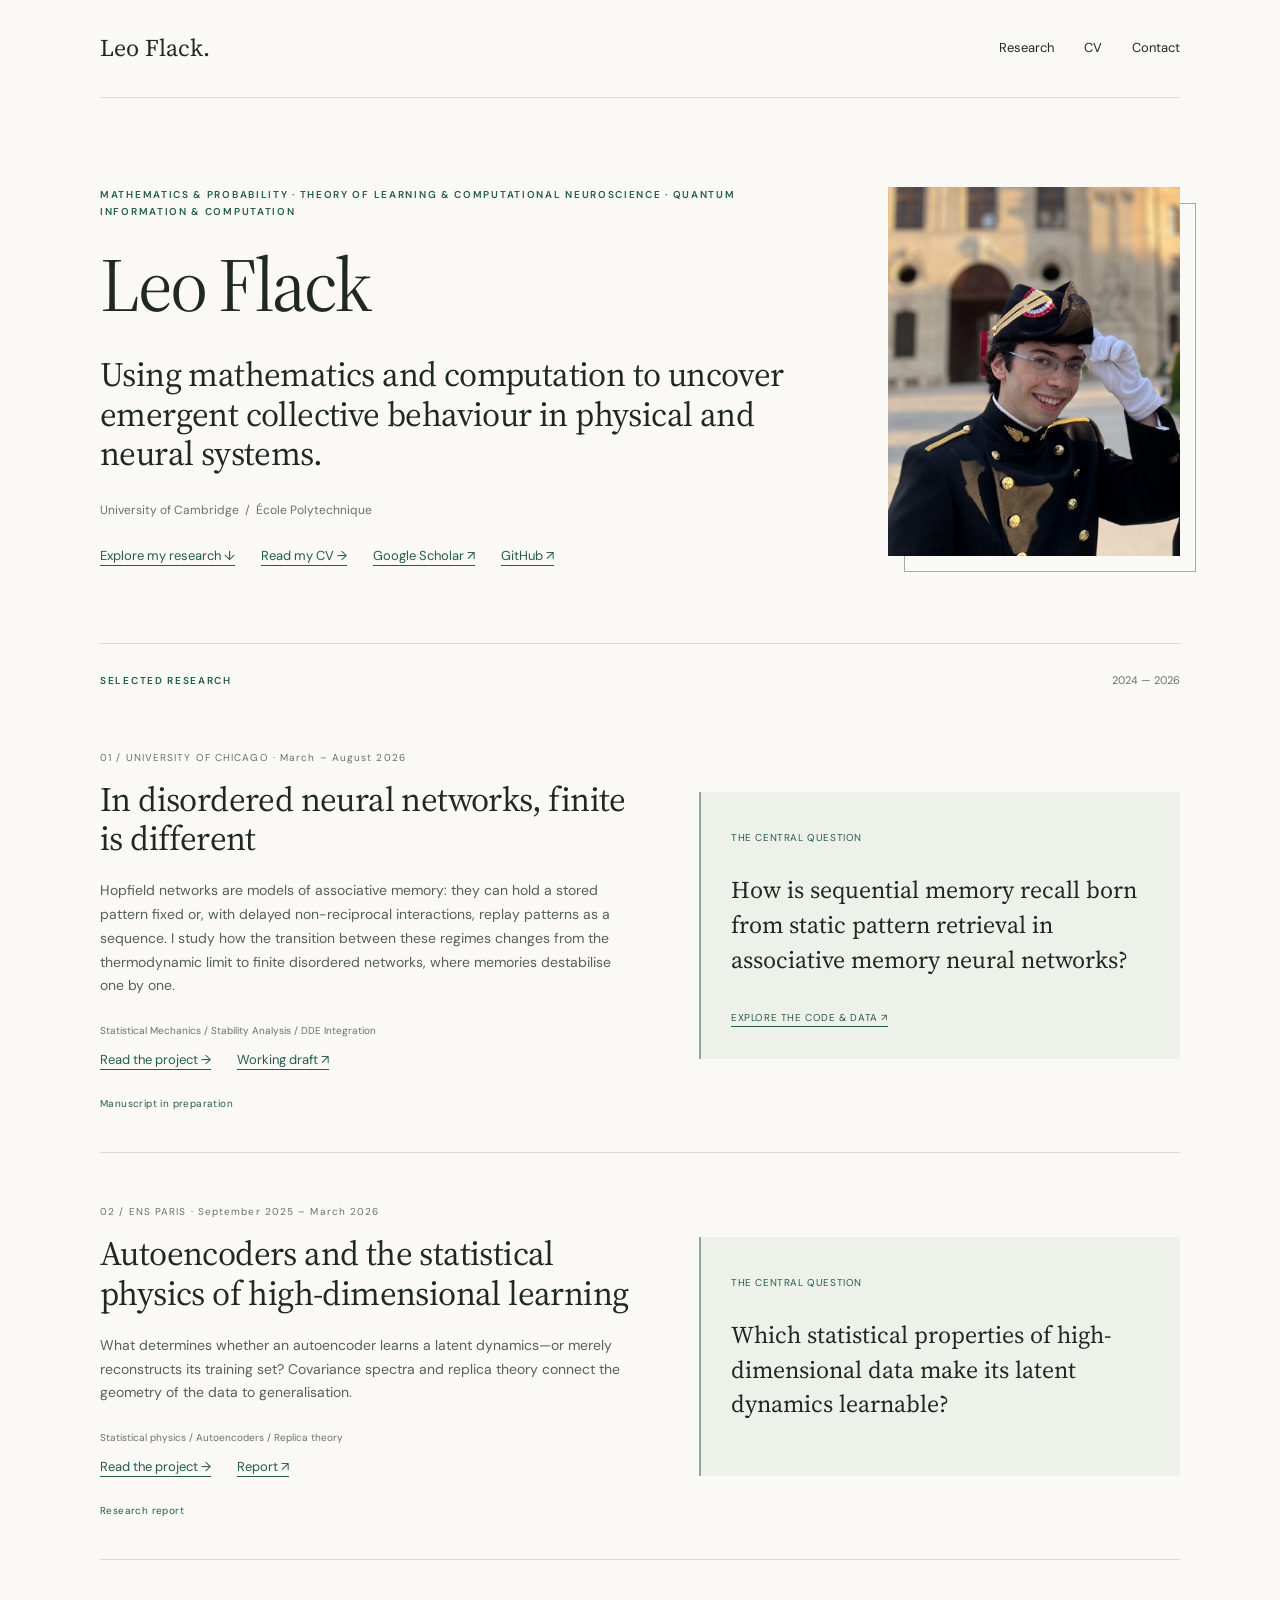
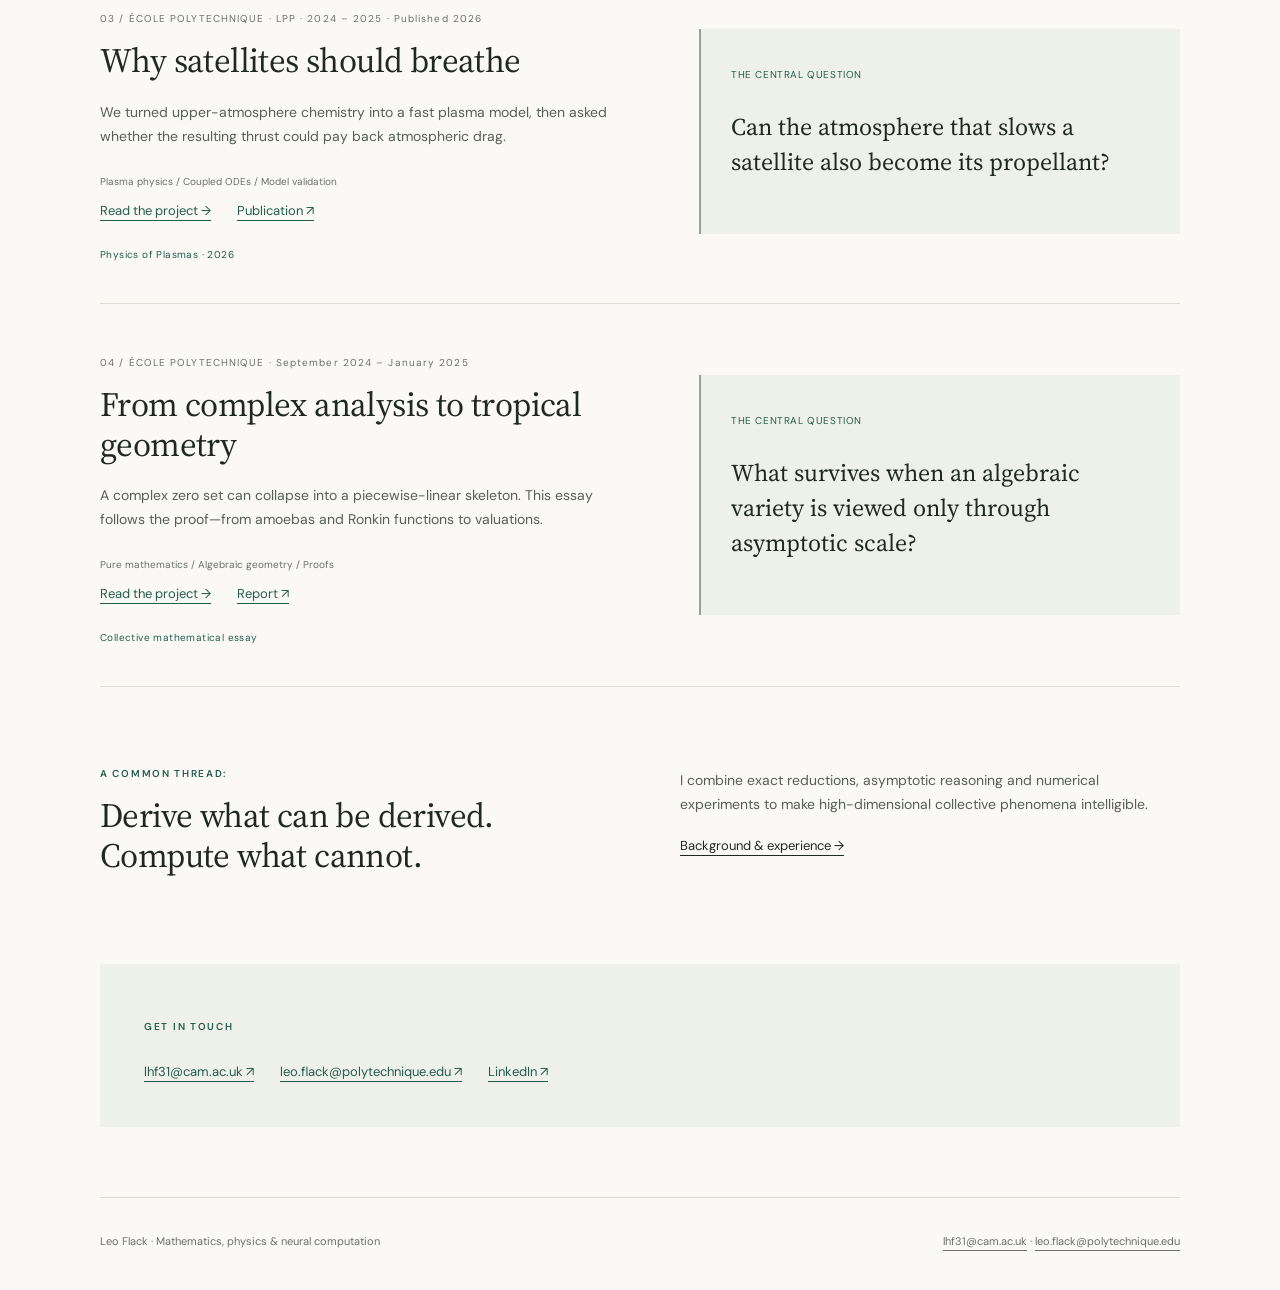
==== index.html @ 4c9a955b "Add portrait and refresh CV presentation" ====
<!DOCTYPE html><html lang="en"><head><meta charSet="utf-8"/><meta name="viewport" content="width=device-width, initial-scale=1"/><link rel="preload" href="/leo-flack-portrait.jpg" as="image"/><link rel="stylesheet" href="/_next/static/css/index.D4fE2olu.css" data-rsc-css-href="/_next/static/css/index.D4fE2olu.css" data-precedence="vite-rsc/importer-resources"/><link rel="modulepreload" fetchPriority="low" href="/_next/static/chunks/index-3frCVBQ2.js"/><script src="/_next/static/chunks/rolldown-runtime-C60lm6uB.js" type="module" async=""></script><script src="/_next/static/chunks/framework-BgSIrAUN.js" type="module" async=""></script><link rel="modulepreload" href="/_next/static/chunks/layout-segment-context-zMtsox0s.js" crossorigin=""/><title>Leo Flack | Mathematics, physics &amp; neural computation</title><meta name="description" content="Mathematics and probability, theory of learning and computational neuroscience, quantum information and computation."/><link rel="shortcut icon" href="/favicon.svg"/><link rel="icon" href="/favicon.svg"/><script>Object.assign(((self[Symbol.for("vinext.navigationRuntime")]??={bootstrap:{routeManifest:null},functions:{}}).bootstrap.rsc??={rsc:[]}),{params:{},nav:{"pathname":"/","searchParams":[]}})</script><link rel="modulepreload" href="/_next/static/chunks/index-3frCVBQ2.js" />
</head><body><a class="skip" href="#main">Skip to content</a><header><a class="wordmark" href="/">Leo Flack.</a><nav aria-label="Main navigation"><a href="/#research">Research</a><a href="/cv.html">CV</a><a href="/#contact">Contact</a></nav></header><main id="main"><section class="intro"><div class="intro-copy"><p class="eyebrow">MATHEMATICS &amp; PROBABILITY · THEORY OF LEARNING &amp; COMPUTATIONAL NEUROSCIENCE · QUANTUM INFORMATION &amp; COMPUTATION</p><h1>Leo Flack</h1><p class="lead">Using mathematics and computation to uncover emergent collective behaviour in physical and neural systems.</p><p class="affiliation">University of Cambridge  /  École Polytechnique</p><div class="links"><a href="#research">Explore my research ↓</a><a href="/cv.html">Read my CV →</a><a href="https://scholar.google.com/citations?user=XdcAmPsAAAAJ&amp;hl=fr&amp;oi=ao">Google Scholar ↗</a><a href="https://github.com/leoF333">GitHub ↗</a></div></div><figure class="portrait"><img src="/leo-flack-portrait.jpg" alt="Leo Flack" width="390" height="493"/></figure></section><section id="research" aria-labelledby="research-title"><div class="section-heading"><h2 id="research-title" class="eyebrow">SELECTED RESEARCH</h2><span>2024 — 2026</span></div><article class="project"><div><p class="project-meta">01<!-- --> / <!-- -->UNIVERSITY OF CHICAGO<!-- --> · <!-- -->March – August 2026</p><h2><a class="project-title" href="/research/hopfield.html">In disordered neural networks, finite is different</a></h2><p>Hopfield networks are models of associative memory: they can hold a stored pattern fixed or, with delayed non-reciprocal interactions, replay patterns as a sequence. I study how the transition between these regimes changes from the thermodynamic limit to finite disordered networks, where memories destabilise one by one.</p><p class="tags">Statistical Mechanics / Stability Analysis / DDE Integration</p><div class="links"><a href="/research/hopfield.html">Read the project →</a><a href="/documents/hopfield-draft.pdf">Working draft<!-- --> ↗</a></div><p class="status-label">Manuscript in preparation</p></div><div class="research-note"><span class="note-label">THE CENTRAL QUESTION</span><p>How is sequential memory recall born from static pattern retrieval in associative memory neural networks?</p><a class="note-foot" href="https://github.com/leoF333/hopfield-dynamics">EXPLORE THE CODE &amp; DATA ↗</a></div></article><article class="project"><div><p class="project-meta">02<!-- --> / <!-- -->ENS PARIS<!-- --> · <!-- -->September 2025 – March 2026</p><h2><a class="project-title" href="/research/learning.html">Autoencoders and the statistical physics of high-dimensional learning</a></h2><p>What determines whether an autoencoder learns a latent dynamics—or merely reconstructs its training set? Covariance spectra and replica theory connect the geometry of the data to generalisation.</p><p class="tags">Statistical physics / Autoencoders / Replica theory</p><div class="links"><a href="/research/learning.html">Read the project →</a><a href="/documents/autoencoder-report.pdf">Report<!-- --> ↗</a></div><p class="status-label">Research report</p></div><div class="research-note"><span class="note-label">THE CENTRAL QUESTION</span><p>Which statistical properties of high-dimensional data make its latent dynamics learnable?</p></div></article><article class="project"><div><p class="project-meta">03<!-- --> / <!-- -->ÉCOLE POLYTECHNIQUE · LPP<!-- --> · <!-- -->2024 – 2025 · Published 2026</p><h2><a class="project-title" href="/research/plasma.html">Why satellites should breathe</a></h2><p>We turned upper-atmosphere chemistry into a fast plasma model, then asked whether the resulting thrust could pay back atmospheric drag.</p><p class="tags">Plasma physics / Coupled ODEs / Model validation</p><div class="links"><a href="/research/plasma.html">Read the project →</a><a href="https://doi.org/10.1063/5.0327675">Publication<!-- --> ↗</a></div><p class="status-label">Physics of Plasmas · 2026</p></div><div class="research-note"><span class="note-label">THE CENTRAL QUESTION</span><p>Can the atmosphere that slows a satellite also become its propellant?</p></div></article><article class="project"><div><p class="project-meta">04<!-- --> / <!-- -->ÉCOLE POLYTECHNIQUE<!-- --> · <!-- -->September 2024 – January 2025</p><h2><a class="project-title" href="/research/tropical.html">From complex analysis to tropical geometry</a></h2><p>A complex zero set can collapse into a piecewise-linear skeleton. This essay follows the proof—from amoebas and Ronkin functions to valuations.</p><p class="tags">Pure mathematics / Algebraic geometry / Proofs</p><div class="links"><a href="/research/tropical.html">Read the project →</a><a href="/documents/tropical-geometry.pdf">Report<!-- --> ↗</a></div><p class="status-label">Collective mathematical essay</p></div><div class="research-note"><span class="note-label">THE CENTRAL QUESTION</span><p>What survives when an algebraic variety is viewed only through asymptotic scale?</p></div></article></section><section class="about"><div><p class="eyebrow">A COMMON THREAD:</p><h2>Derive what can be derived.<br/>Compute what cannot.</h2></div><div><p>I combine exact reductions, asymptotic reasoning and numerical experiments to make high-dimensional collective phenomena intelligible.</p><a href="/cv.html">Background &amp; experience →</a></div></section><section id="contact" class="contact"><p class="eyebrow">GET IN TOUCH</p><div class="links"><a href="mailto:lhf31@cam.ac.uk">lhf31@cam.ac.uk ↗</a><a href="mailto:leo.flack@polytechnique.edu">leo.flack@polytechnique.edu ↗</a><a href="https://www.linkedin.com/in/leoflack/">LinkedIn ↗</a></div></section></main><footer><span>Leo Flack · Mathematics, physics &amp; neural computation</span><span><a href="mailto:lhf31@cam.ac.uk">lhf31@cam.ac.uk</a> · <a href="mailto:leo.flack@polytechnique.edu">leo.flack@polytechnique.edu</a></span></footer><script type="module" src="/_next/static/chunks/index-3frCVBQ2.js" id="_R_" async=""></script><script>((self[Symbol.for("vinext.navigationRuntime")]??={bootstrap:{routeManifest:null},functions:{}}).bootstrap.rsc??={rsc:[]}).rsc.push("2:I[\"8c0f216c4604\",[],\"Children\",1]\n")</script><script>((self[Symbol.for("vinext.navigationRuntime")]??={bootstrap:{routeManifest:null},functions:{}}).bootstrap.rsc??={rsc:[]}).rsc.push("3:I[\"593f344dc510\",[],\"GlobalErrorBoundary\",1]\n")</script><script>((self[Symbol.for("vinext.navigationRuntime")]??={bootstrap:{routeManifest:null},functions:{}}).bootstrap.rsc??={rsc:[]}).rsc.push("4:I[\"0b874ad30386\",[],\"default\",1]\n")</script><script>((self[Symbol.for("vinext.navigationRuntime")]??={bootstrap:{routeManifest:null},functions:{}}).bootstrap.rsc??={rsc:[]}).rsc.push("5:I[\"593f344dc510\",[],\"ErrorBoundary\",1]\n")</script><script>((self[Symbol.for("vinext.navigationRuntime")]??={bootstrap:{routeManifest:null},functions:{}}).bootstrap.rsc??={rsc:[]}).rsc.push("6:I[\"15c18cfaeeff\",[],\"LayoutSegmentProvider\",1]\n")</script><script>((self[Symbol.for("vinext.navigationRuntime")]??={bootstrap:{routeManifest:null},functions:{}}).bootstrap.rsc??={rsc:[]}).rsc.push("7:I[\"8c0f216c4604\",[],\"Slot\",1]\n")</script><script>((self[Symbol.for("vinext.navigationRuntime")]??={bootstrap:{routeManifest:null},functions:{}}).bootstrap.rsc??={rsc:[]}).rsc.push("8:I[\"593f344dc510\",[],\"NotFoundBoundary\",1]\n")</script><script>((self[Symbol.for("vinext.navigationRuntime")]??={bootstrap:{routeManifest:null},functions:{}}).bootstrap.rsc??={rsc:[]}).rsc.push("9:I[\"9276801271d6\",[],\"AppRouterScrollTarget\",1]\n")</script><script>((self[Symbol.for("vinext.navigationRuntime")]??={bootstrap:{routeManifest:null},functions:{}}).bootstrap.rsc??={rsc:[]}).rsc.push("a:I[\"593f344dc510\",[],\"RedirectBoundary\",1]\n")</script><script>((self[Symbol.for("vinext.navigationRuntime")]??={bootstrap:{routeManifest:null},functions:{}}).bootstrap.rsc??={rsc:[]}).rsc.push(":HL[\"/_next/static/css/index.D4fE2olu.css\",\"style\"     ]\n")</script><script>((self[Symbol.for("vinext.navigationRuntime")]??={bootstrap:{routeManifest:null},functions:{}}).bootstrap.rsc??={rsc:[]}).rsc.push("0:{\"__route\":\"route:/\",\"__interceptionContext\":null,\"__layoutIds\":[\"layout:/\"],\"__rootLayout\":\"/\",\"__sourcePage\":\"/page\",\"page:/\":\"$L1\",\"layout:/\":[[[[\"$\",\"link\",\"css:/_next/static/css/index.D4fE2olu.css\",{\"rel\":\"stylesheet\",\"precedence\":\"vite-rsc/importer-resources\",\"href\":\"/_next/static/css/index.D4fE2olu.css\",\"data-rsc-css-href\":\"/_next/static/css/index.D4fE2olu.css\"}],\"$undefined\"],[\"$\",\"html\",null,{\"lang\":\"en\",\"children\":[\"$\",\"body\",null,{\"children\":[[\"$\",\"a\",null,{\"className\":\"skip\",\"href\":\"#main\",\"children\":\"Skip to content\"}],[\"$\",\"header\",null,{\"children\":[[\"$\",\"a\",null,{\"className\":\"wordmark\",\"href\":\"/\",\"children\":\"Leo Flack.\"}],[\"$\",\"nav\",null,{\"aria-label\":\"Main navigation\",\"children\":[[\"$\",\"a\",null,{\"href\":\"/#research\",\"children\":\"Research\"}],[\"$\",\"a\",null,{\"href\":\"/cv.html\",\"children\":\"CV\"}],[\"$\",\"a\",null,{\"href\":\"/#contact\",\"children\":\"Contact\"}]]}]]}],[\"$\",\"$L2\",null,{}],[\"$\",\"footer\",null,{\"children\":[[\"$\",\"span\",null,{\"children\":\"Leo Flack · Mathematics, physics \u0026 neural computation\"}],[\"$\",\"span\",null,{\"children\":[[\"$\",\"a\",null,{\"href\":\"mailto:lhf31@cam.ac.uk\",\"children\":\"lhf31@cam.ac.uk\"}],\" · \",[\"$\",\"a\",null,{\"href\":\"mailto:leo.flack@polytechnique.edu\",\"children\":\"leo.flack@polytechnique.edu\"}]]}]]}]]}]}]],null],\"route:/\":[[[\"$\",\"meta\",null,{\"charSet\":\"utf-8\"}],[[\"$\",\"title\",\"0\",{\"children\":\"Leo Flack | Mathematics, physics \u0026 neural computation\"}],[\"$\",\"meta\",\"1\",{\"name\":\"description\",\"content\":\"Mathematics and probability, theory of learning and computational neuroscience, quantum information and computation.\"}],[\"$\",\"link\",\"2\",{\"rel\":\"shortcut icon\",\"href\":\"/favicon.svg\"}],[\"$\",\"link\",\"3\",{\"rel\":\"icon\",\"href\":\"/favicon.svg\"}]],[[\"$\",\"meta\",\"0\",{\"name\":\"viewport\",\"content\":\"width=device-width, initial-scale=1\"}]]],[\"$\",\"$L3\",null,{\"fallback\":\"$4\",\"children\":[\"$\",\"$L5\",null,{\"fallback\":\"$4\",\"children\":[\"$\",\"$L6\",null,{\"providerId\":\"layout:/\",\"segmentMap\":{\"children\":[]},\"children\":[\"$\",\"$L7\",null,{\"id\":\"layout:/\",\"parallelSlots\":\"$undefined\",\"children\":[\"$\",\"$L8\",null,{\"resetKey\":\"\",\"fallback\":[\"$\",\"main\",null,{\"id\":\"main\",\"className\":\"detail\",\"children\":[[\"$\",\"p\",null,{\"className\":\"eyebrow\",\"children\":\"404\"}],[\"$\",\"h1\",null,{\"children\":\"Page not found.\"}],[\"$\",\"p\",null,{\"children\":[\"$\",\"a\",null,{\"href\":\"/\",\"children\":\"Return to the research homepage →\"}]}]]}],\"children\":[\"$\",\"$L8\",null,{\"resetKey\":\"\",\"fallback\":[\"$\",\"main\",null,{\"id\":\"main\",\"className\":\"detail\",\"children\":[[\"$\",\"p\",null,{\"className\":\"eyebrow\",\"children\":\"404\"}],[\"$\",\"h1\",null,{\"children\":\"Page not found.\"}],[\"$\",\"p\",null,{\"children\":[\"$\",\"a\",null,{\"href\":\"/\",\"children\":\"Return to the research homepage →\"}]}]]}],\"children\":[\"$\",\"$L9\",null,{\"children\":[\"$\",\"$La\",null,{\"children\":[[\"$\",\"$L6\",null,{\"providerId\":\"page:/\",\"segmentMap\":{\"children\":[\"__PAGE__\"]},\"children\":[\"$\",\"$L7\",null,{\"id\":\"page:/\"}]}],null]}]}]}]}]}]}]}]}],null,null],\"__layoutFlags\":{\"layout:/\":\"s\"},\"__artifactCompatibility\":{\"schemaVersion\":1,\"graphVersion\":\"app-route-graph:1177fd80f83fa7b0\",\"deploymentVersion\":\"15752d20-cd8c-4825-ba7c-947c16c74837\",\"appElementsSchemaVersion\":1,\"rscPayloadSchemaVersion\":1,\"rootBoundaryId\":\"/\",\"renderEpoch\":null},\"__renderObservation\":{\"schemaVersion\":1,\"output\":{\"kind\":\"app-rsc\",\"mountedSlotsFingerprint\":null,\"renderEpoch\":null,\"rootBoundaryId\":\"/\",\"routeId\":\"route:/\"},\"completeness\":\"partial\",\"boundaryOutcome\":{\"kind\":\"unknown\"},\"requestApis\":[{\"kind\":\"connection\",\"status\":\"unknown\"},{\"kind\":\"cookies\",\"status\":\"unknown\"},{\"kind\":\"draftMode\",\"status\":\"unknown\"},{\"kind\":\"headers\",\"status\":\"unknown\"},{\"kind\":\"params\",\"status\":\"unknown\"},{\"kind\":\"searchParams\",\"status\":\"unknown\"}],\"dynamicFetches\":[],\"cacheTags\":[\"/\",\"_N_T_/\",\"_N_T_/index\",\"_N_T_/layout\",\"_N_T_/page\"],\"pathTags\":[\"/\"],\"cacheability\":\"unknown\",\"downgrade\":{\"target\":\"freshRender\",\"reasons\":[{\"code\":\"CP_DOWNGRADE_CACHEABILITY_UNKNOWN\",\"target\":\"freshRender\"},{\"code\":\"CP_DOWNGRADE_INCOMPLETE_OBSERVATION\",\"completeness\":\"partial\",\"target\":\"freshRender\"},{\"code\":\"CP_DOWNGRADE_UNKNOWN_REQUEST_API\",\"requestApi\":\"connection\",\"target\":\"freshRender\"},{\"code\":\"CP_DOWNGRADE_UNKNOWN_REQUEST_API\",\"requestApi\":\"cookies\",\"target\":\"freshRender\"},{\"code\":\"CP_DOWNGRADE_UNKNOWN_REQUEST_API\",\"requestApi\":\"draftMode\",\"target\":\"freshRender\"},{\"code\":\"CP_DOWNGRADE_UNKNOWN_REQUEST_API\",\"requestApi\":\"headers\",\"target\":\"freshRender\"},{\"code\":\"CP_DOWNGRADE_UNKNOWN_REQUEST_API\",\"requestApi\":\"params\",\"target\":\"freshRender\"},{\"code\":\"CP_DOWNGRADE_UNKNOWN_REQUEST_API\",\"requestApi\":\"searchParams\",\"target\":\"freshRender\"}],\"fallback\":{\"kind\":\"breakerFallback\",\"code\":\"CP_PRIVATE_DYNAMIC_DOWNGRADE\",\"mode\":\"renderFresh\",\"scope\":\"affectedOutput\",\"fields\":{\"reasonCodes\":[\"CP_DOWNGRADE_CACHEABILITY_UNKNOWN\",\"CP_DOWNGRADE_INCOMPLETE_OBSERVATION\",\"CP_DOWNGRADE_UNKNOWN_REQUEST_API\",\"CP_DOWNGRADE_UNKNOWN_REQUEST_API\",\"CP_DOWNGRADE_UNKNOWN_REQUEST_API\",\"CP_DOWNGRADE_UNKNOWN_REQUEST_API\",\"CP_DOWNGRADE_UNKNOWN_REQUEST_API\",\"CP_DOWNGRADE_UNKNOWN_REQUEST_API\"],\"target\":\"freshRender\"}},\"isPublicCacheCandidate\":false}}}\n")</script><script>((self[Symbol.for("vinext.navigationRuntime")]??={bootstrap:{routeManifest:null},functions:{}}).bootstrap.rsc??={rsc:[]}).rsc.push(":HL[\"/leo-flack-portrait.jpg\",\"image\"]\n")</script><script>((self[Symbol.for("vinext.navigationRuntime")]??={bootstrap:{routeManifest:null},functions:{}}).bootstrap.rsc??={rsc:[]}).rsc.push("1:[\"$\",\"main\",null,{\"id\":\"main\",\"children\":[[\"$\",\"section\",null,{\"className\":\"intro\",\"children\":[[\"$\",\"div\",null,{\"className\":\"intro-copy\",\"children\":[[\"$\",\"p\",null,{\"className\":\"eyebrow\",\"children\":\"MATHEMATICS \u0026 PROBABILITY · THEORY OF LEARNING \u0026 COMPUTATIONAL NEUROSCIENCE · QUANTUM INFORMATION \u0026 COMPUTATION\"}],[\"$\",\"h1\",null,{\"children\":\"Leo Flack\"}],[\"$\",\"p\",null,{\"className\":\"lead\",\"children\":\"Using mathematics and computation to uncover emergent collective behaviour in physical and neural systems.\"}],[\"$\",\"p\",null,{\"className\":\"affiliation\",\"children\":\"University of Cambridge  /  École Polytechnique\"}],[\"$\",\"div\",null,{\"className\":\"links\",\"children\":[[\"$\",\"a\",null,{\"href\":\"#research\",\"children\":\"Explore my research ↓\"}],[\"$\",\"a\",null,{\"href\":\"/cv.html\",\"children\":\"Read my CV →\"}],[\"$\",\"a\",null,{\"href\":\"https://scholar.google.com/citations?user=XdcAmPsAAAAJ\u0026hl=fr\u0026oi=ao\",\"children\":\"Google Scholar ↗\"}],[\"$\",\"a\",null,{\"href\":\"https://github.com/leoF333\",\"children\":\"GitHub ↗\"}]]}]]}],[\"$\",\"figure\",null,{\"className\":\"portrait\",\"children\":[\"$\",\"img\",null,{\"src\":\"/leo-flack-portrait.jpg\",\"alt\":\"Leo Flack\",\"width\":\"390\",\"height\":\"493\"}]}]]}],[\"$\",\"section\",null,{\"id\":\"research\",\"aria-labelledby\":\"research-title\",\"children\":[[\"$\",\"div\",null,{\"className\":\"section-heading\",\"children\":[[\"$\",\"h2\",null,{\"id\":\"research-title\",\"className\":\"eyebrow\",\"children\":\"SELECTED RESEARCH\"}],[\"$\",\"span\",null,{\"children\":\"2024 — 2026\"}]]}],[[\"$\",\"article\",\"hopfield\",{\"className\":\"project\",\"children\":[[\"$\",\"div\",null,{\"children\":[[\"$\",\"p\",null,{\"className\":\"project-meta\",\"children\":[\"01\",\" / \",\"UNIVERSITY OF CHICAGO\",\" · \",\"March – August 2026\"]}],[\"$\",\"h2\",null,{\"children\":[\"$\",\"a\",null,{\"className\":\"project-title\",\"href\":\"/research/hopfield.html\",\"children\":\"In disordered neural networks, finite is different\"}]}],[\"$\",\"p\",null,{\"children\":\"Hopfield networks are models of associative memory: they can hold a stored pattern fixed or, with delayed non-reciprocal interactions, replay patterns as a sequence. I study how the transition between these regimes changes from the thermodynamic limit to finite disordered networks, where memories destabilise one by one.\"}],[\"$\",\"p\",null,{\"className\":\"tags\",\"children\":\"Statistical Mechanics / Stability Analysis / DDE Integration\"}],[\"$\",\"div\",null,{\"className\":\"links\",\"children\":[[\"$\",\"a\",null,{\"href\":\"/research/hopfield.html\",\"children\":\"Read the project →\"}],[\"$\",\"a\",null,{\"href\":\"/documents/hopfield-draft.pdf\",\"children\":[\"Working draft\",\" ↗\"]}]]}],[\"$\",\"p\",null,{\"className\":\"status-label\",\"children\":\"Manuscript in preparation\"}]]}],[\"$\",\"div\",null,{\"className\":\"research-note\",\"children\":[[\"$\",\"span\",null,{\"className\":\"note-label\",\"children\":\"THE CENTRAL QUESTION\"}],[\"$\",\"p\",null,{\"children\":\"How is sequential memory recall born from static pattern retrieval in associative memory neural networks?\"}],[\"$\",\"a\",null,{\"className\":\"note-foot\",\"href\":\"https://github.com/leoF333/hopfield-dynamics\",\"children\":\"EXPLORE THE CODE \u0026 DATA ↗\"}]]}]]}],[\"$\",\"article\",\"learning\",{\"className\":\"project\",\"children\":[[\"$\",\"div\",null,{\"children\":[[\"$\",\"p\",null,{\"className\":\"project-meta\",\"children\":[\"02\",\" / \",\"ENS PARIS\",\" · \",\"September 2025 – March 2026\"]}],[\"$\",\"h2\",null,{\"children\":[\"$\",\"a\",null,{\"className\":\"project-title\",\"href\":\"/research/learning.html\",\"children\":\"Autoencoders and the statistical physics of high-dimensional learning\"}]}],[\"$\",\"p\",null,{\"children\":\"What determines whether an autoencoder learns a latent dynamics—or merely reconstructs its training set? Covariance spectra and replica theory connect the geometry of the data to generalisation.\"}],[\"$\",\"p\",null,{\"className\":\"tags\",\"children\":\"Statistical physics / Autoencoders / Replica theory\"}],[\"$\",\"div\",null,{\"className\":\"links\",\"children\":[[\"$\",\"a\",null,{\"href\":\"/research/learning.html\",\"children\":\"Read the project →\"}],[\"$\",\"a\",null,{\"href\":\"/documents/autoencoder-report.pdf\",\"children\":[\"Report\",\" ↗\"]}]]}],[\"$\",\"p\",null,{\"className\":\"status-label\",\"children\":\"Research report\"}]]}],[\"$\",\"div\",null,{\"className\":\"research-note\",\"children\":[[\"$\",\"span\",null,{\"className\":\"note-label\",\"children\":\"THE CENTRAL QUESTION\"}],[\"$\",\"p\",null,{\"children\":\"Which statistical properties of high-dimensional data make its latent dynamics learnable?\"}],false]}]]}],\"$Lb\",\"$Lc\"]]}],\"$Ld\",\"$Le\"]}]\n")</script><script>((self[Symbol.for("vinext.navigationRuntime")]??={bootstrap:{routeManifest:null},functions:{}}).bootstrap.rsc??={rsc:[]}).rsc.push("b:[\"$\",\"article\",\"plasma\",{\"className\":\"project\",\"children\":[[\"$\",\"div\",null,{\"children\":[[\"$\",\"p\",null,{\"className\":\"project-meta\",\"children\":[\"03\",\" / \",\"ÉCOLE POLYTECHNIQUE · LPP\",\" · \",\"2024 – 2025 · Published 2026\"]}],[\"$\",\"h2\",null,{\"children\":[\"$\",\"a\",null,{\"className\":\"project-title\",\"href\":\"/research/plasma.html\",\"children\":\"Why satellites should breathe\"}]}],[\"$\",\"p\",null,{\"children\":\"We turned upper-atmosphere chemistry into a fast plasma model, then asked whether the resulting thrust could pay back atmospheric drag.\"}],[\"$\",\"p\",null,{\"className\":\"tags\",\"children\":\"Plasma physics / Coupled ODEs / Model validation\"}],[\"$\",\"div\",null,{\"className\":\"links\",\"children\":[[\"$\",\"a\",null,{\"href\":\"/research/plasma.html\",\"children\":\"Read the project →\"}],[\"$\",\"a\",null,{\"href\":\"https://doi.org/10.1063/5.0327675\",\"children\":[\"Publication\",\" ↗\"]}]]}],[\"$\",\"p\",null,{\"className\":\"status-label\",\"children\":\"Physics of Plasmas · 2026\"}]]}],[\"$\",\"div\",null,{\"className\":\"research-note\",\"children\":[[\"$\",\"span\",null,{\"className\":\"note-label\",\"children\":\"THE CENTRAL QUESTION\"}],[\"$\",\"p\",null,{\"children\":\"Can the atmosphere that slows a satellite also become its propellant?\"}],false]}]]}]\n")</script><script>((self[Symbol.for("vinext.navigationRuntime")]??={bootstrap:{routeManifest:null},functions:{}}).bootstrap.rsc??={rsc:[]}).rsc.push("c:[\"$\",\"article\",\"tropical\",{\"className\":\"project\",\"children\":[[\"$\",\"div\",null,{\"children\":[[\"$\",\"p\",null,{\"className\":\"project-meta\",\"children\":[\"04\",\" / \",\"ÉCOLE POLYTECHNIQUE\",\" · \",\"September 2024 – January 2025\"]}],[\"$\",\"h2\",null,{\"children\":[\"$\",\"a\",null,{\"className\":\"project-title\",\"href\":\"/research/tropical.html\",\"children\":\"From complex analysis to tropical geometry\"}]}],[\"$\",\"p\",null,{\"children\":\"A complex zero set can collapse into a piecewise-linear skeleton. This essay follows the proof—from amoebas and Ronkin functions to valuations.\"}],[\"$\",\"p\",null,{\"className\":\"tags\",\"children\":\"Pure mathematics / Algebraic geometry / Proofs\"}],[\"$\",\"div\",null,{\"className\":\"links\",\"children\":[[\"$\",\"a\",null,{\"href\":\"/research/tropical.html\",\"children\":\"Read the project →\"}],[\"$\",\"a\",null,{\"href\":\"/documents/tropical-geometry.pdf\",\"children\":[\"Report\",\" ↗\"]}]]}],[\"$\",\"p\",null,{\"className\":\"status-label\",\"children\":\"Collective mathematical essay\"}]]}],[\"$\",\"div\",null,{\"className\":\"research-note\",\"children\":[[\"$\",\"span\",null,{\"className\":\"note-label\",\"children\":\"THE CENTRAL QUESTION\"}],[\"$\",\"p\",null,{\"children\":\"What survives when an algebraic variety is viewed only through asymptotic scale?\"}],false]}]]}]\n")</script><script>((self[Symbol.for("vinext.navigationRuntime")]??={bootstrap:{routeManifest:null},functions:{}}).bootstrap.rsc??={rsc:[]}).rsc.push("d:[\"$\",\"section\",null,{\"className\":\"about\",\"children\":[[\"$\",\"div\",null,{\"children\":[[\"$\",\"p\",null,{\"className\":\"eyebrow\",\"children\":\"A COMMON THREAD:\"}],[\"$\",\"h2\",null,{\"children\":[\"Derive what can be derived.\",[\"$\",\"br\",null,{}],\"Compute what cannot.\"]}]]}],[\"$\",\"div\",null,{\"children\":[[\"$\",\"p\",null,{\"children\":\"I combine exact reductions, asymptotic reasoning and numerical experiments to make high-dimensional collective phenomena intelligible.\"}],[\"$\",\"a\",null,{\"href\":\"/cv.html\",\"children\":\"Background \u0026 experience →\"}]]}]]}]\n")</script><script>((self[Symbol.for("vinext.navigationRuntime")]??={bootstrap:{routeManifest:null},functions:{}}).bootstrap.rsc??={rsc:[]}).rsc.push("e:[\"$\",\"section\",null,{\"id\":\"contact\",\"className\":\"contact\",\"children\":[[\"$\",\"p\",null,{\"className\":\"eyebrow\",\"children\":\"GET IN TOUCH\"}],[\"$\",\"div\",null,{\"className\":\"links\",\"children\":[[\"$\",\"a\",null,{\"href\":\"mailto:lhf31@cam.ac.uk\",\"children\":\"lhf31@cam.ac.uk ↗\"}],[\"$\",\"a\",null,{\"href\":\"mailto:leo.flack@polytechnique.edu\",\"children\":\"leo.flack@polytechnique.edu ↗\"}],[\"$\",\"a\",null,{\"href\":\"https://www.linkedin.com/in/leoflack/\",\"children\":\"LinkedIn ↗\"}]]}]]}]\n")</script><script>Object.assign(((self[Symbol.for("vinext.navigationRuntime")]??={bootstrap:{routeManifest:null},functions:{}}).bootstrap.rsc??={rsc:[]}),{"initialCacheKind":"static"});((self[Symbol.for("vinext.navigationRuntime")]??={bootstrap:{routeManifest:null},functions:{}}).bootstrap.rsc??={rsc:[]}).done=true</script></body></html>
---- _next/static/css/index.D4fE2olu.css ----
@import "https://fonts.googleapis.com/css2?family=DM+Sans:wght@400;500;600;700&family=Source+Serif+4:wght@400;500;600&display=swap";:root{--bg:#faf9f5;--ink:#202824;--muted:#69706a;--accent:#245c4d;--line:#dcded5;--panel:#eef1e9}*{box-sizing:border-box}html{scroll-behavior:smooth;scroll-padding-top:90px}body{background:var(--bg);color:var(--ink);margin:0;font:16px/1.7 DM Sans,Arial,sans-serif}a{color:inherit;text-underline-offset:5px;text-decoration-thickness:1px}a:hover{color:var(--accent)}:is(a:focus-visible,summary:focus-visible){outline:2px solid var(--accent);outline-offset:6px}header,main,footer{width:min(1080px,100% - 96px);margin:auto}header{border-bottom:1px solid var(--line);justify-content:space-between;align-items:center;min-height:98px;display:flex}.wordmark{font-family:"Source Serif 4",Georgia,serif;font-size:24px;text-decoration:none}nav{gap:30px;font-size:13px;display:flex}nav a{text-decoration:none}.skip{z-index:5;background:#fff;padding:10px;position:absolute;top:-100px;left:16px}.skip:focus{top:10px}.intro{grid-template-columns:minmax(0,1fr) 292px;align-items:center;gap:72px;padding:78px 0 76px;display:grid}.intro-copy{min-width:0}.portrait{margin:0;position:relative}.portrait:before{content:"";z-index:-1;border:1px solid #9fb1a5;position:absolute;inset:16px -16px -16px 16px}.portrait img{aspect-ratio:390/493;object-fit:cover;filter:saturate(.84)contrast(1.02);width:100%;height:auto;display:block}.eyebrow{letter-spacing:.17em;color:var(--accent);font-size:10px;font-weight:600}h1,h2,h3,.lead{font-family:"Source Serif 4",Georgia,serif;font-weight:400;line-height:1.17}h1{letter-spacing:-3px;margin:20px 0 26px;font-size:76px}.lead{letter-spacing:-.6px;margin:0 0 26px;font-size:34px}.intro-text{color:#505a53;max-width:630px;font-size:16px}.affiliation{color:var(--muted);margin:24px 0;font-size:12px}.links{flex-wrap:wrap;gap:26px;font-size:13px;display:flex}.links a{color:var(--accent)}.section-heading{border-top:1px solid var(--line);justify-content:space-between;align-items:center;padding-top:18px;display:flex}.section-heading>span{color:var(--muted);font-size:11px}.project{border-bottom:1px solid var(--line);grid-template-columns:1.1fr 1fr;gap:70px;padding:40px 0;display:grid}.project-meta{letter-spacing:.11em;color:var(--muted);font-size:10px}h2{letter-spacing:-.6px;margin:14px 0 20px;font-size:34px}.project p:not(.project-meta):not(.tags){color:#566056;font-size:14px}.tags{color:var(--muted);margin-top:24px;font-size:10px}.research-note{background:var(--panel);border-left:2px solid #8da898;align-self:center;padding:30px}.note-label,.note-foot{letter-spacing:.06em;color:var(--accent);font-size:10px}.research-note p{font-family:"Source Serif 4",Georgia,serif;line-height:1.45;color:var(--ink)!important;font-size:24px!important}footer{border-top:1px solid var(--line);color:var(--muted);justify-content:space-between;gap:24px;margin-top:70px;padding:34px 0 40px;font-size:11px;display:flex}@media (max-width:820px){.intro{grid-template-columns:minmax(0,1fr) 220px;gap:38px}h1{font-size:64px}.lead{font-size:29px}}@media (max-width:700px){header,main,footer{width:calc(100% - 40px)}header{gap:20px;min-height:82px}nav{gap:16px;font-size:12px}.intro{grid-template-columns:1fr;gap:40px;padding:52px 0}.portrait{width:min(78vw,280px);margin-left:auto;margin-right:16px}h1{font-size:58px}.lead{font-size:28px}.project{grid-template-columns:1fr;gap:20px;padding:30px 0}.links{gap:18px}footer{flex-direction:column}}@media (prefers-reduced-motion:reduce){html{scroll-behavior:auto}}.section-heading h2{margin:10px 0;font-family:DM Sans,Arial,sans-serif;line-height:1.7}.project-title{text-decoration:none}.project-title:hover{text-decoration:underline;text-decoration-thickness:1px}.status-label{letter-spacing:.04em;margin:24px 0 0;color:var(--accent)!important;font-size:10px!important}.about{grid-template-columns:1fr 1fr;gap:80px;padding:68px 0;display:grid}.about p{color:#566056;font-size:14px}.about .eyebrow{color:var(--accent);font-size:10px}.about a{font-size:13px}.contact{background:var(--panel);padding:44px}.contact p:not(.eyebrow){color:#566056;max-width:670px;font-size:14px}.contact .links{margin-top:26px}.detail,.cv{padding-top:42px}.back{color:var(--muted);margin-bottom:45px;font-size:12px;display:inline-block}.detail>h1{letter-spacing:-1.5px;max-width:850px;font-size:58px}.detail-subtitle{color:var(--muted);font-size:19px}.detail-meta{border-top:1px solid var(--line);border-bottom:1px solid var(--line);color:var(--muted);justify-content:space-between;gap:40px;margin:32px 0;padding:22px 0;font-size:12px;display:flex}.status{color:var(--accent)}.documents{padding:0 0 34px}.detail-grid{grid-template-columns:minmax(0,1.6fr) minmax(0,1fr);gap:72px;display:grid}.detail-grid article section{margin-bottom:34px}.detail-grid h2{font-size:28px}.detail-grid article p{color:#4c574f;font-size:15px}.detail-grid aside{padding-top:16px}.detail-grid .research-note p{font-size:23px!important}.small-heading{margin-top:35px;font-size:20px}.method-list{color:var(--muted);padding-left:19px;font-size:12px;line-height:1.8}.method-list li{margin-bottom:12px}.project-figure{border:1px solid var(--line);background:#fff;margin:30px 0 40px;padding:25px}.project-figure img{width:100%;height:auto;display:block}.project-figure.compact img{max-width:460px;margin:auto}figcaption{color:var(--muted);max-width:760px;margin-top:18px;font-size:11px}.detail-end{border-top:1px solid var(--line);padding-top:25px;font-size:13px}.cv h1{letter-spacing:-2px;margin-bottom:22px;font-size:64px}.cv-hero{border-top:0!important;margin-top:0!important;padding:30px 0 40px!important}.cv-intro{color:#4c574f;max-width:780px;font-family:"Source Serif 4",Georgia,serif;line-height:1.5;font-size:24px!important}.cv-facts{border-top:1px solid var(--line);border-bottom:1px solid var(--line);flex-wrap:wrap;gap:0;margin:28px 0 24px;display:flex}.cv-facts span{color:var(--muted);letter-spacing:.03em;margin-right:24px;padding:12px 24px 12px 0;font-size:11px}.cv-facts span+span{border-left:1px solid var(--line);padding-left:24px}.cv section{border-top:1px solid var(--line);margin-top:20px;padding:30px 0 28px}.cv section>h2{margin-top:0;font-size:28px}.cv section>p,.plain-list,.cv-columns p{color:#566056;font-size:14px}.cv-row{grid-template-columns:160px 1fr;gap:30px;padding:18px 0;display:grid}.cv-row>span{color:var(--muted);letter-spacing:.02em;padding-top:4px;font-size:11px}.cv-row h3{margin:0 0 4px;font-family:DM Sans,Arial,sans-serif;font-size:15px;font-weight:600}.cv-row p{color:#566056;max-width:800px;margin:0 0 7px;font-size:13px}.cv-row .cv-role{color:var(--accent);letter-spacing:.02em;font-size:11px}.cv-row a,.cv-publication a{color:var(--accent);font-size:12px}.cv-research{padding:22px 0}.cv-research+.cv-research{border-top:1px dotted var(--line)}.cv-publication{grid-template-columns:160px 1fr;gap:30px;padding:14px 0;display:grid}.cv-publication span{color:var(--muted);font-size:11px}.cv-publication p{color:#566056;margin:0;font-size:13px}.cv-columns{grid-template-columns:1fr 1fr;gap:80px;display:grid}.cv-columns>div>h2{margin-top:0;font-size:28px}.plain-list{padding-left:18px}.plain-list li{margin-bottom:10px}.cv-interests{margin-top:20px}@media (max-width:700px){.about,.detail-grid,.cv-columns{grid-template-columns:1fr;gap:18px}.about{padding:44px 0}.contact{padding:26px}.detail>h1{font-size:42px}.detail-meta{flex-direction:column;gap:16px}.detail-grid aside{border-top:1px solid var(--line);padding:24px 0}.cv h1{font-size:48px}.cv-intro{font-size:20px!important}.cv-facts{display:grid}.cv-facts span,.cv-facts span+span{border-left:0;border-top:1px solid var(--line);margin:0;padding:10px 0}.cv-facts span:first-child{border-top:0}.cv-row,.cv-publication{grid-template-columns:1fr;gap:6px}.project-figure{padding:10px}.back{margin-bottom:28px}}@media print{header,footer,.links,.back{display:none}body{background:#fff}main{width:100%}.detail-grid{display:block}.contact{background:#fff}a{text-decoration:none}.project-figure{break-inside:avoid}}.quantum{border-top:1px solid var(--line);grid-template-columns:1fr 1fr;gap:80px;padding:42px 0 58px;display:grid}.quantum p{color:#566056;font-size:14px}.quantum .eyebrow{color:var(--accent);font-size:10px}@media (max-width:700px){.quantum{grid-template-columns:1fr;gap:12px;padding:30px 0 40px}}
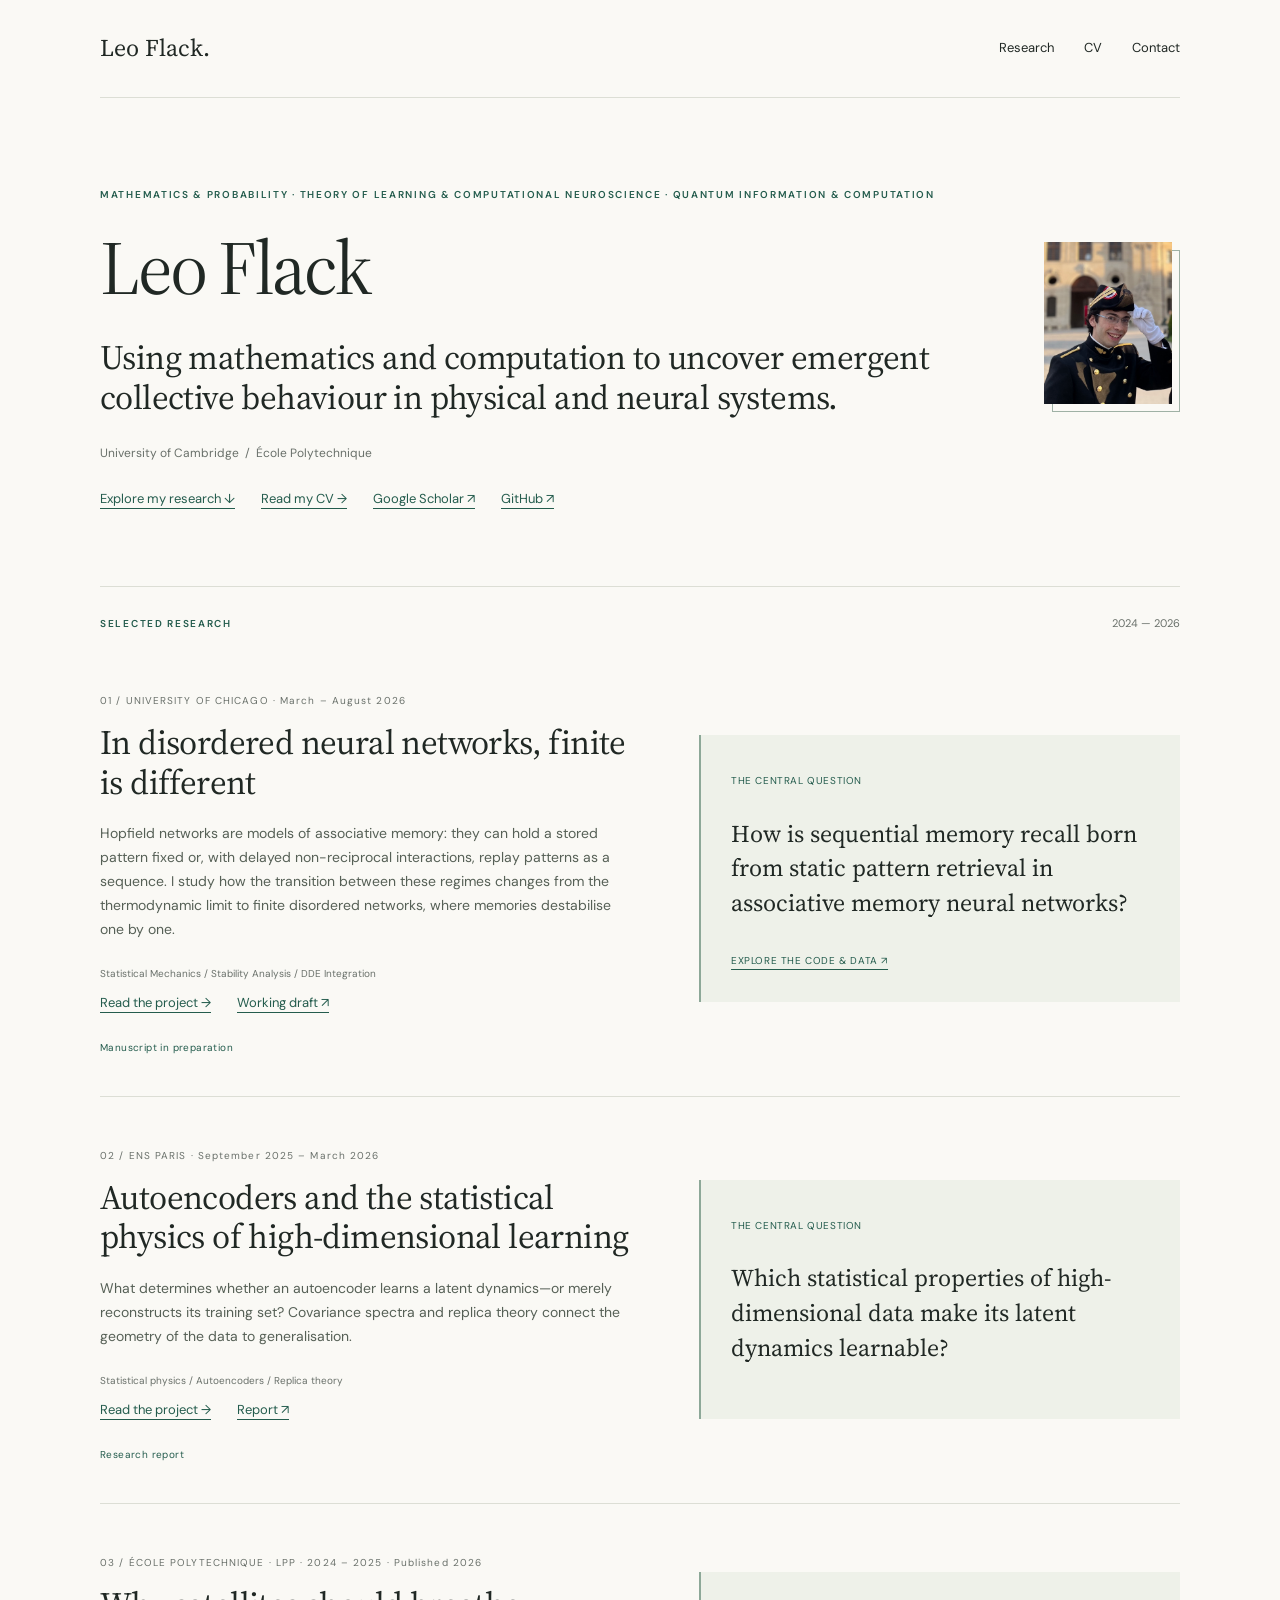
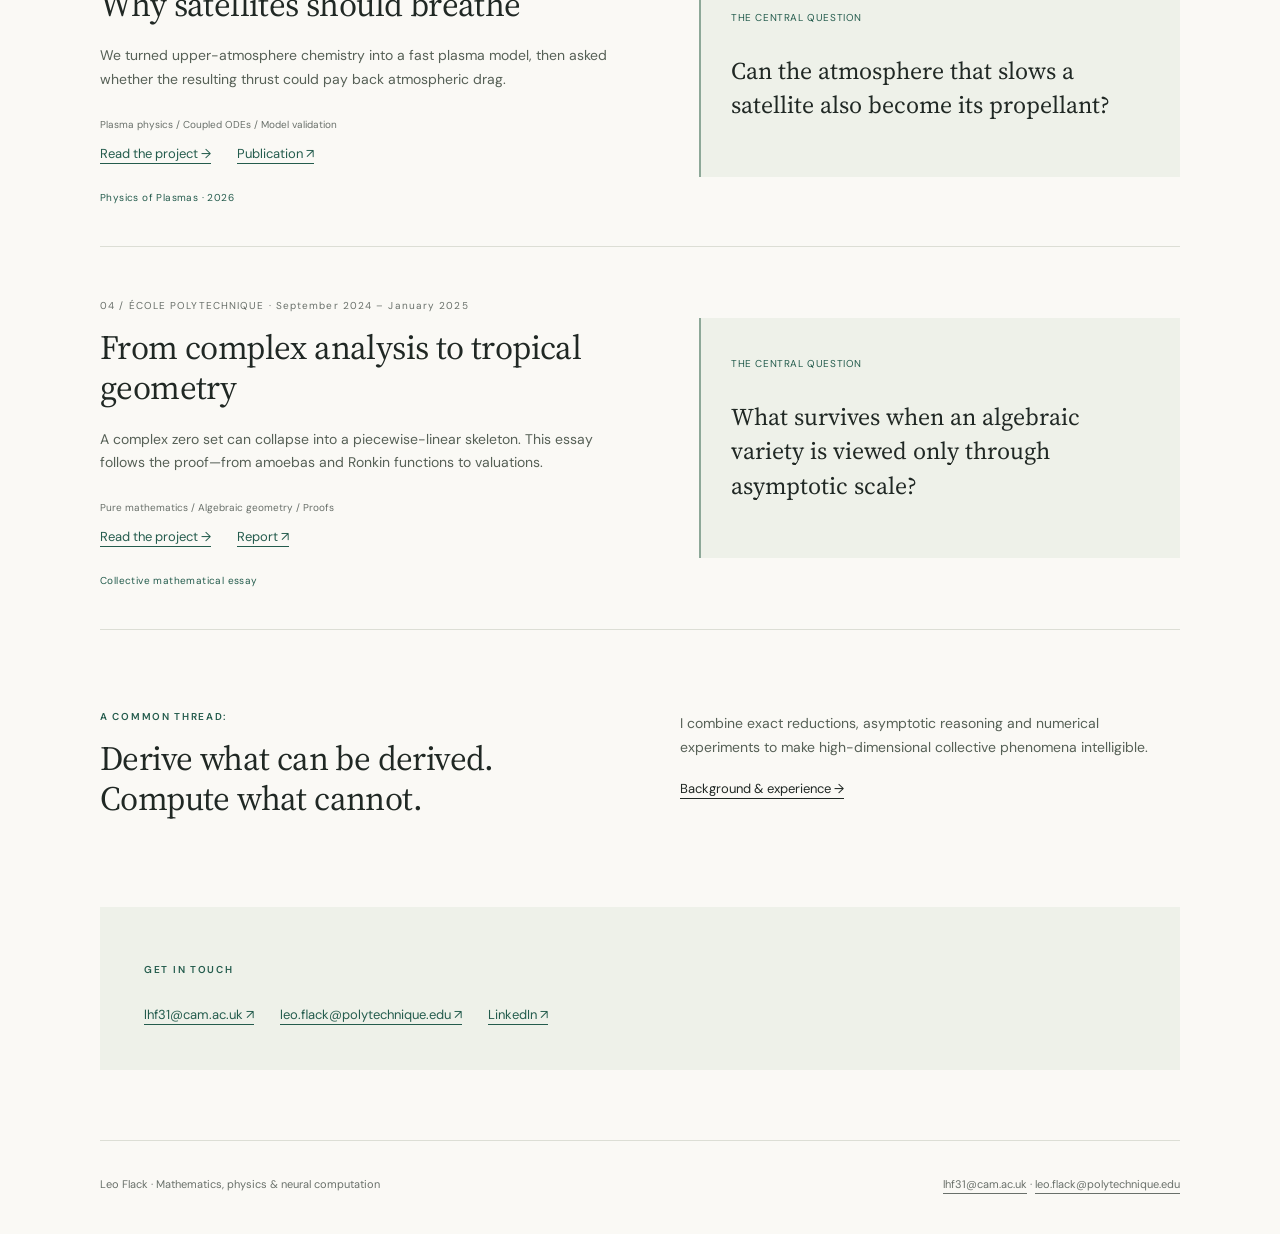
==== commit 02f2504e: "Refine portrait placement" ====
--- a/index.html
+++ b/index.html
@@ -1,2 +1,2 @@
-<!DOCTYPE html><html lang="en"><head><meta charSet="utf-8"/><meta name="viewport" content="width=device-width, initial-scale=1"/><link rel="preload" href="/leo-flack-portrait.jpg" as="image"/><link rel="stylesheet" href="/_next/static/css/index.D4fE2olu.css" data-rsc-css-href="/_next/static/css/index.D4fE2olu.css" data-precedence="vite-rsc/importer-resources"/><link rel="modulepreload" fetchPriority="low" href="/_next/static/chunks/index-3frCVBQ2.js"/><script src="/_next/static/chunks/rolldown-runtime-C60lm6uB.js" type="module" async=""></script><script src="/_next/static/chunks/framework-BgSIrAUN.js" type="module" async=""></script><link rel="modulepreload" href="/_next/static/chunks/layout-segment-context-zMtsox0s.js" crossorigin=""/><title>Leo Flack | Mathematics, physics &amp; neural computation</title><meta name="description" content="Mathematics and probability, theory of learning and computational neuroscience, quantum information and computation."/><link rel="shortcut icon" href="/favicon.svg"/><link rel="icon" href="/favicon.svg"/><script>Object.assign(((self[Symbol.for("vinext.navigationRuntime")]??={bootstrap:{routeManifest:null},functions:{}}).bootstrap.rsc??={rsc:[]}),{params:{},nav:{"pathname":"/","searchParams":[]}})</script><link rel="modulepreload" href="/_next/static/chunks/index-3frCVBQ2.js" />
-</head><body><a class="skip" href="#main">Skip to content</a><header><a class="wordmark" href="/">Leo Flack.</a><nav aria-label="Main navigation"><a href="/#research">Research</a><a href="/cv.html">CV</a><a href="/#contact">Contact</a></nav></header><main id="main"><section class="intro"><div class="intro-copy"><p class="eyebrow">MATHEMATICS &amp; PROBABILITY · THEORY OF LEARNING &amp; COMPUTATIONAL NEUROSCIENCE · QUANTUM INFORMATION &amp; COMPUTATION</p><h1>Leo Flack</h1><p class="lead">Using mathematics and computation to uncover emergent collective behaviour in physical and neural systems.</p><p class="affiliation">University of Cambridge  /  École Polytechnique</p><div class="links"><a href="#research">Explore my research ↓</a><a href="/cv.html">Read my CV →</a><a href="https://scholar.google.com/citations?user=XdcAmPsAAAAJ&amp;hl=fr&amp;oi=ao">Google Scholar ↗</a><a href="https://github.com/leoF333">GitHub ↗</a></div></div><figure class="portrait"><img src="/leo-flack-portrait.jpg" alt="Leo Flack" width="390" height="493"/></figure></section><section id="research" aria-labelledby="research-title"><div class="section-heading"><h2 id="research-title" class="eyebrow">SELECTED RESEARCH</h2><span>2024 — 2026</span></div><article class="project"><div><p class="project-meta">01<!-- --> / <!-- -->UNIVERSITY OF CHICAGO<!-- --> · <!-- -->March – August 2026</p><h2><a class="project-title" href="/research/hopfield.html">In disordered neural networks, finite is different</a></h2><p>Hopfield networks are models of associative memory: they can hold a stored pattern fixed or, with delayed non-reciprocal interactions, replay patterns as a sequence. I study how the transition between these regimes changes from the thermodynamic limit to finite disordered networks, where memories destabilise one by one.</p><p class="tags">Statistical Mechanics / Stability Analysis / DDE Integration</p><div class="links"><a href="/research/hopfield.html">Read the project →</a><a href="/documents/hopfield-draft.pdf">Working draft<!-- --> ↗</a></div><p class="status-label">Manuscript in preparation</p></div><div class="research-note"><span class="note-label">THE CENTRAL QUESTION</span><p>How is sequential memory recall born from static pattern retrieval in associative memory neural networks?</p><a class="note-foot" href="https://github.com/leoF333/hopfield-dynamics">EXPLORE THE CODE &amp; DATA ↗</a></div></article><article class="project"><div><p class="project-meta">02<!-- --> / <!-- -->ENS PARIS<!-- --> · <!-- -->September 2025 – March 2026</p><h2><a class="project-title" href="/research/learning.html">Autoencoders and the statistical physics of high-dimensional learning</a></h2><p>What determines whether an autoencoder learns a latent dynamics—or merely reconstructs its training set? Covariance spectra and replica theory connect the geometry of the data to generalisation.</p><p class="tags">Statistical physics / Autoencoders / Replica theory</p><div class="links"><a href="/research/learning.html">Read the project →</a><a href="/documents/autoencoder-report.pdf">Report<!-- --> ↗</a></div><p class="status-label">Research report</p></div><div class="research-note"><span class="note-label">THE CENTRAL QUESTION</span><p>Which statistical properties of high-dimensional data make its latent dynamics learnable?</p></div></article><article class="project"><div><p class="project-meta">03<!-- --> / <!-- -->ÉCOLE POLYTECHNIQUE · LPP<!-- --> · <!-- -->2024 – 2025 · Published 2026</p><h2><a class="project-title" href="/research/plasma.html">Why satellites should breathe</a></h2><p>We turned upper-atmosphere chemistry into a fast plasma model, then asked whether the resulting thrust could pay back atmospheric drag.</p><p class="tags">Plasma physics / Coupled ODEs / Model validation</p><div class="links"><a href="/research/plasma.html">Read the project →</a><a href="https://doi.org/10.1063/5.0327675">Publication<!-- --> ↗</a></div><p class="status-label">Physics of Plasmas · 2026</p></div><div class="research-note"><span class="note-label">THE CENTRAL QUESTION</span><p>Can the atmosphere that slows a satellite also become its propellant?</p></div></article><article class="project"><div><p class="project-meta">04<!-- --> / <!-- -->ÉCOLE POLYTECHNIQUE<!-- --> · <!-- -->September 2024 – January 2025</p><h2><a class="project-title" href="/research/tropical.html">From complex analysis to tropical geometry</a></h2><p>A complex zero set can collapse into a piecewise-linear skeleton. This essay follows the proof—from amoebas and Ronkin functions to valuations.</p><p class="tags">Pure mathematics / Algebraic geometry / Proofs</p><div class="links"><a href="/research/tropical.html">Read the project →</a><a href="/documents/tropical-geometry.pdf">Report<!-- --> ↗</a></div><p class="status-label">Collective mathematical essay</p></div><div class="research-note"><span class="note-label">THE CENTRAL QUESTION</span><p>What survives when an algebraic variety is viewed only through asymptotic scale?</p></div></article></section><section class="about"><div><p class="eyebrow">A COMMON THREAD:</p><h2>Derive what can be derived.<br/>Compute what cannot.</h2></div><div><p>I combine exact reductions, asymptotic reasoning and numerical experiments to make high-dimensional collective phenomena intelligible.</p><a href="/cv.html">Background &amp; experience →</a></div></section><section id="contact" class="contact"><p class="eyebrow">GET IN TOUCH</p><div class="links"><a href="mailto:lhf31@cam.ac.uk">lhf31@cam.ac.uk ↗</a><a href="mailto:leo.flack@polytechnique.edu">leo.flack@polytechnique.edu ↗</a><a href="https://www.linkedin.com/in/leoflack/">LinkedIn ↗</a></div></section></main><footer><span>Leo Flack · Mathematics, physics &amp; neural computation</span><span><a href="mailto:lhf31@cam.ac.uk">lhf31@cam.ac.uk</a> · <a href="mailto:leo.flack@polytechnique.edu">leo.flack@polytechnique.edu</a></span></footer><script type="module" src="/_next/static/chunks/index-3frCVBQ2.js" id="_R_" async=""></script><script>((self[Symbol.for("vinext.navigationRuntime")]??={bootstrap:{routeManifest:null},functions:{}}).bootstrap.rsc??={rsc:[]}).rsc.push("2:I[\"8c0f216c4604\",[],\"Children\",1]\n")</script><script>((self[Symbol.for("vinext.navigationRuntime")]??={bootstrap:{routeManifest:null},functions:{}}).bootstrap.rsc??={rsc:[]}).rsc.push("3:I[\"593f344dc510\",[],\"GlobalErrorBoundary\",1]\n")</script><script>((self[Symbol.for("vinext.navigationRuntime")]??={bootstrap:{routeManifest:null},functions:{}}).bootstrap.rsc??={rsc:[]}).rsc.push("4:I[\"0b874ad30386\",[],\"default\",1]\n")</script><script>((self[Symbol.for("vinext.navigationRuntime")]??={bootstrap:{routeManifest:null},functions:{}}).bootstrap.rsc??={rsc:[]}).rsc.push("5:I[\"593f344dc510\",[],\"ErrorBoundary\",1]\n")</script><script>((self[Symbol.for("vinext.navigationRuntime")]??={bootstrap:{routeManifest:null},functions:{}}).bootstrap.rsc??={rsc:[]}).rsc.push("6:I[\"15c18cfaeeff\",[],\"LayoutSegmentProvider\",1]\n")</script><script>((self[Symbol.for("vinext.navigationRuntime")]??={bootstrap:{routeManifest:null},functions:{}}).bootstrap.rsc??={rsc:[]}).rsc.push("7:I[\"8c0f216c4604\",[],\"Slot\",1]\n")</script><script>((self[Symbol.for("vinext.navigationRuntime")]??={bootstrap:{routeManifest:null},functions:{}}).bootstrap.rsc??={rsc:[]}).rsc.push("8:I[\"593f344dc510\",[],\"NotFoundBoundary\",1]\n")</script><script>((self[Symbol.for("vinext.navigationRuntime")]??={bootstrap:{routeManifest:null},functions:{}}).bootstrap.rsc??={rsc:[]}).rsc.push("9:I[\"9276801271d6\",[],\"AppRouterScrollTarget\",1]\n")</script><script>((self[Symbol.for("vinext.navigationRuntime")]??={bootstrap:{routeManifest:null},functions:{}}).bootstrap.rsc??={rsc:[]}).rsc.push("a:I[\"593f344dc510\",[],\"RedirectBoundary\",1]\n")</script><script>((self[Symbol.for("vinext.navigationRuntime")]??={bootstrap:{routeManifest:null},functions:{}}).bootstrap.rsc??={rsc:[]}).rsc.push(":HL[\"/_next/static/css/index.D4fE2olu.css\",\"style\"     ]\n")</script><script>((self[Symbol.for("vinext.navigationRuntime")]??={bootstrap:{routeManifest:null},functions:{}}).bootstrap.rsc??={rsc:[]}).rsc.push("0:{\"__route\":\"route:/\",\"__interceptionContext\":null,\"__layoutIds\":[\"layout:/\"],\"__rootLayout\":\"/\",\"__sourcePage\":\"/page\",\"page:/\":\"$L1\",\"layout:/\":[[[[\"$\",\"link\",\"css:/_next/static/css/index.D4fE2olu.css\",{\"rel\":\"stylesheet\",\"precedence\":\"vite-rsc/importer-resources\",\"href\":\"/_next/static/css/index.D4fE2olu.css\",\"data-rsc-css-href\":\"/_next/static/css/index.D4fE2olu.css\"}],\"$undefined\"],[\"$\",\"html\",null,{\"lang\":\"en\",\"children\":[\"$\",\"body\",null,{\"children\":[[\"$\",\"a\",null,{\"className\":\"skip\",\"href\":\"#main\",\"children\":\"Skip to content\"}],[\"$\",\"header\",null,{\"children\":[[\"$\",\"a\",null,{\"className\":\"wordmark\",\"href\":\"/\",\"children\":\"Leo Flack.\"}],[\"$\",\"nav\",null,{\"aria-label\":\"Main navigation\",\"children\":[[\"$\",\"a\",null,{\"href\":\"/#research\",\"children\":\"Research\"}],[\"$\",\"a\",null,{\"href\":\"/cv.html\",\"children\":\"CV\"}],[\"$\",\"a\",null,{\"href\":\"/#contact\",\"children\":\"Contact\"}]]}]]}],[\"$\",\"$L2\",null,{}],[\"$\",\"footer\",null,{\"children\":[[\"$\",\"span\",null,{\"children\":\"Leo Flack · Mathematics, physics \u0026 neural computation\"}],[\"$\",\"span\",null,{\"children\":[[\"$\",\"a\",null,{\"href\":\"mailto:lhf31@cam.ac.uk\",\"children\":\"lhf31@cam.ac.uk\"}],\" · \",[\"$\",\"a\",null,{\"href\":\"mailto:leo.flack@polytechnique.edu\",\"children\":\"leo.flack@polytechnique.edu\"}]]}]]}]]}]}]],null],\"route:/\":[[[\"$\",\"meta\",null,{\"charSet\":\"utf-8\"}],[[\"$\",\"title\",\"0\",{\"children\":\"Leo Flack | Mathematics, physics \u0026 neural computation\"}],[\"$\",\"meta\",\"1\",{\"name\":\"description\",\"content\":\"Mathematics and probability, theory of learning and computational neuroscience, quantum information and computation.\"}],[\"$\",\"link\",\"2\",{\"rel\":\"shortcut icon\",\"href\":\"/favicon.svg\"}],[\"$\",\"link\",\"3\",{\"rel\":\"icon\",\"href\":\"/favicon.svg\"}]],[[\"$\",\"meta\",\"0\",{\"name\":\"viewport\",\"content\":\"width=device-width, initial-scale=1\"}]]],[\"$\",\"$L3\",null,{\"fallback\":\"$4\",\"children\":[\"$\",\"$L5\",null,{\"fallback\":\"$4\",\"children\":[\"$\",\"$L6\",null,{\"providerId\":\"layout:/\",\"segmentMap\":{\"children\":[]},\"children\":[\"$\",\"$L7\",null,{\"id\":\"layout:/\",\"parallelSlots\":\"$undefined\",\"children\":[\"$\",\"$L8\",null,{\"resetKey\":\"\",\"fallback\":[\"$\",\"main\",null,{\"id\":\"main\",\"className\":\"detail\",\"children\":[[\"$\",\"p\",null,{\"className\":\"eyebrow\",\"children\":\"404\"}],[\"$\",\"h1\",null,{\"children\":\"Page not found.\"}],[\"$\",\"p\",null,{\"children\":[\"$\",\"a\",null,{\"href\":\"/\",\"children\":\"Return to the research homepage →\"}]}]]}],\"children\":[\"$\",\"$L8\",null,{\"resetKey\":\"\",\"fallback\":[\"$\",\"main\",null,{\"id\":\"main\",\"className\":\"detail\",\"children\":[[\"$\",\"p\",null,{\"className\":\"eyebrow\",\"children\":\"404\"}],[\"$\",\"h1\",null,{\"children\":\"Page not found.\"}],[\"$\",\"p\",null,{\"children\":[\"$\",\"a\",null,{\"href\":\"/\",\"children\":\"Return to the research homepage →\"}]}]]}],\"children\":[\"$\",\"$L9\",null,{\"children\":[\"$\",\"$La\",null,{\"children\":[[\"$\",\"$L6\",null,{\"providerId\":\"page:/\",\"segmentMap\":{\"children\":[\"__PAGE__\"]},\"children\":[\"$\",\"$L7\",null,{\"id\":\"page:/\"}]}],null]}]}]}]}]}]}]}]}],null,null],\"__layoutFlags\":{\"layout:/\":\"s\"},\"__artifactCompatibility\":{\"schemaVersion\":1,\"graphVersion\":\"app-route-graph:1177fd80f83fa7b0\",\"deploymentVersion\":\"15752d20-cd8c-4825-ba7c-947c16c74837\",\"appElementsSchemaVersion\":1,\"rscPayloadSchemaVersion\":1,\"rootBoundaryId\":\"/\",\"renderEpoch\":null},\"__renderObservation\":{\"schemaVersion\":1,\"output\":{\"kind\":\"app-rsc\",\"mountedSlotsFingerprint\":null,\"renderEpoch\":null,\"rootBoundaryId\":\"/\",\"routeId\":\"route:/\"},\"completeness\":\"partial\",\"boundaryOutcome\":{\"kind\":\"unknown\"},\"requestApis\":[{\"kind\":\"connection\",\"status\":\"unknown\"},{\"kind\":\"cookies\",\"status\":\"unknown\"},{\"kind\":\"draftMode\",\"status\":\"unknown\"},{\"kind\":\"headers\",\"status\":\"unknown\"},{\"kind\":\"params\",\"status\":\"unknown\"},{\"kind\":\"searchParams\",\"status\":\"unknown\"}],\"dynamicFetches\":[],\"cacheTags\":[\"/\",\"_N_T_/\",\"_N_T_/index\",\"_N_T_/layout\",\"_N_T_/page\"],\"pathTags\":[\"/\"],\"cacheability\":\"unknown\",\"downgrade\":{\"target\":\"freshRender\",\"reasons\":[{\"code\":\"CP_DOWNGRADE_CACHEABILITY_UNKNOWN\",\"target\":\"freshRender\"},{\"code\":\"CP_DOWNGRADE_INCOMPLETE_OBSERVATION\",\"completeness\":\"partial\",\"target\":\"freshRender\"},{\"code\":\"CP_DOWNGRADE_UNKNOWN_REQUEST_API\",\"requestApi\":\"connection\",\"target\":\"freshRender\"},{\"code\":\"CP_DOWNGRADE_UNKNOWN_REQUEST_API\",\"requestApi\":\"cookies\",\"target\":\"freshRender\"},{\"code\":\"CP_DOWNGRADE_UNKNOWN_REQUEST_API\",\"requestApi\":\"draftMode\",\"target\":\"freshRender\"},{\"code\":\"CP_DOWNGRADE_UNKNOWN_REQUEST_API\",\"requestApi\":\"headers\",\"target\":\"freshRender\"},{\"code\":\"CP_DOWNGRADE_UNKNOWN_REQUEST_API\",\"requestApi\":\"params\",\"target\":\"freshRender\"},{\"code\":\"CP_DOWNGRADE_UNKNOWN_REQUEST_API\",\"requestApi\":\"searchParams\",\"target\":\"freshRender\"}],\"fallback\":{\"kind\":\"breakerFallback\",\"code\":\"CP_PRIVATE_DYNAMIC_DOWNGRADE\",\"mode\":\"renderFresh\",\"scope\":\"affectedOutput\",\"fields\":{\"reasonCodes\":[\"CP_DOWNGRADE_CACHEABILITY_UNKNOWN\",\"CP_DOWNGRADE_INCOMPLETE_OBSERVATION\",\"CP_DOWNGRADE_UNKNOWN_REQUEST_API\",\"CP_DOWNGRADE_UNKNOWN_REQUEST_API\",\"CP_DOWNGRADE_UNKNOWN_REQUEST_API\",\"CP_DOWNGRADE_UNKNOWN_REQUEST_API\",\"CP_DOWNGRADE_UNKNOWN_REQUEST_API\",\"CP_DOWNGRADE_UNKNOWN_REQUEST_API\"],\"target\":\"freshRender\"}},\"isPublicCacheCandidate\":false}}}\n")</script><script>((self[Symbol.for("vinext.navigationRuntime")]??={bootstrap:{routeManifest:null},functions:{}}).bootstrap.rsc??={rsc:[]}).rsc.push(":HL[\"/leo-flack-portrait.jpg\",\"image\"]\n")</script><script>((self[Symbol.for("vinext.navigationRuntime")]??={bootstrap:{routeManifest:null},functions:{}}).bootstrap.rsc??={rsc:[]}).rsc.push("1:[\"$\",\"main\",null,{\"id\":\"main\",\"children\":[[\"$\",\"section\",null,{\"className\":\"intro\",\"children\":[[\"$\",\"div\",null,{\"className\":\"intro-copy\",\"children\":[[\"$\",\"p\",null,{\"className\":\"eyebrow\",\"children\":\"MATHEMATICS \u0026 PROBABILITY · THEORY OF LEARNING \u0026 COMPUTATIONAL NEUROSCIENCE · QUANTUM INFORMATION \u0026 COMPUTATION\"}],[\"$\",\"h1\",null,{\"children\":\"Leo Flack\"}],[\"$\",\"p\",null,{\"className\":\"lead\",\"children\":\"Using mathematics and computation to uncover emergent collective behaviour in physical and neural systems.\"}],[\"$\",\"p\",null,{\"className\":\"affiliation\",\"children\":\"University of Cambridge  /  École Polytechnique\"}],[\"$\",\"div\",null,{\"className\":\"links\",\"children\":[[\"$\",\"a\",null,{\"href\":\"#research\",\"children\":\"Explore my research ↓\"}],[\"$\",\"a\",null,{\"href\":\"/cv.html\",\"children\":\"Read my CV →\"}],[\"$\",\"a\",null,{\"href\":\"https://scholar.google.com/citations?user=XdcAmPsAAAAJ\u0026hl=fr\u0026oi=ao\",\"children\":\"Google Scholar ↗\"}],[\"$\",\"a\",null,{\"href\":\"https://github.com/leoF333\",\"children\":\"GitHub ↗\"}]]}]]}],[\"$\",\"figure\",null,{\"className\":\"portrait\",\"children\":[\"$\",\"img\",null,{\"src\":\"/leo-flack-portrait.jpg\",\"alt\":\"Leo Flack\",\"width\":\"390\",\"height\":\"493\"}]}]]}],[\"$\",\"section\",null,{\"id\":\"research\",\"aria-labelledby\":\"research-title\",\"children\":[[\"$\",\"div\",null,{\"className\":\"section-heading\",\"children\":[[\"$\",\"h2\",null,{\"id\":\"research-title\",\"className\":\"eyebrow\",\"children\":\"SELECTED RESEARCH\"}],[\"$\",\"span\",null,{\"children\":\"2024 — 2026\"}]]}],[[\"$\",\"article\",\"hopfield\",{\"className\":\"project\",\"children\":[[\"$\",\"div\",null,{\"children\":[[\"$\",\"p\",null,{\"className\":\"project-meta\",\"children\":[\"01\",\" / \",\"UNIVERSITY OF CHICAGO\",\" · \",\"March – August 2026\"]}],[\"$\",\"h2\",null,{\"children\":[\"$\",\"a\",null,{\"className\":\"project-title\",\"href\":\"/research/hopfield.html\",\"children\":\"In disordered neural networks, finite is different\"}]}],[\"$\",\"p\",null,{\"children\":\"Hopfield networks are models of associative memory: they can hold a stored pattern fixed or, with delayed non-reciprocal interactions, replay patterns as a sequence. I study how the transition between these regimes changes from the thermodynamic limit to finite disordered networks, where memories destabilise one by one.\"}],[\"$\",\"p\",null,{\"className\":\"tags\",\"children\":\"Statistical Mechanics / Stability Analysis / DDE Integration\"}],[\"$\",\"div\",null,{\"className\":\"links\",\"children\":[[\"$\",\"a\",null,{\"href\":\"/research/hopfield.html\",\"children\":\"Read the project →\"}],[\"$\",\"a\",null,{\"href\":\"/documents/hopfield-draft.pdf\",\"children\":[\"Working draft\",\" ↗\"]}]]}],[\"$\",\"p\",null,{\"className\":\"status-label\",\"children\":\"Manuscript in preparation\"}]]}],[\"$\",\"div\",null,{\"className\":\"research-note\",\"children\":[[\"$\",\"span\",null,{\"className\":\"note-label\",\"children\":\"THE CENTRAL QUESTION\"}],[\"$\",\"p\",null,{\"children\":\"How is sequential memory recall born from static pattern retrieval in associative memory neural networks?\"}],[\"$\",\"a\",null,{\"className\":\"note-foot\",\"href\":\"https://github.com/leoF333/hopfield-dynamics\",\"children\":\"EXPLORE THE CODE \u0026 DATA ↗\"}]]}]]}],[\"$\",\"article\",\"learning\",{\"className\":\"project\",\"children\":[[\"$\",\"div\",null,{\"children\":[[\"$\",\"p\",null,{\"className\":\"project-meta\",\"children\":[\"02\",\" / \",\"ENS PARIS\",\" · \",\"September 2025 – March 2026\"]}],[\"$\",\"h2\",null,{\"children\":[\"$\",\"a\",null,{\"className\":\"project-title\",\"href\":\"/research/learning.html\",\"children\":\"Autoencoders and the statistical physics of high-dimensional learning\"}]}],[\"$\",\"p\",null,{\"children\":\"What determines whether an autoencoder learns a latent dynamics—or merely reconstructs its training set? Covariance spectra and replica theory connect the geometry of the data to generalisation.\"}],[\"$\",\"p\",null,{\"className\":\"tags\",\"children\":\"Statistical physics / Autoencoders / Replica theory\"}],[\"$\",\"div\",null,{\"className\":\"links\",\"children\":[[\"$\",\"a\",null,{\"href\":\"/research/learning.html\",\"children\":\"Read the project →\"}],[\"$\",\"a\",null,{\"href\":\"/documents/autoencoder-report.pdf\",\"children\":[\"Report\",\" ↗\"]}]]}],[\"$\",\"p\",null,{\"className\":\"status-label\",\"children\":\"Research report\"}]]}],[\"$\",\"div\",null,{\"className\":\"research-note\",\"children\":[[\"$\",\"span\",null,{\"className\":\"note-label\",\"children\":\"THE CENTRAL QUESTION\"}],[\"$\",\"p\",null,{\"children\":\"Which statistical properties of high-dimensional data make its latent dynamics learnable?\"}],false]}]]}],\"$Lb\",\"$Lc\"]]}],\"$Ld\",\"$Le\"]}]\n")</script><script>((self[Symbol.for("vinext.navigationRuntime")]??={bootstrap:{routeManifest:null},functions:{}}).bootstrap.rsc??={rsc:[]}).rsc.push("b:[\"$\",\"article\",\"plasma\",{\"className\":\"project\",\"children\":[[\"$\",\"div\",null,{\"children\":[[\"$\",\"p\",null,{\"className\":\"project-meta\",\"children\":[\"03\",\" / \",\"ÉCOLE POLYTECHNIQUE · LPP\",\" · \",\"2024 – 2025 · Published 2026\"]}],[\"$\",\"h2\",null,{\"children\":[\"$\",\"a\",null,{\"className\":\"project-title\",\"href\":\"/research/plasma.html\",\"children\":\"Why satellites should breathe\"}]}],[\"$\",\"p\",null,{\"children\":\"We turned upper-atmosphere chemistry into a fast plasma model, then asked whether the resulting thrust could pay back atmospheric drag.\"}],[\"$\",\"p\",null,{\"className\":\"tags\",\"children\":\"Plasma physics / Coupled ODEs / Model validation\"}],[\"$\",\"div\",null,{\"className\":\"links\",\"children\":[[\"$\",\"a\",null,{\"href\":\"/research/plasma.html\",\"children\":\"Read the project →\"}],[\"$\",\"a\",null,{\"href\":\"https://doi.org/10.1063/5.0327675\",\"children\":[\"Publication\",\" ↗\"]}]]}],[\"$\",\"p\",null,{\"className\":\"status-label\",\"children\":\"Physics of Plasmas · 2026\"}]]}],[\"$\",\"div\",null,{\"className\":\"research-note\",\"children\":[[\"$\",\"span\",null,{\"className\":\"note-label\",\"children\":\"THE CENTRAL QUESTION\"}],[\"$\",\"p\",null,{\"children\":\"Can the atmosphere that slows a satellite also become its propellant?\"}],false]}]]}]\n")</script><script>((self[Symbol.for("vinext.navigationRuntime")]??={bootstrap:{routeManifest:null},functions:{}}).bootstrap.rsc??={rsc:[]}).rsc.push("c:[\"$\",\"article\",\"tropical\",{\"className\":\"project\",\"children\":[[\"$\",\"div\",null,{\"children\":[[\"$\",\"p\",null,{\"className\":\"project-meta\",\"children\":[\"04\",\" / \",\"ÉCOLE POLYTECHNIQUE\",\" · \",\"September 2024 – January 2025\"]}],[\"$\",\"h2\",null,{\"children\":[\"$\",\"a\",null,{\"className\":\"project-title\",\"href\":\"/research/tropical.html\",\"children\":\"From complex analysis to tropical geometry\"}]}],[\"$\",\"p\",null,{\"children\":\"A complex zero set can collapse into a piecewise-linear skeleton. This essay follows the proof—from amoebas and Ronkin functions to valuations.\"}],[\"$\",\"p\",null,{\"className\":\"tags\",\"children\":\"Pure mathematics / Algebraic geometry / Proofs\"}],[\"$\",\"div\",null,{\"className\":\"links\",\"children\":[[\"$\",\"a\",null,{\"href\":\"/research/tropical.html\",\"children\":\"Read the project →\"}],[\"$\",\"a\",null,{\"href\":\"/documents/tropical-geometry.pdf\",\"children\":[\"Report\",\" ↗\"]}]]}],[\"$\",\"p\",null,{\"className\":\"status-label\",\"children\":\"Collective mathematical essay\"}]]}],[\"$\",\"div\",null,{\"className\":\"research-note\",\"children\":[[\"$\",\"span\",null,{\"className\":\"note-label\",\"children\":\"THE CENTRAL QUESTION\"}],[\"$\",\"p\",null,{\"children\":\"What survives when an algebraic variety is viewed only through asymptotic scale?\"}],false]}]]}]\n")</script><script>((self[Symbol.for("vinext.navigationRuntime")]??={bootstrap:{routeManifest:null},functions:{}}).bootstrap.rsc??={rsc:[]}).rsc.push("d:[\"$\",\"section\",null,{\"className\":\"about\",\"children\":[[\"$\",\"div\",null,{\"children\":[[\"$\",\"p\",null,{\"className\":\"eyebrow\",\"children\":\"A COMMON THREAD:\"}],[\"$\",\"h2\",null,{\"children\":[\"Derive what can be derived.\",[\"$\",\"br\",null,{}],\"Compute what cannot.\"]}]]}],[\"$\",\"div\",null,{\"children\":[[\"$\",\"p\",null,{\"children\":\"I combine exact reductions, asymptotic reasoning and numerical experiments to make high-dimensional collective phenomena intelligible.\"}],[\"$\",\"a\",null,{\"href\":\"/cv.html\",\"children\":\"Background \u0026 experience →\"}]]}]]}]\n")</script><script>((self[Symbol.for("vinext.navigationRuntime")]??={bootstrap:{routeManifest:null},functions:{}}).bootstrap.rsc??={rsc:[]}).rsc.push("e:[\"$\",\"section\",null,{\"id\":\"contact\",\"className\":\"contact\",\"children\":[[\"$\",\"p\",null,{\"className\":\"eyebrow\",\"children\":\"GET IN TOUCH\"}],[\"$\",\"div\",null,{\"className\":\"links\",\"children\":[[\"$\",\"a\",null,{\"href\":\"mailto:lhf31@cam.ac.uk\",\"children\":\"lhf31@cam.ac.uk ↗\"}],[\"$\",\"a\",null,{\"href\":\"mailto:leo.flack@polytechnique.edu\",\"children\":\"leo.flack@polytechnique.edu ↗\"}],[\"$\",\"a\",null,{\"href\":\"https://www.linkedin.com/in/leoflack/\",\"children\":\"LinkedIn ↗\"}]]}]]}]\n")</script><script>Object.assign(((self[Symbol.for("vinext.navigationRuntime")]??={bootstrap:{routeManifest:null},functions:{}}).bootstrap.rsc??={rsc:[]}),{"initialCacheKind":"static"});((self[Symbol.for("vinext.navigationRuntime")]??={bootstrap:{routeManifest:null},functions:{}}).bootstrap.rsc??={rsc:[]}).done=true</script></body></html>+<!DOCTYPE html><html lang="en"><head><meta charSet="utf-8"/><meta name="viewport" content="width=device-width, initial-scale=1"/><link rel="preload" href="/leo-flack-portrait.jpg" as="image"/><link rel="stylesheet" href="/_next/static/css/index.BpsEyUqx.css" data-rsc-css-href="/_next/static/css/index.BpsEyUqx.css" data-precedence="vite-rsc/importer-resources"/><link rel="modulepreload" fetchPriority="low" href="/_next/static/chunks/index-7dYBTK44.js"/><script src="/_next/static/chunks/rolldown-runtime-C60lm6uB.js" type="module" async=""></script><script src="/_next/static/chunks/framework-BgSIrAUN.js" type="module" async=""></script><link rel="modulepreload" href="/_next/static/chunks/layout-segment-context-CFfB8UE7.js" crossorigin=""/><title>Leo Flack | Mathematics, physics &amp; neural computation</title><meta name="description" content="Mathematics and probability, theory of learning and computational neuroscience, quantum information and computation."/><link rel="shortcut icon" href="/favicon.svg"/><link rel="icon" href="/favicon.svg"/><script>Object.assign(((self[Symbol.for("vinext.navigationRuntime")]??={bootstrap:{routeManifest:null},functions:{}}).bootstrap.rsc??={rsc:[]}),{params:{},nav:{"pathname":"/","searchParams":[]}})</script><link rel="modulepreload" href="/_next/static/chunks/index-7dYBTK44.js" />
+</head><body><a class="skip" href="#main">Skip to content</a><header><a class="wordmark" href="/">Leo Flack.</a><nav aria-label="Main navigation"><a href="/#research">Research</a><a href="/cv.html">CV</a><a href="/#contact">Contact</a></nav></header><main id="main"><section class="intro"><div class="intro-copy"><p class="eyebrow">MATHEMATICS &amp; PROBABILITY · THEORY OF LEARNING &amp; COMPUTATIONAL NEUROSCIENCE · QUANTUM INFORMATION &amp; COMPUTATION</p><h1>Leo Flack</h1><p class="lead">Using mathematics and computation to uncover emergent collective behaviour in physical and neural systems.</p><p class="affiliation">University of Cambridge  /  École Polytechnique</p><div class="links"><a href="#research">Explore my research ↓</a><a href="/cv.html">Read my CV →</a><a href="https://scholar.google.com/citations?user=XdcAmPsAAAAJ&amp;hl=fr&amp;oi=ao">Google Scholar ↗</a><a href="https://github.com/leoF333">GitHub ↗</a></div></div><figure class="portrait"><img src="/leo-flack-portrait.jpg" alt="Leo Flack" width="390" height="493"/></figure></section><section id="research" aria-labelledby="research-title"><div class="section-heading"><h2 id="research-title" class="eyebrow">SELECTED RESEARCH</h2><span>2024 — 2026</span></div><article class="project"><div><p class="project-meta">01<!-- --> / <!-- -->UNIVERSITY OF CHICAGO<!-- --> · <!-- -->March – August 2026</p><h2><a class="project-title" href="/research/hopfield.html">In disordered neural networks, finite is different</a></h2><p>Hopfield networks are models of associative memory: they can hold a stored pattern fixed or, with delayed non-reciprocal interactions, replay patterns as a sequence. I study how the transition between these regimes changes from the thermodynamic limit to finite disordered networks, where memories destabilise one by one.</p><p class="tags">Statistical Mechanics / Stability Analysis / DDE Integration</p><div class="links"><a href="/research/hopfield.html">Read the project →</a><a href="/documents/hopfield-draft.pdf">Working draft<!-- --> ↗</a></div><p class="status-label">Manuscript in preparation</p></div><div class="research-note"><span class="note-label">THE CENTRAL QUESTION</span><p>How is sequential memory recall born from static pattern retrieval in associative memory neural networks?</p><a class="note-foot" href="https://github.com/leoF333/hopfield-dynamics">EXPLORE THE CODE &amp; DATA ↗</a></div></article><article class="project"><div><p class="project-meta">02<!-- --> / <!-- -->ENS PARIS<!-- --> · <!-- -->September 2025 – March 2026</p><h2><a class="project-title" href="/research/learning.html">Autoencoders and the statistical physics of high-dimensional learning</a></h2><p>What determines whether an autoencoder learns a latent dynamics—or merely reconstructs its training set? Covariance spectra and replica theory connect the geometry of the data to generalisation.</p><p class="tags">Statistical physics / Autoencoders / Replica theory</p><div class="links"><a href="/research/learning.html">Read the project →</a><a href="/documents/autoencoder-report.pdf">Report<!-- --> ↗</a></div><p class="status-label">Research report</p></div><div class="research-note"><span class="note-label">THE CENTRAL QUESTION</span><p>Which statistical properties of high-dimensional data make its latent dynamics learnable?</p></div></article><article class="project"><div><p class="project-meta">03<!-- --> / <!-- -->ÉCOLE POLYTECHNIQUE · LPP<!-- --> · <!-- -->2024 – 2025 · Published 2026</p><h2><a class="project-title" href="/research/plasma.html">Why satellites should breathe</a></h2><p>We turned upper-atmosphere chemistry into a fast plasma model, then asked whether the resulting thrust could pay back atmospheric drag.</p><p class="tags">Plasma physics / Coupled ODEs / Model validation</p><div class="links"><a href="/research/plasma.html">Read the project →</a><a href="https://doi.org/10.1063/5.0327675">Publication<!-- --> ↗</a></div><p class="status-label">Physics of Plasmas · 2026</p></div><div class="research-note"><span class="note-label">THE CENTRAL QUESTION</span><p>Can the atmosphere that slows a satellite also become its propellant?</p></div></article><article class="project"><div><p class="project-meta">04<!-- --> / <!-- -->ÉCOLE POLYTECHNIQUE<!-- --> · <!-- -->September 2024 – January 2025</p><h2><a class="project-title" href="/research/tropical.html">From complex analysis to tropical geometry</a></h2><p>A complex zero set can collapse into a piecewise-linear skeleton. This essay follows the proof—from amoebas and Ronkin functions to valuations.</p><p class="tags">Pure mathematics / Algebraic geometry / Proofs</p><div class="links"><a href="/research/tropical.html">Read the project →</a><a href="/documents/tropical-geometry.pdf">Report<!-- --> ↗</a></div><p class="status-label">Collective mathematical essay</p></div><div class="research-note"><span class="note-label">THE CENTRAL QUESTION</span><p>What survives when an algebraic variety is viewed only through asymptotic scale?</p></div></article></section><section class="about"><div><p class="eyebrow">A COMMON THREAD:</p><h2>Derive what can be derived.<br/>Compute what cannot.</h2></div><div><p>I combine exact reductions, asymptotic reasoning and numerical experiments to make high-dimensional collective phenomena intelligible.</p><a href="/cv.html">Background &amp; experience →</a></div></section><section id="contact" class="contact"><p class="eyebrow">GET IN TOUCH</p><div class="links"><a href="mailto:lhf31@cam.ac.uk">lhf31@cam.ac.uk ↗</a><a href="mailto:leo.flack@polytechnique.edu">leo.flack@polytechnique.edu ↗</a><a href="https://www.linkedin.com/in/leoflack/">LinkedIn ↗</a></div></section></main><footer><span>Leo Flack · Mathematics, physics &amp; neural computation</span><span><a href="mailto:lhf31@cam.ac.uk">lhf31@cam.ac.uk</a> · <a href="mailto:leo.flack@polytechnique.edu">leo.flack@polytechnique.edu</a></span></footer><script type="module" src="/_next/static/chunks/index-7dYBTK44.js" id="_R_" async=""></script><script>((self[Symbol.for("vinext.navigationRuntime")]??={bootstrap:{routeManifest:null},functions:{}}).bootstrap.rsc??={rsc:[]}).rsc.push("2:I[\"8c0f216c4604\",[],\"Children\",1]\n")</script><script>((self[Symbol.for("vinext.navigationRuntime")]??={bootstrap:{routeManifest:null},functions:{}}).bootstrap.rsc??={rsc:[]}).rsc.push("3:I[\"593f344dc510\",[],\"GlobalErrorBoundary\",1]\n")</script><script>((self[Symbol.for("vinext.navigationRuntime")]??={bootstrap:{routeManifest:null},functions:{}}).bootstrap.rsc??={rsc:[]}).rsc.push("4:I[\"0b874ad30386\",[],\"default\",1]\n")</script><script>((self[Symbol.for("vinext.navigationRuntime")]??={bootstrap:{routeManifest:null},functions:{}}).bootstrap.rsc??={rsc:[]}).rsc.push("5:I[\"593f344dc510\",[],\"ErrorBoundary\",1]\n")</script><script>((self[Symbol.for("vinext.navigationRuntime")]??={bootstrap:{routeManifest:null},functions:{}}).bootstrap.rsc??={rsc:[]}).rsc.push("6:I[\"15c18cfaeeff\",[],\"LayoutSegmentProvider\",1]\n")</script><script>((self[Symbol.for("vinext.navigationRuntime")]??={bootstrap:{routeManifest:null},functions:{}}).bootstrap.rsc??={rsc:[]}).rsc.push("7:I[\"8c0f216c4604\",[],\"Slot\",1]\n")</script><script>((self[Symbol.for("vinext.navigationRuntime")]??={bootstrap:{routeManifest:null},functions:{}}).bootstrap.rsc??={rsc:[]}).rsc.push("8:I[\"593f344dc510\",[],\"NotFoundBoundary\",1]\n")</script><script>((self[Symbol.for("vinext.navigationRuntime")]??={bootstrap:{routeManifest:null},functions:{}}).bootstrap.rsc??={rsc:[]}).rsc.push("9:I[\"9276801271d6\",[],\"AppRouterScrollTarget\",1]\n")</script><script>((self[Symbol.for("vinext.navigationRuntime")]??={bootstrap:{routeManifest:null},functions:{}}).bootstrap.rsc??={rsc:[]}).rsc.push("a:I[\"593f344dc510\",[],\"RedirectBoundary\",1]\n")</script><script>((self[Symbol.for("vinext.navigationRuntime")]??={bootstrap:{routeManifest:null},functions:{}}).bootstrap.rsc??={rsc:[]}).rsc.push(":HL[\"/_next/static/css/index.BpsEyUqx.css\",\"style\"     ]\n")</script><script>((self[Symbol.for("vinext.navigationRuntime")]??={bootstrap:{routeManifest:null},functions:{}}).bootstrap.rsc??={rsc:[]}).rsc.push("0:{\"__route\":\"route:/\",\"__interceptionContext\":null,\"__layoutIds\":[\"layout:/\"],\"__rootLayout\":\"/\",\"__sourcePage\":\"/page\",\"page:/\":\"$L1\",\"layout:/\":[[[[\"$\",\"link\",\"css:/_next/static/css/index.BpsEyUqx.css\",{\"rel\":\"stylesheet\",\"precedence\":\"vite-rsc/importer-resources\",\"href\":\"/_next/static/css/index.BpsEyUqx.css\",\"data-rsc-css-href\":\"/_next/static/css/index.BpsEyUqx.css\"}],\"$undefined\"],[\"$\",\"html\",null,{\"lang\":\"en\",\"children\":[\"$\",\"body\",null,{\"children\":[[\"$\",\"a\",null,{\"className\":\"skip\",\"href\":\"#main\",\"children\":\"Skip to content\"}],[\"$\",\"header\",null,{\"children\":[[\"$\",\"a\",null,{\"className\":\"wordmark\",\"href\":\"/\",\"children\":\"Leo Flack.\"}],[\"$\",\"nav\",null,{\"aria-label\":\"Main navigation\",\"children\":[[\"$\",\"a\",null,{\"href\":\"/#research\",\"children\":\"Research\"}],[\"$\",\"a\",null,{\"href\":\"/cv.html\",\"children\":\"CV\"}],[\"$\",\"a\",null,{\"href\":\"/#contact\",\"children\":\"Contact\"}]]}]]}],[\"$\",\"$L2\",null,{}],[\"$\",\"footer\",null,{\"children\":[[\"$\",\"span\",null,{\"children\":\"Leo Flack · Mathematics, physics \u0026 neural computation\"}],[\"$\",\"span\",null,{\"children\":[[\"$\",\"a\",null,{\"href\":\"mailto:lhf31@cam.ac.uk\",\"children\":\"lhf31@cam.ac.uk\"}],\" · \",[\"$\",\"a\",null,{\"href\":\"mailto:leo.flack@polytechnique.edu\",\"children\":\"leo.flack@polytechnique.edu\"}]]}]]}]]}]}]],null],\"route:/\":[[[\"$\",\"meta\",null,{\"charSet\":\"utf-8\"}],[[\"$\",\"title\",\"0\",{\"children\":\"Leo Flack | Mathematics, physics \u0026 neural computation\"}],[\"$\",\"meta\",\"1\",{\"name\":\"description\",\"content\":\"Mathematics and probability, theory of learning and computational neuroscience, quantum information and computation.\"}],[\"$\",\"link\",\"2\",{\"rel\":\"shortcut icon\",\"href\":\"/favicon.svg\"}],[\"$\",\"link\",\"3\",{\"rel\":\"icon\",\"href\":\"/favicon.svg\"}]],[[\"$\",\"meta\",\"0\",{\"name\":\"viewport\",\"content\":\"width=device-width, initial-scale=1\"}]]],[\"$\",\"$L3\",null,{\"fallback\":\"$4\",\"children\":[\"$\",\"$L5\",null,{\"fallback\":\"$4\",\"children\":[\"$\",\"$L6\",null,{\"providerId\":\"layout:/\",\"segmentMap\":{\"children\":[]},\"children\":[\"$\",\"$L7\",null,{\"id\":\"layout:/\",\"parallelSlots\":\"$undefined\",\"children\":[\"$\",\"$L8\",null,{\"resetKey\":\"\",\"fallback\":[\"$\",\"main\",null,{\"id\":\"main\",\"className\":\"detail\",\"children\":[[\"$\",\"p\",null,{\"className\":\"eyebrow\",\"children\":\"404\"}],[\"$\",\"h1\",null,{\"children\":\"Page not found.\"}],[\"$\",\"p\",null,{\"children\":[\"$\",\"a\",null,{\"href\":\"/\",\"children\":\"Return to the research homepage →\"}]}]]}],\"children\":[\"$\",\"$L8\",null,{\"resetKey\":\"\",\"fallback\":[\"$\",\"main\",null,{\"id\":\"main\",\"className\":\"detail\",\"children\":[[\"$\",\"p\",null,{\"className\":\"eyebrow\",\"children\":\"404\"}],[\"$\",\"h1\",null,{\"children\":\"Page not found.\"}],[\"$\",\"p\",null,{\"children\":[\"$\",\"a\",null,{\"href\":\"/\",\"children\":\"Return to the research homepage →\"}]}]]}],\"children\":[\"$\",\"$L9\",null,{\"children\":[\"$\",\"$La\",null,{\"children\":[[\"$\",\"$L6\",null,{\"providerId\":\"page:/\",\"segmentMap\":{\"children\":[\"__PAGE__\"]},\"children\":[\"$\",\"$L7\",null,{\"id\":\"page:/\"}]}],null]}]}]}]}]}]}]}]}],null,null],\"__layoutFlags\":{\"layout:/\":\"s\"},\"__artifactCompatibility\":{\"schemaVersion\":1,\"graphVersion\":\"app-route-graph:1177fd80f83fa7b0\",\"deploymentVersion\":\"7f94640c-a42f-482a-a321-d2ecd4cedc25\",\"appElementsSchemaVersion\":1,\"rscPayloadSchemaVersion\":1,\"rootBoundaryId\":\"/\",\"renderEpoch\":null},\"__renderObservation\":{\"schemaVersion\":1,\"output\":{\"kind\":\"app-rsc\",\"mountedSlotsFingerprint\":null,\"renderEpoch\":null,\"rootBoundaryId\":\"/\",\"routeId\":\"route:/\"},\"completeness\":\"partial\",\"boundaryOutcome\":{\"kind\":\"unknown\"},\"requestApis\":[{\"kind\":\"connection\",\"status\":\"unknown\"},{\"kind\":\"cookies\",\"status\":\"unknown\"},{\"kind\":\"draftMode\",\"status\":\"unknown\"},{\"kind\":\"headers\",\"status\":\"unknown\"},{\"kind\":\"params\",\"status\":\"unknown\"},{\"kind\":\"searchParams\",\"status\":\"unknown\"}],\"dynamicFetches\":[],\"cacheTags\":[\"/\",\"_N_T_/\",\"_N_T_/index\",\"_N_T_/layout\",\"_N_T_/page\"],\"pathTags\":[\"/\"],\"cacheability\":\"unknown\",\"downgrade\":{\"target\":\"freshRender\",\"reasons\":[{\"code\":\"CP_DOWNGRADE_CACHEABILITY_UNKNOWN\",\"target\":\"freshRender\"},{\"code\":\"CP_DOWNGRADE_INCOMPLETE_OBSERVATION\",\"completeness\":\"partial\",\"target\":\"freshRender\"},{\"code\":\"CP_DOWNGRADE_UNKNOWN_REQUEST_API\",\"requestApi\":\"connection\",\"target\":\"freshRender\"},{\"code\":\"CP_DOWNGRADE_UNKNOWN_REQUEST_API\",\"requestApi\":\"cookies\",\"target\":\"freshRender\"},{\"code\":\"CP_DOWNGRADE_UNKNOWN_REQUEST_API\",\"requestApi\":\"draftMode\",\"target\":\"freshRender\"},{\"code\":\"CP_DOWNGRADE_UNKNOWN_REQUEST_API\",\"requestApi\":\"headers\",\"target\":\"freshRender\"},{\"code\":\"CP_DOWNGRADE_UNKNOWN_REQUEST_API\",\"requestApi\":\"params\",\"target\":\"freshRender\"},{\"code\":\"CP_DOWNGRADE_UNKNOWN_REQUEST_API\",\"requestApi\":\"searchParams\",\"target\":\"freshRender\"}],\"fallback\":{\"kind\":\"breakerFallback\",\"code\":\"CP_PRIVATE_DYNAMIC_DOWNGRADE\",\"mode\":\"renderFresh\",\"scope\":\"affectedOutput\",\"fields\":{\"reasonCodes\":[\"CP_DOWNGRADE_CACHEABILITY_UNKNOWN\",\"CP_DOWNGRADE_INCOMPLETE_OBSERVATION\",\"CP_DOWNGRADE_UNKNOWN_REQUEST_API\",\"CP_DOWNGRADE_UNKNOWN_REQUEST_API\",\"CP_DOWNGRADE_UNKNOWN_REQUEST_API\",\"CP_DOWNGRADE_UNKNOWN_REQUEST_API\",\"CP_DOWNGRADE_UNKNOWN_REQUEST_API\",\"CP_DOWNGRADE_UNKNOWN_REQUEST_API\"],\"target\":\"freshRender\"}},\"isPublicCacheCandidate\":false}}}\n")</script><script>((self[Symbol.for("vinext.navigationRuntime")]??={bootstrap:{routeManifest:null},functions:{}}).bootstrap.rsc??={rsc:[]}).rsc.push(":HL[\"/leo-flack-portrait.jpg\",\"image\"]\n")</script><script>((self[Symbol.for("vinext.navigationRuntime")]??={bootstrap:{routeManifest:null},functions:{}}).bootstrap.rsc??={rsc:[]}).rsc.push("1:[\"$\",\"main\",null,{\"id\":\"main\",\"children\":[[\"$\",\"section\",null,{\"className\":\"intro\",\"children\":[[\"$\",\"div\",null,{\"className\":\"intro-copy\",\"children\":[[\"$\",\"p\",null,{\"className\":\"eyebrow\",\"children\":\"MATHEMATICS \u0026 PROBABILITY · THEORY OF LEARNING \u0026 COMPUTATIONAL NEUROSCIENCE · QUANTUM INFORMATION \u0026 COMPUTATION\"}],[\"$\",\"h1\",null,{\"children\":\"Leo Flack\"}],[\"$\",\"p\",null,{\"className\":\"lead\",\"children\":\"Using mathematics and computation to uncover emergent collective behaviour in physical and neural systems.\"}],[\"$\",\"p\",null,{\"className\":\"affiliation\",\"children\":\"University of Cambridge  /  École Polytechnique\"}],[\"$\",\"div\",null,{\"className\":\"links\",\"children\":[[\"$\",\"a\",null,{\"href\":\"#research\",\"children\":\"Explore my research ↓\"}],[\"$\",\"a\",null,{\"href\":\"/cv.html\",\"children\":\"Read my CV →\"}],[\"$\",\"a\",null,{\"href\":\"https://scholar.google.com/citations?user=XdcAmPsAAAAJ\u0026hl=fr\u0026oi=ao\",\"children\":\"Google Scholar ↗\"}],[\"$\",\"a\",null,{\"href\":\"https://github.com/leoF333\",\"children\":\"GitHub ↗\"}]]}]]}],[\"$\",\"figure\",null,{\"className\":\"portrait\",\"children\":[\"$\",\"img\",null,{\"src\":\"/leo-flack-portrait.jpg\",\"alt\":\"Leo Flack\",\"width\":\"390\",\"height\":\"493\"}]}]]}],[\"$\",\"section\",null,{\"id\":\"research\",\"aria-labelledby\":\"research-title\",\"children\":[[\"$\",\"div\",null,{\"className\":\"section-heading\",\"children\":[[\"$\",\"h2\",null,{\"id\":\"research-title\",\"className\":\"eyebrow\",\"children\":\"SELECTED RESEARCH\"}],[\"$\",\"span\",null,{\"children\":\"2024 — 2026\"}]]}],[[\"$\",\"article\",\"hopfield\",{\"className\":\"project\",\"children\":[[\"$\",\"div\",null,{\"children\":[[\"$\",\"p\",null,{\"className\":\"project-meta\",\"children\":[\"01\",\" / \",\"UNIVERSITY OF CHICAGO\",\" · \",\"March – August 2026\"]}],[\"$\",\"h2\",null,{\"children\":[\"$\",\"a\",null,{\"className\":\"project-title\",\"href\":\"/research/hopfield.html\",\"children\":\"In disordered neural networks, finite is different\"}]}],[\"$\",\"p\",null,{\"children\":\"Hopfield networks are models of associative memory: they can hold a stored pattern fixed or, with delayed non-reciprocal interactions, replay patterns as a sequence. I study how the transition between these regimes changes from the thermodynamic limit to finite disordered networks, where memories destabilise one by one.\"}],[\"$\",\"p\",null,{\"className\":\"tags\",\"children\":\"Statistical Mechanics / Stability Analysis / DDE Integration\"}],[\"$\",\"div\",null,{\"className\":\"links\",\"children\":[[\"$\",\"a\",null,{\"href\":\"/research/hopfield.html\",\"children\":\"Read the project →\"}],[\"$\",\"a\",null,{\"href\":\"/documents/hopfield-draft.pdf\",\"children\":[\"Working draft\",\" ↗\"]}]]}],[\"$\",\"p\",null,{\"className\":\"status-label\",\"children\":\"Manuscript in preparation\"}]]}],[\"$\",\"div\",null,{\"className\":\"research-note\",\"children\":[[\"$\",\"span\",null,{\"className\":\"note-label\",\"children\":\"THE CENTRAL QUESTION\"}],[\"$\",\"p\",null,{\"children\":\"How is sequential memory recall born from static pattern retrieval in associative memory neural networks?\"}],[\"$\",\"a\",null,{\"className\":\"note-foot\",\"href\":\"https://github.com/leoF333/hopfield-dynamics\",\"children\":\"EXPLORE THE CODE \u0026 DATA ↗\"}]]}]]}],[\"$\",\"article\",\"learning\",{\"className\":\"project\",\"children\":[[\"$\",\"div\",null,{\"children\":[[\"$\",\"p\",null,{\"className\":\"project-meta\",\"children\":[\"02\",\" / \",\"ENS PARIS\",\" · \",\"September 2025 – March 2026\"]}],[\"$\",\"h2\",null,{\"children\":[\"$\",\"a\",null,{\"className\":\"project-title\",\"href\":\"/research/learning.html\",\"children\":\"Autoencoders and the statistical physics of high-dimensional learning\"}]}],[\"$\",\"p\",null,{\"children\":\"What determines whether an autoencoder learns a latent dynamics—or merely reconstructs its training set? Covariance spectra and replica theory connect the geometry of the data to generalisation.\"}],[\"$\",\"p\",null,{\"className\":\"tags\",\"children\":\"Statistical physics / Autoencoders / Replica theory\"}],[\"$\",\"div\",null,{\"className\":\"links\",\"children\":[[\"$\",\"a\",null,{\"href\":\"/research/learning.html\",\"children\":\"Read the project →\"}],[\"$\",\"a\",null,{\"href\":\"/documents/autoencoder-report.pdf\",\"children\":[\"Report\",\" ↗\"]}]]}],[\"$\",\"p\",null,{\"className\":\"status-label\",\"children\":\"Research report\"}]]}],[\"$\",\"div\",null,{\"className\":\"research-note\",\"children\":[[\"$\",\"span\",null,{\"className\":\"note-label\",\"children\":\"THE CENTRAL QUESTION\"}],[\"$\",\"p\",null,{\"children\":\"Which statistical properties of high-dimensional data make its latent dynamics learnable?\"}],false]}]]}],\"$Lb\",\"$Lc\"]]}],\"$Ld\",\"$Le\"]}]\n")</script><script>((self[Symbol.for("vinext.navigationRuntime")]??={bootstrap:{routeManifest:null},functions:{}}).bootstrap.rsc??={rsc:[]}).rsc.push("b:[\"$\",\"article\",\"plasma\",{\"className\":\"project\",\"children\":[[\"$\",\"div\",null,{\"children\":[[\"$\",\"p\",null,{\"className\":\"project-meta\",\"children\":[\"03\",\" / \",\"ÉCOLE POLYTECHNIQUE · LPP\",\" · \",\"2024 – 2025 · Published 2026\"]}],[\"$\",\"h2\",null,{\"children\":[\"$\",\"a\",null,{\"className\":\"project-title\",\"href\":\"/research/plasma.html\",\"children\":\"Why satellites should breathe\"}]}],[\"$\",\"p\",null,{\"children\":\"We turned upper-atmosphere chemistry into a fast plasma model, then asked whether the resulting thrust could pay back atmospheric drag.\"}],[\"$\",\"p\",null,{\"className\":\"tags\",\"children\":\"Plasma physics / Coupled ODEs / Model validation\"}],[\"$\",\"div\",null,{\"className\":\"links\",\"children\":[[\"$\",\"a\",null,{\"href\":\"/research/plasma.html\",\"children\":\"Read the project →\"}],[\"$\",\"a\",null,{\"href\":\"https://doi.org/10.1063/5.0327675\",\"children\":[\"Publication\",\" ↗\"]}]]}],[\"$\",\"p\",null,{\"className\":\"status-label\",\"children\":\"Physics of Plasmas · 2026\"}]]}],[\"$\",\"div\",null,{\"className\":\"research-note\",\"children\":[[\"$\",\"span\",null,{\"className\":\"note-label\",\"children\":\"THE CENTRAL QUESTION\"}],[\"$\",\"p\",null,{\"children\":\"Can the atmosphere that slows a satellite also become its propellant?\"}],false]}]]}]\n")</script><script>((self[Symbol.for("vinext.navigationRuntime")]??={bootstrap:{routeManifest:null},functions:{}}).bootstrap.rsc??={rsc:[]}).rsc.push("c:[\"$\",\"article\",\"tropical\",{\"className\":\"project\",\"children\":[[\"$\",\"div\",null,{\"children\":[[\"$\",\"p\",null,{\"className\":\"project-meta\",\"children\":[\"04\",\" / \",\"ÉCOLE POLYTECHNIQUE\",\" · \",\"September 2024 – January 2025\"]}],[\"$\",\"h2\",null,{\"children\":[\"$\",\"a\",null,{\"className\":\"project-title\",\"href\":\"/research/tropical.html\",\"children\":\"From complex analysis to tropical geometry\"}]}],[\"$\",\"p\",null,{\"children\":\"A complex zero set can collapse into a piecewise-linear skeleton. This essay follows the proof—from amoebas and Ronkin functions to valuations.\"}],[\"$\",\"p\",null,{\"className\":\"tags\",\"children\":\"Pure mathematics / Algebraic geometry / Proofs\"}],[\"$\",\"div\",null,{\"className\":\"links\",\"children\":[[\"$\",\"a\",null,{\"href\":\"/research/tropical.html\",\"children\":\"Read the project →\"}],[\"$\",\"a\",null,{\"href\":\"/documents/tropical-geometry.pdf\",\"children\":[\"Report\",\" ↗\"]}]]}],[\"$\",\"p\",null,{\"className\":\"status-label\",\"children\":\"Collective mathematical essay\"}]]}],[\"$\",\"div\",null,{\"className\":\"research-note\",\"children\":[[\"$\",\"span\",null,{\"className\":\"note-label\",\"children\":\"THE CENTRAL QUESTION\"}],[\"$\",\"p\",null,{\"children\":\"What survives when an algebraic variety is viewed only through asymptotic scale?\"}],false]}]]}]\n")</script><script>((self[Symbol.for("vinext.navigationRuntime")]??={bootstrap:{routeManifest:null},functions:{}}).bootstrap.rsc??={rsc:[]}).rsc.push("d:[\"$\",\"section\",null,{\"className\":\"about\",\"children\":[[\"$\",\"div\",null,{\"children\":[[\"$\",\"p\",null,{\"className\":\"eyebrow\",\"children\":\"A COMMON THREAD:\"}],[\"$\",\"h2\",null,{\"children\":[\"Derive what can be derived.\",[\"$\",\"br\",null,{}],\"Compute what cannot.\"]}]]}],[\"$\",\"div\",null,{\"children\":[[\"$\",\"p\",null,{\"children\":\"I combine exact reductions, asymptotic reasoning and numerical experiments to make high-dimensional collective phenomena intelligible.\"}],[\"$\",\"a\",null,{\"href\":\"/cv.html\",\"children\":\"Background \u0026 experience →\"}]]}]]}]\n")</script><script>((self[Symbol.for("vinext.navigationRuntime")]??={bootstrap:{routeManifest:null},functions:{}}).bootstrap.rsc??={rsc:[]}).rsc.push("e:[\"$\",\"section\",null,{\"id\":\"contact\",\"className\":\"contact\",\"children\":[[\"$\",\"p\",null,{\"className\":\"eyebrow\",\"children\":\"GET IN TOUCH\"}],[\"$\",\"div\",null,{\"className\":\"links\",\"children\":[[\"$\",\"a\",null,{\"href\":\"mailto:lhf31@cam.ac.uk\",\"children\":\"lhf31@cam.ac.uk ↗\"}],[\"$\",\"a\",null,{\"href\":\"mailto:leo.flack@polytechnique.edu\",\"children\":\"leo.flack@polytechnique.edu ↗\"}],[\"$\",\"a\",null,{\"href\":\"https://www.linkedin.com/in/leoflack/\",\"children\":\"LinkedIn ↗\"}]]}]]}]\n")</script><script>Object.assign(((self[Symbol.for("vinext.navigationRuntime")]??={bootstrap:{routeManifest:null},functions:{}}).bootstrap.rsc??={rsc:[]}),{"initialCacheKind":"static"});((self[Symbol.for("vinext.navigationRuntime")]??={bootstrap:{routeManifest:null},functions:{}}).bootstrap.rsc??={rsc:[]}).done=true</script></body></html>
--- a/_next/static/css/index.BpsEyUqx.css
+++ b/_next/static/css/index.BpsEyUqx.css
@@ -0,0 +1 @@
+@import "https://fonts.googleapis.com/css2?family=DM+Sans:wght@400;500;600;700&family=Source+Serif+4:wght@400;500;600&display=swap";:root{--bg:#faf9f5;--ink:#202824;--muted:#69706a;--accent:#245c4d;--line:#dcded5;--panel:#eef1e9}*{box-sizing:border-box}html{scroll-behavior:smooth;scroll-padding-top:90px}body{background:var(--bg);color:var(--ink);margin:0;font:16px/1.7 DM Sans,Arial,sans-serif}a{color:inherit;text-underline-offset:5px;text-decoration-thickness:1px}a:hover{color:var(--accent)}:is(a:focus-visible,summary:focus-visible){outline:2px solid var(--accent);outline-offset:6px}header,main,footer{width:min(1080px,100% - 96px);margin:auto}header{border-bottom:1px solid var(--line);justify-content:space-between;align-items:center;min-height:98px;display:flex}.wordmark{font-family:"Source Serif 4",Georgia,serif;font-size:24px;text-decoration:none}nav{gap:30px;font-size:13px;display:flex}nav a{text-decoration:none}.skip{z-index:5;background:#fff;padding:10px;position:absolute;top:-100px;left:16px}.skip:focus{top:10px}.intro{grid-template-columns:minmax(0,1fr) 132px;align-items:start;gap:48px;padding:78px 0 76px;display:grid}.intro-copy{min-width:0}.portrait{justify-self:end;width:128px;margin:66px 8px 0 0;position:relative}.portrait:before{content:"";z-index:-1;border:1px solid #9fb1a5;position:absolute;inset:8px -8px -8px 8px}.portrait img{aspect-ratio:390/493;object-fit:cover;filter:saturate(.84)contrast(1.02);width:100%;height:auto;display:block}.eyebrow{letter-spacing:.17em;color:var(--accent);font-size:10px;font-weight:600}h1,h2,h3,.lead{font-family:"Source Serif 4",Georgia,serif;font-weight:400;line-height:1.17}h1{letter-spacing:-3px;margin:20px 0 26px;font-size:76px}.lead{letter-spacing:-.6px;margin:0 0 26px;font-size:34px}.intro-text{color:#505a53;max-width:630px;font-size:16px}.affiliation{color:var(--muted);margin:24px 0;font-size:12px}.links{flex-wrap:wrap;gap:26px;font-size:13px;display:flex}.links a{color:var(--accent)}.section-heading{border-top:1px solid var(--line);justify-content:space-between;align-items:center;padding-top:18px;display:flex}.section-heading>span{color:var(--muted);font-size:11px}.project{border-bottom:1px solid var(--line);grid-template-columns:1.1fr 1fr;gap:70px;padding:40px 0;display:grid}.project-meta{letter-spacing:.11em;color:var(--muted);font-size:10px}h2{letter-spacing:-.6px;margin:14px 0 20px;font-size:34px}.project p:not(.project-meta):not(.tags){color:#566056;font-size:14px}.tags{color:var(--muted);margin-top:24px;font-size:10px}.research-note{background:var(--panel);border-left:2px solid #8da898;align-self:center;padding:30px}.note-label,.note-foot{letter-spacing:.06em;color:var(--accent);font-size:10px}.research-note p{font-family:"Source Serif 4",Georgia,serif;line-height:1.45;color:var(--ink)!important;font-size:24px!important}footer{border-top:1px solid var(--line);color:var(--muted);justify-content:space-between;gap:24px;margin-top:70px;padding:34px 0 40px;font-size:11px;display:flex}@media (max-width:820px){.intro{grid-template-columns:minmax(0,1fr) 112px;gap:30px}.portrait{width:108px;margin-top:60px}h1{font-size:64px}.lead{font-size:29px}}@media (max-width:700px){header,main,footer{width:calc(100% - 40px)}header{gap:20px;min-height:82px}nav{gap:16px;font-size:12px}.intro{padding:52px 0;display:block;position:relative}.portrait{width:82px;margin:0;position:absolute;top:58px;right:6px}.intro h1{padding-right:102px}h1{font-size:58px}.lead{font-size:28px}.project{grid-template-columns:1fr;gap:20px;padding:30px 0}.links{gap:18px}footer{flex-direction:column}}@media (prefers-reduced-motion:reduce){html{scroll-behavior:auto}}.section-heading h2{margin:10px 0;font-family:DM Sans,Arial,sans-serif;line-height:1.7}.project-title{text-decoration:none}.project-title:hover{text-decoration:underline;text-decoration-thickness:1px}.status-label{letter-spacing:.04em;margin:24px 0 0;color:var(--accent)!important;font-size:10px!important}.about{grid-template-columns:1fr 1fr;gap:80px;padding:68px 0;display:grid}.about p{color:#566056;font-size:14px}.about .eyebrow{color:var(--accent);font-size:10px}.about a{font-size:13px}.contact{background:var(--panel);padding:44px}.contact p:not(.eyebrow){color:#566056;max-width:670px;font-size:14px}.contact .links{margin-top:26px}.detail,.cv{padding-top:42px}.back{color:var(--muted);margin-bottom:45px;font-size:12px;display:inline-block}.detail>h1{letter-spacing:-1.5px;max-width:850px;font-size:58px}.detail-subtitle{color:var(--muted);font-size:19px}.detail-meta{border-top:1px solid var(--line);border-bottom:1px solid var(--line);color:var(--muted);justify-content:space-between;gap:40px;margin:32px 0;padding:22px 0;font-size:12px;display:flex}.status{color:var(--accent)}.documents{padding:0 0 34px}.detail-grid{grid-template-columns:minmax(0,1.6fr) minmax(0,1fr);gap:72px;display:grid}.detail-grid article section{margin-bottom:34px}.detail-grid h2{font-size:28px}.detail-grid article p{color:#4c574f;font-size:15px}.detail-grid aside{padding-top:16px}.detail-grid .research-note p{font-size:23px!important}.small-heading{margin-top:35px;font-size:20px}.method-list{color:var(--muted);padding-left:19px;font-size:12px;line-height:1.8}.method-list li{margin-bottom:12px}.project-figure{border:1px solid var(--line);background:#fff;margin:30px 0 40px;padding:25px}.project-figure img{width:100%;height:auto;display:block}.project-figure.compact img{max-width:460px;margin:auto}figcaption{color:var(--muted);max-width:760px;margin-top:18px;font-size:11px}.detail-end{border-top:1px solid var(--line);padding-top:25px;font-size:13px}.cv h1{letter-spacing:-2px;margin-bottom:22px;font-size:64px}.cv-hero{border-top:0!important;margin-top:0!important;padding:30px 0 40px!important}.cv-intro{color:#4c574f;max-width:780px;font-family:"Source Serif 4",Georgia,serif;line-height:1.5;font-size:24px!important}.cv-facts{border-top:1px solid var(--line);border-bottom:1px solid var(--line);flex-wrap:wrap;gap:0;margin:28px 0 24px;display:flex}.cv-facts span{color:var(--muted);letter-spacing:.03em;margin-right:24px;padding:12px 24px 12px 0;font-size:11px}.cv-facts span+span{border-left:1px solid var(--line);padding-left:24px}.cv section{border-top:1px solid var(--line);margin-top:20px;padding:30px 0 28px}.cv section>h2{margin-top:0;font-size:28px}.cv section>p,.plain-list,.cv-columns p{color:#566056;font-size:14px}.cv-row{grid-template-columns:160px 1fr;gap:30px;padding:18px 0;display:grid}.cv-row>span{color:var(--muted);letter-spacing:.02em;padding-top:4px;font-size:11px}.cv-row h3{margin:0 0 4px;font-family:DM Sans,Arial,sans-serif;font-size:15px;font-weight:600}.cv-row p{color:#566056;max-width:800px;margin:0 0 7px;font-size:13px}.cv-row .cv-role{color:var(--accent);letter-spacing:.02em;font-size:11px}.cv-row a,.cv-publication a{color:var(--accent);font-size:12px}.cv-research{padding:22px 0}.cv-research+.cv-research{border-top:1px dotted var(--line)}.cv-publication{grid-template-columns:160px 1fr;gap:30px;padding:14px 0;display:grid}.cv-publication span{color:var(--muted);font-size:11px}.cv-publication p{color:#566056;margin:0;font-size:13px}.cv-columns{grid-template-columns:1fr 1fr;gap:80px;display:grid}.cv-columns>div>h2{margin-top:0;font-size:28px}.plain-list{padding-left:18px}.plain-list li{margin-bottom:10px}.cv-interests{margin-top:20px}@media (max-width:700px){.about,.detail-grid,.cv-columns{grid-template-columns:1fr;gap:18px}.about{padding:44px 0}.contact{padding:26px}.detail>h1{font-size:42px}.detail-meta{flex-direction:column;gap:16px}.detail-grid aside{border-top:1px solid var(--line);padding:24px 0}.cv h1{font-size:48px}.cv-intro{font-size:20px!important}.cv-facts{display:grid}.cv-facts span,.cv-facts span+span{border-left:0;border-top:1px solid var(--line);margin:0;padding:10px 0}.cv-facts span:first-child{border-top:0}.cv-row,.cv-publication{grid-template-columns:1fr;gap:6px}.project-figure{padding:10px}.back{margin-bottom:28px}}@media print{header,footer,.links,.back{display:none}body{background:#fff}main{width:100%}.detail-grid{display:block}.contact{background:#fff}a{text-decoration:none}.project-figure{break-inside:avoid}}.quantum{border-top:1px solid var(--line);grid-template-columns:1fr 1fr;gap:80px;padding:42px 0 58px;display:grid}.quantum p{color:#566056;font-size:14px}.quantum .eyebrow{color:var(--accent);font-size:10px}@media (max-width:700px){.quantum{grid-template-columns:1fr;gap:12px;padding:30px 0 40px}}
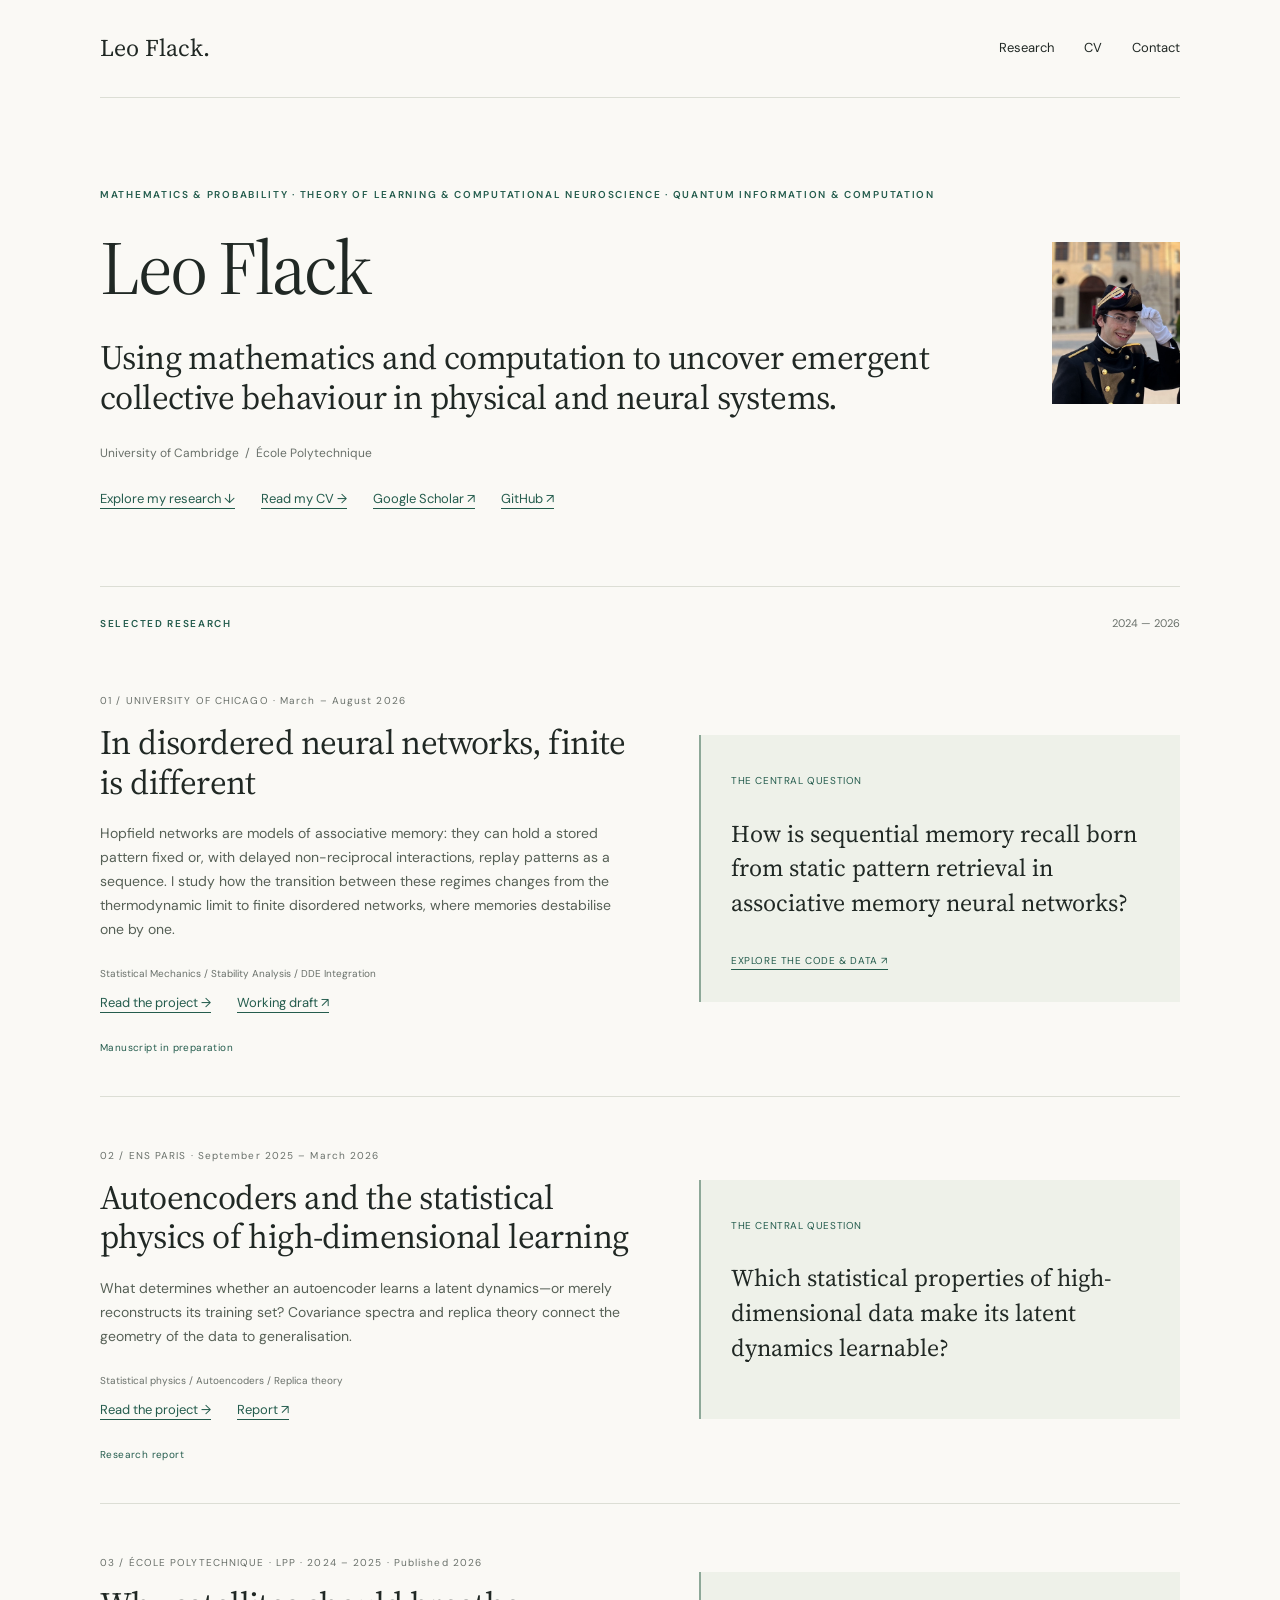
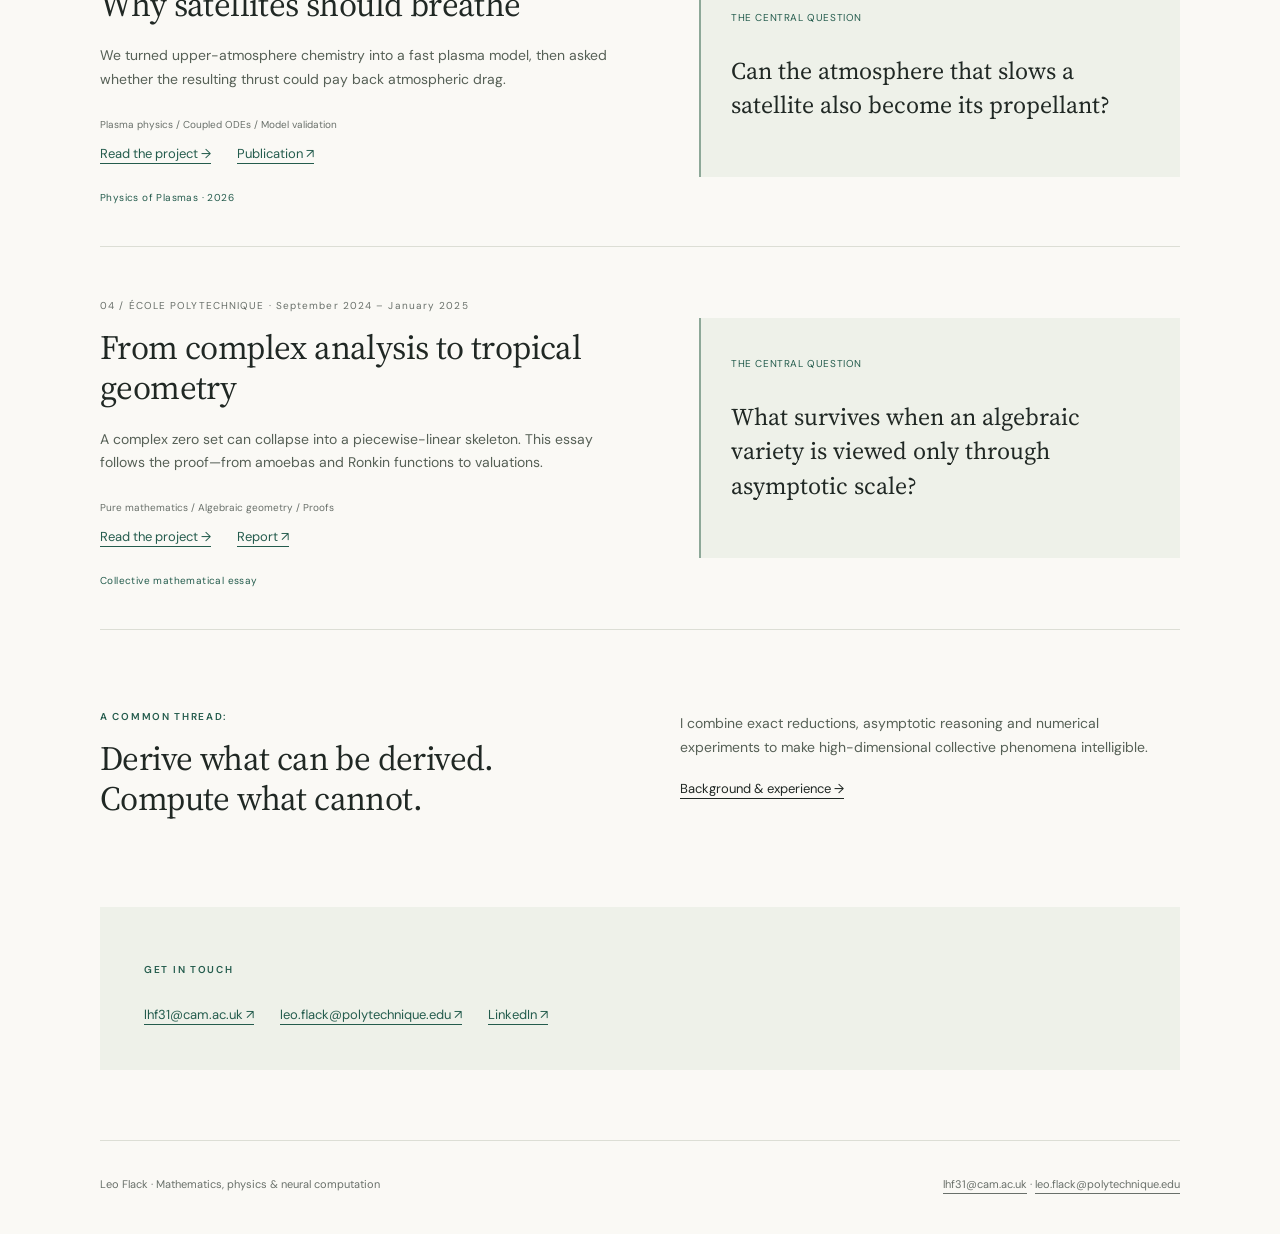
==== commit f6f3550a: "Remove portrait frame" ====
--- a/index.html
+++ b/index.html
@@ -1,2 +1,2 @@
-<!DOCTYPE html><html lang="en"><head><meta charSet="utf-8"/><meta name="viewport" content="width=device-width, initial-scale=1"/><link rel="preload" href="/leo-flack-portrait.jpg" as="image"/><link rel="stylesheet" href="/_next/static/css/index.BpsEyUqx.css" data-rsc-css-href="/_next/static/css/index.BpsEyUqx.css" data-precedence="vite-rsc/importer-resources"/><link rel="modulepreload" fetchPriority="low" href="/_next/static/chunks/index-7dYBTK44.js"/><script src="/_next/static/chunks/rolldown-runtime-C60lm6uB.js" type="module" async=""></script><script src="/_next/static/chunks/framework-BgSIrAUN.js" type="module" async=""></script><link rel="modulepreload" href="/_next/static/chunks/layout-segment-context-CFfB8UE7.js" crossorigin=""/><title>Leo Flack | Mathematics, physics &amp; neural computation</title><meta name="description" content="Mathematics and probability, theory of learning and computational neuroscience, quantum information and computation."/><link rel="shortcut icon" href="/favicon.svg"/><link rel="icon" href="/favicon.svg"/><script>Object.assign(((self[Symbol.for("vinext.navigationRuntime")]??={bootstrap:{routeManifest:null},functions:{}}).bootstrap.rsc??={rsc:[]}),{params:{},nav:{"pathname":"/","searchParams":[]}})</script><link rel="modulepreload" href="/_next/static/chunks/index-7dYBTK44.js" />
-</head><body><a class="skip" href="#main">Skip to content</a><header><a class="wordmark" href="/">Leo Flack.</a><nav aria-label="Main navigation"><a href="/#research">Research</a><a href="/cv.html">CV</a><a href="/#contact">Contact</a></nav></header><main id="main"><section class="intro"><div class="intro-copy"><p class="eyebrow">MATHEMATICS &amp; PROBABILITY · THEORY OF LEARNING &amp; COMPUTATIONAL NEUROSCIENCE · QUANTUM INFORMATION &amp; COMPUTATION</p><h1>Leo Flack</h1><p class="lead">Using mathematics and computation to uncover emergent collective behaviour in physical and neural systems.</p><p class="affiliation">University of Cambridge  /  École Polytechnique</p><div class="links"><a href="#research">Explore my research ↓</a><a href="/cv.html">Read my CV →</a><a href="https://scholar.google.com/citations?user=XdcAmPsAAAAJ&amp;hl=fr&amp;oi=ao">Google Scholar ↗</a><a href="https://github.com/leoF333">GitHub ↗</a></div></div><figure class="portrait"><img src="/leo-flack-portrait.jpg" alt="Leo Flack" width="390" height="493"/></figure></section><section id="research" aria-labelledby="research-title"><div class="section-heading"><h2 id="research-title" class="eyebrow">SELECTED RESEARCH</h2><span>2024 — 2026</span></div><article class="project"><div><p class="project-meta">01<!-- --> / <!-- -->UNIVERSITY OF CHICAGO<!-- --> · <!-- -->March – August 2026</p><h2><a class="project-title" href="/research/hopfield.html">In disordered neural networks, finite is different</a></h2><p>Hopfield networks are models of associative memory: they can hold a stored pattern fixed or, with delayed non-reciprocal interactions, replay patterns as a sequence. I study how the transition between these regimes changes from the thermodynamic limit to finite disordered networks, where memories destabilise one by one.</p><p class="tags">Statistical Mechanics / Stability Analysis / DDE Integration</p><div class="links"><a href="/research/hopfield.html">Read the project →</a><a href="/documents/hopfield-draft.pdf">Working draft<!-- --> ↗</a></div><p class="status-label">Manuscript in preparation</p></div><div class="research-note"><span class="note-label">THE CENTRAL QUESTION</span><p>How is sequential memory recall born from static pattern retrieval in associative memory neural networks?</p><a class="note-foot" href="https://github.com/leoF333/hopfield-dynamics">EXPLORE THE CODE &amp; DATA ↗</a></div></article><article class="project"><div><p class="project-meta">02<!-- --> / <!-- -->ENS PARIS<!-- --> · <!-- -->September 2025 – March 2026</p><h2><a class="project-title" href="/research/learning.html">Autoencoders and the statistical physics of high-dimensional learning</a></h2><p>What determines whether an autoencoder learns a latent dynamics—or merely reconstructs its training set? Covariance spectra and replica theory connect the geometry of the data to generalisation.</p><p class="tags">Statistical physics / Autoencoders / Replica theory</p><div class="links"><a href="/research/learning.html">Read the project →</a><a href="/documents/autoencoder-report.pdf">Report<!-- --> ↗</a></div><p class="status-label">Research report</p></div><div class="research-note"><span class="note-label">THE CENTRAL QUESTION</span><p>Which statistical properties of high-dimensional data make its latent dynamics learnable?</p></div></article><article class="project"><div><p class="project-meta">03<!-- --> / <!-- -->ÉCOLE POLYTECHNIQUE · LPP<!-- --> · <!-- -->2024 – 2025 · Published 2026</p><h2><a class="project-title" href="/research/plasma.html">Why satellites should breathe</a></h2><p>We turned upper-atmosphere chemistry into a fast plasma model, then asked whether the resulting thrust could pay back atmospheric drag.</p><p class="tags">Plasma physics / Coupled ODEs / Model validation</p><div class="links"><a href="/research/plasma.html">Read the project →</a><a href="https://doi.org/10.1063/5.0327675">Publication<!-- --> ↗</a></div><p class="status-label">Physics of Plasmas · 2026</p></div><div class="research-note"><span class="note-label">THE CENTRAL QUESTION</span><p>Can the atmosphere that slows a satellite also become its propellant?</p></div></article><article class="project"><div><p class="project-meta">04<!-- --> / <!-- -->ÉCOLE POLYTECHNIQUE<!-- --> · <!-- -->September 2024 – January 2025</p><h2><a class="project-title" href="/research/tropical.html">From complex analysis to tropical geometry</a></h2><p>A complex zero set can collapse into a piecewise-linear skeleton. This essay follows the proof—from amoebas and Ronkin functions to valuations.</p><p class="tags">Pure mathematics / Algebraic geometry / Proofs</p><div class="links"><a href="/research/tropical.html">Read the project →</a><a href="/documents/tropical-geometry.pdf">Report<!-- --> ↗</a></div><p class="status-label">Collective mathematical essay</p></div><div class="research-note"><span class="note-label">THE CENTRAL QUESTION</span><p>What survives when an algebraic variety is viewed only through asymptotic scale?</p></div></article></section><section class="about"><div><p class="eyebrow">A COMMON THREAD:</p><h2>Derive what can be derived.<br/>Compute what cannot.</h2></div><div><p>I combine exact reductions, asymptotic reasoning and numerical experiments to make high-dimensional collective phenomena intelligible.</p><a href="/cv.html">Background &amp; experience →</a></div></section><section id="contact" class="contact"><p class="eyebrow">GET IN TOUCH</p><div class="links"><a href="mailto:lhf31@cam.ac.uk">lhf31@cam.ac.uk ↗</a><a href="mailto:leo.flack@polytechnique.edu">leo.flack@polytechnique.edu ↗</a><a href="https://www.linkedin.com/in/leoflack/">LinkedIn ↗</a></div></section></main><footer><span>Leo Flack · Mathematics, physics &amp; neural computation</span><span><a href="mailto:lhf31@cam.ac.uk">lhf31@cam.ac.uk</a> · <a href="mailto:leo.flack@polytechnique.edu">leo.flack@polytechnique.edu</a></span></footer><script type="module" src="/_next/static/chunks/index-7dYBTK44.js" id="_R_" async=""></script><script>((self[Symbol.for("vinext.navigationRuntime")]??={bootstrap:{routeManifest:null},functions:{}}).bootstrap.rsc??={rsc:[]}).rsc.push("2:I[\"8c0f216c4604\",[],\"Children\",1]\n")</script><script>((self[Symbol.for("vinext.navigationRuntime")]??={bootstrap:{routeManifest:null},functions:{}}).bootstrap.rsc??={rsc:[]}).rsc.push("3:I[\"593f344dc510\",[],\"GlobalErrorBoundary\",1]\n")</script><script>((self[Symbol.for("vinext.navigationRuntime")]??={bootstrap:{routeManifest:null},functions:{}}).bootstrap.rsc??={rsc:[]}).rsc.push("4:I[\"0b874ad30386\",[],\"default\",1]\n")</script><script>((self[Symbol.for("vinext.navigationRuntime")]??={bootstrap:{routeManifest:null},functions:{}}).bootstrap.rsc??={rsc:[]}).rsc.push("5:I[\"593f344dc510\",[],\"ErrorBoundary\",1]\n")</script><script>((self[Symbol.for("vinext.navigationRuntime")]??={bootstrap:{routeManifest:null},functions:{}}).bootstrap.rsc??={rsc:[]}).rsc.push("6:I[\"15c18cfaeeff\",[],\"LayoutSegmentProvider\",1]\n")</script><script>((self[Symbol.for("vinext.navigationRuntime")]??={bootstrap:{routeManifest:null},functions:{}}).bootstrap.rsc??={rsc:[]}).rsc.push("7:I[\"8c0f216c4604\",[],\"Slot\",1]\n")</script><script>((self[Symbol.for("vinext.navigationRuntime")]??={bootstrap:{routeManifest:null},functions:{}}).bootstrap.rsc??={rsc:[]}).rsc.push("8:I[\"593f344dc510\",[],\"NotFoundBoundary\",1]\n")</script><script>((self[Symbol.for("vinext.navigationRuntime")]??={bootstrap:{routeManifest:null},functions:{}}).bootstrap.rsc??={rsc:[]}).rsc.push("9:I[\"9276801271d6\",[],\"AppRouterScrollTarget\",1]\n")</script><script>((self[Symbol.for("vinext.navigationRuntime")]??={bootstrap:{routeManifest:null},functions:{}}).bootstrap.rsc??={rsc:[]}).rsc.push("a:I[\"593f344dc510\",[],\"RedirectBoundary\",1]\n")</script><script>((self[Symbol.for("vinext.navigationRuntime")]??={bootstrap:{routeManifest:null},functions:{}}).bootstrap.rsc??={rsc:[]}).rsc.push(":HL[\"/_next/static/css/index.BpsEyUqx.css\",\"style\"     ]\n")</script><script>((self[Symbol.for("vinext.navigationRuntime")]??={bootstrap:{routeManifest:null},functions:{}}).bootstrap.rsc??={rsc:[]}).rsc.push("0:{\"__route\":\"route:/\",\"__interceptionContext\":null,\"__layoutIds\":[\"layout:/\"],\"__rootLayout\":\"/\",\"__sourcePage\":\"/page\",\"page:/\":\"$L1\",\"layout:/\":[[[[\"$\",\"link\",\"css:/_next/static/css/index.BpsEyUqx.css\",{\"rel\":\"stylesheet\",\"precedence\":\"vite-rsc/importer-resources\",\"href\":\"/_next/static/css/index.BpsEyUqx.css\",\"data-rsc-css-href\":\"/_next/static/css/index.BpsEyUqx.css\"}],\"$undefined\"],[\"$\",\"html\",null,{\"lang\":\"en\",\"children\":[\"$\",\"body\",null,{\"children\":[[\"$\",\"a\",null,{\"className\":\"skip\",\"href\":\"#main\",\"children\":\"Skip to content\"}],[\"$\",\"header\",null,{\"children\":[[\"$\",\"a\",null,{\"className\":\"wordmark\",\"href\":\"/\",\"children\":\"Leo Flack.\"}],[\"$\",\"nav\",null,{\"aria-label\":\"Main navigation\",\"children\":[[\"$\",\"a\",null,{\"href\":\"/#research\",\"children\":\"Research\"}],[\"$\",\"a\",null,{\"href\":\"/cv.html\",\"children\":\"CV\"}],[\"$\",\"a\",null,{\"href\":\"/#contact\",\"children\":\"Contact\"}]]}]]}],[\"$\",\"$L2\",null,{}],[\"$\",\"footer\",null,{\"children\":[[\"$\",\"span\",null,{\"children\":\"Leo Flack · Mathematics, physics \u0026 neural computation\"}],[\"$\",\"span\",null,{\"children\":[[\"$\",\"a\",null,{\"href\":\"mailto:lhf31@cam.ac.uk\",\"children\":\"lhf31@cam.ac.uk\"}],\" · \",[\"$\",\"a\",null,{\"href\":\"mailto:leo.flack@polytechnique.edu\",\"children\":\"leo.flack@polytechnique.edu\"}]]}]]}]]}]}]],null],\"route:/\":[[[\"$\",\"meta\",null,{\"charSet\":\"utf-8\"}],[[\"$\",\"title\",\"0\",{\"children\":\"Leo Flack | Mathematics, physics \u0026 neural computation\"}],[\"$\",\"meta\",\"1\",{\"name\":\"description\",\"content\":\"Mathematics and probability, theory of learning and computational neuroscience, quantum information and computation.\"}],[\"$\",\"link\",\"2\",{\"rel\":\"shortcut icon\",\"href\":\"/favicon.svg\"}],[\"$\",\"link\",\"3\",{\"rel\":\"icon\",\"href\":\"/favicon.svg\"}]],[[\"$\",\"meta\",\"0\",{\"name\":\"viewport\",\"content\":\"width=device-width, initial-scale=1\"}]]],[\"$\",\"$L3\",null,{\"fallback\":\"$4\",\"children\":[\"$\",\"$L5\",null,{\"fallback\":\"$4\",\"children\":[\"$\",\"$L6\",null,{\"providerId\":\"layout:/\",\"segmentMap\":{\"children\":[]},\"children\":[\"$\",\"$L7\",null,{\"id\":\"layout:/\",\"parallelSlots\":\"$undefined\",\"children\":[\"$\",\"$L8\",null,{\"resetKey\":\"\",\"fallback\":[\"$\",\"main\",null,{\"id\":\"main\",\"className\":\"detail\",\"children\":[[\"$\",\"p\",null,{\"className\":\"eyebrow\",\"children\":\"404\"}],[\"$\",\"h1\",null,{\"children\":\"Page not found.\"}],[\"$\",\"p\",null,{\"children\":[\"$\",\"a\",null,{\"href\":\"/\",\"children\":\"Return to the research homepage →\"}]}]]}],\"children\":[\"$\",\"$L8\",null,{\"resetKey\":\"\",\"fallback\":[\"$\",\"main\",null,{\"id\":\"main\",\"className\":\"detail\",\"children\":[[\"$\",\"p\",null,{\"className\":\"eyebrow\",\"children\":\"404\"}],[\"$\",\"h1\",null,{\"children\":\"Page not found.\"}],[\"$\",\"p\",null,{\"children\":[\"$\",\"a\",null,{\"href\":\"/\",\"children\":\"Return to the research homepage →\"}]}]]}],\"children\":[\"$\",\"$L9\",null,{\"children\":[\"$\",\"$La\",null,{\"children\":[[\"$\",\"$L6\",null,{\"providerId\":\"page:/\",\"segmentMap\":{\"children\":[\"__PAGE__\"]},\"children\":[\"$\",\"$L7\",null,{\"id\":\"page:/\"}]}],null]}]}]}]}]}]}]}]}],null,null],\"__layoutFlags\":{\"layout:/\":\"s\"},\"__artifactCompatibility\":{\"schemaVersion\":1,\"graphVersion\":\"app-route-graph:1177fd80f83fa7b0\",\"deploymentVersion\":\"7f94640c-a42f-482a-a321-d2ecd4cedc25\",\"appElementsSchemaVersion\":1,\"rscPayloadSchemaVersion\":1,\"rootBoundaryId\":\"/\",\"renderEpoch\":null},\"__renderObservation\":{\"schemaVersion\":1,\"output\":{\"kind\":\"app-rsc\",\"mountedSlotsFingerprint\":null,\"renderEpoch\":null,\"rootBoundaryId\":\"/\",\"routeId\":\"route:/\"},\"completeness\":\"partial\",\"boundaryOutcome\":{\"kind\":\"unknown\"},\"requestApis\":[{\"kind\":\"connection\",\"status\":\"unknown\"},{\"kind\":\"cookies\",\"status\":\"unknown\"},{\"kind\":\"draftMode\",\"status\":\"unknown\"},{\"kind\":\"headers\",\"status\":\"unknown\"},{\"kind\":\"params\",\"status\":\"unknown\"},{\"kind\":\"searchParams\",\"status\":\"unknown\"}],\"dynamicFetches\":[],\"cacheTags\":[\"/\",\"_N_T_/\",\"_N_T_/index\",\"_N_T_/layout\",\"_N_T_/page\"],\"pathTags\":[\"/\"],\"cacheability\":\"unknown\",\"downgrade\":{\"target\":\"freshRender\",\"reasons\":[{\"code\":\"CP_DOWNGRADE_CACHEABILITY_UNKNOWN\",\"target\":\"freshRender\"},{\"code\":\"CP_DOWNGRADE_INCOMPLETE_OBSERVATION\",\"completeness\":\"partial\",\"target\":\"freshRender\"},{\"code\":\"CP_DOWNGRADE_UNKNOWN_REQUEST_API\",\"requestApi\":\"connection\",\"target\":\"freshRender\"},{\"code\":\"CP_DOWNGRADE_UNKNOWN_REQUEST_API\",\"requestApi\":\"cookies\",\"target\":\"freshRender\"},{\"code\":\"CP_DOWNGRADE_UNKNOWN_REQUEST_API\",\"requestApi\":\"draftMode\",\"target\":\"freshRender\"},{\"code\":\"CP_DOWNGRADE_UNKNOWN_REQUEST_API\",\"requestApi\":\"headers\",\"target\":\"freshRender\"},{\"code\":\"CP_DOWNGRADE_UNKNOWN_REQUEST_API\",\"requestApi\":\"params\",\"target\":\"freshRender\"},{\"code\":\"CP_DOWNGRADE_UNKNOWN_REQUEST_API\",\"requestApi\":\"searchParams\",\"target\":\"freshRender\"}],\"fallback\":{\"kind\":\"breakerFallback\",\"code\":\"CP_PRIVATE_DYNAMIC_DOWNGRADE\",\"mode\":\"renderFresh\",\"scope\":\"affectedOutput\",\"fields\":{\"reasonCodes\":[\"CP_DOWNGRADE_CACHEABILITY_UNKNOWN\",\"CP_DOWNGRADE_INCOMPLETE_OBSERVATION\",\"CP_DOWNGRADE_UNKNOWN_REQUEST_API\",\"CP_DOWNGRADE_UNKNOWN_REQUEST_API\",\"CP_DOWNGRADE_UNKNOWN_REQUEST_API\",\"CP_DOWNGRADE_UNKNOWN_REQUEST_API\",\"CP_DOWNGRADE_UNKNOWN_REQUEST_API\",\"CP_DOWNGRADE_UNKNOWN_REQUEST_API\"],\"target\":\"freshRender\"}},\"isPublicCacheCandidate\":false}}}\n")</script><script>((self[Symbol.for("vinext.navigationRuntime")]??={bootstrap:{routeManifest:null},functions:{}}).bootstrap.rsc??={rsc:[]}).rsc.push(":HL[\"/leo-flack-portrait.jpg\",\"image\"]\n")</script><script>((self[Symbol.for("vinext.navigationRuntime")]??={bootstrap:{routeManifest:null},functions:{}}).bootstrap.rsc??={rsc:[]}).rsc.push("1:[\"$\",\"main\",null,{\"id\":\"main\",\"children\":[[\"$\",\"section\",null,{\"className\":\"intro\",\"children\":[[\"$\",\"div\",null,{\"className\":\"intro-copy\",\"children\":[[\"$\",\"p\",null,{\"className\":\"eyebrow\",\"children\":\"MATHEMATICS \u0026 PROBABILITY · THEORY OF LEARNING \u0026 COMPUTATIONAL NEUROSCIENCE · QUANTUM INFORMATION \u0026 COMPUTATION\"}],[\"$\",\"h1\",null,{\"children\":\"Leo Flack\"}],[\"$\",\"p\",null,{\"className\":\"lead\",\"children\":\"Using mathematics and computation to uncover emergent collective behaviour in physical and neural systems.\"}],[\"$\",\"p\",null,{\"className\":\"affiliation\",\"children\":\"University of Cambridge  /  École Polytechnique\"}],[\"$\",\"div\",null,{\"className\":\"links\",\"children\":[[\"$\",\"a\",null,{\"href\":\"#research\",\"children\":\"Explore my research ↓\"}],[\"$\",\"a\",null,{\"href\":\"/cv.html\",\"children\":\"Read my CV →\"}],[\"$\",\"a\",null,{\"href\":\"https://scholar.google.com/citations?user=XdcAmPsAAAAJ\u0026hl=fr\u0026oi=ao\",\"children\":\"Google Scholar ↗\"}],[\"$\",\"a\",null,{\"href\":\"https://github.com/leoF333\",\"children\":\"GitHub ↗\"}]]}]]}],[\"$\",\"figure\",null,{\"className\":\"portrait\",\"children\":[\"$\",\"img\",null,{\"src\":\"/leo-flack-portrait.jpg\",\"alt\":\"Leo Flack\",\"width\":\"390\",\"height\":\"493\"}]}]]}],[\"$\",\"section\",null,{\"id\":\"research\",\"aria-labelledby\":\"research-title\",\"children\":[[\"$\",\"div\",null,{\"className\":\"section-heading\",\"children\":[[\"$\",\"h2\",null,{\"id\":\"research-title\",\"className\":\"eyebrow\",\"children\":\"SELECTED RESEARCH\"}],[\"$\",\"span\",null,{\"children\":\"2024 — 2026\"}]]}],[[\"$\",\"article\",\"hopfield\",{\"className\":\"project\",\"children\":[[\"$\",\"div\",null,{\"children\":[[\"$\",\"p\",null,{\"className\":\"project-meta\",\"children\":[\"01\",\" / \",\"UNIVERSITY OF CHICAGO\",\" · \",\"March – August 2026\"]}],[\"$\",\"h2\",null,{\"children\":[\"$\",\"a\",null,{\"className\":\"project-title\",\"href\":\"/research/hopfield.html\",\"children\":\"In disordered neural networks, finite is different\"}]}],[\"$\",\"p\",null,{\"children\":\"Hopfield networks are models of associative memory: they can hold a stored pattern fixed or, with delayed non-reciprocal interactions, replay patterns as a sequence. I study how the transition between these regimes changes from the thermodynamic limit to finite disordered networks, where memories destabilise one by one.\"}],[\"$\",\"p\",null,{\"className\":\"tags\",\"children\":\"Statistical Mechanics / Stability Analysis / DDE Integration\"}],[\"$\",\"div\",null,{\"className\":\"links\",\"children\":[[\"$\",\"a\",null,{\"href\":\"/research/hopfield.html\",\"children\":\"Read the project →\"}],[\"$\",\"a\",null,{\"href\":\"/documents/hopfield-draft.pdf\",\"children\":[\"Working draft\",\" ↗\"]}]]}],[\"$\",\"p\",null,{\"className\":\"status-label\",\"children\":\"Manuscript in preparation\"}]]}],[\"$\",\"div\",null,{\"className\":\"research-note\",\"children\":[[\"$\",\"span\",null,{\"className\":\"note-label\",\"children\":\"THE CENTRAL QUESTION\"}],[\"$\",\"p\",null,{\"children\":\"How is sequential memory recall born from static pattern retrieval in associative memory neural networks?\"}],[\"$\",\"a\",null,{\"className\":\"note-foot\",\"href\":\"https://github.com/leoF333/hopfield-dynamics\",\"children\":\"EXPLORE THE CODE \u0026 DATA ↗\"}]]}]]}],[\"$\",\"article\",\"learning\",{\"className\":\"project\",\"children\":[[\"$\",\"div\",null,{\"children\":[[\"$\",\"p\",null,{\"className\":\"project-meta\",\"children\":[\"02\",\" / \",\"ENS PARIS\",\" · \",\"September 2025 – March 2026\"]}],[\"$\",\"h2\",null,{\"children\":[\"$\",\"a\",null,{\"className\":\"project-title\",\"href\":\"/research/learning.html\",\"children\":\"Autoencoders and the statistical physics of high-dimensional learning\"}]}],[\"$\",\"p\",null,{\"children\":\"What determines whether an autoencoder learns a latent dynamics—or merely reconstructs its training set? Covariance spectra and replica theory connect the geometry of the data to generalisation.\"}],[\"$\",\"p\",null,{\"className\":\"tags\",\"children\":\"Statistical physics / Autoencoders / Replica theory\"}],[\"$\",\"div\",null,{\"className\":\"links\",\"children\":[[\"$\",\"a\",null,{\"href\":\"/research/learning.html\",\"children\":\"Read the project →\"}],[\"$\",\"a\",null,{\"href\":\"/documents/autoencoder-report.pdf\",\"children\":[\"Report\",\" ↗\"]}]]}],[\"$\",\"p\",null,{\"className\":\"status-label\",\"children\":\"Research report\"}]]}],[\"$\",\"div\",null,{\"className\":\"research-note\",\"children\":[[\"$\",\"span\",null,{\"className\":\"note-label\",\"children\":\"THE CENTRAL QUESTION\"}],[\"$\",\"p\",null,{\"children\":\"Which statistical properties of high-dimensional data make its latent dynamics learnable?\"}],false]}]]}],\"$Lb\",\"$Lc\"]]}],\"$Ld\",\"$Le\"]}]\n")</script><script>((self[Symbol.for("vinext.navigationRuntime")]??={bootstrap:{routeManifest:null},functions:{}}).bootstrap.rsc??={rsc:[]}).rsc.push("b:[\"$\",\"article\",\"plasma\",{\"className\":\"project\",\"children\":[[\"$\",\"div\",null,{\"children\":[[\"$\",\"p\",null,{\"className\":\"project-meta\",\"children\":[\"03\",\" / \",\"ÉCOLE POLYTECHNIQUE · LPP\",\" · \",\"2024 – 2025 · Published 2026\"]}],[\"$\",\"h2\",null,{\"children\":[\"$\",\"a\",null,{\"className\":\"project-title\",\"href\":\"/research/plasma.html\",\"children\":\"Why satellites should breathe\"}]}],[\"$\",\"p\",null,{\"children\":\"We turned upper-atmosphere chemistry into a fast plasma model, then asked whether the resulting thrust could pay back atmospheric drag.\"}],[\"$\",\"p\",null,{\"className\":\"tags\",\"children\":\"Plasma physics / Coupled ODEs / Model validation\"}],[\"$\",\"div\",null,{\"className\":\"links\",\"children\":[[\"$\",\"a\",null,{\"href\":\"/research/plasma.html\",\"children\":\"Read the project →\"}],[\"$\",\"a\",null,{\"href\":\"https://doi.org/10.1063/5.0327675\",\"children\":[\"Publication\",\" ↗\"]}]]}],[\"$\",\"p\",null,{\"className\":\"status-label\",\"children\":\"Physics of Plasmas · 2026\"}]]}],[\"$\",\"div\",null,{\"className\":\"research-note\",\"children\":[[\"$\",\"span\",null,{\"className\":\"note-label\",\"children\":\"THE CENTRAL QUESTION\"}],[\"$\",\"p\",null,{\"children\":\"Can the atmosphere that slows a satellite also become its propellant?\"}],false]}]]}]\n")</script><script>((self[Symbol.for("vinext.navigationRuntime")]??={bootstrap:{routeManifest:null},functions:{}}).bootstrap.rsc??={rsc:[]}).rsc.push("c:[\"$\",\"article\",\"tropical\",{\"className\":\"project\",\"children\":[[\"$\",\"div\",null,{\"children\":[[\"$\",\"p\",null,{\"className\":\"project-meta\",\"children\":[\"04\",\" / \",\"ÉCOLE POLYTECHNIQUE\",\" · \",\"September 2024 – January 2025\"]}],[\"$\",\"h2\",null,{\"children\":[\"$\",\"a\",null,{\"className\":\"project-title\",\"href\":\"/research/tropical.html\",\"children\":\"From complex analysis to tropical geometry\"}]}],[\"$\",\"p\",null,{\"children\":\"A complex zero set can collapse into a piecewise-linear skeleton. This essay follows the proof—from amoebas and Ronkin functions to valuations.\"}],[\"$\",\"p\",null,{\"className\":\"tags\",\"children\":\"Pure mathematics / Algebraic geometry / Proofs\"}],[\"$\",\"div\",null,{\"className\":\"links\",\"children\":[[\"$\",\"a\",null,{\"href\":\"/research/tropical.html\",\"children\":\"Read the project →\"}],[\"$\",\"a\",null,{\"href\":\"/documents/tropical-geometry.pdf\",\"children\":[\"Report\",\" ↗\"]}]]}],[\"$\",\"p\",null,{\"className\":\"status-label\",\"children\":\"Collective mathematical essay\"}]]}],[\"$\",\"div\",null,{\"className\":\"research-note\",\"children\":[[\"$\",\"span\",null,{\"className\":\"note-label\",\"children\":\"THE CENTRAL QUESTION\"}],[\"$\",\"p\",null,{\"children\":\"What survives when an algebraic variety is viewed only through asymptotic scale?\"}],false]}]]}]\n")</script><script>((self[Symbol.for("vinext.navigationRuntime")]??={bootstrap:{routeManifest:null},functions:{}}).bootstrap.rsc??={rsc:[]}).rsc.push("d:[\"$\",\"section\",null,{\"className\":\"about\",\"children\":[[\"$\",\"div\",null,{\"children\":[[\"$\",\"p\",null,{\"className\":\"eyebrow\",\"children\":\"A COMMON THREAD:\"}],[\"$\",\"h2\",null,{\"children\":[\"Derive what can be derived.\",[\"$\",\"br\",null,{}],\"Compute what cannot.\"]}]]}],[\"$\",\"div\",null,{\"children\":[[\"$\",\"p\",null,{\"children\":\"I combine exact reductions, asymptotic reasoning and numerical experiments to make high-dimensional collective phenomena intelligible.\"}],[\"$\",\"a\",null,{\"href\":\"/cv.html\",\"children\":\"Background \u0026 experience →\"}]]}]]}]\n")</script><script>((self[Symbol.for("vinext.navigationRuntime")]??={bootstrap:{routeManifest:null},functions:{}}).bootstrap.rsc??={rsc:[]}).rsc.push("e:[\"$\",\"section\",null,{\"id\":\"contact\",\"className\":\"contact\",\"children\":[[\"$\",\"p\",null,{\"className\":\"eyebrow\",\"children\":\"GET IN TOUCH\"}],[\"$\",\"div\",null,{\"className\":\"links\",\"children\":[[\"$\",\"a\",null,{\"href\":\"mailto:lhf31@cam.ac.uk\",\"children\":\"lhf31@cam.ac.uk ↗\"}],[\"$\",\"a\",null,{\"href\":\"mailto:leo.flack@polytechnique.edu\",\"children\":\"leo.flack@polytechnique.edu ↗\"}],[\"$\",\"a\",null,{\"href\":\"https://www.linkedin.com/in/leoflack/\",\"children\":\"LinkedIn ↗\"}]]}]]}]\n")</script><script>Object.assign(((self[Symbol.for("vinext.navigationRuntime")]??={bootstrap:{routeManifest:null},functions:{}}).bootstrap.rsc??={rsc:[]}),{"initialCacheKind":"static"});((self[Symbol.for("vinext.navigationRuntime")]??={bootstrap:{routeManifest:null},functions:{}}).bootstrap.rsc??={rsc:[]}).done=true</script></body></html>+<!DOCTYPE html><html lang="en"><head><meta charSet="utf-8"/><meta name="viewport" content="width=device-width, initial-scale=1"/><link rel="preload" href="/leo-flack-portrait.jpg" as="image"/><link rel="stylesheet" href="/_next/static/css/index.B1SBXD-2.css" data-rsc-css-href="/_next/static/css/index.B1SBXD-2.css" data-precedence="vite-rsc/importer-resources"/><link rel="modulepreload" fetchPriority="low" href="/_next/static/chunks/index-BzhQxFDx.js"/><script src="/_next/static/chunks/rolldown-runtime-C60lm6uB.js" type="module" async=""></script><script src="/_next/static/chunks/framework-BgSIrAUN.js" type="module" async=""></script><link rel="modulepreload" href="/_next/static/chunks/layout-segment-context-B5jiNmcr.js" crossorigin=""/><title>Leo Flack | Mathematics, physics &amp; neural computation</title><meta name="description" content="Mathematics and probability, theory of learning and computational neuroscience, quantum information and computation."/><link rel="shortcut icon" href="/favicon.svg"/><link rel="icon" href="/favicon.svg"/><script>Object.assign(((self[Symbol.for("vinext.navigationRuntime")]??={bootstrap:{routeManifest:null},functions:{}}).bootstrap.rsc??={rsc:[]}),{params:{},nav:{"pathname":"/","searchParams":[]}})</script><link rel="modulepreload" href="/_next/static/chunks/index-BzhQxFDx.js" />
+</head><body><a class="skip" href="#main">Skip to content</a><header><a class="wordmark" href="/">Leo Flack.</a><nav aria-label="Main navigation"><a href="/#research">Research</a><a href="/cv.html">CV</a><a href="/#contact">Contact</a></nav></header><main id="main"><section class="intro"><div class="intro-copy"><p class="eyebrow">MATHEMATICS &amp; PROBABILITY · THEORY OF LEARNING &amp; COMPUTATIONAL NEUROSCIENCE · QUANTUM INFORMATION &amp; COMPUTATION</p><h1>Leo Flack</h1><p class="lead">Using mathematics and computation to uncover emergent collective behaviour in physical and neural systems.</p><p class="affiliation">University of Cambridge  /  École Polytechnique</p><div class="links"><a href="#research">Explore my research ↓</a><a href="/cv.html">Read my CV →</a><a href="https://scholar.google.com/citations?user=XdcAmPsAAAAJ&amp;hl=fr&amp;oi=ao">Google Scholar ↗</a><a href="https://github.com/leoF333">GitHub ↗</a></div></div><figure class="portrait"><img src="/leo-flack-portrait.jpg" alt="Leo Flack" width="390" height="493"/></figure></section><section id="research" aria-labelledby="research-title"><div class="section-heading"><h2 id="research-title" class="eyebrow">SELECTED RESEARCH</h2><span>2024 — 2026</span></div><article class="project"><div><p class="project-meta">01<!-- --> / <!-- -->UNIVERSITY OF CHICAGO<!-- --> · <!-- -->March – August 2026</p><h2><a class="project-title" href="/research/hopfield.html">In disordered neural networks, finite is different</a></h2><p>Hopfield networks are models of associative memory: they can hold a stored pattern fixed or, with delayed non-reciprocal interactions, replay patterns as a sequence. I study how the transition between these regimes changes from the thermodynamic limit to finite disordered networks, where memories destabilise one by one.</p><p class="tags">Statistical Mechanics / Stability Analysis / DDE Integration</p><div class="links"><a href="/research/hopfield.html">Read the project →</a><a href="/documents/hopfield-draft.pdf">Working draft<!-- --> ↗</a></div><p class="status-label">Manuscript in preparation</p></div><div class="research-note"><span class="note-label">THE CENTRAL QUESTION</span><p>How is sequential memory recall born from static pattern retrieval in associative memory neural networks?</p><a class="note-foot" href="https://github.com/leoF333/hopfield-dynamics">EXPLORE THE CODE &amp; DATA ↗</a></div></article><article class="project"><div><p class="project-meta">02<!-- --> / <!-- -->ENS PARIS<!-- --> · <!-- -->September 2025 – March 2026</p><h2><a class="project-title" href="/research/learning.html">Autoencoders and the statistical physics of high-dimensional learning</a></h2><p>What determines whether an autoencoder learns a latent dynamics—or merely reconstructs its training set? Covariance spectra and replica theory connect the geometry of the data to generalisation.</p><p class="tags">Statistical physics / Autoencoders / Replica theory</p><div class="links"><a href="/research/learning.html">Read the project →</a><a href="/documents/autoencoder-report.pdf">Report<!-- --> ↗</a></div><p class="status-label">Research report</p></div><div class="research-note"><span class="note-label">THE CENTRAL QUESTION</span><p>Which statistical properties of high-dimensional data make its latent dynamics learnable?</p></div></article><article class="project"><div><p class="project-meta">03<!-- --> / <!-- -->ÉCOLE POLYTECHNIQUE · LPP<!-- --> · <!-- -->2024 – 2025 · Published 2026</p><h2><a class="project-title" href="/research/plasma.html">Why satellites should breathe</a></h2><p>We turned upper-atmosphere chemistry into a fast plasma model, then asked whether the resulting thrust could pay back atmospheric drag.</p><p class="tags">Plasma physics / Coupled ODEs / Model validation</p><div class="links"><a href="/research/plasma.html">Read the project →</a><a href="https://doi.org/10.1063/5.0327675">Publication<!-- --> ↗</a></div><p class="status-label">Physics of Plasmas · 2026</p></div><div class="research-note"><span class="note-label">THE CENTRAL QUESTION</span><p>Can the atmosphere that slows a satellite also become its propellant?</p></div></article><article class="project"><div><p class="project-meta">04<!-- --> / <!-- -->ÉCOLE POLYTECHNIQUE<!-- --> · <!-- -->September 2024 – January 2025</p><h2><a class="project-title" href="/research/tropical.html">From complex analysis to tropical geometry</a></h2><p>A complex zero set can collapse into a piecewise-linear skeleton. This essay follows the proof—from amoebas and Ronkin functions to valuations.</p><p class="tags">Pure mathematics / Algebraic geometry / Proofs</p><div class="links"><a href="/research/tropical.html">Read the project →</a><a href="/documents/tropical-geometry.pdf">Report<!-- --> ↗</a></div><p class="status-label">Collective mathematical essay</p></div><div class="research-note"><span class="note-label">THE CENTRAL QUESTION</span><p>What survives when an algebraic variety is viewed only through asymptotic scale?</p></div></article></section><section class="about"><div><p class="eyebrow">A COMMON THREAD:</p><h2>Derive what can be derived.<br/>Compute what cannot.</h2></div><div><p>I combine exact reductions, asymptotic reasoning and numerical experiments to make high-dimensional collective phenomena intelligible.</p><a href="/cv.html">Background &amp; experience →</a></div></section><section id="contact" class="contact"><p class="eyebrow">GET IN TOUCH</p><div class="links"><a href="mailto:lhf31@cam.ac.uk">lhf31@cam.ac.uk ↗</a><a href="mailto:leo.flack@polytechnique.edu">leo.flack@polytechnique.edu ↗</a><a href="https://www.linkedin.com/in/leoflack/">LinkedIn ↗</a></div></section></main><footer><span>Leo Flack · Mathematics, physics &amp; neural computation</span><span><a href="mailto:lhf31@cam.ac.uk">lhf31@cam.ac.uk</a> · <a href="mailto:leo.flack@polytechnique.edu">leo.flack@polytechnique.edu</a></span></footer><script type="module" src="/_next/static/chunks/index-BzhQxFDx.js" id="_R_" async=""></script><script>((self[Symbol.for("vinext.navigationRuntime")]??={bootstrap:{routeManifest:null},functions:{}}).bootstrap.rsc??={rsc:[]}).rsc.push("2:I[\"8c0f216c4604\",[],\"Children\",1]\n")</script><script>((self[Symbol.for("vinext.navigationRuntime")]??={bootstrap:{routeManifest:null},functions:{}}).bootstrap.rsc??={rsc:[]}).rsc.push("3:I[\"593f344dc510\",[],\"GlobalErrorBoundary\",1]\n")</script><script>((self[Symbol.for("vinext.navigationRuntime")]??={bootstrap:{routeManifest:null},functions:{}}).bootstrap.rsc??={rsc:[]}).rsc.push("4:I[\"0b874ad30386\",[],\"default\",1]\n")</script><script>((self[Symbol.for("vinext.navigationRuntime")]??={bootstrap:{routeManifest:null},functions:{}}).bootstrap.rsc??={rsc:[]}).rsc.push("5:I[\"593f344dc510\",[],\"ErrorBoundary\",1]\n")</script><script>((self[Symbol.for("vinext.navigationRuntime")]??={bootstrap:{routeManifest:null},functions:{}}).bootstrap.rsc??={rsc:[]}).rsc.push("6:I[\"15c18cfaeeff\",[],\"LayoutSegmentProvider\",1]\n")</script><script>((self[Symbol.for("vinext.navigationRuntime")]??={bootstrap:{routeManifest:null},functions:{}}).bootstrap.rsc??={rsc:[]}).rsc.push("7:I[\"8c0f216c4604\",[],\"Slot\",1]\n")</script><script>((self[Symbol.for("vinext.navigationRuntime")]??={bootstrap:{routeManifest:null},functions:{}}).bootstrap.rsc??={rsc:[]}).rsc.push("8:I[\"593f344dc510\",[],\"NotFoundBoundary\",1]\n")</script><script>((self[Symbol.for("vinext.navigationRuntime")]??={bootstrap:{routeManifest:null},functions:{}}).bootstrap.rsc??={rsc:[]}).rsc.push("9:I[\"9276801271d6\",[],\"AppRouterScrollTarget\",1]\n")</script><script>((self[Symbol.for("vinext.navigationRuntime")]??={bootstrap:{routeManifest:null},functions:{}}).bootstrap.rsc??={rsc:[]}).rsc.push("a:I[\"593f344dc510\",[],\"RedirectBoundary\",1]\n")</script><script>((self[Symbol.for("vinext.navigationRuntime")]??={bootstrap:{routeManifest:null},functions:{}}).bootstrap.rsc??={rsc:[]}).rsc.push(":HL[\"/_next/static/css/index.B1SBXD-2.css\",\"style\"     ]\n")</script><script>((self[Symbol.for("vinext.navigationRuntime")]??={bootstrap:{routeManifest:null},functions:{}}).bootstrap.rsc??={rsc:[]}).rsc.push("0:{\"__route\":\"route:/\",\"__interceptionContext\":null,\"__layoutIds\":[\"layout:/\"],\"__rootLayout\":\"/\",\"__sourcePage\":\"/page\",\"page:/\":\"$L1\",\"layout:/\":[[[[\"$\",\"link\",\"css:/_next/static/css/index.B1SBXD-2.css\",{\"rel\":\"stylesheet\",\"precedence\":\"vite-rsc/importer-resources\",\"href\":\"/_next/static/css/index.B1SBXD-2.css\",\"data-rsc-css-href\":\"/_next/static/css/index.B1SBXD-2.css\"}],\"$undefined\"],[\"$\",\"html\",null,{\"lang\":\"en\",\"children\":[\"$\",\"body\",null,{\"children\":[[\"$\",\"a\",null,{\"className\":\"skip\",\"href\":\"#main\",\"children\":\"Skip to content\"}],[\"$\",\"header\",null,{\"children\":[[\"$\",\"a\",null,{\"className\":\"wordmark\",\"href\":\"/\",\"children\":\"Leo Flack.\"}],[\"$\",\"nav\",null,{\"aria-label\":\"Main navigation\",\"children\":[[\"$\",\"a\",null,{\"href\":\"/#research\",\"children\":\"Research\"}],[\"$\",\"a\",null,{\"href\":\"/cv.html\",\"children\":\"CV\"}],[\"$\",\"a\",null,{\"href\":\"/#contact\",\"children\":\"Contact\"}]]}]]}],[\"$\",\"$L2\",null,{}],[\"$\",\"footer\",null,{\"children\":[[\"$\",\"span\",null,{\"children\":\"Leo Flack · Mathematics, physics \u0026 neural computation\"}],[\"$\",\"span\",null,{\"children\":[[\"$\",\"a\",null,{\"href\":\"mailto:lhf31@cam.ac.uk\",\"children\":\"lhf31@cam.ac.uk\"}],\" · \",[\"$\",\"a\",null,{\"href\":\"mailto:leo.flack@polytechnique.edu\",\"children\":\"leo.flack@polytechnique.edu\"}]]}]]}]]}]}]],null],\"route:/\":[[[\"$\",\"meta\",null,{\"charSet\":\"utf-8\"}],[[\"$\",\"title\",\"0\",{\"children\":\"Leo Flack | Mathematics, physics \u0026 neural computation\"}],[\"$\",\"meta\",\"1\",{\"name\":\"description\",\"content\":\"Mathematics and probability, theory of learning and computational neuroscience, quantum information and computation.\"}],[\"$\",\"link\",\"2\",{\"rel\":\"shortcut icon\",\"href\":\"/favicon.svg\"}],[\"$\",\"link\",\"3\",{\"rel\":\"icon\",\"href\":\"/favicon.svg\"}]],[[\"$\",\"meta\",\"0\",{\"name\":\"viewport\",\"content\":\"width=device-width, initial-scale=1\"}]]],[\"$\",\"$L3\",null,{\"fallback\":\"$4\",\"children\":[\"$\",\"$L5\",null,{\"fallback\":\"$4\",\"children\":[\"$\",\"$L6\",null,{\"providerId\":\"layout:/\",\"segmentMap\":{\"children\":[]},\"children\":[\"$\",\"$L7\",null,{\"id\":\"layout:/\",\"parallelSlots\":\"$undefined\",\"children\":[\"$\",\"$L8\",null,{\"resetKey\":\"\",\"fallback\":[\"$\",\"main\",null,{\"id\":\"main\",\"className\":\"detail\",\"children\":[[\"$\",\"p\",null,{\"className\":\"eyebrow\",\"children\":\"404\"}],[\"$\",\"h1\",null,{\"children\":\"Page not found.\"}],[\"$\",\"p\",null,{\"children\":[\"$\",\"a\",null,{\"href\":\"/\",\"children\":\"Return to the research homepage →\"}]}]]}],\"children\":[\"$\",\"$L8\",null,{\"resetKey\":\"\",\"fallback\":[\"$\",\"main\",null,{\"id\":\"main\",\"className\":\"detail\",\"children\":[[\"$\",\"p\",null,{\"className\":\"eyebrow\",\"children\":\"404\"}],[\"$\",\"h1\",null,{\"children\":\"Page not found.\"}],[\"$\",\"p\",null,{\"children\":[\"$\",\"a\",null,{\"href\":\"/\",\"children\":\"Return to the research homepage →\"}]}]]}],\"children\":[\"$\",\"$L9\",null,{\"children\":[\"$\",\"$La\",null,{\"children\":[[\"$\",\"$L6\",null,{\"providerId\":\"page:/\",\"segmentMap\":{\"children\":[\"__PAGE__\"]},\"children\":[\"$\",\"$L7\",null,{\"id\":\"page:/\"}]}],null]}]}]}]}]}]}]}]}],null,null],\"__layoutFlags\":{\"layout:/\":\"s\"},\"__artifactCompatibility\":{\"schemaVersion\":1,\"graphVersion\":\"app-route-graph:1177fd80f83fa7b0\",\"deploymentVersion\":\"3c26b30b-2f59-46d4-9254-630b982a97d2\",\"appElementsSchemaVersion\":1,\"rscPayloadSchemaVersion\":1,\"rootBoundaryId\":\"/\",\"renderEpoch\":null},\"__renderObservation\":{\"schemaVersion\":1,\"output\":{\"kind\":\"app-rsc\",\"mountedSlotsFingerprint\":null,\"renderEpoch\":null,\"rootBoundaryId\":\"/\",\"routeId\":\"route:/\"},\"completeness\":\"partial\",\"boundaryOutcome\":{\"kind\":\"unknown\"},\"requestApis\":[{\"kind\":\"connection\",\"status\":\"unknown\"},{\"kind\":\"cookies\",\"status\":\"unknown\"},{\"kind\":\"draftMode\",\"status\":\"unknown\"},{\"kind\":\"headers\",\"status\":\"unknown\"},{\"kind\":\"params\",\"status\":\"unknown\"},{\"kind\":\"searchParams\",\"status\":\"unknown\"}],\"dynamicFetches\":[],\"cacheTags\":[\"/\",\"_N_T_/\",\"_N_T_/index\",\"_N_T_/layout\",\"_N_T_/page\"],\"pathTags\":[\"/\"],\"cacheability\":\"unknown\",\"downgrade\":{\"target\":\"freshRender\",\"reasons\":[{\"code\":\"CP_DOWNGRADE_CACHEABILITY_UNKNOWN\",\"target\":\"freshRender\"},{\"code\":\"CP_DOWNGRADE_INCOMPLETE_OBSERVATION\",\"completeness\":\"partial\",\"target\":\"freshRender\"},{\"code\":\"CP_DOWNGRADE_UNKNOWN_REQUEST_API\",\"requestApi\":\"connection\",\"target\":\"freshRender\"},{\"code\":\"CP_DOWNGRADE_UNKNOWN_REQUEST_API\",\"requestApi\":\"cookies\",\"target\":\"freshRender\"},{\"code\":\"CP_DOWNGRADE_UNKNOWN_REQUEST_API\",\"requestApi\":\"draftMode\",\"target\":\"freshRender\"},{\"code\":\"CP_DOWNGRADE_UNKNOWN_REQUEST_API\",\"requestApi\":\"headers\",\"target\":\"freshRender\"},{\"code\":\"CP_DOWNGRADE_UNKNOWN_REQUEST_API\",\"requestApi\":\"params\",\"target\":\"freshRender\"},{\"code\":\"CP_DOWNGRADE_UNKNOWN_REQUEST_API\",\"requestApi\":\"searchParams\",\"target\":\"freshRender\"}],\"fallback\":{\"kind\":\"breakerFallback\",\"code\":\"CP_PRIVATE_DYNAMIC_DOWNGRADE\",\"mode\":\"renderFresh\",\"scope\":\"affectedOutput\",\"fields\":{\"reasonCodes\":[\"CP_DOWNGRADE_CACHEABILITY_UNKNOWN\",\"CP_DOWNGRADE_INCOMPLETE_OBSERVATION\",\"CP_DOWNGRADE_UNKNOWN_REQUEST_API\",\"CP_DOWNGRADE_UNKNOWN_REQUEST_API\",\"CP_DOWNGRADE_UNKNOWN_REQUEST_API\",\"CP_DOWNGRADE_UNKNOWN_REQUEST_API\",\"CP_DOWNGRADE_UNKNOWN_REQUEST_API\",\"CP_DOWNGRADE_UNKNOWN_REQUEST_API\"],\"target\":\"freshRender\"}},\"isPublicCacheCandidate\":false}}}\n")</script><script>((self[Symbol.for("vinext.navigationRuntime")]??={bootstrap:{routeManifest:null},functions:{}}).bootstrap.rsc??={rsc:[]}).rsc.push(":HL[\"/leo-flack-portrait.jpg\",\"image\"]\n")</script><script>((self[Symbol.for("vinext.navigationRuntime")]??={bootstrap:{routeManifest:null},functions:{}}).bootstrap.rsc??={rsc:[]}).rsc.push("1:[\"$\",\"main\",null,{\"id\":\"main\",\"children\":[[\"$\",\"section\",null,{\"className\":\"intro\",\"children\":[[\"$\",\"div\",null,{\"className\":\"intro-copy\",\"children\":[[\"$\",\"p\",null,{\"className\":\"eyebrow\",\"children\":\"MATHEMATICS \u0026 PROBABILITY · THEORY OF LEARNING \u0026 COMPUTATIONAL NEUROSCIENCE · QUANTUM INFORMATION \u0026 COMPUTATION\"}],[\"$\",\"h1\",null,{\"children\":\"Leo Flack\"}],[\"$\",\"p\",null,{\"className\":\"lead\",\"children\":\"Using mathematics and computation to uncover emergent collective behaviour in physical and neural systems.\"}],[\"$\",\"p\",null,{\"className\":\"affiliation\",\"children\":\"University of Cambridge  /  École Polytechnique\"}],[\"$\",\"div\",null,{\"className\":\"links\",\"children\":[[\"$\",\"a\",null,{\"href\":\"#research\",\"children\":\"Explore my research ↓\"}],[\"$\",\"a\",null,{\"href\":\"/cv.html\",\"children\":\"Read my CV →\"}],[\"$\",\"a\",null,{\"href\":\"https://scholar.google.com/citations?user=XdcAmPsAAAAJ\u0026hl=fr\u0026oi=ao\",\"children\":\"Google Scholar ↗\"}],[\"$\",\"a\",null,{\"href\":\"https://github.com/leoF333\",\"children\":\"GitHub ↗\"}]]}]]}],[\"$\",\"figure\",null,{\"className\":\"portrait\",\"children\":[\"$\",\"img\",null,{\"src\":\"/leo-flack-portrait.jpg\",\"alt\":\"Leo Flack\",\"width\":\"390\",\"height\":\"493\"}]}]]}],[\"$\",\"section\",null,{\"id\":\"research\",\"aria-labelledby\":\"research-title\",\"children\":[[\"$\",\"div\",null,{\"className\":\"section-heading\",\"children\":[[\"$\",\"h2\",null,{\"id\":\"research-title\",\"className\":\"eyebrow\",\"children\":\"SELECTED RESEARCH\"}],[\"$\",\"span\",null,{\"children\":\"2024 — 2026\"}]]}],[[\"$\",\"article\",\"hopfield\",{\"className\":\"project\",\"children\":[[\"$\",\"div\",null,{\"children\":[[\"$\",\"p\",null,{\"className\":\"project-meta\",\"children\":[\"01\",\" / \",\"UNIVERSITY OF CHICAGO\",\" · \",\"March – August 2026\"]}],[\"$\",\"h2\",null,{\"children\":[\"$\",\"a\",null,{\"className\":\"project-title\",\"href\":\"/research/hopfield.html\",\"children\":\"In disordered neural networks, finite is different\"}]}],[\"$\",\"p\",null,{\"children\":\"Hopfield networks are models of associative memory: they can hold a stored pattern fixed or, with delayed non-reciprocal interactions, replay patterns as a sequence. I study how the transition between these regimes changes from the thermodynamic limit to finite disordered networks, where memories destabilise one by one.\"}],[\"$\",\"p\",null,{\"className\":\"tags\",\"children\":\"Statistical Mechanics / Stability Analysis / DDE Integration\"}],[\"$\",\"div\",null,{\"className\":\"links\",\"children\":[[\"$\",\"a\",null,{\"href\":\"/research/hopfield.html\",\"children\":\"Read the project →\"}],[\"$\",\"a\",null,{\"href\":\"/documents/hopfield-draft.pdf\",\"children\":[\"Working draft\",\" ↗\"]}]]}],[\"$\",\"p\",null,{\"className\":\"status-label\",\"children\":\"Manuscript in preparation\"}]]}],[\"$\",\"div\",null,{\"className\":\"research-note\",\"children\":[[\"$\",\"span\",null,{\"className\":\"note-label\",\"children\":\"THE CENTRAL QUESTION\"}],[\"$\",\"p\",null,{\"children\":\"How is sequential memory recall born from static pattern retrieval in associative memory neural networks?\"}],[\"$\",\"a\",null,{\"className\":\"note-foot\",\"href\":\"https://github.com/leoF333/hopfield-dynamics\",\"children\":\"EXPLORE THE CODE \u0026 DATA ↗\"}]]}]]}],[\"$\",\"article\",\"learning\",{\"className\":\"project\",\"children\":[[\"$\",\"div\",null,{\"children\":[[\"$\",\"p\",null,{\"className\":\"project-meta\",\"children\":[\"02\",\" / \",\"ENS PARIS\",\" · \",\"September 2025 – March 2026\"]}],[\"$\",\"h2\",null,{\"children\":[\"$\",\"a\",null,{\"className\":\"project-title\",\"href\":\"/research/learning.html\",\"children\":\"Autoencoders and the statistical physics of high-dimensional learning\"}]}],[\"$\",\"p\",null,{\"children\":\"What determines whether an autoencoder learns a latent dynamics—or merely reconstructs its training set? Covariance spectra and replica theory connect the geometry of the data to generalisation.\"}],[\"$\",\"p\",null,{\"className\":\"tags\",\"children\":\"Statistical physics / Autoencoders / Replica theory\"}],[\"$\",\"div\",null,{\"className\":\"links\",\"children\":[[\"$\",\"a\",null,{\"href\":\"/research/learning.html\",\"children\":\"Read the project →\"}],[\"$\",\"a\",null,{\"href\":\"/documents/autoencoder-report.pdf\",\"children\":[\"Report\",\" ↗\"]}]]}],[\"$\",\"p\",null,{\"className\":\"status-label\",\"children\":\"Research report\"}]]}],[\"$\",\"div\",null,{\"className\":\"research-note\",\"children\":[[\"$\",\"span\",null,{\"className\":\"note-label\",\"children\":\"THE CENTRAL QUESTION\"}],[\"$\",\"p\",null,{\"children\":\"Which statistical properties of high-dimensional data make its latent dynamics learnable?\"}],false]}]]}],\"$Lb\",\"$Lc\"]]}],\"$Ld\",\"$Le\"]}]\n")</script><script>((self[Symbol.for("vinext.navigationRuntime")]??={bootstrap:{routeManifest:null},functions:{}}).bootstrap.rsc??={rsc:[]}).rsc.push("b:[\"$\",\"article\",\"plasma\",{\"className\":\"project\",\"children\":[[\"$\",\"div\",null,{\"children\":[[\"$\",\"p\",null,{\"className\":\"project-meta\",\"children\":[\"03\",\" / \",\"ÉCOLE POLYTECHNIQUE · LPP\",\" · \",\"2024 – 2025 · Published 2026\"]}],[\"$\",\"h2\",null,{\"children\":[\"$\",\"a\",null,{\"className\":\"project-title\",\"href\":\"/research/plasma.html\",\"children\":\"Why satellites should breathe\"}]}],[\"$\",\"p\",null,{\"children\":\"We turned upper-atmosphere chemistry into a fast plasma model, then asked whether the resulting thrust could pay back atmospheric drag.\"}],[\"$\",\"p\",null,{\"className\":\"tags\",\"children\":\"Plasma physics / Coupled ODEs / Model validation\"}],[\"$\",\"div\",null,{\"className\":\"links\",\"children\":[[\"$\",\"a\",null,{\"href\":\"/research/plasma.html\",\"children\":\"Read the project →\"}],[\"$\",\"a\",null,{\"href\":\"https://doi.org/10.1063/5.0327675\",\"children\":[\"Publication\",\" ↗\"]}]]}],[\"$\",\"p\",null,{\"className\":\"status-label\",\"children\":\"Physics of Plasmas · 2026\"}]]}],[\"$\",\"div\",null,{\"className\":\"research-note\",\"children\":[[\"$\",\"span\",null,{\"className\":\"note-label\",\"children\":\"THE CENTRAL QUESTION\"}],[\"$\",\"p\",null,{\"children\":\"Can the atmosphere that slows a satellite also become its propellant?\"}],false]}]]}]\n")</script><script>((self[Symbol.for("vinext.navigationRuntime")]??={bootstrap:{routeManifest:null},functions:{}}).bootstrap.rsc??={rsc:[]}).rsc.push("c:[\"$\",\"article\",\"tropical\",{\"className\":\"project\",\"children\":[[\"$\",\"div\",null,{\"children\":[[\"$\",\"p\",null,{\"className\":\"project-meta\",\"children\":[\"04\",\" / \",\"ÉCOLE POLYTECHNIQUE\",\" · \",\"September 2024 – January 2025\"]}],[\"$\",\"h2\",null,{\"children\":[\"$\",\"a\",null,{\"className\":\"project-title\",\"href\":\"/research/tropical.html\",\"children\":\"From complex analysis to tropical geometry\"}]}],[\"$\",\"p\",null,{\"children\":\"A complex zero set can collapse into a piecewise-linear skeleton. This essay follows the proof—from amoebas and Ronkin functions to valuations.\"}],[\"$\",\"p\",null,{\"className\":\"tags\",\"children\":\"Pure mathematics / Algebraic geometry / Proofs\"}],[\"$\",\"div\",null,{\"className\":\"links\",\"children\":[[\"$\",\"a\",null,{\"href\":\"/research/tropical.html\",\"children\":\"Read the project →\"}],[\"$\",\"a\",null,{\"href\":\"/documents/tropical-geometry.pdf\",\"children\":[\"Report\",\" ↗\"]}]]}],[\"$\",\"p\",null,{\"className\":\"status-label\",\"children\":\"Collective mathematical essay\"}]]}],[\"$\",\"div\",null,{\"className\":\"research-note\",\"children\":[[\"$\",\"span\",null,{\"className\":\"note-label\",\"children\":\"THE CENTRAL QUESTION\"}],[\"$\",\"p\",null,{\"children\":\"What survives when an algebraic variety is viewed only through asymptotic scale?\"}],false]}]]}]\n")</script><script>((self[Symbol.for("vinext.navigationRuntime")]??={bootstrap:{routeManifest:null},functions:{}}).bootstrap.rsc??={rsc:[]}).rsc.push("d:[\"$\",\"section\",null,{\"className\":\"about\",\"children\":[[\"$\",\"div\",null,{\"children\":[[\"$\",\"p\",null,{\"className\":\"eyebrow\",\"children\":\"A COMMON THREAD:\"}],[\"$\",\"h2\",null,{\"children\":[\"Derive what can be derived.\",[\"$\",\"br\",null,{}],\"Compute what cannot.\"]}]]}],[\"$\",\"div\",null,{\"children\":[[\"$\",\"p\",null,{\"children\":\"I combine exact reductions, asymptotic reasoning and numerical experiments to make high-dimensional collective phenomena intelligible.\"}],[\"$\",\"a\",null,{\"href\":\"/cv.html\",\"children\":\"Background \u0026 experience →\"}]]}]]}]\n")</script><script>((self[Symbol.for("vinext.navigationRuntime")]??={bootstrap:{routeManifest:null},functions:{}}).bootstrap.rsc??={rsc:[]}).rsc.push("e:[\"$\",\"section\",null,{\"id\":\"contact\",\"className\":\"contact\",\"children\":[[\"$\",\"p\",null,{\"className\":\"eyebrow\",\"children\":\"GET IN TOUCH\"}],[\"$\",\"div\",null,{\"className\":\"links\",\"children\":[[\"$\",\"a\",null,{\"href\":\"mailto:lhf31@cam.ac.uk\",\"children\":\"lhf31@cam.ac.uk ↗\"}],[\"$\",\"a\",null,{\"href\":\"mailto:leo.flack@polytechnique.edu\",\"children\":\"leo.flack@polytechnique.edu ↗\"}],[\"$\",\"a\",null,{\"href\":\"https://www.linkedin.com/in/leoflack/\",\"children\":\"LinkedIn ↗\"}]]}]]}]\n")</script><script>Object.assign(((self[Symbol.for("vinext.navigationRuntime")]??={bootstrap:{routeManifest:null},functions:{}}).bootstrap.rsc??={rsc:[]}),{"initialCacheKind":"static"});((self[Symbol.for("vinext.navigationRuntime")]??={bootstrap:{routeManifest:null},functions:{}}).bootstrap.rsc??={rsc:[]}).done=true</script></body></html>
--- a/_next/static/css/index.B1SBXD-2.css
+++ b/_next/static/css/index.B1SBXD-2.css
@@ -0,0 +1 @@
+@import "https://fonts.googleapis.com/css2?family=DM+Sans:wght@400;500;600;700&family=Source+Serif+4:wght@400;500;600&display=swap";:root{--bg:#faf9f5;--ink:#202824;--muted:#69706a;--accent:#245c4d;--line:#dcded5;--panel:#eef1e9}*{box-sizing:border-box}html{scroll-behavior:smooth;scroll-padding-top:90px}body{background:var(--bg);color:var(--ink);margin:0;font:16px/1.7 DM Sans,Arial,sans-serif}a{color:inherit;text-underline-offset:5px;text-decoration-thickness:1px}a:hover{color:var(--accent)}:is(a:focus-visible,summary:focus-visible){outline:2px solid var(--accent);outline-offset:6px}header,main,footer{width:min(1080px,100% - 96px);margin:auto}header{border-bottom:1px solid var(--line);justify-content:space-between;align-items:center;min-height:98px;display:flex}.wordmark{font-family:"Source Serif 4",Georgia,serif;font-size:24px;text-decoration:none}nav{gap:30px;font-size:13px;display:flex}nav a{text-decoration:none}.skip{z-index:5;background:#fff;padding:10px;position:absolute;top:-100px;left:16px}.skip:focus{top:10px}.intro{grid-template-columns:minmax(0,1fr) 132px;align-items:start;gap:48px;padding:78px 0 76px;display:grid}.intro-copy{min-width:0}.portrait{justify-self:end;width:128px;margin:66px 0 0;position:relative}.portrait img{aspect-ratio:390/493;object-fit:cover;filter:saturate(.84)contrast(1.02);width:100%;height:auto;display:block}.eyebrow{letter-spacing:.17em;color:var(--accent);font-size:10px;font-weight:600}h1,h2,h3,.lead{font-family:"Source Serif 4",Georgia,serif;font-weight:400;line-height:1.17}h1{letter-spacing:-3px;margin:20px 0 26px;font-size:76px}.lead{letter-spacing:-.6px;margin:0 0 26px;font-size:34px}.intro-text{color:#505a53;max-width:630px;font-size:16px}.affiliation{color:var(--muted);margin:24px 0;font-size:12px}.links{flex-wrap:wrap;gap:26px;font-size:13px;display:flex}.links a{color:var(--accent)}.section-heading{border-top:1px solid var(--line);justify-content:space-between;align-items:center;padding-top:18px;display:flex}.section-heading>span{color:var(--muted);font-size:11px}.project{border-bottom:1px solid var(--line);grid-template-columns:1.1fr 1fr;gap:70px;padding:40px 0;display:grid}.project-meta{letter-spacing:.11em;color:var(--muted);font-size:10px}h2{letter-spacing:-.6px;margin:14px 0 20px;font-size:34px}.project p:not(.project-meta):not(.tags){color:#566056;font-size:14px}.tags{color:var(--muted);margin-top:24px;font-size:10px}.research-note{background:var(--panel);border-left:2px solid #8da898;align-self:center;padding:30px}.note-label,.note-foot{letter-spacing:.06em;color:var(--accent);font-size:10px}.research-note p{font-family:"Source Serif 4",Georgia,serif;line-height:1.45;color:var(--ink)!important;font-size:24px!important}footer{border-top:1px solid var(--line);color:var(--muted);justify-content:space-between;gap:24px;margin-top:70px;padding:34px 0 40px;font-size:11px;display:flex}@media (max-width:820px){.intro{grid-template-columns:minmax(0,1fr) 112px;gap:30px}.portrait{width:108px;margin-top:60px}h1{font-size:64px}.lead{font-size:29px}}@media (max-width:700px){header,main,footer{width:calc(100% - 40px)}header{gap:20px;min-height:82px}nav{gap:16px;font-size:12px}.intro{padding:52px 0;display:block;position:relative}.portrait{width:82px;margin:0;position:absolute;top:58px;right:0}.intro h1{padding-right:102px}h1{font-size:58px}.lead{font-size:28px}.project{grid-template-columns:1fr;gap:20px;padding:30px 0}.links{gap:18px}footer{flex-direction:column}}@media (prefers-reduced-motion:reduce){html{scroll-behavior:auto}}.section-heading h2{margin:10px 0;font-family:DM Sans,Arial,sans-serif;line-height:1.7}.project-title{text-decoration:none}.project-title:hover{text-decoration:underline;text-decoration-thickness:1px}.status-label{letter-spacing:.04em;margin:24px 0 0;color:var(--accent)!important;font-size:10px!important}.about{grid-template-columns:1fr 1fr;gap:80px;padding:68px 0;display:grid}.about p{color:#566056;font-size:14px}.about .eyebrow{color:var(--accent);font-size:10px}.about a{font-size:13px}.contact{background:var(--panel);padding:44px}.contact p:not(.eyebrow){color:#566056;max-width:670px;font-size:14px}.contact .links{margin-top:26px}.detail,.cv{padding-top:42px}.back{color:var(--muted);margin-bottom:45px;font-size:12px;display:inline-block}.detail>h1{letter-spacing:-1.5px;max-width:850px;font-size:58px}.detail-subtitle{color:var(--muted);font-size:19px}.detail-meta{border-top:1px solid var(--line);border-bottom:1px solid var(--line);color:var(--muted);justify-content:space-between;gap:40px;margin:32px 0;padding:22px 0;font-size:12px;display:flex}.status{color:var(--accent)}.documents{padding:0 0 34px}.detail-grid{grid-template-columns:minmax(0,1.6fr) minmax(0,1fr);gap:72px;display:grid}.detail-grid article section{margin-bottom:34px}.detail-grid h2{font-size:28px}.detail-grid article p{color:#4c574f;font-size:15px}.detail-grid aside{padding-top:16px}.detail-grid .research-note p{font-size:23px!important}.small-heading{margin-top:35px;font-size:20px}.method-list{color:var(--muted);padding-left:19px;font-size:12px;line-height:1.8}.method-list li{margin-bottom:12px}.project-figure{border:1px solid var(--line);background:#fff;margin:30px 0 40px;padding:25px}.project-figure img{width:100%;height:auto;display:block}.project-figure.compact img{max-width:460px;margin:auto}figcaption{color:var(--muted);max-width:760px;margin-top:18px;font-size:11px}.detail-end{border-top:1px solid var(--line);padding-top:25px;font-size:13px}.cv h1{letter-spacing:-2px;margin-bottom:22px;font-size:64px}.cv-hero{border-top:0!important;margin-top:0!important;padding:30px 0 40px!important}.cv-intro{color:#4c574f;max-width:780px;font-family:"Source Serif 4",Georgia,serif;line-height:1.5;font-size:24px!important}.cv-facts{border-top:1px solid var(--line);border-bottom:1px solid var(--line);flex-wrap:wrap;gap:0;margin:28px 0 24px;display:flex}.cv-facts span{color:var(--muted);letter-spacing:.03em;margin-right:24px;padding:12px 24px 12px 0;font-size:11px}.cv-facts span+span{border-left:1px solid var(--line);padding-left:24px}.cv section{border-top:1px solid var(--line);margin-top:20px;padding:30px 0 28px}.cv section>h2{margin-top:0;font-size:28px}.cv section>p,.plain-list,.cv-columns p{color:#566056;font-size:14px}.cv-row{grid-template-columns:160px 1fr;gap:30px;padding:18px 0;display:grid}.cv-row>span{color:var(--muted);letter-spacing:.02em;padding-top:4px;font-size:11px}.cv-row h3{margin:0 0 4px;font-family:DM Sans,Arial,sans-serif;font-size:15px;font-weight:600}.cv-row p{color:#566056;max-width:800px;margin:0 0 7px;font-size:13px}.cv-row .cv-role{color:var(--accent);letter-spacing:.02em;font-size:11px}.cv-row a,.cv-publication a{color:var(--accent);font-size:12px}.cv-research{padding:22px 0}.cv-research+.cv-research{border-top:1px dotted var(--line)}.cv-publication{grid-template-columns:160px 1fr;gap:30px;padding:14px 0;display:grid}.cv-publication span{color:var(--muted);font-size:11px}.cv-publication p{color:#566056;margin:0;font-size:13px}.cv-columns{grid-template-columns:1fr 1fr;gap:80px;display:grid}.cv-columns>div>h2{margin-top:0;font-size:28px}.plain-list{padding-left:18px}.plain-list li{margin-bottom:10px}.cv-interests{margin-top:20px}@media (max-width:700px){.about,.detail-grid,.cv-columns{grid-template-columns:1fr;gap:18px}.about{padding:44px 0}.contact{padding:26px}.detail>h1{font-size:42px}.detail-meta{flex-direction:column;gap:16px}.detail-grid aside{border-top:1px solid var(--line);padding:24px 0}.cv h1{font-size:48px}.cv-intro{font-size:20px!important}.cv-facts{display:grid}.cv-facts span,.cv-facts span+span{border-left:0;border-top:1px solid var(--line);margin:0;padding:10px 0}.cv-facts span:first-child{border-top:0}.cv-row,.cv-publication{grid-template-columns:1fr;gap:6px}.project-figure{padding:10px}.back{margin-bottom:28px}}@media print{header,footer,.links,.back{display:none}body{background:#fff}main{width:100%}.detail-grid{display:block}.contact{background:#fff}a{text-decoration:none}.project-figure{break-inside:avoid}}.quantum{border-top:1px solid var(--line);grid-template-columns:1fr 1fr;gap:80px;padding:42px 0 58px;display:grid}.quantum p{color:#566056;font-size:14px}.quantum .eyebrow{color:var(--accent);font-size:10px}@media (max-width:700px){.quantum{grid-template-columns:1fr;gap:12px;padding:30px 0 40px}}
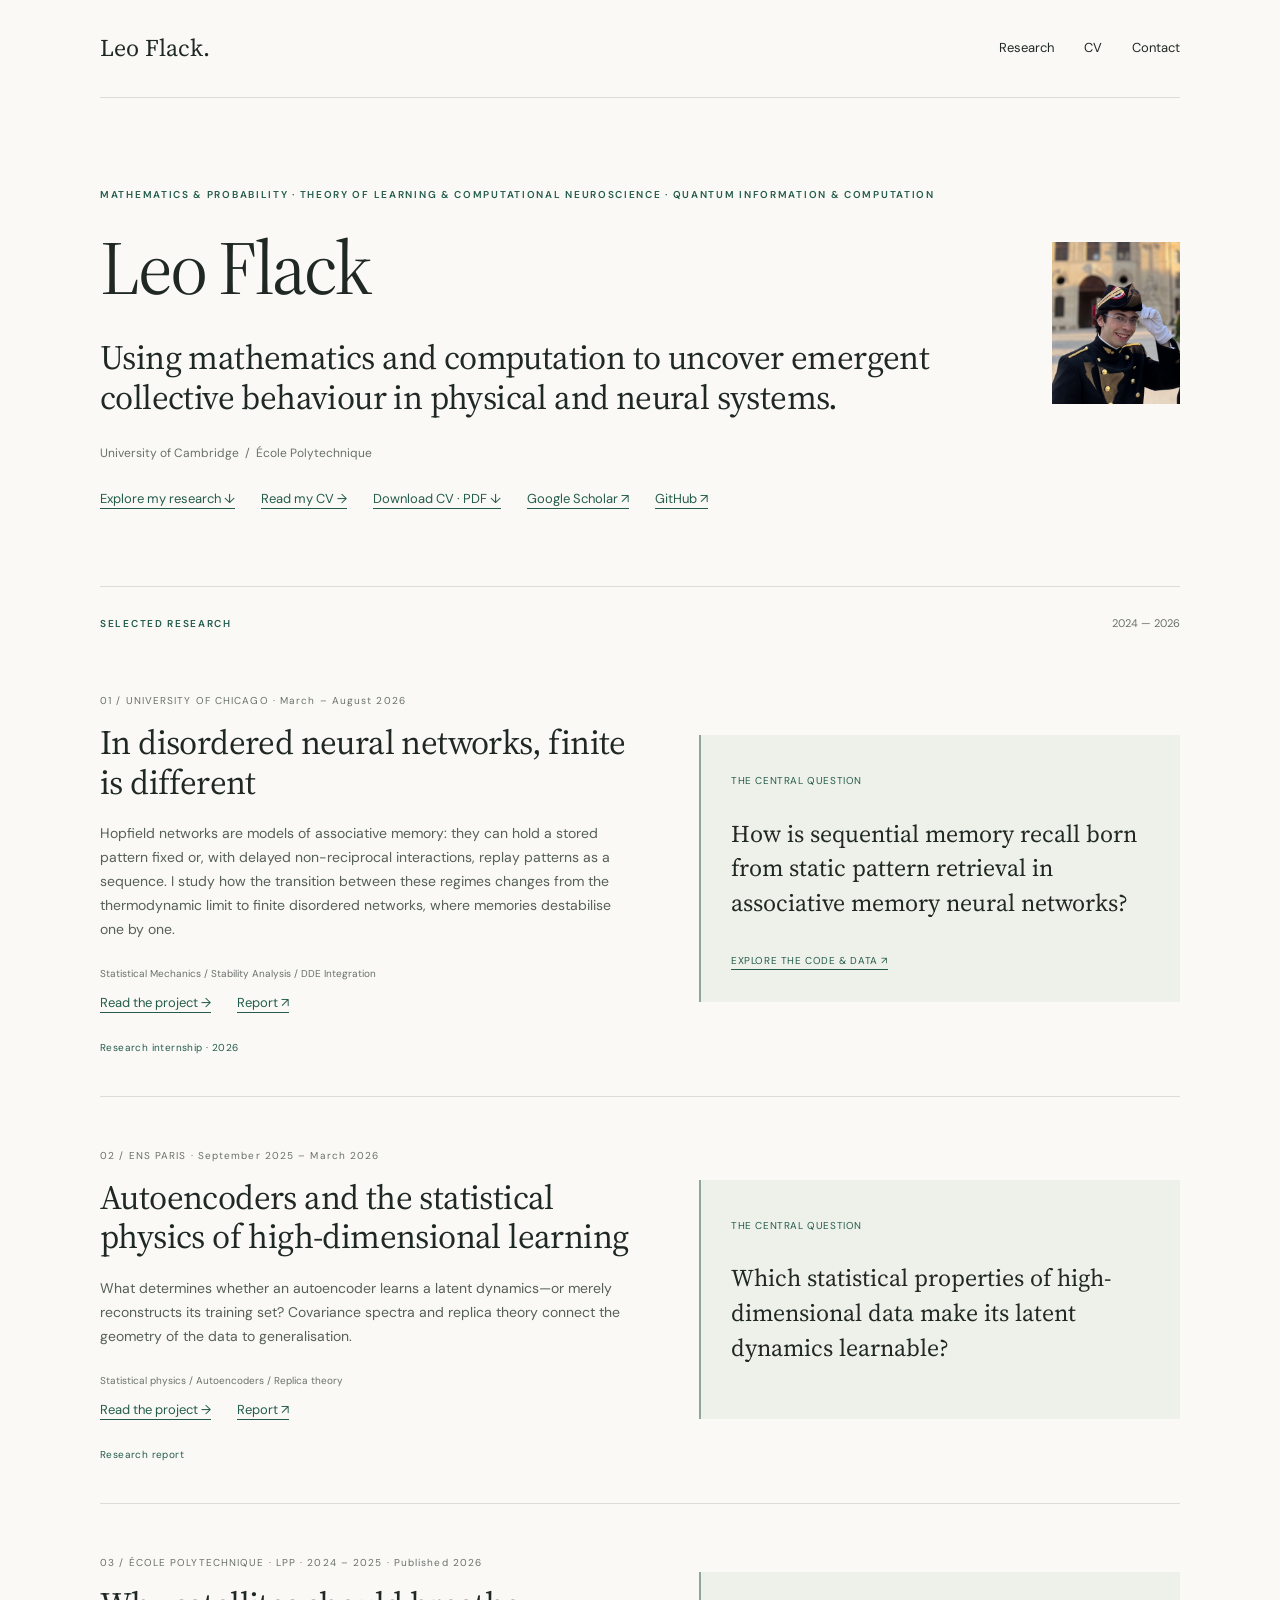
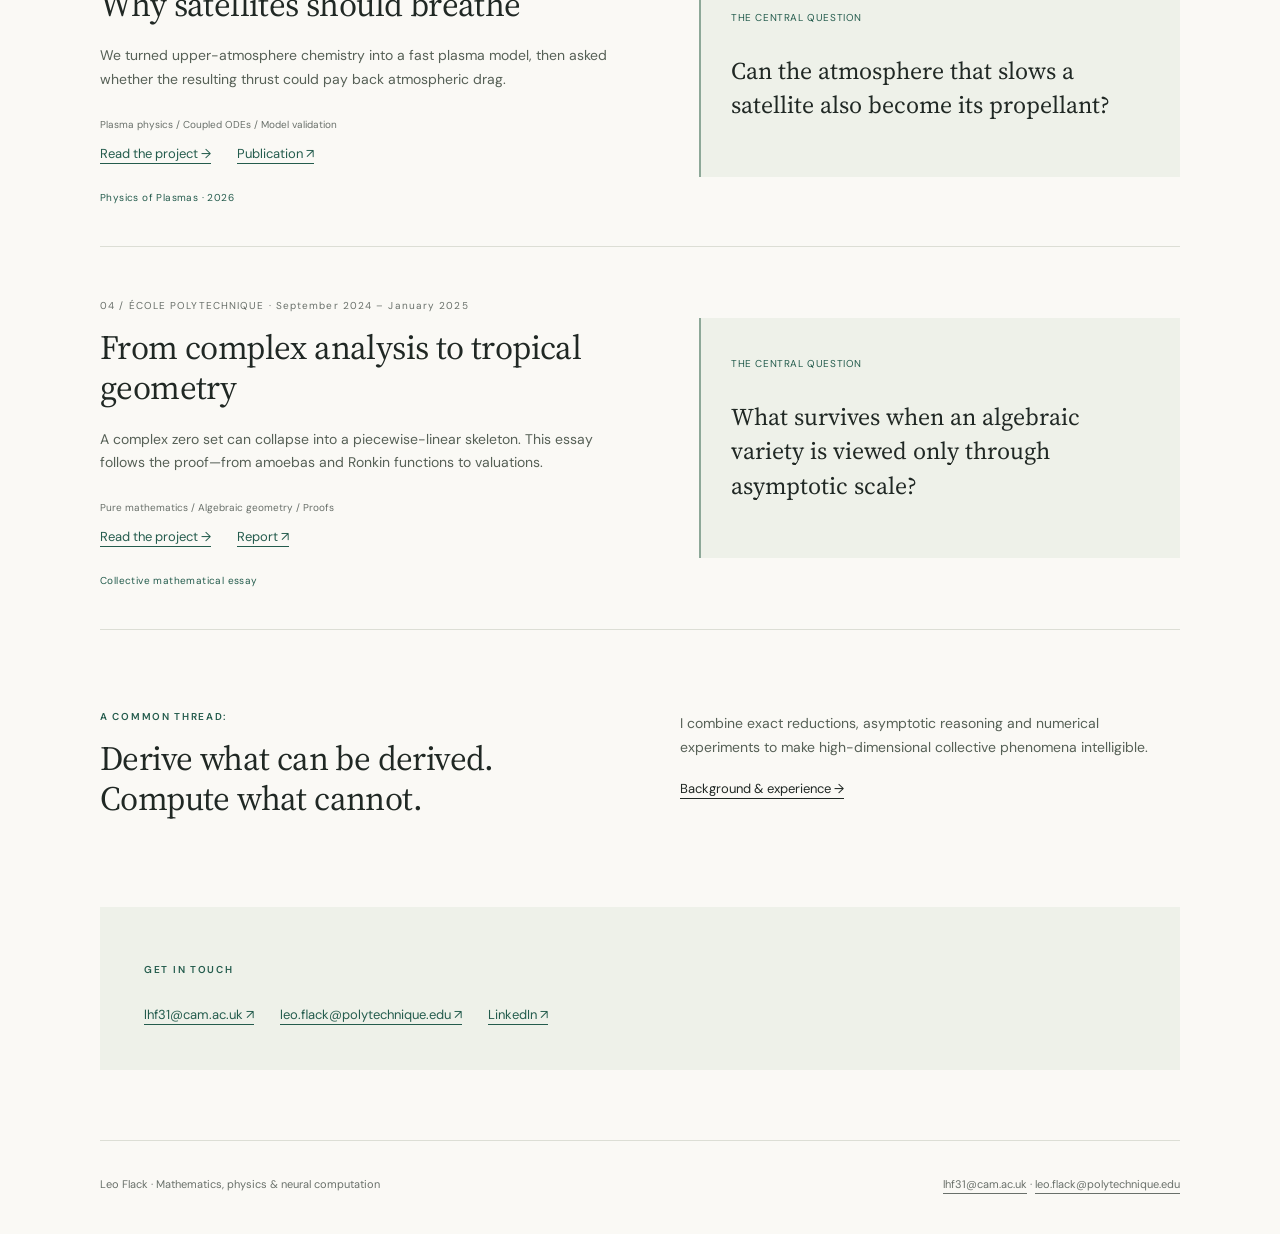
==== commit aba7dac9: "Replace Hopfield draft with report and add resume" ====
--- a/index.html
+++ b/index.html
@@ -1,2 +1,2 @@
-<!DOCTYPE html><html lang="en"><head><meta charSet="utf-8"/><meta name="viewport" content="width=device-width, initial-scale=1"/><link rel="preload" href="/leo-flack-portrait.jpg" as="image"/><link rel="stylesheet" href="/_next/static/css/index.B1SBXD-2.css" data-rsc-css-href="/_next/static/css/index.B1SBXD-2.css" data-precedence="vite-rsc/importer-resources"/><link rel="modulepreload" fetchPriority="low" href="/_next/static/chunks/index-BzhQxFDx.js"/><script src="/_next/static/chunks/rolldown-runtime-C60lm6uB.js" type="module" async=""></script><script src="/_next/static/chunks/framework-BgSIrAUN.js" type="module" async=""></script><link rel="modulepreload" href="/_next/static/chunks/layout-segment-context-B5jiNmcr.js" crossorigin=""/><title>Leo Flack | Mathematics, physics &amp; neural computation</title><meta name="description" content="Mathematics and probability, theory of learning and computational neuroscience, quantum information and computation."/><link rel="shortcut icon" href="/favicon.svg"/><link rel="icon" href="/favicon.svg"/><script>Object.assign(((self[Symbol.for("vinext.navigationRuntime")]??={bootstrap:{routeManifest:null},functions:{}}).bootstrap.rsc??={rsc:[]}),{params:{},nav:{"pathname":"/","searchParams":[]}})</script><link rel="modulepreload" href="/_next/static/chunks/index-BzhQxFDx.js" />
-</head><body><a class="skip" href="#main">Skip to content</a><header><a class="wordmark" href="/">Leo Flack.</a><nav aria-label="Main navigation"><a href="/#research">Research</a><a href="/cv.html">CV</a><a href="/#contact">Contact</a></nav></header><main id="main"><section class="intro"><div class="intro-copy"><p class="eyebrow">MATHEMATICS &amp; PROBABILITY · THEORY OF LEARNING &amp; COMPUTATIONAL NEUROSCIENCE · QUANTUM INFORMATION &amp; COMPUTATION</p><h1>Leo Flack</h1><p class="lead">Using mathematics and computation to uncover emergent collective behaviour in physical and neural systems.</p><p class="affiliation">University of Cambridge  /  École Polytechnique</p><div class="links"><a href="#research">Explore my research ↓</a><a href="/cv.html">Read my CV →</a><a href="https://scholar.google.com/citations?user=XdcAmPsAAAAJ&amp;hl=fr&amp;oi=ao">Google Scholar ↗</a><a href="https://github.com/leoF333">GitHub ↗</a></div></div><figure class="portrait"><img src="/leo-flack-portrait.jpg" alt="Leo Flack" width="390" height="493"/></figure></section><section id="research" aria-labelledby="research-title"><div class="section-heading"><h2 id="research-title" class="eyebrow">SELECTED RESEARCH</h2><span>2024 — 2026</span></div><article class="project"><div><p class="project-meta">01<!-- --> / <!-- -->UNIVERSITY OF CHICAGO<!-- --> · <!-- -->March – August 2026</p><h2><a class="project-title" href="/research/hopfield.html">In disordered neural networks, finite is different</a></h2><p>Hopfield networks are models of associative memory: they can hold a stored pattern fixed or, with delayed non-reciprocal interactions, replay patterns as a sequence. I study how the transition between these regimes changes from the thermodynamic limit to finite disordered networks, where memories destabilise one by one.</p><p class="tags">Statistical Mechanics / Stability Analysis / DDE Integration</p><div class="links"><a href="/research/hopfield.html">Read the project →</a><a href="/documents/hopfield-draft.pdf">Working draft<!-- --> ↗</a></div><p class="status-label">Manuscript in preparation</p></div><div class="research-note"><span class="note-label">THE CENTRAL QUESTION</span><p>How is sequential memory recall born from static pattern retrieval in associative memory neural networks?</p><a class="note-foot" href="https://github.com/leoF333/hopfield-dynamics">EXPLORE THE CODE &amp; DATA ↗</a></div></article><article class="project"><div><p class="project-meta">02<!-- --> / <!-- -->ENS PARIS<!-- --> · <!-- -->September 2025 – March 2026</p><h2><a class="project-title" href="/research/learning.html">Autoencoders and the statistical physics of high-dimensional learning</a></h2><p>What determines whether an autoencoder learns a latent dynamics—or merely reconstructs its training set? Covariance spectra and replica theory connect the geometry of the data to generalisation.</p><p class="tags">Statistical physics / Autoencoders / Replica theory</p><div class="links"><a href="/research/learning.html">Read the project →</a><a href="/documents/autoencoder-report.pdf">Report<!-- --> ↗</a></div><p class="status-label">Research report</p></div><div class="research-note"><span class="note-label">THE CENTRAL QUESTION</span><p>Which statistical properties of high-dimensional data make its latent dynamics learnable?</p></div></article><article class="project"><div><p class="project-meta">03<!-- --> / <!-- -->ÉCOLE POLYTECHNIQUE · LPP<!-- --> · <!-- -->2024 – 2025 · Published 2026</p><h2><a class="project-title" href="/research/plasma.html">Why satellites should breathe</a></h2><p>We turned upper-atmosphere chemistry into a fast plasma model, then asked whether the resulting thrust could pay back atmospheric drag.</p><p class="tags">Plasma physics / Coupled ODEs / Model validation</p><div class="links"><a href="/research/plasma.html">Read the project →</a><a href="https://doi.org/10.1063/5.0327675">Publication<!-- --> ↗</a></div><p class="status-label">Physics of Plasmas · 2026</p></div><div class="research-note"><span class="note-label">THE CENTRAL QUESTION</span><p>Can the atmosphere that slows a satellite also become its propellant?</p></div></article><article class="project"><div><p class="project-meta">04<!-- --> / <!-- -->ÉCOLE POLYTECHNIQUE<!-- --> · <!-- -->September 2024 – January 2025</p><h2><a class="project-title" href="/research/tropical.html">From complex analysis to tropical geometry</a></h2><p>A complex zero set can collapse into a piecewise-linear skeleton. This essay follows the proof—from amoebas and Ronkin functions to valuations.</p><p class="tags">Pure mathematics / Algebraic geometry / Proofs</p><div class="links"><a href="/research/tropical.html">Read the project →</a><a href="/documents/tropical-geometry.pdf">Report<!-- --> ↗</a></div><p class="status-label">Collective mathematical essay</p></div><div class="research-note"><span class="note-label">THE CENTRAL QUESTION</span><p>What survives when an algebraic variety is viewed only through asymptotic scale?</p></div></article></section><section class="about"><div><p class="eyebrow">A COMMON THREAD:</p><h2>Derive what can be derived.<br/>Compute what cannot.</h2></div><div><p>I combine exact reductions, asymptotic reasoning and numerical experiments to make high-dimensional collective phenomena intelligible.</p><a href="/cv.html">Background &amp; experience →</a></div></section><section id="contact" class="contact"><p class="eyebrow">GET IN TOUCH</p><div class="links"><a href="mailto:lhf31@cam.ac.uk">lhf31@cam.ac.uk ↗</a><a href="mailto:leo.flack@polytechnique.edu">leo.flack@polytechnique.edu ↗</a><a href="https://www.linkedin.com/in/leoflack/">LinkedIn ↗</a></div></section></main><footer><span>Leo Flack · Mathematics, physics &amp; neural computation</span><span><a href="mailto:lhf31@cam.ac.uk">lhf31@cam.ac.uk</a> · <a href="mailto:leo.flack@polytechnique.edu">leo.flack@polytechnique.edu</a></span></footer><script type="module" src="/_next/static/chunks/index-BzhQxFDx.js" id="_R_" async=""></script><script>((self[Symbol.for("vinext.navigationRuntime")]??={bootstrap:{routeManifest:null},functions:{}}).bootstrap.rsc??={rsc:[]}).rsc.push("2:I[\"8c0f216c4604\",[],\"Children\",1]\n")</script><script>((self[Symbol.for("vinext.navigationRuntime")]??={bootstrap:{routeManifest:null},functions:{}}).bootstrap.rsc??={rsc:[]}).rsc.push("3:I[\"593f344dc510\",[],\"GlobalErrorBoundary\",1]\n")</script><script>((self[Symbol.for("vinext.navigationRuntime")]??={bootstrap:{routeManifest:null},functions:{}}).bootstrap.rsc??={rsc:[]}).rsc.push("4:I[\"0b874ad30386\",[],\"default\",1]\n")</script><script>((self[Symbol.for("vinext.navigationRuntime")]??={bootstrap:{routeManifest:null},functions:{}}).bootstrap.rsc??={rsc:[]}).rsc.push("5:I[\"593f344dc510\",[],\"ErrorBoundary\",1]\n")</script><script>((self[Symbol.for("vinext.navigationRuntime")]??={bootstrap:{routeManifest:null},functions:{}}).bootstrap.rsc??={rsc:[]}).rsc.push("6:I[\"15c18cfaeeff\",[],\"LayoutSegmentProvider\",1]\n")</script><script>((self[Symbol.for("vinext.navigationRuntime")]??={bootstrap:{routeManifest:null},functions:{}}).bootstrap.rsc??={rsc:[]}).rsc.push("7:I[\"8c0f216c4604\",[],\"Slot\",1]\n")</script><script>((self[Symbol.for("vinext.navigationRuntime")]??={bootstrap:{routeManifest:null},functions:{}}).bootstrap.rsc??={rsc:[]}).rsc.push("8:I[\"593f344dc510\",[],\"NotFoundBoundary\",1]\n")</script><script>((self[Symbol.for("vinext.navigationRuntime")]??={bootstrap:{routeManifest:null},functions:{}}).bootstrap.rsc??={rsc:[]}).rsc.push("9:I[\"9276801271d6\",[],\"AppRouterScrollTarget\",1]\n")</script><script>((self[Symbol.for("vinext.navigationRuntime")]??={bootstrap:{routeManifest:null},functions:{}}).bootstrap.rsc??={rsc:[]}).rsc.push("a:I[\"593f344dc510\",[],\"RedirectBoundary\",1]\n")</script><script>((self[Symbol.for("vinext.navigationRuntime")]??={bootstrap:{routeManifest:null},functions:{}}).bootstrap.rsc??={rsc:[]}).rsc.push(":HL[\"/_next/static/css/index.B1SBXD-2.css\",\"style\"     ]\n")</script><script>((self[Symbol.for("vinext.navigationRuntime")]??={bootstrap:{routeManifest:null},functions:{}}).bootstrap.rsc??={rsc:[]}).rsc.push("0:{\"__route\":\"route:/\",\"__interceptionContext\":null,\"__layoutIds\":[\"layout:/\"],\"__rootLayout\":\"/\",\"__sourcePage\":\"/page\",\"page:/\":\"$L1\",\"layout:/\":[[[[\"$\",\"link\",\"css:/_next/static/css/index.B1SBXD-2.css\",{\"rel\":\"stylesheet\",\"precedence\":\"vite-rsc/importer-resources\",\"href\":\"/_next/static/css/index.B1SBXD-2.css\",\"data-rsc-css-href\":\"/_next/static/css/index.B1SBXD-2.css\"}],\"$undefined\"],[\"$\",\"html\",null,{\"lang\":\"en\",\"children\":[\"$\",\"body\",null,{\"children\":[[\"$\",\"a\",null,{\"className\":\"skip\",\"href\":\"#main\",\"children\":\"Skip to content\"}],[\"$\",\"header\",null,{\"children\":[[\"$\",\"a\",null,{\"className\":\"wordmark\",\"href\":\"/\",\"children\":\"Leo Flack.\"}],[\"$\",\"nav\",null,{\"aria-label\":\"Main navigation\",\"children\":[[\"$\",\"a\",null,{\"href\":\"/#research\",\"children\":\"Research\"}],[\"$\",\"a\",null,{\"href\":\"/cv.html\",\"children\":\"CV\"}],[\"$\",\"a\",null,{\"href\":\"/#contact\",\"children\":\"Contact\"}]]}]]}],[\"$\",\"$L2\",null,{}],[\"$\",\"footer\",null,{\"children\":[[\"$\",\"span\",null,{\"children\":\"Leo Flack · Mathematics, physics \u0026 neural computation\"}],[\"$\",\"span\",null,{\"children\":[[\"$\",\"a\",null,{\"href\":\"mailto:lhf31@cam.ac.uk\",\"children\":\"lhf31@cam.ac.uk\"}],\" · \",[\"$\",\"a\",null,{\"href\":\"mailto:leo.flack@polytechnique.edu\",\"children\":\"leo.flack@polytechnique.edu\"}]]}]]}]]}]}]],null],\"route:/\":[[[\"$\",\"meta\",null,{\"charSet\":\"utf-8\"}],[[\"$\",\"title\",\"0\",{\"children\":\"Leo Flack | Mathematics, physics \u0026 neural computation\"}],[\"$\",\"meta\",\"1\",{\"name\":\"description\",\"content\":\"Mathematics and probability, theory of learning and computational neuroscience, quantum information and computation.\"}],[\"$\",\"link\",\"2\",{\"rel\":\"shortcut icon\",\"href\":\"/favicon.svg\"}],[\"$\",\"link\",\"3\",{\"rel\":\"icon\",\"href\":\"/favicon.svg\"}]],[[\"$\",\"meta\",\"0\",{\"name\":\"viewport\",\"content\":\"width=device-width, initial-scale=1\"}]]],[\"$\",\"$L3\",null,{\"fallback\":\"$4\",\"children\":[\"$\",\"$L5\",null,{\"fallback\":\"$4\",\"children\":[\"$\",\"$L6\",null,{\"providerId\":\"layout:/\",\"segmentMap\":{\"children\":[]},\"children\":[\"$\",\"$L7\",null,{\"id\":\"layout:/\",\"parallelSlots\":\"$undefined\",\"children\":[\"$\",\"$L8\",null,{\"resetKey\":\"\",\"fallback\":[\"$\",\"main\",null,{\"id\":\"main\",\"className\":\"detail\",\"children\":[[\"$\",\"p\",null,{\"className\":\"eyebrow\",\"children\":\"404\"}],[\"$\",\"h1\",null,{\"children\":\"Page not found.\"}],[\"$\",\"p\",null,{\"children\":[\"$\",\"a\",null,{\"href\":\"/\",\"children\":\"Return to the research homepage →\"}]}]]}],\"children\":[\"$\",\"$L8\",null,{\"resetKey\":\"\",\"fallback\":[\"$\",\"main\",null,{\"id\":\"main\",\"className\":\"detail\",\"children\":[[\"$\",\"p\",null,{\"className\":\"eyebrow\",\"children\":\"404\"}],[\"$\",\"h1\",null,{\"children\":\"Page not found.\"}],[\"$\",\"p\",null,{\"children\":[\"$\",\"a\",null,{\"href\":\"/\",\"children\":\"Return to the research homepage →\"}]}]]}],\"children\":[\"$\",\"$L9\",null,{\"children\":[\"$\",\"$La\",null,{\"children\":[[\"$\",\"$L6\",null,{\"providerId\":\"page:/\",\"segmentMap\":{\"children\":[\"__PAGE__\"]},\"children\":[\"$\",\"$L7\",null,{\"id\":\"page:/\"}]}],null]}]}]}]}]}]}]}]}],null,null],\"__layoutFlags\":{\"layout:/\":\"s\"},\"__artifactCompatibility\":{\"schemaVersion\":1,\"graphVersion\":\"app-route-graph:1177fd80f83fa7b0\",\"deploymentVersion\":\"3c26b30b-2f59-46d4-9254-630b982a97d2\",\"appElementsSchemaVersion\":1,\"rscPayloadSchemaVersion\":1,\"rootBoundaryId\":\"/\",\"renderEpoch\":null},\"__renderObservation\":{\"schemaVersion\":1,\"output\":{\"kind\":\"app-rsc\",\"mountedSlotsFingerprint\":null,\"renderEpoch\":null,\"rootBoundaryId\":\"/\",\"routeId\":\"route:/\"},\"completeness\":\"partial\",\"boundaryOutcome\":{\"kind\":\"unknown\"},\"requestApis\":[{\"kind\":\"connection\",\"status\":\"unknown\"},{\"kind\":\"cookies\",\"status\":\"unknown\"},{\"kind\":\"draftMode\",\"status\":\"unknown\"},{\"kind\":\"headers\",\"status\":\"unknown\"},{\"kind\":\"params\",\"status\":\"unknown\"},{\"kind\":\"searchParams\",\"status\":\"unknown\"}],\"dynamicFetches\":[],\"cacheTags\":[\"/\",\"_N_T_/\",\"_N_T_/index\",\"_N_T_/layout\",\"_N_T_/page\"],\"pathTags\":[\"/\"],\"cacheability\":\"unknown\",\"downgrade\":{\"target\":\"freshRender\",\"reasons\":[{\"code\":\"CP_DOWNGRADE_CACHEABILITY_UNKNOWN\",\"target\":\"freshRender\"},{\"code\":\"CP_DOWNGRADE_INCOMPLETE_OBSERVATION\",\"completeness\":\"partial\",\"target\":\"freshRender\"},{\"code\":\"CP_DOWNGRADE_UNKNOWN_REQUEST_API\",\"requestApi\":\"connection\",\"target\":\"freshRender\"},{\"code\":\"CP_DOWNGRADE_UNKNOWN_REQUEST_API\",\"requestApi\":\"cookies\",\"target\":\"freshRender\"},{\"code\":\"CP_DOWNGRADE_UNKNOWN_REQUEST_API\",\"requestApi\":\"draftMode\",\"target\":\"freshRender\"},{\"code\":\"CP_DOWNGRADE_UNKNOWN_REQUEST_API\",\"requestApi\":\"headers\",\"target\":\"freshRender\"},{\"code\":\"CP_DOWNGRADE_UNKNOWN_REQUEST_API\",\"requestApi\":\"params\",\"target\":\"freshRender\"},{\"code\":\"CP_DOWNGRADE_UNKNOWN_REQUEST_API\",\"requestApi\":\"searchParams\",\"target\":\"freshRender\"}],\"fallback\":{\"kind\":\"breakerFallback\",\"code\":\"CP_PRIVATE_DYNAMIC_DOWNGRADE\",\"mode\":\"renderFresh\",\"scope\":\"affectedOutput\",\"fields\":{\"reasonCodes\":[\"CP_DOWNGRADE_CACHEABILITY_UNKNOWN\",\"CP_DOWNGRADE_INCOMPLETE_OBSERVATION\",\"CP_DOWNGRADE_UNKNOWN_REQUEST_API\",\"CP_DOWNGRADE_UNKNOWN_REQUEST_API\",\"CP_DOWNGRADE_UNKNOWN_REQUEST_API\",\"CP_DOWNGRADE_UNKNOWN_REQUEST_API\",\"CP_DOWNGRADE_UNKNOWN_REQUEST_API\",\"CP_DOWNGRADE_UNKNOWN_REQUEST_API\"],\"target\":\"freshRender\"}},\"isPublicCacheCandidate\":false}}}\n")</script><script>((self[Symbol.for("vinext.navigationRuntime")]??={bootstrap:{routeManifest:null},functions:{}}).bootstrap.rsc??={rsc:[]}).rsc.push(":HL[\"/leo-flack-portrait.jpg\",\"image\"]\n")</script><script>((self[Symbol.for("vinext.navigationRuntime")]??={bootstrap:{routeManifest:null},functions:{}}).bootstrap.rsc??={rsc:[]}).rsc.push("1:[\"$\",\"main\",null,{\"id\":\"main\",\"children\":[[\"$\",\"section\",null,{\"className\":\"intro\",\"children\":[[\"$\",\"div\",null,{\"className\":\"intro-copy\",\"children\":[[\"$\",\"p\",null,{\"className\":\"eyebrow\",\"children\":\"MATHEMATICS \u0026 PROBABILITY · THEORY OF LEARNING \u0026 COMPUTATIONAL NEUROSCIENCE · QUANTUM INFORMATION \u0026 COMPUTATION\"}],[\"$\",\"h1\",null,{\"children\":\"Leo Flack\"}],[\"$\",\"p\",null,{\"className\":\"lead\",\"children\":\"Using mathematics and computation to uncover emergent collective behaviour in physical and neural systems.\"}],[\"$\",\"p\",null,{\"className\":\"affiliation\",\"children\":\"University of Cambridge  /  École Polytechnique\"}],[\"$\",\"div\",null,{\"className\":\"links\",\"children\":[[\"$\",\"a\",null,{\"href\":\"#research\",\"children\":\"Explore my research ↓\"}],[\"$\",\"a\",null,{\"href\":\"/cv.html\",\"children\":\"Read my CV →\"}],[\"$\",\"a\",null,{\"href\":\"https://scholar.google.com/citations?user=XdcAmPsAAAAJ\u0026hl=fr\u0026oi=ao\",\"children\":\"Google Scholar ↗\"}],[\"$\",\"a\",null,{\"href\":\"https://github.com/leoF333\",\"children\":\"GitHub ↗\"}]]}]]}],[\"$\",\"figure\",null,{\"className\":\"portrait\",\"children\":[\"$\",\"img\",null,{\"src\":\"/leo-flack-portrait.jpg\",\"alt\":\"Leo Flack\",\"width\":\"390\",\"height\":\"493\"}]}]]}],[\"$\",\"section\",null,{\"id\":\"research\",\"aria-labelledby\":\"research-title\",\"children\":[[\"$\",\"div\",null,{\"className\":\"section-heading\",\"children\":[[\"$\",\"h2\",null,{\"id\":\"research-title\",\"className\":\"eyebrow\",\"children\":\"SELECTED RESEARCH\"}],[\"$\",\"span\",null,{\"children\":\"2024 — 2026\"}]]}],[[\"$\",\"article\",\"hopfield\",{\"className\":\"project\",\"children\":[[\"$\",\"div\",null,{\"children\":[[\"$\",\"p\",null,{\"className\":\"project-meta\",\"children\":[\"01\",\" / \",\"UNIVERSITY OF CHICAGO\",\" · \",\"March – August 2026\"]}],[\"$\",\"h2\",null,{\"children\":[\"$\",\"a\",null,{\"className\":\"project-title\",\"href\":\"/research/hopfield.html\",\"children\":\"In disordered neural networks, finite is different\"}]}],[\"$\",\"p\",null,{\"children\":\"Hopfield networks are models of associative memory: they can hold a stored pattern fixed or, with delayed non-reciprocal interactions, replay patterns as a sequence. I study how the transition between these regimes changes from the thermodynamic limit to finite disordered networks, where memories destabilise one by one.\"}],[\"$\",\"p\",null,{\"className\":\"tags\",\"children\":\"Statistical Mechanics / Stability Analysis / DDE Integration\"}],[\"$\",\"div\",null,{\"className\":\"links\",\"children\":[[\"$\",\"a\",null,{\"href\":\"/research/hopfield.html\",\"children\":\"Read the project →\"}],[\"$\",\"a\",null,{\"href\":\"/documents/hopfield-draft.pdf\",\"children\":[\"Working draft\",\" ↗\"]}]]}],[\"$\",\"p\",null,{\"className\":\"status-label\",\"children\":\"Manuscript in preparation\"}]]}],[\"$\",\"div\",null,{\"className\":\"research-note\",\"children\":[[\"$\",\"span\",null,{\"className\":\"note-label\",\"children\":\"THE CENTRAL QUESTION\"}],[\"$\",\"p\",null,{\"children\":\"How is sequential memory recall born from static pattern retrieval in associative memory neural networks?\"}],[\"$\",\"a\",null,{\"className\":\"note-foot\",\"href\":\"https://github.com/leoF333/hopfield-dynamics\",\"children\":\"EXPLORE THE CODE \u0026 DATA ↗\"}]]}]]}],[\"$\",\"article\",\"learning\",{\"className\":\"project\",\"children\":[[\"$\",\"div\",null,{\"children\":[[\"$\",\"p\",null,{\"className\":\"project-meta\",\"children\":[\"02\",\" / \",\"ENS PARIS\",\" · \",\"September 2025 – March 2026\"]}],[\"$\",\"h2\",null,{\"children\":[\"$\",\"a\",null,{\"className\":\"project-title\",\"href\":\"/research/learning.html\",\"children\":\"Autoencoders and the statistical physics of high-dimensional learning\"}]}],[\"$\",\"p\",null,{\"children\":\"What determines whether an autoencoder learns a latent dynamics—or merely reconstructs its training set? Covariance spectra and replica theory connect the geometry of the data to generalisation.\"}],[\"$\",\"p\",null,{\"className\":\"tags\",\"children\":\"Statistical physics / Autoencoders / Replica theory\"}],[\"$\",\"div\",null,{\"className\":\"links\",\"children\":[[\"$\",\"a\",null,{\"href\":\"/research/learning.html\",\"children\":\"Read the project →\"}],[\"$\",\"a\",null,{\"href\":\"/documents/autoencoder-report.pdf\",\"children\":[\"Report\",\" ↗\"]}]]}],[\"$\",\"p\",null,{\"className\":\"status-label\",\"children\":\"Research report\"}]]}],[\"$\",\"div\",null,{\"className\":\"research-note\",\"children\":[[\"$\",\"span\",null,{\"className\":\"note-label\",\"children\":\"THE CENTRAL QUESTION\"}],[\"$\",\"p\",null,{\"children\":\"Which statistical properties of high-dimensional data make its latent dynamics learnable?\"}],false]}]]}],\"$Lb\",\"$Lc\"]]}],\"$Ld\",\"$Le\"]}]\n")</script><script>((self[Symbol.for("vinext.navigationRuntime")]??={bootstrap:{routeManifest:null},functions:{}}).bootstrap.rsc??={rsc:[]}).rsc.push("b:[\"$\",\"article\",\"plasma\",{\"className\":\"project\",\"children\":[[\"$\",\"div\",null,{\"children\":[[\"$\",\"p\",null,{\"className\":\"project-meta\",\"children\":[\"03\",\" / \",\"ÉCOLE POLYTECHNIQUE · LPP\",\" · \",\"2024 – 2025 · Published 2026\"]}],[\"$\",\"h2\",null,{\"children\":[\"$\",\"a\",null,{\"className\":\"project-title\",\"href\":\"/research/plasma.html\",\"children\":\"Why satellites should breathe\"}]}],[\"$\",\"p\",null,{\"children\":\"We turned upper-atmosphere chemistry into a fast plasma model, then asked whether the resulting thrust could pay back atmospheric drag.\"}],[\"$\",\"p\",null,{\"className\":\"tags\",\"children\":\"Plasma physics / Coupled ODEs / Model validation\"}],[\"$\",\"div\",null,{\"className\":\"links\",\"children\":[[\"$\",\"a\",null,{\"href\":\"/research/plasma.html\",\"children\":\"Read the project →\"}],[\"$\",\"a\",null,{\"href\":\"https://doi.org/10.1063/5.0327675\",\"children\":[\"Publication\",\" ↗\"]}]]}],[\"$\",\"p\",null,{\"className\":\"status-label\",\"children\":\"Physics of Plasmas · 2026\"}]]}],[\"$\",\"div\",null,{\"className\":\"research-note\",\"children\":[[\"$\",\"span\",null,{\"className\":\"note-label\",\"children\":\"THE CENTRAL QUESTION\"}],[\"$\",\"p\",null,{\"children\":\"Can the atmosphere that slows a satellite also become its propellant?\"}],false]}]]}]\n")</script><script>((self[Symbol.for("vinext.navigationRuntime")]??={bootstrap:{routeManifest:null},functions:{}}).bootstrap.rsc??={rsc:[]}).rsc.push("c:[\"$\",\"article\",\"tropical\",{\"className\":\"project\",\"children\":[[\"$\",\"div\",null,{\"children\":[[\"$\",\"p\",null,{\"className\":\"project-meta\",\"children\":[\"04\",\" / \",\"ÉCOLE POLYTECHNIQUE\",\" · \",\"September 2024 – January 2025\"]}],[\"$\",\"h2\",null,{\"children\":[\"$\",\"a\",null,{\"className\":\"project-title\",\"href\":\"/research/tropical.html\",\"children\":\"From complex analysis to tropical geometry\"}]}],[\"$\",\"p\",null,{\"children\":\"A complex zero set can collapse into a piecewise-linear skeleton. This essay follows the proof—from amoebas and Ronkin functions to valuations.\"}],[\"$\",\"p\",null,{\"className\":\"tags\",\"children\":\"Pure mathematics / Algebraic geometry / Proofs\"}],[\"$\",\"div\",null,{\"className\":\"links\",\"children\":[[\"$\",\"a\",null,{\"href\":\"/research/tropical.html\",\"children\":\"Read the project →\"}],[\"$\",\"a\",null,{\"href\":\"/documents/tropical-geometry.pdf\",\"children\":[\"Report\",\" ↗\"]}]]}],[\"$\",\"p\",null,{\"className\":\"status-label\",\"children\":\"Collective mathematical essay\"}]]}],[\"$\",\"div\",null,{\"className\":\"research-note\",\"children\":[[\"$\",\"span\",null,{\"className\":\"note-label\",\"children\":\"THE CENTRAL QUESTION\"}],[\"$\",\"p\",null,{\"children\":\"What survives when an algebraic variety is viewed only through asymptotic scale?\"}],false]}]]}]\n")</script><script>((self[Symbol.for("vinext.navigationRuntime")]??={bootstrap:{routeManifest:null},functions:{}}).bootstrap.rsc??={rsc:[]}).rsc.push("d:[\"$\",\"section\",null,{\"className\":\"about\",\"children\":[[\"$\",\"div\",null,{\"children\":[[\"$\",\"p\",null,{\"className\":\"eyebrow\",\"children\":\"A COMMON THREAD:\"}],[\"$\",\"h2\",null,{\"children\":[\"Derive what can be derived.\",[\"$\",\"br\",null,{}],\"Compute what cannot.\"]}]]}],[\"$\",\"div\",null,{\"children\":[[\"$\",\"p\",null,{\"children\":\"I combine exact reductions, asymptotic reasoning and numerical experiments to make high-dimensional collective phenomena intelligible.\"}],[\"$\",\"a\",null,{\"href\":\"/cv.html\",\"children\":\"Background \u0026 experience →\"}]]}]]}]\n")</script><script>((self[Symbol.for("vinext.navigationRuntime")]??={bootstrap:{routeManifest:null},functions:{}}).bootstrap.rsc??={rsc:[]}).rsc.push("e:[\"$\",\"section\",null,{\"id\":\"contact\",\"className\":\"contact\",\"children\":[[\"$\",\"p\",null,{\"className\":\"eyebrow\",\"children\":\"GET IN TOUCH\"}],[\"$\",\"div\",null,{\"className\":\"links\",\"children\":[[\"$\",\"a\",null,{\"href\":\"mailto:lhf31@cam.ac.uk\",\"children\":\"lhf31@cam.ac.uk ↗\"}],[\"$\",\"a\",null,{\"href\":\"mailto:leo.flack@polytechnique.edu\",\"children\":\"leo.flack@polytechnique.edu ↗\"}],[\"$\",\"a\",null,{\"href\":\"https://www.linkedin.com/in/leoflack/\",\"children\":\"LinkedIn ↗\"}]]}]]}]\n")</script><script>Object.assign(((self[Symbol.for("vinext.navigationRuntime")]??={bootstrap:{routeManifest:null},functions:{}}).bootstrap.rsc??={rsc:[]}),{"initialCacheKind":"static"});((self[Symbol.for("vinext.navigationRuntime")]??={bootstrap:{routeManifest:null},functions:{}}).bootstrap.rsc??={rsc:[]}).done=true</script></body></html>+<!DOCTYPE html><html lang="en"><head><meta charSet="utf-8"/><meta name="viewport" content="width=device-width, initial-scale=1"/><link rel="preload" href="/leo-flack-portrait.jpg" as="image"/><link rel="stylesheet" href="/_next/static/css/index.B1SBXD-2.css" data-rsc-css-href="/_next/static/css/index.B1SBXD-2.css" data-precedence="vite-rsc/importer-resources"/><link rel="modulepreload" fetchPriority="low" href="/_next/static/chunks/index-C54b3X4n.js"/><script src="/_next/static/chunks/rolldown-runtime-C60lm6uB.js" type="module" async=""></script><script src="/_next/static/chunks/framework-BgSIrAUN.js" type="module" async=""></script><link rel="modulepreload" href="/_next/static/chunks/layout-segment-context-BAl3bQHg.js" crossorigin=""/><title>Leo Flack | Mathematics, physics &amp; neural computation</title><meta name="description" content="Mathematics and probability, theory of learning and computational neuroscience, quantum information and computation."/><link rel="shortcut icon" href="/favicon.svg"/><link rel="icon" href="/favicon.svg"/><script>Object.assign(((self[Symbol.for("vinext.navigationRuntime")]??={bootstrap:{routeManifest:null},functions:{}}).bootstrap.rsc??={rsc:[]}),{params:{},nav:{"pathname":"/","searchParams":[]}})</script><link rel="modulepreload" href="/_next/static/chunks/index-C54b3X4n.js" />
+</head><body><a class="skip" href="#main">Skip to content</a><header><a class="wordmark" href="/">Leo Flack.</a><nav aria-label="Main navigation"><a href="/#research">Research</a><a href="/cv.html">CV</a><a href="/#contact">Contact</a></nav></header><main id="main"><section class="intro"><div class="intro-copy"><p class="eyebrow">MATHEMATICS &amp; PROBABILITY · THEORY OF LEARNING &amp; COMPUTATIONAL NEUROSCIENCE · QUANTUM INFORMATION &amp; COMPUTATION</p><h1>Leo Flack</h1><p class="lead">Using mathematics and computation to uncover emergent collective behaviour in physical and neural systems.</p><p class="affiliation">University of Cambridge  /  École Polytechnique</p><div class="links"><a href="#research">Explore my research ↓</a><a href="/cv.html">Read my CV →</a><a href="/documents/leo-flack-cv.pdf" download="Resume Leo Flack.pdf">Download CV · PDF ↓</a><a href="https://scholar.google.com/citations?user=XdcAmPsAAAAJ&amp;hl=fr&amp;oi=ao">Google Scholar ↗</a><a href="https://github.com/leoF333">GitHub ↗</a></div></div><figure class="portrait"><img src="/leo-flack-portrait.jpg" alt="Leo Flack" width="390" height="493"/></figure></section><section id="research" aria-labelledby="research-title"><div class="section-heading"><h2 id="research-title" class="eyebrow">SELECTED RESEARCH</h2><span>2024 — 2026</span></div><article class="project"><div><p class="project-meta">01<!-- --> / <!-- -->UNIVERSITY OF CHICAGO<!-- --> · <!-- -->March – August 2026</p><h2><a class="project-title" href="/research/hopfield.html">In disordered neural networks, finite is different</a></h2><p>Hopfield networks are models of associative memory: they can hold a stored pattern fixed or, with delayed non-reciprocal interactions, replay patterns as a sequence. I study how the transition between these regimes changes from the thermodynamic limit to finite disordered networks, where memories destabilise one by one.</p><p class="tags">Statistical Mechanics / Stability Analysis / DDE Integration</p><div class="links"><a href="/research/hopfield.html">Read the project →</a><a href="/documents/hopfield-report.pdf">Report<!-- --> ↗</a></div><p class="status-label">Research internship · 2026</p></div><div class="research-note"><span class="note-label">THE CENTRAL QUESTION</span><p>How is sequential memory recall born from static pattern retrieval in associative memory neural networks?</p><a class="note-foot" href="https://github.com/leoF333/hopfield-dynamics">EXPLORE THE CODE &amp; DATA ↗</a></div></article><article class="project"><div><p class="project-meta">02<!-- --> / <!-- -->ENS PARIS<!-- --> · <!-- -->September 2025 – March 2026</p><h2><a class="project-title" href="/research/learning.html">Autoencoders and the statistical physics of high-dimensional learning</a></h2><p>What determines whether an autoencoder learns a latent dynamics—or merely reconstructs its training set? Covariance spectra and replica theory connect the geometry of the data to generalisation.</p><p class="tags">Statistical physics / Autoencoders / Replica theory</p><div class="links"><a href="/research/learning.html">Read the project →</a><a href="/documents/autoencoder-report.pdf">Report<!-- --> ↗</a></div><p class="status-label">Research report</p></div><div class="research-note"><span class="note-label">THE CENTRAL QUESTION</span><p>Which statistical properties of high-dimensional data make its latent dynamics learnable?</p></div></article><article class="project"><div><p class="project-meta">03<!-- --> / <!-- -->ÉCOLE POLYTECHNIQUE · LPP<!-- --> · <!-- -->2024 – 2025 · Published 2026</p><h2><a class="project-title" href="/research/plasma.html">Why satellites should breathe</a></h2><p>We turned upper-atmosphere chemistry into a fast plasma model, then asked whether the resulting thrust could pay back atmospheric drag.</p><p class="tags">Plasma physics / Coupled ODEs / Model validation</p><div class="links"><a href="/research/plasma.html">Read the project →</a><a href="https://doi.org/10.1063/5.0327675">Publication<!-- --> ↗</a></div><p class="status-label">Physics of Plasmas · 2026</p></div><div class="research-note"><span class="note-label">THE CENTRAL QUESTION</span><p>Can the atmosphere that slows a satellite also become its propellant?</p></div></article><article class="project"><div><p class="project-meta">04<!-- --> / <!-- -->ÉCOLE POLYTECHNIQUE<!-- --> · <!-- -->September 2024 – January 2025</p><h2><a class="project-title" href="/research/tropical.html">From complex analysis to tropical geometry</a></h2><p>A complex zero set can collapse into a piecewise-linear skeleton. This essay follows the proof—from amoebas and Ronkin functions to valuations.</p><p class="tags">Pure mathematics / Algebraic geometry / Proofs</p><div class="links"><a href="/research/tropical.html">Read the project →</a><a href="/documents/tropical-geometry.pdf">Report<!-- --> ↗</a></div><p class="status-label">Collective mathematical essay</p></div><div class="research-note"><span class="note-label">THE CENTRAL QUESTION</span><p>What survives when an algebraic variety is viewed only through asymptotic scale?</p></div></article></section><section class="about"><div><p class="eyebrow">A COMMON THREAD:</p><h2>Derive what can be derived.<br/>Compute what cannot.</h2></div><div><p>I combine exact reductions, asymptotic reasoning and numerical experiments to make high-dimensional collective phenomena intelligible.</p><a href="/cv.html">Background &amp; experience →</a></div></section><section id="contact" class="contact"><p class="eyebrow">GET IN TOUCH</p><div class="links"><a href="mailto:lhf31@cam.ac.uk">lhf31@cam.ac.uk ↗</a><a href="mailto:leo.flack@polytechnique.edu">leo.flack@polytechnique.edu ↗</a><a href="https://www.linkedin.com/in/leoflack/">LinkedIn ↗</a></div></section></main><footer><span>Leo Flack · Mathematics, physics &amp; neural computation</span><span><a href="mailto:lhf31@cam.ac.uk">lhf31@cam.ac.uk</a> · <a href="mailto:leo.flack@polytechnique.edu">leo.flack@polytechnique.edu</a></span></footer><script type="module" src="/_next/static/chunks/index-C54b3X4n.js" id="_R_" async=""></script><script>((self[Symbol.for("vinext.navigationRuntime")]??={bootstrap:{routeManifest:null},functions:{}}).bootstrap.rsc??={rsc:[]}).rsc.push("2:I[\"8c0f216c4604\",[],\"Children\",1]\n")</script><script>((self[Symbol.for("vinext.navigationRuntime")]??={bootstrap:{routeManifest:null},functions:{}}).bootstrap.rsc??={rsc:[]}).rsc.push("3:I[\"593f344dc510\",[],\"GlobalErrorBoundary\",1]\n")</script><script>((self[Symbol.for("vinext.navigationRuntime")]??={bootstrap:{routeManifest:null},functions:{}}).bootstrap.rsc??={rsc:[]}).rsc.push("4:I[\"0b874ad30386\",[],\"default\",1]\n")</script><script>((self[Symbol.for("vinext.navigationRuntime")]??={bootstrap:{routeManifest:null},functions:{}}).bootstrap.rsc??={rsc:[]}).rsc.push("5:I[\"593f344dc510\",[],\"ErrorBoundary\",1]\n")</script><script>((self[Symbol.for("vinext.navigationRuntime")]??={bootstrap:{routeManifest:null},functions:{}}).bootstrap.rsc??={rsc:[]}).rsc.push("6:I[\"15c18cfaeeff\",[],\"LayoutSegmentProvider\",1]\n")</script><script>((self[Symbol.for("vinext.navigationRuntime")]??={bootstrap:{routeManifest:null},functions:{}}).bootstrap.rsc??={rsc:[]}).rsc.push("7:I[\"8c0f216c4604\",[],\"Slot\",1]\n")</script><script>((self[Symbol.for("vinext.navigationRuntime")]??={bootstrap:{routeManifest:null},functions:{}}).bootstrap.rsc??={rsc:[]}).rsc.push("8:I[\"593f344dc510\",[],\"NotFoundBoundary\",1]\n")</script><script>((self[Symbol.for("vinext.navigationRuntime")]??={bootstrap:{routeManifest:null},functions:{}}).bootstrap.rsc??={rsc:[]}).rsc.push("9:I[\"9276801271d6\",[],\"AppRouterScrollTarget\",1]\n")</script><script>((self[Symbol.for("vinext.navigationRuntime")]??={bootstrap:{routeManifest:null},functions:{}}).bootstrap.rsc??={rsc:[]}).rsc.push("a:I[\"593f344dc510\",[],\"RedirectBoundary\",1]\n")</script><script>((self[Symbol.for("vinext.navigationRuntime")]??={bootstrap:{routeManifest:null},functions:{}}).bootstrap.rsc??={rsc:[]}).rsc.push(":HL[\"/_next/static/css/index.B1SBXD-2.css\",\"style\"     ]\n")</script><script>((self[Symbol.for("vinext.navigationRuntime")]??={bootstrap:{routeManifest:null},functions:{}}).bootstrap.rsc??={rsc:[]}).rsc.push("0:{\"__route\":\"route:/\",\"__interceptionContext\":null,\"__layoutIds\":[\"layout:/\"],\"__rootLayout\":\"/\",\"__sourcePage\":\"/page\",\"page:/\":\"$L1\",\"layout:/\":[[[[\"$\",\"link\",\"css:/_next/static/css/index.B1SBXD-2.css\",{\"rel\":\"stylesheet\",\"precedence\":\"vite-rsc/importer-resources\",\"href\":\"/_next/static/css/index.B1SBXD-2.css\",\"data-rsc-css-href\":\"/_next/static/css/index.B1SBXD-2.css\"}],\"$undefined\"],[\"$\",\"html\",null,{\"lang\":\"en\",\"children\":[\"$\",\"body\",null,{\"children\":[[\"$\",\"a\",null,{\"className\":\"skip\",\"href\":\"#main\",\"children\":\"Skip to content\"}],[\"$\",\"header\",null,{\"children\":[[\"$\",\"a\",null,{\"className\":\"wordmark\",\"href\":\"/\",\"children\":\"Leo Flack.\"}],[\"$\",\"nav\",null,{\"aria-label\":\"Main navigation\",\"children\":[[\"$\",\"a\",null,{\"href\":\"/#research\",\"children\":\"Research\"}],[\"$\",\"a\",null,{\"href\":\"/cv.html\",\"children\":\"CV\"}],[\"$\",\"a\",null,{\"href\":\"/#contact\",\"children\":\"Contact\"}]]}]]}],[\"$\",\"$L2\",null,{}],[\"$\",\"footer\",null,{\"children\":[[\"$\",\"span\",null,{\"children\":\"Leo Flack · Mathematics, physics \u0026 neural computation\"}],[\"$\",\"span\",null,{\"children\":[[\"$\",\"a\",null,{\"href\":\"mailto:lhf31@cam.ac.uk\",\"children\":\"lhf31@cam.ac.uk\"}],\" · \",[\"$\",\"a\",null,{\"href\":\"mailto:leo.flack@polytechnique.edu\",\"children\":\"leo.flack@polytechnique.edu\"}]]}]]}]]}]}]],null],\"route:/\":[[[\"$\",\"meta\",null,{\"charSet\":\"utf-8\"}],[[\"$\",\"title\",\"0\",{\"children\":\"Leo Flack | Mathematics, physics \u0026 neural computation\"}],[\"$\",\"meta\",\"1\",{\"name\":\"description\",\"content\":\"Mathematics and probability, theory of learning and computational neuroscience, quantum information and computation.\"}],[\"$\",\"link\",\"2\",{\"rel\":\"shortcut icon\",\"href\":\"/favicon.svg\"}],[\"$\",\"link\",\"3\",{\"rel\":\"icon\",\"href\":\"/favicon.svg\"}]],[[\"$\",\"meta\",\"0\",{\"name\":\"viewport\",\"content\":\"width=device-width, initial-scale=1\"}]]],[\"$\",\"$L3\",null,{\"fallback\":\"$4\",\"children\":[\"$\",\"$L5\",null,{\"fallback\":\"$4\",\"children\":[\"$\",\"$L6\",null,{\"providerId\":\"layout:/\",\"segmentMap\":{\"children\":[]},\"children\":[\"$\",\"$L7\",null,{\"id\":\"layout:/\",\"parallelSlots\":\"$undefined\",\"children\":[\"$\",\"$L8\",null,{\"resetKey\":\"\",\"fallback\":[\"$\",\"main\",null,{\"id\":\"main\",\"className\":\"detail\",\"children\":[[\"$\",\"p\",null,{\"className\":\"eyebrow\",\"children\":\"404\"}],[\"$\",\"h1\",null,{\"children\":\"Page not found.\"}],[\"$\",\"p\",null,{\"children\":[\"$\",\"a\",null,{\"href\":\"/\",\"children\":\"Return to the research homepage →\"}]}]]}],\"children\":[\"$\",\"$L8\",null,{\"resetKey\":\"\",\"fallback\":[\"$\",\"main\",null,{\"id\":\"main\",\"className\":\"detail\",\"children\":[[\"$\",\"p\",null,{\"className\":\"eyebrow\",\"children\":\"404\"}],[\"$\",\"h1\",null,{\"children\":\"Page not found.\"}],[\"$\",\"p\",null,{\"children\":[\"$\",\"a\",null,{\"href\":\"/\",\"children\":\"Return to the research homepage →\"}]}]]}],\"children\":[\"$\",\"$L9\",null,{\"children\":[\"$\",\"$La\",null,{\"children\":[[\"$\",\"$L6\",null,{\"providerId\":\"page:/\",\"segmentMap\":{\"children\":[\"__PAGE__\"]},\"children\":[\"$\",\"$L7\",null,{\"id\":\"page:/\"}]}],null]}]}]}]}]}]}]}]}],null,null],\"__layoutFlags\":{\"layout:/\":\"s\"},\"__artifactCompatibility\":{\"schemaVersion\":1,\"graphVersion\":\"app-route-graph:1177fd80f83fa7b0\",\"deploymentVersion\":\"7a1f4955-f5a5-49fe-a06c-7a7c41219e20\",\"appElementsSchemaVersion\":1,\"rscPayloadSchemaVersion\":1,\"rootBoundaryId\":\"/\",\"renderEpoch\":null},\"__renderObservation\":{\"schemaVersion\":1,\"output\":{\"kind\":\"app-rsc\",\"mountedSlotsFingerprint\":null,\"renderEpoch\":null,\"rootBoundaryId\":\"/\",\"routeId\":\"route:/\"},\"completeness\":\"partial\",\"boundaryOutcome\":{\"kind\":\"unknown\"},\"requestApis\":[{\"kind\":\"connection\",\"status\":\"unknown\"},{\"kind\":\"cookies\",\"status\":\"unknown\"},{\"kind\":\"draftMode\",\"status\":\"unknown\"},{\"kind\":\"headers\",\"status\":\"unknown\"},{\"kind\":\"params\",\"status\":\"unknown\"},{\"kind\":\"searchParams\",\"status\":\"unknown\"}],\"dynamicFetches\":[],\"cacheTags\":[\"/\",\"_N_T_/\",\"_N_T_/index\",\"_N_T_/layout\",\"_N_T_/page\"],\"pathTags\":[\"/\"],\"cacheability\":\"unknown\",\"downgrade\":{\"target\":\"freshRender\",\"reasons\":[{\"code\":\"CP_DOWNGRADE_CACHEABILITY_UNKNOWN\",\"target\":\"freshRender\"},{\"code\":\"CP_DOWNGRADE_INCOMPLETE_OBSERVATION\",\"completeness\":\"partial\",\"target\":\"freshRender\"},{\"code\":\"CP_DOWNGRADE_UNKNOWN_REQUEST_API\",\"requestApi\":\"connection\",\"target\":\"freshRender\"},{\"code\":\"CP_DOWNGRADE_UNKNOWN_REQUEST_API\",\"requestApi\":\"cookies\",\"target\":\"freshRender\"},{\"code\":\"CP_DOWNGRADE_UNKNOWN_REQUEST_API\",\"requestApi\":\"draftMode\",\"target\":\"freshRender\"},{\"code\":\"CP_DOWNGRADE_UNKNOWN_REQUEST_API\",\"requestApi\":\"headers\",\"target\":\"freshRender\"},{\"code\":\"CP_DOWNGRADE_UNKNOWN_REQUEST_API\",\"requestApi\":\"params\",\"target\":\"freshRender\"},{\"code\":\"CP_DOWNGRADE_UNKNOWN_REQUEST_API\",\"requestApi\":\"searchParams\",\"target\":\"freshRender\"}],\"fallback\":{\"kind\":\"breakerFallback\",\"code\":\"CP_PRIVATE_DYNAMIC_DOWNGRADE\",\"mode\":\"renderFresh\",\"scope\":\"affectedOutput\",\"fields\":{\"reasonCodes\":[\"CP_DOWNGRADE_CACHEABILITY_UNKNOWN\",\"CP_DOWNGRADE_INCOMPLETE_OBSERVATION\",\"CP_DOWNGRADE_UNKNOWN_REQUEST_API\",\"CP_DOWNGRADE_UNKNOWN_REQUEST_API\",\"CP_DOWNGRADE_UNKNOWN_REQUEST_API\",\"CP_DOWNGRADE_UNKNOWN_REQUEST_API\",\"CP_DOWNGRADE_UNKNOWN_REQUEST_API\",\"CP_DOWNGRADE_UNKNOWN_REQUEST_API\"],\"target\":\"freshRender\"}},\"isPublicCacheCandidate\":false}}}\n")</script><script>((self[Symbol.for("vinext.navigationRuntime")]??={bootstrap:{routeManifest:null},functions:{}}).bootstrap.rsc??={rsc:[]}).rsc.push(":HL[\"/leo-flack-portrait.jpg\",\"image\"]\n")</script><script>((self[Symbol.for("vinext.navigationRuntime")]??={bootstrap:{routeManifest:null},functions:{}}).bootstrap.rsc??={rsc:[]}).rsc.push("1:[\"$\",\"main\",null,{\"id\":\"main\",\"children\":[[\"$\",\"section\",null,{\"className\":\"intro\",\"children\":[[\"$\",\"div\",null,{\"className\":\"intro-copy\",\"children\":[[\"$\",\"p\",null,{\"className\":\"eyebrow\",\"children\":\"MATHEMATICS \u0026 PROBABILITY · THEORY OF LEARNING \u0026 COMPUTATIONAL NEUROSCIENCE · QUANTUM INFORMATION \u0026 COMPUTATION\"}],[\"$\",\"h1\",null,{\"children\":\"Leo Flack\"}],[\"$\",\"p\",null,{\"className\":\"lead\",\"children\":\"Using mathematics and computation to uncover emergent collective behaviour in physical and neural systems.\"}],[\"$\",\"p\",null,{\"className\":\"affiliation\",\"children\":\"University of Cambridge  /  École Polytechnique\"}],[\"$\",\"div\",null,{\"className\":\"links\",\"children\":[[\"$\",\"a\",null,{\"href\":\"#research\",\"children\":\"Explore my research ↓\"}],[\"$\",\"a\",null,{\"href\":\"/cv.html\",\"children\":\"Read my CV →\"}],[\"$\",\"a\",null,{\"href\":\"/documents/leo-flack-cv.pdf\",\"download\":\"Resume Leo Flack.pdf\",\"children\":\"Download CV · PDF ↓\"}],[\"$\",\"a\",null,{\"href\":\"https://scholar.google.com/citations?user=XdcAmPsAAAAJ\u0026hl=fr\u0026oi=ao\",\"children\":\"Google Scholar ↗\"}],[\"$\",\"a\",null,{\"href\":\"https://github.com/leoF333\",\"children\":\"GitHub ↗\"}]]}]]}],[\"$\",\"figure\",null,{\"className\":\"portrait\",\"children\":[\"$\",\"img\",null,{\"src\":\"/leo-flack-portrait.jpg\",\"alt\":\"Leo Flack\",\"width\":\"390\",\"height\":\"493\"}]}]]}],[\"$\",\"section\",null,{\"id\":\"research\",\"aria-labelledby\":\"research-title\",\"children\":[[\"$\",\"div\",null,{\"className\":\"section-heading\",\"children\":[[\"$\",\"h2\",null,{\"id\":\"research-title\",\"className\":\"eyebrow\",\"children\":\"SELECTED RESEARCH\"}],[\"$\",\"span\",null,{\"children\":\"2024 — 2026\"}]]}],[[\"$\",\"article\",\"hopfield\",{\"className\":\"project\",\"children\":[[\"$\",\"div\",null,{\"children\":[[\"$\",\"p\",null,{\"className\":\"project-meta\",\"children\":[\"01\",\" / \",\"UNIVERSITY OF CHICAGO\",\" · \",\"March – August 2026\"]}],[\"$\",\"h2\",null,{\"children\":[\"$\",\"a\",null,{\"className\":\"project-title\",\"href\":\"/research/hopfield.html\",\"children\":\"In disordered neural networks, finite is different\"}]}],[\"$\",\"p\",null,{\"children\":\"Hopfield networks are models of associative memory: they can hold a stored pattern fixed or, with delayed non-reciprocal interactions, replay patterns as a sequence. I study how the transition between these regimes changes from the thermodynamic limit to finite disordered networks, where memories destabilise one by one.\"}],[\"$\",\"p\",null,{\"className\":\"tags\",\"children\":\"Statistical Mechanics / Stability Analysis / DDE Integration\"}],[\"$\",\"div\",null,{\"className\":\"links\",\"children\":[[\"$\",\"a\",null,{\"href\":\"/research/hopfield.html\",\"children\":\"Read the project →\"}],[\"$\",\"a\",null,{\"href\":\"/documents/hopfield-report.pdf\",\"children\":[\"Report\",\" ↗\"]}]]}],[\"$\",\"p\",null,{\"className\":\"status-label\",\"children\":\"Research internship · 2026\"}]]}],[\"$\",\"div\",null,{\"className\":\"research-note\",\"children\":[[\"$\",\"span\",null,{\"className\":\"note-label\",\"children\":\"THE CENTRAL QUESTION\"}],[\"$\",\"p\",null,{\"children\":\"How is sequential memory recall born from static pattern retrieval in associative memory neural networks?\"}],[\"$\",\"a\",null,{\"className\":\"note-foot\",\"href\":\"https://github.com/leoF333/hopfield-dynamics\",\"children\":\"EXPLORE THE CODE \u0026 DATA ↗\"}]]}]]}],[\"$\",\"article\",\"learning\",{\"className\":\"project\",\"children\":[[\"$\",\"div\",null,{\"children\":[[\"$\",\"p\",null,{\"className\":\"project-meta\",\"children\":[\"02\",\" / \",\"ENS PARIS\",\" · \",\"September 2025 – March 2026\"]}],[\"$\",\"h2\",null,{\"children\":[\"$\",\"a\",null,{\"className\":\"project-title\",\"href\":\"/research/learning.html\",\"children\":\"Autoencoders and the statistical physics of high-dimensional learning\"}]}],[\"$\",\"p\",null,{\"children\":\"What determines whether an autoencoder learns a latent dynamics—or merely reconstructs its training set? Covariance spectra and replica theory connect the geometry of the data to generalisation.\"}],[\"$\",\"p\",null,{\"className\":\"tags\",\"children\":\"Statistical physics / Autoencoders / Replica theory\"}],[\"$\",\"div\",null,{\"className\":\"links\",\"children\":[[\"$\",\"a\",null,{\"href\":\"/research/learning.html\",\"children\":\"Read the project →\"}],[\"$\",\"a\",null,{\"href\":\"/documents/autoencoder-report.pdf\",\"children\":[\"Report\",\" ↗\"]}]]}],[\"$\",\"p\",null,{\"className\":\"status-label\",\"children\":\"Research report\"}]]}],[\"$\",\"div\",null,{\"className\":\"research-note\",\"children\":[[\"$\",\"span\",null,{\"className\":\"note-label\",\"children\":\"THE CENTRAL QUESTION\"}],\"$Lb\",false]}]]}],\"$Lc\",\"$Ld\"]]}],\"$Le\",\"$Lf\"]}]\n")</script><script>((self[Symbol.for("vinext.navigationRuntime")]??={bootstrap:{routeManifest:null},functions:{}}).bootstrap.rsc??={rsc:[]}).rsc.push("b:[\"$\",\"p\",null,{\"children\":\"Which statistical properties of high-dimensional data make its latent dynamics learnable?\"}]\n")</script><script>((self[Symbol.for("vinext.navigationRuntime")]??={bootstrap:{routeManifest:null},functions:{}}).bootstrap.rsc??={rsc:[]}).rsc.push("c:[\"$\",\"article\",\"plasma\",{\"className\":\"project\",\"children\":[[\"$\",\"div\",null,{\"children\":[[\"$\",\"p\",null,{\"className\":\"project-meta\",\"children\":[\"03\",\" / \",\"ÉCOLE POLYTECHNIQUE · LPP\",\" · \",\"2024 – 2025 · Published 2026\"]}],[\"$\",\"h2\",null,{\"children\":[\"$\",\"a\",null,{\"className\":\"project-title\",\"href\":\"/research/plasma.html\",\"children\":\"Why satellites should breathe\"}]}],[\"$\",\"p\",null,{\"children\":\"We turned upper-atmosphere chemistry into a fast plasma model, then asked whether the resulting thrust could pay back atmospheric drag.\"}],[\"$\",\"p\",null,{\"className\":\"tags\",\"children\":\"Plasma physics / Coupled ODEs / Model validation\"}],[\"$\",\"div\",null,{\"className\":\"links\",\"children\":[[\"$\",\"a\",null,{\"href\":\"/research/plasma.html\",\"children\":\"Read the project →\"}],[\"$\",\"a\",null,{\"href\":\"https://doi.org/10.1063/5.0327675\",\"children\":[\"Publication\",\" ↗\"]}]]}],[\"$\",\"p\",null,{\"className\":\"status-label\",\"children\":\"Physics of Plasmas · 2026\"}]]}],[\"$\",\"div\",null,{\"className\":\"research-note\",\"children\":[[\"$\",\"span\",null,{\"className\":\"note-label\",\"children\":\"THE CENTRAL QUESTION\"}],[\"$\",\"p\",null,{\"children\":\"Can the atmosphere that slows a satellite also become its propellant?\"}],false]}]]}]\n")</script><script>((self[Symbol.for("vinext.navigationRuntime")]??={bootstrap:{routeManifest:null},functions:{}}).bootstrap.rsc??={rsc:[]}).rsc.push("d:[\"$\",\"article\",\"tropical\",{\"className\":\"project\",\"children\":[[\"$\",\"div\",null,{\"children\":[[\"$\",\"p\",null,{\"className\":\"project-meta\",\"children\":[\"04\",\" / \",\"ÉCOLE POLYTECHNIQUE\",\" · \",\"September 2024 – January 2025\"]}],[\"$\",\"h2\",null,{\"children\":[\"$\",\"a\",null,{\"className\":\"project-title\",\"href\":\"/research/tropical.html\",\"children\":\"From complex analysis to tropical geometry\"}]}],[\"$\",\"p\",null,{\"children\":\"A complex zero set can collapse into a piecewise-linear skeleton. This essay follows the proof—from amoebas and Ronkin functions to valuations.\"}],[\"$\",\"p\",null,{\"className\":\"tags\",\"children\":\"Pure mathematics / Algebraic geometry / Proofs\"}],[\"$\",\"div\",null,{\"className\":\"links\",\"children\":[[\"$\",\"a\",null,{\"href\":\"/research/tropical.html\",\"children\":\"Read the project →\"}],[\"$\",\"a\",null,{\"href\":\"/documents/tropical-geometry.pdf\",\"children\":[\"Report\",\" ↗\"]}]]}],[\"$\",\"p\",null,{\"className\":\"status-label\",\"children\":\"Collective mathematical essay\"}]]}],[\"$\",\"div\",null,{\"className\":\"research-note\",\"children\":[[\"$\",\"span\",null,{\"className\":\"note-label\",\"children\":\"THE CENTRAL QUESTION\"}],[\"$\",\"p\",null,{\"children\":\"What survives when an algebraic variety is viewed only through asymptotic scale?\"}],false]}]]}]\n")</script><script>((self[Symbol.for("vinext.navigationRuntime")]??={bootstrap:{routeManifest:null},functions:{}}).bootstrap.rsc??={rsc:[]}).rsc.push("e:[\"$\",\"section\",null,{\"className\":\"about\",\"children\":[[\"$\",\"div\",null,{\"children\":[[\"$\",\"p\",null,{\"className\":\"eyebrow\",\"children\":\"A COMMON THREAD:\"}],[\"$\",\"h2\",null,{\"children\":[\"Derive what can be derived.\",[\"$\",\"br\",null,{}],\"Compute what cannot.\"]}]]}],[\"$\",\"div\",null,{\"children\":[[\"$\",\"p\",null,{\"children\":\"I combine exact reductions, asymptotic reasoning and numerical experiments to make high-dimensional collective phenomena intelligible.\"}],[\"$\",\"a\",null,{\"href\":\"/cv.html\",\"children\":\"Background \u0026 experience →\"}]]}]]}]\n")</script><script>((self[Symbol.for("vinext.navigationRuntime")]??={bootstrap:{routeManifest:null},functions:{}}).bootstrap.rsc??={rsc:[]}).rsc.push("f:[\"$\",\"section\",null,{\"id\":\"contact\",\"className\":\"contact\",\"children\":[[\"$\",\"p\",null,{\"className\":\"eyebrow\",\"children\":\"GET IN TOUCH\"}],[\"$\",\"div\",null,{\"className\":\"links\",\"children\":[[\"$\",\"a\",null,{\"href\":\"mailto:lhf31@cam.ac.uk\",\"children\":\"lhf31@cam.ac.uk ↗\"}],[\"$\",\"a\",null,{\"href\":\"mailto:leo.flack@polytechnique.edu\",\"children\":\"leo.flack@polytechnique.edu ↗\"}],[\"$\",\"a\",null,{\"href\":\"https://www.linkedin.com/in/leoflack/\",\"children\":\"LinkedIn ↗\"}]]}]]}]\n")</script><script>Object.assign(((self[Symbol.for("vinext.navigationRuntime")]??={bootstrap:{routeManifest:null},functions:{}}).bootstrap.rsc??={rsc:[]}),{"initialCacheKind":"static"});((self[Symbol.for("vinext.navigationRuntime")]??={bootstrap:{routeManifest:null},functions:{}}).bootstrap.rsc??={rsc:[]}).done=true</script></body></html>
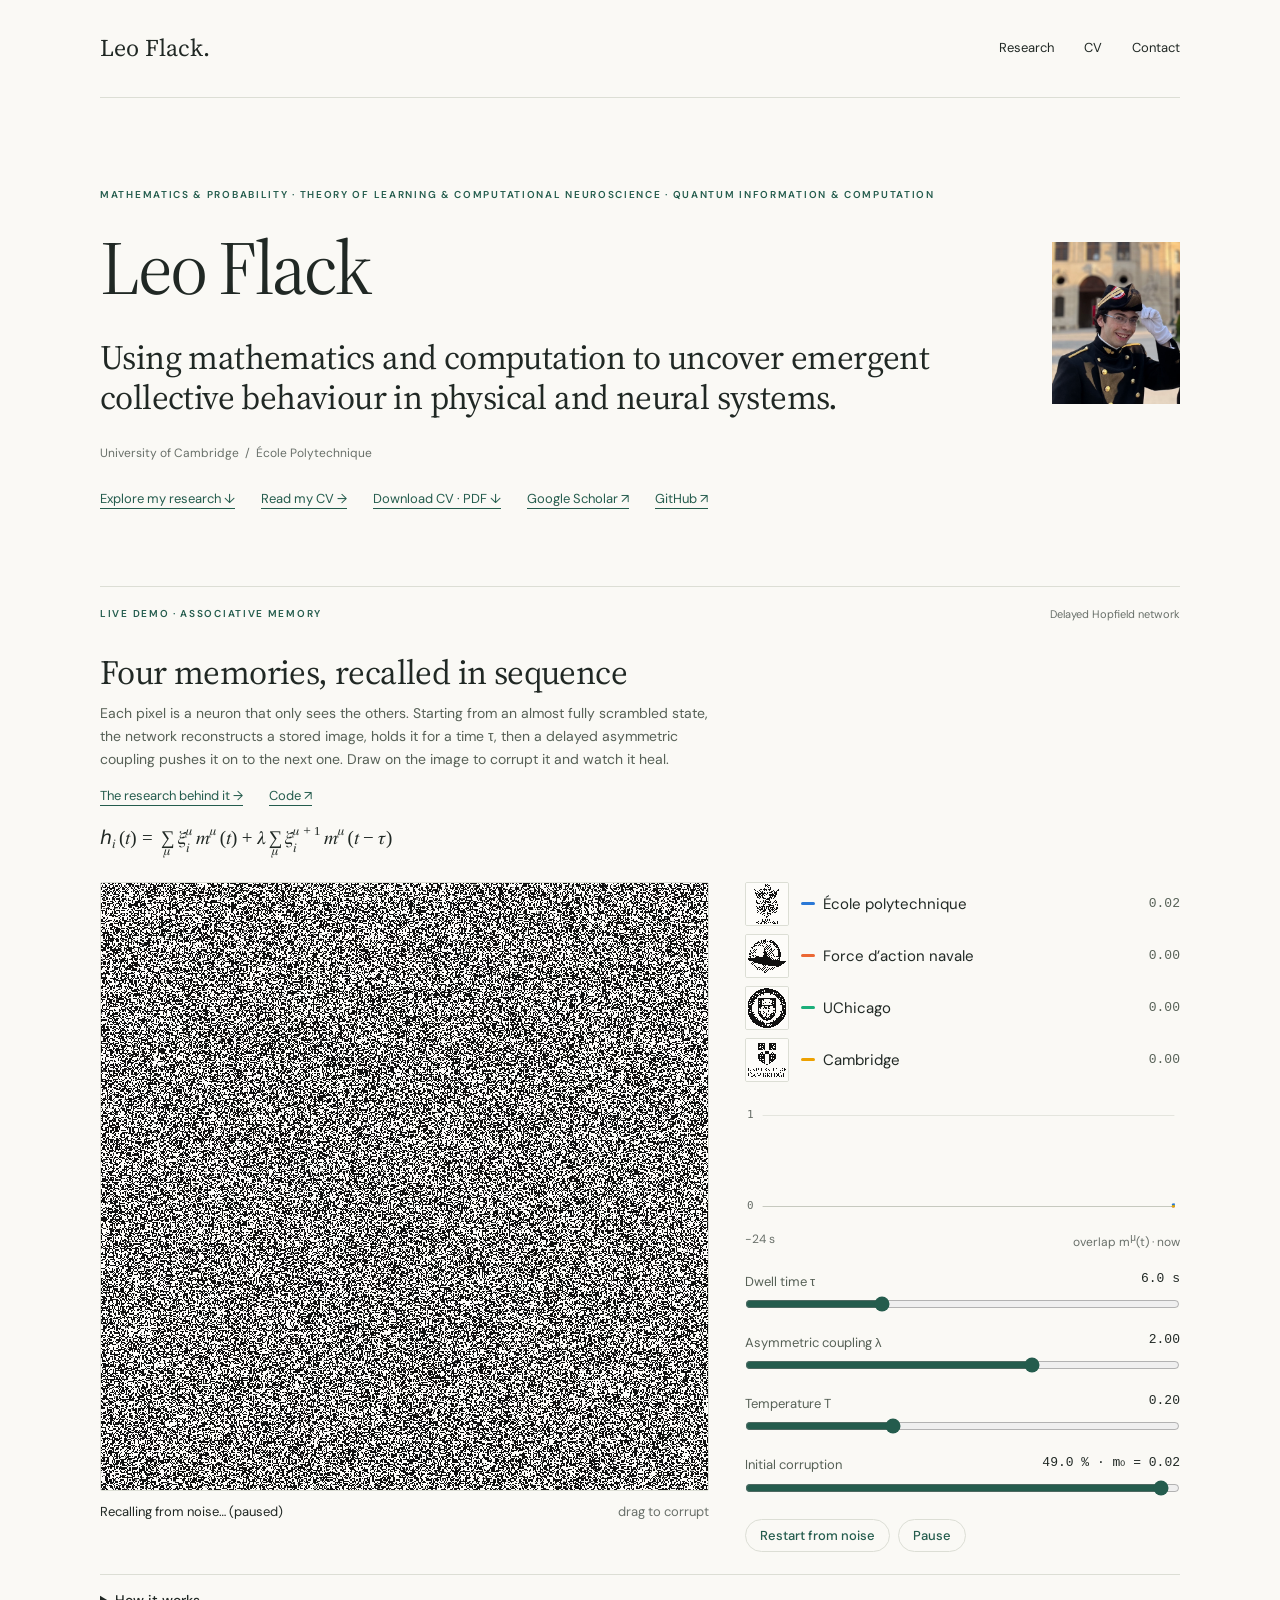
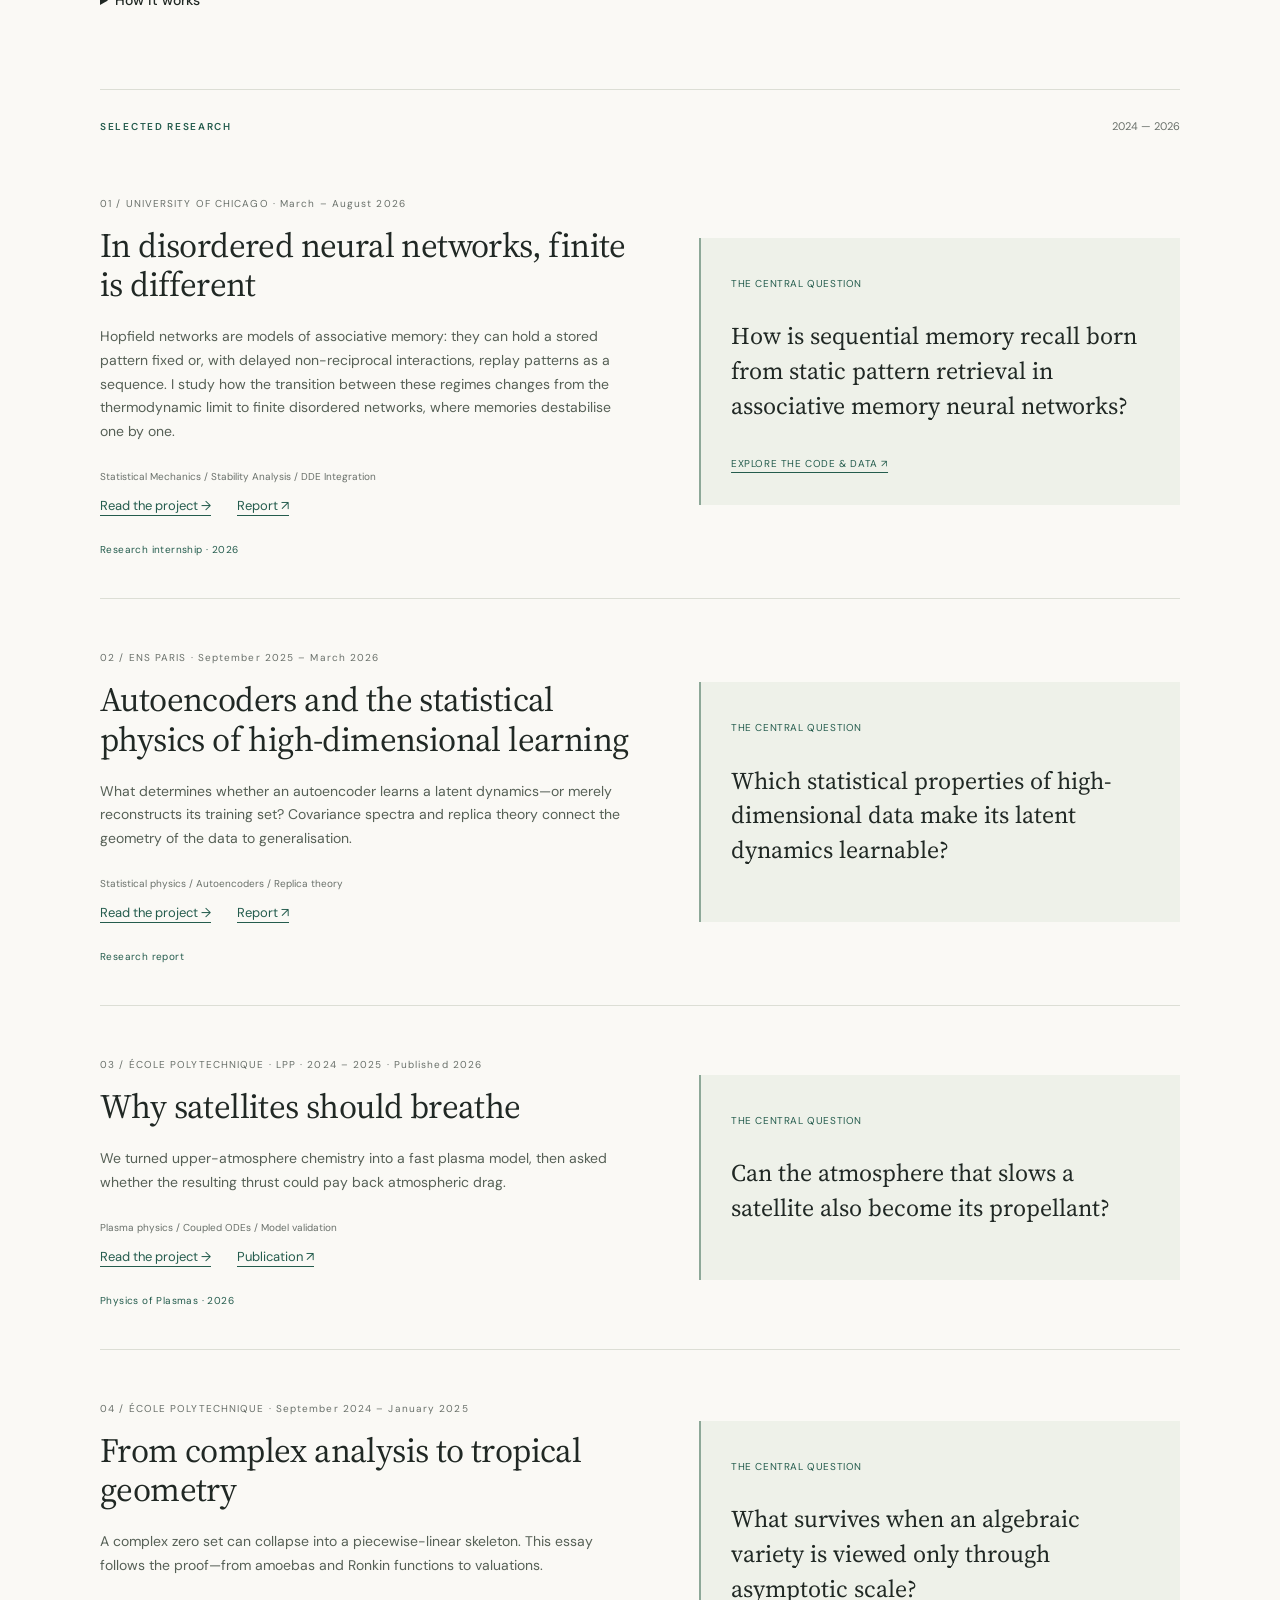
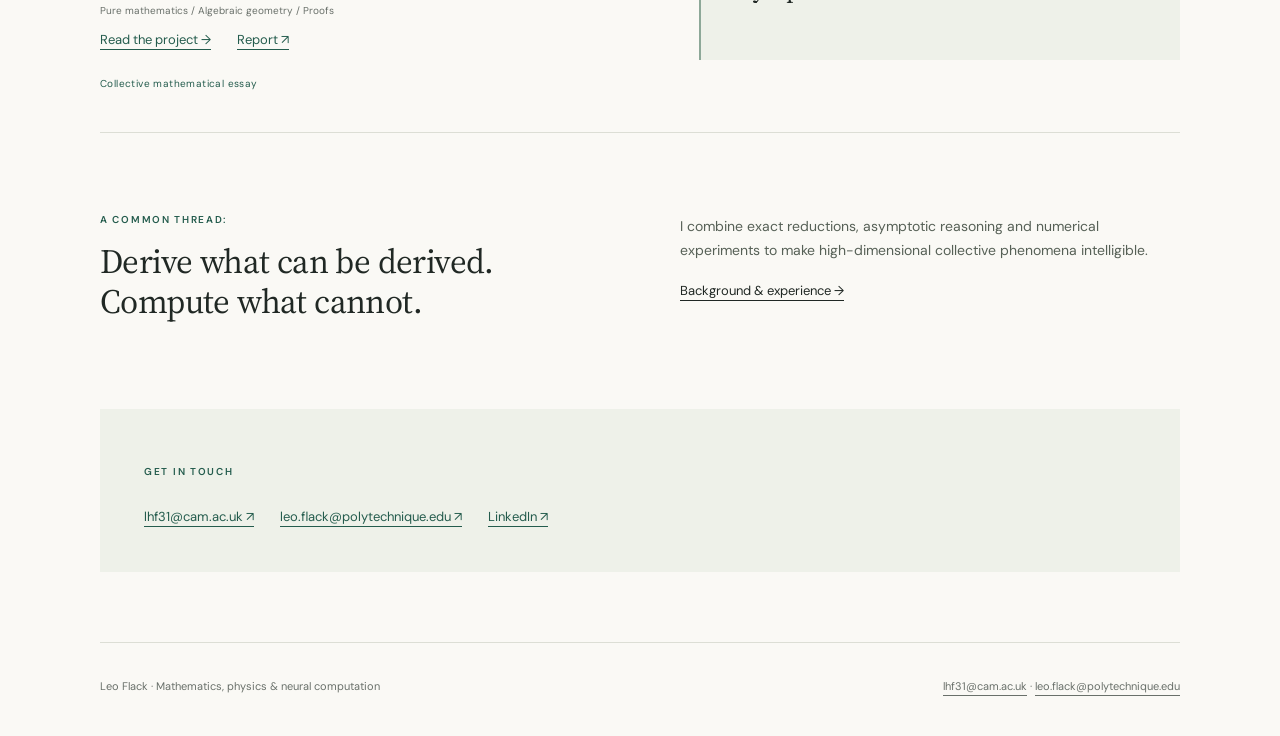
==== commit c87a9232: "Add live delayed-Hopfield memory demo to the home page Mounts an interactive associative-memory demo" ====
--- a/index.html
+++ b/index.html
@@ -1,2 +1,2 @@
-<!DOCTYPE html><html lang="en"><head><meta charSet="utf-8"/><meta name="viewport" content="width=device-width, initial-scale=1"/><link rel="preload" href="/leo-flack-portrait.jpg" as="image"/><link rel="stylesheet" href="/_next/static/css/index.B1SBXD-2.css" data-rsc-css-href="/_next/static/css/index.B1SBXD-2.css" data-precedence="vite-rsc/importer-resources"/><link rel="modulepreload" fetchPriority="low" href="/_next/static/chunks/index-C54b3X4n.js"/><script src="/_next/static/chunks/rolldown-runtime-C60lm6uB.js" type="module" async=""></script><script src="/_next/static/chunks/framework-BgSIrAUN.js" type="module" async=""></script><link rel="modulepreload" href="/_next/static/chunks/layout-segment-context-BAl3bQHg.js" crossorigin=""/><title>Leo Flack | Mathematics, physics &amp; neural computation</title><meta name="description" content="Mathematics and probability, theory of learning and computational neuroscience, quantum information and computation."/><link rel="shortcut icon" href="/favicon.svg"/><link rel="icon" href="/favicon.svg"/><script>Object.assign(((self[Symbol.for("vinext.navigationRuntime")]??={bootstrap:{routeManifest:null},functions:{}}).bootstrap.rsc??={rsc:[]}),{params:{},nav:{"pathname":"/","searchParams":[]}})</script><link rel="modulepreload" href="/_next/static/chunks/index-C54b3X4n.js" />
-</head><body><a class="skip" href="#main">Skip to content</a><header><a class="wordmark" href="/">Leo Flack.</a><nav aria-label="Main navigation"><a href="/#research">Research</a><a href="/cv.html">CV</a><a href="/#contact">Contact</a></nav></header><main id="main"><section class="intro"><div class="intro-copy"><p class="eyebrow">MATHEMATICS &amp; PROBABILITY · THEORY OF LEARNING &amp; COMPUTATIONAL NEUROSCIENCE · QUANTUM INFORMATION &amp; COMPUTATION</p><h1>Leo Flack</h1><p class="lead">Using mathematics and computation to uncover emergent collective behaviour in physical and neural systems.</p><p class="affiliation">University of Cambridge  /  École Polytechnique</p><div class="links"><a href="#research">Explore my research ↓</a><a href="/cv.html">Read my CV →</a><a href="/documents/leo-flack-cv.pdf" download="Resume Leo Flack.pdf">Download CV · PDF ↓</a><a href="https://scholar.google.com/citations?user=XdcAmPsAAAAJ&amp;hl=fr&amp;oi=ao">Google Scholar ↗</a><a href="https://github.com/leoF333">GitHub ↗</a></div></div><figure class="portrait"><img src="/leo-flack-portrait.jpg" alt="Leo Flack" width="390" height="493"/></figure></section><section id="research" aria-labelledby="research-title"><div class="section-heading"><h2 id="research-title" class="eyebrow">SELECTED RESEARCH</h2><span>2024 — 2026</span></div><article class="project"><div><p class="project-meta">01<!-- --> / <!-- -->UNIVERSITY OF CHICAGO<!-- --> · <!-- -->March – August 2026</p><h2><a class="project-title" href="/research/hopfield.html">In disordered neural networks, finite is different</a></h2><p>Hopfield networks are models of associative memory: they can hold a stored pattern fixed or, with delayed non-reciprocal interactions, replay patterns as a sequence. I study how the transition between these regimes changes from the thermodynamic limit to finite disordered networks, where memories destabilise one by one.</p><p class="tags">Statistical Mechanics / Stability Analysis / DDE Integration</p><div class="links"><a href="/research/hopfield.html">Read the project →</a><a href="/documents/hopfield-report.pdf">Report<!-- --> ↗</a></div><p class="status-label">Research internship · 2026</p></div><div class="research-note"><span class="note-label">THE CENTRAL QUESTION</span><p>How is sequential memory recall born from static pattern retrieval in associative memory neural networks?</p><a class="note-foot" href="https://github.com/leoF333/hopfield-dynamics">EXPLORE THE CODE &amp; DATA ↗</a></div></article><article class="project"><div><p class="project-meta">02<!-- --> / <!-- -->ENS PARIS<!-- --> · <!-- -->September 2025 – March 2026</p><h2><a class="project-title" href="/research/learning.html">Autoencoders and the statistical physics of high-dimensional learning</a></h2><p>What determines whether an autoencoder learns a latent dynamics—or merely reconstructs its training set? Covariance spectra and replica theory connect the geometry of the data to generalisation.</p><p class="tags">Statistical physics / Autoencoders / Replica theory</p><div class="links"><a href="/research/learning.html">Read the project →</a><a href="/documents/autoencoder-report.pdf">Report<!-- --> ↗</a></div><p class="status-label">Research report</p></div><div class="research-note"><span class="note-label">THE CENTRAL QUESTION</span><p>Which statistical properties of high-dimensional data make its latent dynamics learnable?</p></div></article><article class="project"><div><p class="project-meta">03<!-- --> / <!-- -->ÉCOLE POLYTECHNIQUE · LPP<!-- --> · <!-- -->2024 – 2025 · Published 2026</p><h2><a class="project-title" href="/research/plasma.html">Why satellites should breathe</a></h2><p>We turned upper-atmosphere chemistry into a fast plasma model, then asked whether the resulting thrust could pay back atmospheric drag.</p><p class="tags">Plasma physics / Coupled ODEs / Model validation</p><div class="links"><a href="/research/plasma.html">Read the project →</a><a href="https://doi.org/10.1063/5.0327675">Publication<!-- --> ↗</a></div><p class="status-label">Physics of Plasmas · 2026</p></div><div class="research-note"><span class="note-label">THE CENTRAL QUESTION</span><p>Can the atmosphere that slows a satellite also become its propellant?</p></div></article><article class="project"><div><p class="project-meta">04<!-- --> / <!-- -->ÉCOLE POLYTECHNIQUE<!-- --> · <!-- -->September 2024 – January 2025</p><h2><a class="project-title" href="/research/tropical.html">From complex analysis to tropical geometry</a></h2><p>A complex zero set can collapse into a piecewise-linear skeleton. This essay follows the proof—from amoebas and Ronkin functions to valuations.</p><p class="tags">Pure mathematics / Algebraic geometry / Proofs</p><div class="links"><a href="/research/tropical.html">Read the project →</a><a href="/documents/tropical-geometry.pdf">Report<!-- --> ↗</a></div><p class="status-label">Collective mathematical essay</p></div><div class="research-note"><span class="note-label">THE CENTRAL QUESTION</span><p>What survives when an algebraic variety is viewed only through asymptotic scale?</p></div></article></section><section class="about"><div><p class="eyebrow">A COMMON THREAD:</p><h2>Derive what can be derived.<br/>Compute what cannot.</h2></div><div><p>I combine exact reductions, asymptotic reasoning and numerical experiments to make high-dimensional collective phenomena intelligible.</p><a href="/cv.html">Background &amp; experience →</a></div></section><section id="contact" class="contact"><p class="eyebrow">GET IN TOUCH</p><div class="links"><a href="mailto:lhf31@cam.ac.uk">lhf31@cam.ac.uk ↗</a><a href="mailto:leo.flack@polytechnique.edu">leo.flack@polytechnique.edu ↗</a><a href="https://www.linkedin.com/in/leoflack/">LinkedIn ↗</a></div></section></main><footer><span>Leo Flack · Mathematics, physics &amp; neural computation</span><span><a href="mailto:lhf31@cam.ac.uk">lhf31@cam.ac.uk</a> · <a href="mailto:leo.flack@polytechnique.edu">leo.flack@polytechnique.edu</a></span></footer><script type="module" src="/_next/static/chunks/index-C54b3X4n.js" id="_R_" async=""></script><script>((self[Symbol.for("vinext.navigationRuntime")]??={bootstrap:{routeManifest:null},functions:{}}).bootstrap.rsc??={rsc:[]}).rsc.push("2:I[\"8c0f216c4604\",[],\"Children\",1]\n")</script><script>((self[Symbol.for("vinext.navigationRuntime")]??={bootstrap:{routeManifest:null},functions:{}}).bootstrap.rsc??={rsc:[]}).rsc.push("3:I[\"593f344dc510\",[],\"GlobalErrorBoundary\",1]\n")</script><script>((self[Symbol.for("vinext.navigationRuntime")]??={bootstrap:{routeManifest:null},functions:{}}).bootstrap.rsc??={rsc:[]}).rsc.push("4:I[\"0b874ad30386\",[],\"default\",1]\n")</script><script>((self[Symbol.for("vinext.navigationRuntime")]??={bootstrap:{routeManifest:null},functions:{}}).bootstrap.rsc??={rsc:[]}).rsc.push("5:I[\"593f344dc510\",[],\"ErrorBoundary\",1]\n")</script><script>((self[Symbol.for("vinext.navigationRuntime")]??={bootstrap:{routeManifest:null},functions:{}}).bootstrap.rsc??={rsc:[]}).rsc.push("6:I[\"15c18cfaeeff\",[],\"LayoutSegmentProvider\",1]\n")</script><script>((self[Symbol.for("vinext.navigationRuntime")]??={bootstrap:{routeManifest:null},functions:{}}).bootstrap.rsc??={rsc:[]}).rsc.push("7:I[\"8c0f216c4604\",[],\"Slot\",1]\n")</script><script>((self[Symbol.for("vinext.navigationRuntime")]??={bootstrap:{routeManifest:null},functions:{}}).bootstrap.rsc??={rsc:[]}).rsc.push("8:I[\"593f344dc510\",[],\"NotFoundBoundary\",1]\n")</script><script>((self[Symbol.for("vinext.navigationRuntime")]??={bootstrap:{routeManifest:null},functions:{}}).bootstrap.rsc??={rsc:[]}).rsc.push("9:I[\"9276801271d6\",[],\"AppRouterScrollTarget\",1]\n")</script><script>((self[Symbol.for("vinext.navigationRuntime")]??={bootstrap:{routeManifest:null},functions:{}}).bootstrap.rsc??={rsc:[]}).rsc.push("a:I[\"593f344dc510\",[],\"RedirectBoundary\",1]\n")</script><script>((self[Symbol.for("vinext.navigationRuntime")]??={bootstrap:{routeManifest:null},functions:{}}).bootstrap.rsc??={rsc:[]}).rsc.push(":HL[\"/_next/static/css/index.B1SBXD-2.css\",\"style\"     ]\n")</script><script>((self[Symbol.for("vinext.navigationRuntime")]??={bootstrap:{routeManifest:null},functions:{}}).bootstrap.rsc??={rsc:[]}).rsc.push("0:{\"__route\":\"route:/\",\"__interceptionContext\":null,\"__layoutIds\":[\"layout:/\"],\"__rootLayout\":\"/\",\"__sourcePage\":\"/page\",\"page:/\":\"$L1\",\"layout:/\":[[[[\"$\",\"link\",\"css:/_next/static/css/index.B1SBXD-2.css\",{\"rel\":\"stylesheet\",\"precedence\":\"vite-rsc/importer-resources\",\"href\":\"/_next/static/css/index.B1SBXD-2.css\",\"data-rsc-css-href\":\"/_next/static/css/index.B1SBXD-2.css\"}],\"$undefined\"],[\"$\",\"html\",null,{\"lang\":\"en\",\"children\":[\"$\",\"body\",null,{\"children\":[[\"$\",\"a\",null,{\"className\":\"skip\",\"href\":\"#main\",\"children\":\"Skip to content\"}],[\"$\",\"header\",null,{\"children\":[[\"$\",\"a\",null,{\"className\":\"wordmark\",\"href\":\"/\",\"children\":\"Leo Flack.\"}],[\"$\",\"nav\",null,{\"aria-label\":\"Main navigation\",\"children\":[[\"$\",\"a\",null,{\"href\":\"/#research\",\"children\":\"Research\"}],[\"$\",\"a\",null,{\"href\":\"/cv.html\",\"children\":\"CV\"}],[\"$\",\"a\",null,{\"href\":\"/#contact\",\"children\":\"Contact\"}]]}]]}],[\"$\",\"$L2\",null,{}],[\"$\",\"footer\",null,{\"children\":[[\"$\",\"span\",null,{\"children\":\"Leo Flack · Mathematics, physics \u0026 neural computation\"}],[\"$\",\"span\",null,{\"children\":[[\"$\",\"a\",null,{\"href\":\"mailto:lhf31@cam.ac.uk\",\"children\":\"lhf31@cam.ac.uk\"}],\" · \",[\"$\",\"a\",null,{\"href\":\"mailto:leo.flack@polytechnique.edu\",\"children\":\"leo.flack@polytechnique.edu\"}]]}]]}]]}]}]],null],\"route:/\":[[[\"$\",\"meta\",null,{\"charSet\":\"utf-8\"}],[[\"$\",\"title\",\"0\",{\"children\":\"Leo Flack | Mathematics, physics \u0026 neural computation\"}],[\"$\",\"meta\",\"1\",{\"name\":\"description\",\"content\":\"Mathematics and probability, theory of learning and computational neuroscience, quantum information and computation.\"}],[\"$\",\"link\",\"2\",{\"rel\":\"shortcut icon\",\"href\":\"/favicon.svg\"}],[\"$\",\"link\",\"3\",{\"rel\":\"icon\",\"href\":\"/favicon.svg\"}]],[[\"$\",\"meta\",\"0\",{\"name\":\"viewport\",\"content\":\"width=device-width, initial-scale=1\"}]]],[\"$\",\"$L3\",null,{\"fallback\":\"$4\",\"children\":[\"$\",\"$L5\",null,{\"fallback\":\"$4\",\"children\":[\"$\",\"$L6\",null,{\"providerId\":\"layout:/\",\"segmentMap\":{\"children\":[]},\"children\":[\"$\",\"$L7\",null,{\"id\":\"layout:/\",\"parallelSlots\":\"$undefined\",\"children\":[\"$\",\"$L8\",null,{\"resetKey\":\"\",\"fallback\":[\"$\",\"main\",null,{\"id\":\"main\",\"className\":\"detail\",\"children\":[[\"$\",\"p\",null,{\"className\":\"eyebrow\",\"children\":\"404\"}],[\"$\",\"h1\",null,{\"children\":\"Page not found.\"}],[\"$\",\"p\",null,{\"children\":[\"$\",\"a\",null,{\"href\":\"/\",\"children\":\"Return to the research homepage →\"}]}]]}],\"children\":[\"$\",\"$L8\",null,{\"resetKey\":\"\",\"fallback\":[\"$\",\"main\",null,{\"id\":\"main\",\"className\":\"detail\",\"children\":[[\"$\",\"p\",null,{\"className\":\"eyebrow\",\"children\":\"404\"}],[\"$\",\"h1\",null,{\"children\":\"Page not found.\"}],[\"$\",\"p\",null,{\"children\":[\"$\",\"a\",null,{\"href\":\"/\",\"children\":\"Return to the research homepage →\"}]}]]}],\"children\":[\"$\",\"$L9\",null,{\"children\":[\"$\",\"$La\",null,{\"children\":[[\"$\",\"$L6\",null,{\"providerId\":\"page:/\",\"segmentMap\":{\"children\":[\"__PAGE__\"]},\"children\":[\"$\",\"$L7\",null,{\"id\":\"page:/\"}]}],null]}]}]}]}]}]}]}]}],null,null],\"__layoutFlags\":{\"layout:/\":\"s\"},\"__artifactCompatibility\":{\"schemaVersion\":1,\"graphVersion\":\"app-route-graph:1177fd80f83fa7b0\",\"deploymentVersion\":\"7a1f4955-f5a5-49fe-a06c-7a7c41219e20\",\"appElementsSchemaVersion\":1,\"rscPayloadSchemaVersion\":1,\"rootBoundaryId\":\"/\",\"renderEpoch\":null},\"__renderObservation\":{\"schemaVersion\":1,\"output\":{\"kind\":\"app-rsc\",\"mountedSlotsFingerprint\":null,\"renderEpoch\":null,\"rootBoundaryId\":\"/\",\"routeId\":\"route:/\"},\"completeness\":\"partial\",\"boundaryOutcome\":{\"kind\":\"unknown\"},\"requestApis\":[{\"kind\":\"connection\",\"status\":\"unknown\"},{\"kind\":\"cookies\",\"status\":\"unknown\"},{\"kind\":\"draftMode\",\"status\":\"unknown\"},{\"kind\":\"headers\",\"status\":\"unknown\"},{\"kind\":\"params\",\"status\":\"unknown\"},{\"kind\":\"searchParams\",\"status\":\"unknown\"}],\"dynamicFetches\":[],\"cacheTags\":[\"/\",\"_N_T_/\",\"_N_T_/index\",\"_N_T_/layout\",\"_N_T_/page\"],\"pathTags\":[\"/\"],\"cacheability\":\"unknown\",\"downgrade\":{\"target\":\"freshRender\",\"reasons\":[{\"code\":\"CP_DOWNGRADE_CACHEABILITY_UNKNOWN\",\"target\":\"freshRender\"},{\"code\":\"CP_DOWNGRADE_INCOMPLETE_OBSERVATION\",\"completeness\":\"partial\",\"target\":\"freshRender\"},{\"code\":\"CP_DOWNGRADE_UNKNOWN_REQUEST_API\",\"requestApi\":\"connection\",\"target\":\"freshRender\"},{\"code\":\"CP_DOWNGRADE_UNKNOWN_REQUEST_API\",\"requestApi\":\"cookies\",\"target\":\"freshRender\"},{\"code\":\"CP_DOWNGRADE_UNKNOWN_REQUEST_API\",\"requestApi\":\"draftMode\",\"target\":\"freshRender\"},{\"code\":\"CP_DOWNGRADE_UNKNOWN_REQUEST_API\",\"requestApi\":\"headers\",\"target\":\"freshRender\"},{\"code\":\"CP_DOWNGRADE_UNKNOWN_REQUEST_API\",\"requestApi\":\"params\",\"target\":\"freshRender\"},{\"code\":\"CP_DOWNGRADE_UNKNOWN_REQUEST_API\",\"requestApi\":\"searchParams\",\"target\":\"freshRender\"}],\"fallback\":{\"kind\":\"breakerFallback\",\"code\":\"CP_PRIVATE_DYNAMIC_DOWNGRADE\",\"mode\":\"renderFresh\",\"scope\":\"affectedOutput\",\"fields\":{\"reasonCodes\":[\"CP_DOWNGRADE_CACHEABILITY_UNKNOWN\",\"CP_DOWNGRADE_INCOMPLETE_OBSERVATION\",\"CP_DOWNGRADE_UNKNOWN_REQUEST_API\",\"CP_DOWNGRADE_UNKNOWN_REQUEST_API\",\"CP_DOWNGRADE_UNKNOWN_REQUEST_API\",\"CP_DOWNGRADE_UNKNOWN_REQUEST_API\",\"CP_DOWNGRADE_UNKNOWN_REQUEST_API\",\"CP_DOWNGRADE_UNKNOWN_REQUEST_API\"],\"target\":\"freshRender\"}},\"isPublicCacheCandidate\":false}}}\n")</script><script>((self[Symbol.for("vinext.navigationRuntime")]??={bootstrap:{routeManifest:null},functions:{}}).bootstrap.rsc??={rsc:[]}).rsc.push(":HL[\"/leo-flack-portrait.jpg\",\"image\"]\n")</script><script>((self[Symbol.for("vinext.navigationRuntime")]??={bootstrap:{routeManifest:null},functions:{}}).bootstrap.rsc??={rsc:[]}).rsc.push("1:[\"$\",\"main\",null,{\"id\":\"main\",\"children\":[[\"$\",\"section\",null,{\"className\":\"intro\",\"children\":[[\"$\",\"div\",null,{\"className\":\"intro-copy\",\"children\":[[\"$\",\"p\",null,{\"className\":\"eyebrow\",\"children\":\"MATHEMATICS \u0026 PROBABILITY · THEORY OF LEARNING \u0026 COMPUTATIONAL NEUROSCIENCE · QUANTUM INFORMATION \u0026 COMPUTATION\"}],[\"$\",\"h1\",null,{\"children\":\"Leo Flack\"}],[\"$\",\"p\",null,{\"className\":\"lead\",\"children\":\"Using mathematics and computation to uncover emergent collective behaviour in physical and neural systems.\"}],[\"$\",\"p\",null,{\"className\":\"affiliation\",\"children\":\"University of Cambridge  /  École Polytechnique\"}],[\"$\",\"div\",null,{\"className\":\"links\",\"children\":[[\"$\",\"a\",null,{\"href\":\"#research\",\"children\":\"Explore my research ↓\"}],[\"$\",\"a\",null,{\"href\":\"/cv.html\",\"children\":\"Read my CV →\"}],[\"$\",\"a\",null,{\"href\":\"/documents/leo-flack-cv.pdf\",\"download\":\"Resume Leo Flack.pdf\",\"children\":\"Download CV · PDF ↓\"}],[\"$\",\"a\",null,{\"href\":\"https://scholar.google.com/citations?user=XdcAmPsAAAAJ\u0026hl=fr\u0026oi=ao\",\"children\":\"Google Scholar ↗\"}],[\"$\",\"a\",null,{\"href\":\"https://github.com/leoF333\",\"children\":\"GitHub ↗\"}]]}]]}],[\"$\",\"figure\",null,{\"className\":\"portrait\",\"children\":[\"$\",\"img\",null,{\"src\":\"/leo-flack-portrait.jpg\",\"alt\":\"Leo Flack\",\"width\":\"390\",\"height\":\"493\"}]}]]}],[\"$\",\"section\",null,{\"id\":\"research\",\"aria-labelledby\":\"research-title\",\"children\":[[\"$\",\"div\",null,{\"className\":\"section-heading\",\"children\":[[\"$\",\"h2\",null,{\"id\":\"research-title\",\"className\":\"eyebrow\",\"children\":\"SELECTED RESEARCH\"}],[\"$\",\"span\",null,{\"children\":\"2024 — 2026\"}]]}],[[\"$\",\"article\",\"hopfield\",{\"className\":\"project\",\"children\":[[\"$\",\"div\",null,{\"children\":[[\"$\",\"p\",null,{\"className\":\"project-meta\",\"children\":[\"01\",\" / \",\"UNIVERSITY OF CHICAGO\",\" · \",\"March – August 2026\"]}],[\"$\",\"h2\",null,{\"children\":[\"$\",\"a\",null,{\"className\":\"project-title\",\"href\":\"/research/hopfield.html\",\"children\":\"In disordered neural networks, finite is different\"}]}],[\"$\",\"p\",null,{\"children\":\"Hopfield networks are models of associative memory: they can hold a stored pattern fixed or, with delayed non-reciprocal interactions, replay patterns as a sequence. I study how the transition between these regimes changes from the thermodynamic limit to finite disordered networks, where memories destabilise one by one.\"}],[\"$\",\"p\",null,{\"className\":\"tags\",\"children\":\"Statistical Mechanics / Stability Analysis / DDE Integration\"}],[\"$\",\"div\",null,{\"className\":\"links\",\"children\":[[\"$\",\"a\",null,{\"href\":\"/research/hopfield.html\",\"children\":\"Read the project →\"}],[\"$\",\"a\",null,{\"href\":\"/documents/hopfield-report.pdf\",\"children\":[\"Report\",\" ↗\"]}]]}],[\"$\",\"p\",null,{\"className\":\"status-label\",\"children\":\"Research internship · 2026\"}]]}],[\"$\",\"div\",null,{\"className\":\"research-note\",\"children\":[[\"$\",\"span\",null,{\"className\":\"note-label\",\"children\":\"THE CENTRAL QUESTION\"}],[\"$\",\"p\",null,{\"children\":\"How is sequential memory recall born from static pattern retrieval in associative memory neural networks?\"}],[\"$\",\"a\",null,{\"className\":\"note-foot\",\"href\":\"https://github.com/leoF333/hopfield-dynamics\",\"children\":\"EXPLORE THE CODE \u0026 DATA ↗\"}]]}]]}],[\"$\",\"article\",\"learning\",{\"className\":\"project\",\"children\":[[\"$\",\"div\",null,{\"children\":[[\"$\",\"p\",null,{\"className\":\"project-meta\",\"children\":[\"02\",\" / \",\"ENS PARIS\",\" · \",\"September 2025 – March 2026\"]}],[\"$\",\"h2\",null,{\"children\":[\"$\",\"a\",null,{\"className\":\"project-title\",\"href\":\"/research/learning.html\",\"children\":\"Autoencoders and the statistical physics of high-dimensional learning\"}]}],[\"$\",\"p\",null,{\"children\":\"What determines whether an autoencoder learns a latent dynamics—or merely reconstructs its training set? Covariance spectra and replica theory connect the geometry of the data to generalisation.\"}],[\"$\",\"p\",null,{\"className\":\"tags\",\"children\":\"Statistical physics / Autoencoders / Replica theory\"}],[\"$\",\"div\",null,{\"className\":\"links\",\"children\":[[\"$\",\"a\",null,{\"href\":\"/research/learning.html\",\"children\":\"Read the project →\"}],[\"$\",\"a\",null,{\"href\":\"/documents/autoencoder-report.pdf\",\"children\":[\"Report\",\" ↗\"]}]]}],[\"$\",\"p\",null,{\"className\":\"status-label\",\"children\":\"Research report\"}]]}],[\"$\",\"div\",null,{\"className\":\"research-note\",\"children\":[[\"$\",\"span\",null,{\"className\":\"note-label\",\"children\":\"THE CENTRAL QUESTION\"}],\"$Lb\",false]}]]}],\"$Lc\",\"$Ld\"]]}],\"$Le\",\"$Lf\"]}]\n")</script><script>((self[Symbol.for("vinext.navigationRuntime")]??={bootstrap:{routeManifest:null},functions:{}}).bootstrap.rsc??={rsc:[]}).rsc.push("b:[\"$\",\"p\",null,{\"children\":\"Which statistical properties of high-dimensional data make its latent dynamics learnable?\"}]\n")</script><script>((self[Symbol.for("vinext.navigationRuntime")]??={bootstrap:{routeManifest:null},functions:{}}).bootstrap.rsc??={rsc:[]}).rsc.push("c:[\"$\",\"article\",\"plasma\",{\"className\":\"project\",\"children\":[[\"$\",\"div\",null,{\"children\":[[\"$\",\"p\",null,{\"className\":\"project-meta\",\"children\":[\"03\",\" / \",\"ÉCOLE POLYTECHNIQUE · LPP\",\" · \",\"2024 – 2025 · Published 2026\"]}],[\"$\",\"h2\",null,{\"children\":[\"$\",\"a\",null,{\"className\":\"project-title\",\"href\":\"/research/plasma.html\",\"children\":\"Why satellites should breathe\"}]}],[\"$\",\"p\",null,{\"children\":\"We turned upper-atmosphere chemistry into a fast plasma model, then asked whether the resulting thrust could pay back atmospheric drag.\"}],[\"$\",\"p\",null,{\"className\":\"tags\",\"children\":\"Plasma physics / Coupled ODEs / Model validation\"}],[\"$\",\"div\",null,{\"className\":\"links\",\"children\":[[\"$\",\"a\",null,{\"href\":\"/research/plasma.html\",\"children\":\"Read the project →\"}],[\"$\",\"a\",null,{\"href\":\"https://doi.org/10.1063/5.0327675\",\"children\":[\"Publication\",\" ↗\"]}]]}],[\"$\",\"p\",null,{\"className\":\"status-label\",\"children\":\"Physics of Plasmas · 2026\"}]]}],[\"$\",\"div\",null,{\"className\":\"research-note\",\"children\":[[\"$\",\"span\",null,{\"className\":\"note-label\",\"children\":\"THE CENTRAL QUESTION\"}],[\"$\",\"p\",null,{\"children\":\"Can the atmosphere that slows a satellite also become its propellant?\"}],false]}]]}]\n")</script><script>((self[Symbol.for("vinext.navigationRuntime")]??={bootstrap:{routeManifest:null},functions:{}}).bootstrap.rsc??={rsc:[]}).rsc.push("d:[\"$\",\"article\",\"tropical\",{\"className\":\"project\",\"children\":[[\"$\",\"div\",null,{\"children\":[[\"$\",\"p\",null,{\"className\":\"project-meta\",\"children\":[\"04\",\" / \",\"ÉCOLE POLYTECHNIQUE\",\" · \",\"September 2024 – January 2025\"]}],[\"$\",\"h2\",null,{\"children\":[\"$\",\"a\",null,{\"className\":\"project-title\",\"href\":\"/research/tropical.html\",\"children\":\"From complex analysis to tropical geometry\"}]}],[\"$\",\"p\",null,{\"children\":\"A complex zero set can collapse into a piecewise-linear skeleton. This essay follows the proof—from amoebas and Ronkin functions to valuations.\"}],[\"$\",\"p\",null,{\"className\":\"tags\",\"children\":\"Pure mathematics / Algebraic geometry / Proofs\"}],[\"$\",\"div\",null,{\"className\":\"links\",\"children\":[[\"$\",\"a\",null,{\"href\":\"/research/tropical.html\",\"children\":\"Read the project →\"}],[\"$\",\"a\",null,{\"href\":\"/documents/tropical-geometry.pdf\",\"children\":[\"Report\",\" ↗\"]}]]}],[\"$\",\"p\",null,{\"className\":\"status-label\",\"children\":\"Collective mathematical essay\"}]]}],[\"$\",\"div\",null,{\"className\":\"research-note\",\"children\":[[\"$\",\"span\",null,{\"className\":\"note-label\",\"children\":\"THE CENTRAL QUESTION\"}],[\"$\",\"p\",null,{\"children\":\"What survives when an algebraic variety is viewed only through asymptotic scale?\"}],false]}]]}]\n")</script><script>((self[Symbol.for("vinext.navigationRuntime")]??={bootstrap:{routeManifest:null},functions:{}}).bootstrap.rsc??={rsc:[]}).rsc.push("e:[\"$\",\"section\",null,{\"className\":\"about\",\"children\":[[\"$\",\"div\",null,{\"children\":[[\"$\",\"p\",null,{\"className\":\"eyebrow\",\"children\":\"A COMMON THREAD:\"}],[\"$\",\"h2\",null,{\"children\":[\"Derive what can be derived.\",[\"$\",\"br\",null,{}],\"Compute what cannot.\"]}]]}],[\"$\",\"div\",null,{\"children\":[[\"$\",\"p\",null,{\"children\":\"I combine exact reductions, asymptotic reasoning and numerical experiments to make high-dimensional collective phenomena intelligible.\"}],[\"$\",\"a\",null,{\"href\":\"/cv.html\",\"children\":\"Background \u0026 experience →\"}]]}]]}]\n")</script><script>((self[Symbol.for("vinext.navigationRuntime")]??={bootstrap:{routeManifest:null},functions:{}}).bootstrap.rsc??={rsc:[]}).rsc.push("f:[\"$\",\"section\",null,{\"id\":\"contact\",\"className\":\"contact\",\"children\":[[\"$\",\"p\",null,{\"className\":\"eyebrow\",\"children\":\"GET IN TOUCH\"}],[\"$\",\"div\",null,{\"className\":\"links\",\"children\":[[\"$\",\"a\",null,{\"href\":\"mailto:lhf31@cam.ac.uk\",\"children\":\"lhf31@cam.ac.uk ↗\"}],[\"$\",\"a\",null,{\"href\":\"mailto:leo.flack@polytechnique.edu\",\"children\":\"leo.flack@polytechnique.edu ↗\"}],[\"$\",\"a\",null,{\"href\":\"https://www.linkedin.com/in/leoflack/\",\"children\":\"LinkedIn ↗\"}]]}]]}]\n")</script><script>Object.assign(((self[Symbol.for("vinext.navigationRuntime")]??={bootstrap:{routeManifest:null},functions:{}}).bootstrap.rsc??={rsc:[]}),{"initialCacheKind":"static"});((self[Symbol.for("vinext.navigationRuntime")]??={bootstrap:{routeManifest:null},functions:{}}).bootstrap.rsc??={rsc:[]}).done=true</script></body></html>+<!DOCTYPE html><html lang="en"><head><meta charSet="utf-8"/><meta name="viewport" content="width=device-width, initial-scale=1"/><link rel="preload" href="/leo-flack-portrait.jpg" as="image"/><link rel="stylesheet" href="/_next/static/css/index.B1SBXD-2.css" data-rsc-css-href="/_next/static/css/index.B1SBXD-2.css" data-precedence="vite-rsc/importer-resources"/><link rel="modulepreload" fetchPriority="low" href="/_next/static/chunks/index-D9K2POFD.js"/><script src="/_next/static/chunks/rolldown-runtime-C60lm6uB.js" type="module" async=""></script><script src="/_next/static/chunks/framework-BgSIrAUN.js" type="module" async=""></script><link rel="modulepreload" href="/_next/static/chunks/layout-segment-context-DqpqAu_x.js" crossorigin=""/><title>Leo Flack | Mathematics, Statistical Physics &amp; Neural Computation</title><meta name="description" content="Leo Flack is a mathematics student at the University of Cambridge and École Polytechnique working on probability, statistical physics, neural computation and quantum information."/><meta name="robots" content="index, follow"/><meta name="googlebot" content="index, follow, max-image-preview:large, max-snippet:-1, max-video-preview:-1"/><meta property="og:title" content="Leo Flack | Mathematics, Statistical Physics &amp; Neural Computation"/><meta property="og:description" content="Leo Flack is a mathematics student at the University of Cambridge and École Polytechnique working on probability, statistical physics, neural computation and quantum information."/><meta property="og:url" content="https://leof333.github.io"/><meta property="og:site_name" content="Leo Flack"/><meta property="og:type" content="website"/><meta name="twitter:card" content="summary"/><meta name="twitter:title" content="Leo Flack | Mathematics, Statistical Physics &amp; Neural Computation"/><meta name="twitter:description" content="Leo Flack is a mathematics student at the University of Cambridge and École Polytechnique working on probability, statistical physics, neural computation and quantum information."/><link rel="shortcut icon" href="/favicon.svg"/><link rel="icon" href="/favicon.svg"/><link rel="canonical" href="https://leof333.github.io"/><script>Object.assign(((self[Symbol.for("vinext.navigationRuntime")]??={bootstrap:{routeManifest:null},functions:{}}).bootstrap.rsc??={rsc:[]}),{params:{},nav:{"pathname":"/","searchParams":[]}})</script><link rel="modulepreload" href="/_next/static/chunks/index-D9K2POFD.js" />
+</head><body><a class="skip" href="#main">Skip to content</a><header><a class="wordmark" href="/">Leo Flack.</a><nav aria-label="Main navigation"><a href="/#research">Research</a><a href="/cv.html">CV</a><a href="/#contact">Contact</a></nav></header><script type="application/ld+json">{"@context":"https://schema.org","@type":"ProfilePage","@id":"https://leof333.github.io/#profile","url":"https://leof333.github.io/","name":"Leo Flack — Research Profile","mainEntity":{"@type":"Person","@id":"https://leof333.github.io/#leo-flack","name":"Leo Flack","url":"https://leof333.github.io/","image":"https://leof333.github.io/leo-flack-portrait.jpg","description":"Leo Flack is a mathematics student at the University of Cambridge and École Polytechnique working on probability, statistical physics, neural computation and quantum information.","affiliation":[{"@type":"CollegeOrUniversity","name":"University of Cambridge","url":"https://www.cam.ac.uk/"},{"@type":"CollegeOrUniversity","name":"École Polytechnique","url":"https://www.polytechnique.edu/"}],"sameAs":["https://github.com/leoF333","https://www.linkedin.com/in/leoflack/","https://scholar.google.com/citations?user=XdcAmPsAAAAJ&hl=fr&oi=ao"],"knowsAbout":["Probability","Statistical physics","Theory of learning","Computational neuroscience","Quantum information and computation"]}}</script><main id="main"><section class="intro"><div class="intro-copy"><p class="eyebrow">MATHEMATICS &amp; PROBABILITY · THEORY OF LEARNING &amp; COMPUTATIONAL NEUROSCIENCE · QUANTUM INFORMATION &amp; COMPUTATION</p><h1>Leo Flack</h1><p class="lead">Using mathematics and computation to uncover emergent collective behaviour in physical and neural systems.</p><p class="affiliation">University of Cambridge  /  École Polytechnique</p><div class="links"><a href="#research">Explore my research ↓</a><a href="/cv.html">Read my CV →</a><a href="/documents/leo-flack-cv.pdf" download="Resume Leo Flack.pdf">Download CV · PDF ↓</a><a href="https://scholar.google.com/citations?user=XdcAmPsAAAAJ&amp;hl=fr&amp;oi=ao">Google Scholar ↗</a><a href="https://github.com/leoF333">GitHub ↗</a></div></div><figure class="portrait"><img src="/leo-flack-portrait.jpg" alt="Leo Flack" width="390" height="493"/></figure></section><div id="hopfield-demo-mount"></div><section id="research" aria-labelledby="research-title"><div class="section-heading"><h2 id="research-title" class="eyebrow">SELECTED RESEARCH</h2><span>2024 — 2026</span></div><article class="project"><div><p class="project-meta">01<!-- --> / <!-- -->UNIVERSITY OF CHICAGO<!-- --> · <!-- -->March – August 2026</p><h2><a class="project-title" href="/research/hopfield.html">In disordered neural networks, finite is different</a></h2><p>Hopfield networks are models of associative memory: they can hold a stored pattern fixed or, with delayed non-reciprocal interactions, replay patterns as a sequence. I study how the transition between these regimes changes from the thermodynamic limit to finite disordered networks, where memories destabilise one by one.</p><p class="tags">Statistical Mechanics / Stability Analysis / DDE Integration</p><div class="links"><a href="/research/hopfield.html">Read the project →</a><a href="/documents/hopfield-report.pdf">Report<!-- --> ↗</a></div><p class="status-label">Research internship · 2026</p></div><div class="research-note"><span class="note-label">THE CENTRAL QUESTION</span><p>How is sequential memory recall born from static pattern retrieval in associative memory neural networks?</p><a class="note-foot" href="https://github.com/leoF333/hopfield-dynamics">EXPLORE THE CODE &amp; DATA ↗</a></div></article><article class="project"><div><p class="project-meta">02<!-- --> / <!-- -->ENS PARIS<!-- --> · <!-- -->September 2025 – March 2026</p><h2><a class="project-title" href="/research/learning.html">Autoencoders and the statistical physics of high-dimensional learning</a></h2><p>What determines whether an autoencoder learns a latent dynamics—or merely reconstructs its training set? Covariance spectra and replica theory connect the geometry of the data to generalisation.</p><p class="tags">Statistical physics / Autoencoders / Replica theory</p><div class="links"><a href="/research/learning.html">Read the project →</a><a href="/documents/autoencoder-report.pdf">Report<!-- --> ↗</a></div><p class="status-label">Research report</p></div><div class="research-note"><span class="note-label">THE CENTRAL QUESTION</span><p>Which statistical properties of high-dimensional data make its latent dynamics learnable?</p></div></article><article class="project"><div><p class="project-meta">03<!-- --> / <!-- -->ÉCOLE POLYTECHNIQUE · LPP<!-- --> · <!-- -->2024 – 2025 · Published 2026</p><h2><a class="project-title" href="/research/plasma.html">Why satellites should breathe</a></h2><p>We turned upper-atmosphere chemistry into a fast plasma model, then asked whether the resulting thrust could pay back atmospheric drag.</p><p class="tags">Plasma physics / Coupled ODEs / Model validation</p><div class="links"><a href="/research/plasma.html">Read the project →</a><a href="https://doi.org/10.1063/5.0327675">Publication<!-- --> ↗</a></div><p class="status-label">Physics of Plasmas · 2026</p></div><div class="research-note"><span class="note-label">THE CENTRAL QUESTION</span><p>Can the atmosphere that slows a satellite also become its propellant?</p></div></article><article class="project"><div><p class="project-meta">04<!-- --> / <!-- -->ÉCOLE POLYTECHNIQUE<!-- --> · <!-- -->September 2024 – January 2025</p><h2><a class="project-title" href="/research/tropical.html">From complex analysis to tropical geometry</a></h2><p>A complex zero set can collapse into a piecewise-linear skeleton. This essay follows the proof—from amoebas and Ronkin functions to valuations.</p><p class="tags">Pure mathematics / Algebraic geometry / Proofs</p><div class="links"><a href="/research/tropical.html">Read the project →</a><a href="/documents/tropical-geometry.pdf">Report<!-- --> ↗</a></div><p class="status-label">Collective mathematical essay</p></div><div class="research-note"><span class="note-label">THE CENTRAL QUESTION</span><p>What survives when an algebraic variety is viewed only through asymptotic scale?</p></div></article></section><section class="about"><div><p class="eyebrow">A COMMON THREAD:</p><h2>Derive what can be derived.<br/>Compute what cannot.</h2></div><div><p>I combine exact reductions, asymptotic reasoning and numerical experiments to make high-dimensional collective phenomena intelligible.</p><a href="/cv.html">Background &amp; experience →</a></div></section><section id="contact" class="contact"><p class="eyebrow">GET IN TOUCH</p><div class="links"><a href="mailto:lhf31@cam.ac.uk">lhf31@cam.ac.uk ↗</a><a href="mailto:leo.flack@polytechnique.edu">leo.flack@polytechnique.edu ↗</a><a href="https://www.linkedin.com/in/leoflack/">LinkedIn ↗</a></div></section></main><footer><span>Leo Flack · Mathematics, physics &amp; neural computation</span><span><a href="mailto:lhf31@cam.ac.uk">lhf31@cam.ac.uk</a> · <a href="mailto:leo.flack@polytechnique.edu">leo.flack@polytechnique.edu</a></span></footer><script type="module" src="/_next/static/chunks/index-D9K2POFD.js" id="_R_" async=""></script><script>((self[Symbol.for("vinext.navigationRuntime")]??={bootstrap:{routeManifest:null},functions:{}}).bootstrap.rsc??={rsc:[]}).rsc.push("2:I[\"8c0f216c4604\",[],\"Children\",1]\n")</script><script>((self[Symbol.for("vinext.navigationRuntime")]??={bootstrap:{routeManifest:null},functions:{}}).bootstrap.rsc??={rsc:[]}).rsc.push("3:I[\"593f344dc510\",[],\"GlobalErrorBoundary\",1]\n")</script><script>((self[Symbol.for("vinext.navigationRuntime")]??={bootstrap:{routeManifest:null},functions:{}}).bootstrap.rsc??={rsc:[]}).rsc.push("4:I[\"0b874ad30386\",[],\"default\",1]\n")</script><script>((self[Symbol.for("vinext.navigationRuntime")]??={bootstrap:{routeManifest:null},functions:{}}).bootstrap.rsc??={rsc:[]}).rsc.push("5:I[\"593f344dc510\",[],\"ErrorBoundary\",1]\n")</script><script>((self[Symbol.for("vinext.navigationRuntime")]??={bootstrap:{routeManifest:null},functions:{}}).bootstrap.rsc??={rsc:[]}).rsc.push("6:I[\"15c18cfaeeff\",[],\"LayoutSegmentProvider\",1]\n")</script><script>((self[Symbol.for("vinext.navigationRuntime")]??={bootstrap:{routeManifest:null},functions:{}}).bootstrap.rsc??={rsc:[]}).rsc.push("7:I[\"8c0f216c4604\",[],\"Slot\",1]\n")</script><script>((self[Symbol.for("vinext.navigationRuntime")]??={bootstrap:{routeManifest:null},functions:{}}).bootstrap.rsc??={rsc:[]}).rsc.push("8:I[\"593f344dc510\",[],\"NotFoundBoundary\",1]\n")</script><script>((self[Symbol.for("vinext.navigationRuntime")]??={bootstrap:{routeManifest:null},functions:{}}).bootstrap.rsc??={rsc:[]}).rsc.push("9:I[\"9276801271d6\",[],\"AppRouterScrollTarget\",1]\n")</script><script>((self[Symbol.for("vinext.navigationRuntime")]??={bootstrap:{routeManifest:null},functions:{}}).bootstrap.rsc??={rsc:[]}).rsc.push("a:I[\"593f344dc510\",[],\"RedirectBoundary\",1]\n")</script><script>((self[Symbol.for("vinext.navigationRuntime")]??={bootstrap:{routeManifest:null},functions:{}}).bootstrap.rsc??={rsc:[]}).rsc.push(":HL[\"/_next/static/css/index.B1SBXD-2.css\",\"style\"     ]\n")</script><script>((self[Symbol.for("vinext.navigationRuntime")]??={bootstrap:{routeManifest:null},functions:{}}).bootstrap.rsc??={rsc:[]}).rsc.push("0:{\"__route\":\"route:/\",\"__interceptionContext\":null,\"__layoutIds\":[\"layout:/\"],\"__rootLayout\":\"/\",\"__sourcePage\":\"/page\",\"page:/\":\"$L1\",\"layout:/\":[[[[\"$\",\"link\",\"css:/_next/static/css/index.B1SBXD-2.css\",{\"rel\":\"stylesheet\",\"precedence\":\"vite-rsc/importer-resources\",\"href\":\"/_next/static/css/index.B1SBXD-2.css\",\"data-rsc-css-href\":\"/_next/static/css/index.B1SBXD-2.css\"}],\"$undefined\"],[\"$\",\"html\",null,{\"lang\":\"en\",\"children\":[\"$\",\"body\",null,{\"children\":[[\"$\",\"a\",null,{\"className\":\"skip\",\"href\":\"#main\",\"children\":\"Skip to content\"}],[\"$\",\"header\",null,{\"children\":[[\"$\",\"a\",null,{\"className\":\"wordmark\",\"href\":\"/\",\"children\":\"Leo Flack.\"}],[\"$\",\"nav\",null,{\"aria-label\":\"Main navigation\",\"children\":[[\"$\",\"a\",null,{\"href\":\"/#research\",\"children\":\"Research\"}],[\"$\",\"a\",null,{\"href\":\"/cv.html\",\"children\":\"CV\"}],[\"$\",\"a\",null,{\"href\":\"/#contact\",\"children\":\"Contact\"}]]}]]}],[\"$\",\"$L2\",null,{}],[\"$\",\"footer\",null,{\"children\":[[\"$\",\"span\",null,{\"children\":\"Leo Flack · Mathematics, physics \u0026 neural computation\"}],[\"$\",\"span\",null,{\"children\":[[\"$\",\"a\",null,{\"href\":\"mailto:lhf31@cam.ac.uk\",\"children\":\"lhf31@cam.ac.uk\"}],\" · \",[\"$\",\"a\",null,{\"href\":\"mailto:leo.flack@polytechnique.edu\",\"children\":\"leo.flack@polytechnique.edu\"}]]}]]}]]}]}]],null],\"route:/\":[[[\"$\",\"meta\",null,{\"charSet\":\"utf-8\"}],[[\"$\",\"title\",\"0\",{\"children\":\"Leo Flack | Mathematics, Statistical Physics \u0026 Neural Computation\"}],[\"$\",\"meta\",\"1\",{\"name\":\"description\",\"content\":\"Leo Flack is a mathematics student at the University of Cambridge and École Polytechnique working on probability, statistical physics, neural computation and quantum information.\"}],[\"$\",\"meta\",\"2\",{\"name\":\"robots\",\"content\":\"index, follow\"}],[\"$\",\"meta\",\"3\",{\"name\":\"googlebot\",\"content\":\"index, follow, max-image-preview:large, max-snippet:-1, max-video-preview:-1\"}],[\"$\",\"meta\",\"4\",{\"property\":\"og:title\",\"content\":\"Leo Flack | Mathematics, Statistical Physics \u0026 Neural Computation\"}],[\"$\",\"meta\",\"5\",{\"property\":\"og:description\",\"content\":\"Leo Flack is a mathematics student at the University of Cambridge and École Polytechnique working on probability, statistical physics, neural computation and quantum information.\"}],[\"$\",\"meta\",\"6\",{\"property\":\"og:url\",\"content\":\"https://leof333.github.io\"}],[\"$\",\"meta\",\"7\",{\"property\":\"og:site_name\",\"content\":\"Leo Flack\"}],[\"$\",\"meta\",\"8\",{\"property\":\"og:type\",\"content\":\"website\"}],[\"$\",\"meta\",\"9\",{\"name\":\"twitter:card\",\"content\":\"summary\"}],[\"$\",\"meta\",\"10\",{\"name\":\"twitter:title\",\"content\":\"Leo Flack | Mathematics, Statistical Physics \u0026 Neural Computation\"}],[\"$\",\"meta\",\"11\",{\"name\":\"twitter:description\",\"content\":\"Leo Flack is a mathematics student at the University of Cambridge and École Polytechnique working on probability, statistical physics, neural computation and quantum information.\"}],[\"$\",\"link\",\"12\",{\"rel\":\"shortcut icon\",\"href\":\"/favicon.svg\"}],[\"$\",\"link\",\"13\",{\"rel\":\"icon\",\"href\":\"/favicon.svg\"}],[\"$\",\"link\",\"14\",{\"rel\":\"canonical\",\"href\":\"https://leof333.github.io\"}]],[[\"$\",\"meta\",\"0\",{\"name\":\"viewport\",\"content\":\"width=device-width, initial-scale=1\"}]]],[\"$\",\"$L3\",null,{\"fallback\":\"$4\",\"children\":[\"$\",\"$L5\",null,{\"fallback\":\"$4\",\"children\":[\"$\",\"$L6\",null,{\"providerId\":\"layout:/\",\"segmentMap\":{\"children\":[]},\"children\":[\"$\",\"$L7\",null,{\"id\":\"layout:/\",\"parallelSlots\":\"$undefined\",\"children\":[\"$\",\"$L8\",null,{\"resetKey\":\"\",\"fallback\":[\"$\",\"main\",null,{\"id\":\"main\",\"className\":\"detail\",\"children\":[[\"$\",\"p\",null,{\"className\":\"eyebrow\",\"children\":\"404\"}],[\"$\",\"h1\",null,{\"children\":\"Page not found.\"}],[\"$\",\"p\",null,{\"children\":[\"$\",\"a\",null,{\"href\":\"/\",\"children\":\"Return to the research homepage →\"}]}]]}],\"children\":[\"$\",\"$L8\",null,{\"resetKey\":\"\",\"fallback\":[\"$\",\"main\",null,{\"id\":\"main\",\"className\":\"detail\",\"children\":[[\"$\",\"p\",null,{\"className\":\"eyebrow\",\"children\":\"404\"}],[\"$\",\"h1\",null,{\"children\":\"Page not found.\"}],[\"$\",\"p\",null,{\"children\":[\"$\",\"a\",null,{\"href\":\"/\",\"children\":\"Return to the research homepage →\"}]}]]}],\"children\":[\"$\",\"$L9\",null,{\"children\":[\"$\",\"$La\",null,{\"children\":[[\"$\",\"$L6\",null,{\"providerId\":\"page:/\",\"segmentMap\":{\"children\":[\"__PAGE__\"]},\"children\":[\"$\",\"$L7\",null,{\"id\":\"page:/\"}]}],null]}]}]}]}]}]}]}]}],null,null],\"__layoutFlags\":{\"layout:/\":\"s\"},\"__artifactCompatibility\":{\"schemaVersion\":1,\"graphVersion\":\"app-route-graph:1177fd80f83fa7b0\",\"deploymentVersion\":\"716c0e6e-2c27-453c-b804-6c4b40044a8e\",\"appElementsSchemaVersion\":1,\"rscPayloadSchemaVersion\":1,\"rootBoundaryId\":\"/\",\"renderEpoch\":null},\"__renderObservation\":{\"schemaVersion\":1,\"output\":{\"kind\":\"app-rsc\",\"mountedSlotsFingerprint\":null,\"renderEpoch\":null,\"rootBoundaryId\":\"/\",\"routeId\":\"route:/\"},\"completeness\":\"partial\",\"boundaryOutcome\":{\"kind\":\"unknown\"},\"requestApis\":[{\"kind\":\"connection\",\"status\":\"unknown\"},{\"kind\":\"cookies\",\"status\":\"unknown\"},{\"kind\":\"draftMode\",\"status\":\"unknown\"},{\"kind\":\"headers\",\"status\":\"unknown\"},{\"kind\":\"params\",\"status\":\"unknown\"},{\"kind\":\"searchParams\",\"status\":\"unknown\"}],\"dynamicFetches\":[],\"cacheTags\":[\"/\",\"_N_T_/\",\"_N_T_/index\",\"_N_T_/layout\",\"_N_T_/page\"],\"pathTags\":[\"/\"],\"cacheability\":\"unknown\",\"downgrade\":{\"target\":\"freshRender\",\"reasons\":[{\"code\":\"CP_DOWNGRADE_CACHEABILITY_UNKNOWN\",\"target\":\"freshRender\"},{\"code\":\"CP_DOWNGRADE_INCOMPLETE_OBSERVATION\",\"completeness\":\"partial\",\"target\":\"freshRender\"},{\"code\":\"CP_DOWNGRADE_UNKNOWN_REQUEST_API\",\"requestApi\":\"connection\",\"target\":\"freshRender\"},{\"code\":\"CP_DOWNGRADE_UNKNOWN_REQUEST_API\",\"requestApi\":\"cookies\",\"target\":\"freshRender\"},{\"code\":\"CP_DOWNGRADE_UNKNOWN_REQUEST_API\",\"requestApi\":\"draftMode\",\"target\":\"freshRender\"},{\"code\":\"CP_DOWNGRADE_UNKNOWN_REQUEST_API\",\"requestApi\":\"headers\",\"target\":\"freshRender\"},{\"code\":\"CP_DOWNGRADE_UNKNOWN_REQUEST_API\",\"requestApi\":\"params\",\"target\":\"freshRender\"},{\"code\":\"CP_DOWNGRADE_UNKNOWN_REQUEST_API\",\"requestApi\":\"searchParams\",\"target\":\"freshRender\"}],\"fallback\":{\"kind\":\"breakerFallback\",\"code\":\"CP_PRIVATE_DYNAMIC_DOWNGRADE\",\"mode\":\"renderFresh\",\"scope\":\"affectedOutput\",\"fields\":{\"reasonCodes\":[\"CP_DOWNGRADE_CACHEABILITY_UNKNOWN\",\"CP_DOWNGRADE_INCOMPLETE_OBSERVATION\",\"CP_DOWNGRADE_UNKNOWN_REQUEST_API\",\"CP_DOWNGRADE_UNKNOWN_REQUEST_API\",\"CP_DOWNGRADE_UNKNOWN_REQUEST_API\",\"CP_DOWNGRADE_UNKNOWN_REQUEST_API\",\"CP_DOWNGRADE_UNKNOWN_REQUEST_API\",\"CP_DOWNGRADE_UNKNOWN_REQUEST_API\"],\"target\":\"freshRender\"}},\"isPublicCacheCandidate\":false}}}\n")</script><script>((self[Symbol.for("vinext.navigationRuntime")]??={bootstrap:{routeManifest:null},functions:{}}).bootstrap.rsc??={rsc:[]}).rsc.push(":HL[\"/leo-flack-portrait.jpg\",\"image\"]\n")</script><script>((self[Symbol.for("vinext.navigationRuntime")]??={bootstrap:{routeManifest:null},functions:{}}).bootstrap.rsc??={rsc:[]}).rsc.push("b:T424,")</script><script>((self[Symbol.for("vinext.navigationRuntime")]??={bootstrap:{routeManifest:null},functions:{}}).bootstrap.rsc??={rsc:[]}).rsc.push("{\"@context\":\"https://schema.org\",\"@type\":\"ProfilePage\",\"@id\":\"https://leof333.github.io/#profile\",\"url\":\"https://leof333.github.io/\",\"name\":\"Leo Flack — Research Profile\",\"mainEntity\":{\"@type\":\"Person\",\"@id\":\"https://leof333.github.io/#leo-flack\",\"name\":\"Leo Flack\",\"url\":\"https://leof333.github.io/\",\"image\":\"https://leof333.github.io/leo-flack-portrait.jpg\",\"description\":\"Leo Flack is a mathematics student at the University of Cambridge and École Polytechnique working on probability, statistical physics, neural computation and quantum information.\",\"affiliation\":[{\"@type\":\"CollegeOrUniversity\",\"name\":\"University of Cambridge\",\"url\":\"https://www.cam.ac.uk/\"},{\"@type\":\"CollegeOrUniversity\",\"name\":\"École Polytechnique\",\"url\":\"https://www.polytechnique.edu/\"}],\"sameAs\":[\"https://github.com/leoF333\",\"https://www.linkedin.com/in/leoflack/\",\"https://scholar.google.com/citations?user=XdcAmPsAAAAJ\u0026hl=fr\u0026oi=ao\"],\"knowsAbout\":[\"Probability\",\"Statistical physics\",\"Theory of learning\",\"Computational neuroscience\",\"Quantum information and computation\"]}}")</script><script>((self[Symbol.for("vinext.navigationRuntime")]??={bootstrap:{routeManifest:null},functions:{}}).bootstrap.rsc??={rsc:[]}).rsc.push("1:[[\"$\",\"script\",null,{\"type\":\"application/ld+json\",\"dangerouslySetInnerHTML\":{\"__html\":\"$b\"}}],[\"$\",\"main\",null,{\"id\":\"main\",\"children\":[[\"$\",\"section\",null,{\"className\":\"intro\",\"children\":[[\"$\",\"div\",null,{\"className\":\"intro-copy\",\"children\":[[\"$\",\"p\",null,{\"className\":\"eyebrow\",\"children\":\"MATHEMATICS \u0026 PROBABILITY · THEORY OF LEARNING \u0026 COMPUTATIONAL NEUROSCIENCE · QUANTUM INFORMATION \u0026 COMPUTATION\"}],[\"$\",\"h1\",null,{\"children\":\"Leo Flack\"}],[\"$\",\"p\",null,{\"className\":\"lead\",\"children\":\"Using mathematics and computation to uncover emergent collective behaviour in physical and neural systems.\"}],[\"$\",\"p\",null,{\"className\":\"affiliation\",\"children\":\"University of Cambridge  /  École Polytechnique\"}],[\"$\",\"div\",null,{\"className\":\"links\",\"children\":[[\"$\",\"a\",null,{\"href\":\"#research\",\"children\":\"Explore my research ↓\"}],[\"$\",\"a\",null,{\"href\":\"/cv.html\",\"children\":\"Read my CV →\"}],[\"$\",\"a\",null,{\"href\":\"/documents/leo-flack-cv.pdf\",\"download\":\"Resume Leo Flack.pdf\",\"children\":\"Download CV · PDF ↓\"}],[\"$\",\"a\",null,{\"href\":\"https://scholar.google.com/citations?user=XdcAmPsAAAAJ\u0026hl=fr\u0026oi=ao\",\"children\":\"Google Scholar ↗\"}],[\"$\",\"a\",null,{\"href\":\"https://github.com/leoF333\",\"children\":\"GitHub ↗\"}]]}]]}],[\"$\",\"figure\",null,{\"className\":\"portrait\",\"children\":[\"$\",\"img\",null,{\"src\":\"/leo-flack-portrait.jpg\",\"alt\":\"Leo Flack\",\"width\":\"390\",\"height\":\"493\"}]}]]}],[\"$\",\"div\",null,{\"id\":\"hopfield-demo-mount\",\"dangerouslySetInnerHTML\":{\"__html\":\"\"}}],[\"$\",\"section\",null,{\"id\":\"research\",\"aria-labelledby\":\"research-title\",\"children\":[[\"$\",\"div\",null,{\"className\":\"section-heading\",\"children\":[[\"$\",\"h2\",null,{\"id\":\"research-title\",\"className\":\"eyebrow\",\"children\":\"SELECTED RESEARCH\"}],[\"$\",\"span\",null,{\"children\":\"2024 — 2026\"}]]}],[[\"$\",\"article\",\"hopfield\",{\"className\":\"project\",\"children\":[[\"$\",\"div\",null,{\"children\":[[\"$\",\"p\",null,{\"className\":\"project-meta\",\"children\":[\"01\",\" / \",\"UNIVERSITY OF CHICAGO\",\" · \",\"March – August 2026\"]}],[\"$\",\"h2\",null,{\"children\":[\"$\",\"a\",null,{\"className\":\"project-title\",\"href\":\"/research/hopfield.html\",\"children\":\"In disordered neural networks, finite is different\"}]}],[\"$\",\"p\",null,{\"children\":\"Hopfield networks are models of associative memory: they can hold a stored pattern fixed or, with delayed non-reciprocal interactions, replay patterns as a sequence. I study how the transition between these regimes changes from the thermodynamic limit to finite disordered networks, where memories destabilise one by one.\"}],[\"$\",\"p\",null,{\"className\":\"tags\",\"children\":\"Statistical Mechanics / Stability Analysis / DDE Integration\"}],[\"$\",\"div\",null,{\"className\":\"links\",\"children\":[[\"$\",\"a\",null,{\"href\":\"/research/hopfield.html\",\"children\":\"Read the project →\"}],[\"$\",\"a\",null,{\"href\":\"/documents/hopfield-report.pdf\",\"children\":[\"Report\",\" ↗\"]}]]}],[\"$\",\"p\",null,{\"className\":\"status-label\",\"children\":\"Research internship · 2026\"}]]}],[\"$\",\"div\",null,{\"className\":\"research-note\",\"children\":[[\"$\",\"span\",null,{\"className\":\"note-label\",\"children\":\"THE CENTRAL QUESTION\"}],\"$Lc\",\"$Ld\"]}]]}],\"$Le\",\"$Lf\",\"$L10\"]]}],\"$L11\",\"$L12\"]}]]\n")</script><script>((self[Symbol.for("vinext.navigationRuntime")]??={bootstrap:{routeManifest:null},functions:{}}).bootstrap.rsc??={rsc:[]}).rsc.push("c:[\"$\",\"p\",null,{\"children\":\"How is sequential memory recall born from static pattern retrieval in associative memory neural networks?\"}]\n")</script><script>((self[Symbol.for("vinext.navigationRuntime")]??={bootstrap:{routeManifest:null},functions:{}}).bootstrap.rsc??={rsc:[]}).rsc.push("d:[\"$\",\"a\",null,{\"className\":\"note-foot\",\"href\":\"https://github.com/leoF333/hopfield-dynamics\",\"children\":\"EXPLORE THE CODE \u0026 DATA ↗\"}]\n")</script><script>((self[Symbol.for("vinext.navigationRuntime")]??={bootstrap:{routeManifest:null},functions:{}}).bootstrap.rsc??={rsc:[]}).rsc.push("e:[\"$\",\"article\",\"learning\",{\"className\":\"project\",\"children\":[[\"$\",\"div\",null,{\"children\":[[\"$\",\"p\",null,{\"className\":\"project-meta\",\"children\":[\"02\",\" / \",\"ENS PARIS\",\" · \",\"September 2025 – March 2026\"]}],[\"$\",\"h2\",null,{\"children\":[\"$\",\"a\",null,{\"className\":\"project-title\",\"href\":\"/research/learning.html\",\"children\":\"Autoencoders and the statistical physics of high-dimensional learning\"}]}],[\"$\",\"p\",null,{\"children\":\"What determines whether an autoencoder learns a latent dynamics—or merely reconstructs its training set? Covariance spectra and replica theory connect the geometry of the data to generalisation.\"}],[\"$\",\"p\",null,{\"className\":\"tags\",\"children\":\"Statistical physics / Autoencoders / Replica theory\"}],[\"$\",\"div\",null,{\"className\":\"links\",\"children\":[[\"$\",\"a\",null,{\"href\":\"/research/learning.html\",\"children\":\"Read the project →\"}],[\"$\",\"a\",null,{\"href\":\"/documents/autoencoder-report.pdf\",\"children\":[\"Report\",\" ↗\"]}]]}],[\"$\",\"p\",null,{\"className\":\"status-label\",\"children\":\"Research report\"}]]}],[\"$\",\"div\",null,{\"className\":\"research-note\",\"children\":[[\"$\",\"span\",null,{\"className\":\"note-label\",\"children\":\"THE CENTRAL QUESTION\"}],[\"$\",\"p\",null,{\"children\":\"Which statistical properties of high-dimensional data make its latent dynamics learnable?\"}],false]}]]}]\n")</script><script>((self[Symbol.for("vinext.navigationRuntime")]??={bootstrap:{routeManifest:null},functions:{}}).bootstrap.rsc??={rsc:[]}).rsc.push("f:[\"$\",\"article\",\"plasma\",{\"className\":\"project\",\"children\":[[\"$\",\"div\",null,{\"children\":[[\"$\",\"p\",null,{\"className\":\"project-meta\",\"children\":[\"03\",\" / \",\"ÉCOLE POLYTECHNIQUE · LPP\",\" · \",\"2024 – 2025 · Published 2026\"]}],[\"$\",\"h2\",null,{\"children\":[\"$\",\"a\",null,{\"className\":\"project-title\",\"href\":\"/research/plasma.html\",\"children\":\"Why satellites should breathe\"}]}],[\"$\",\"p\",null,{\"children\":\"We turned upper-atmosphere chemistry into a fast plasma model, then asked whether the resulting thrust could pay back atmospheric drag.\"}],[\"$\",\"p\",null,{\"className\":\"tags\",\"children\":\"Plasma physics / Coupled ODEs / Model validation\"}],[\"$\",\"div\",null,{\"className\":\"links\",\"children\":[[\"$\",\"a\",null,{\"href\":\"/research/plasma.html\",\"children\":\"Read the project →\"}],[\"$\",\"a\",null,{\"href\":\"https://doi.org/10.1063/5.0327675\",\"children\":[\"Publication\",\" ↗\"]}]]}],[\"$\",\"p\",null,{\"className\":\"status-label\",\"children\":\"Physics of Plasmas · 2026\"}]]}],[\"$\",\"div\",null,{\"className\":\"research-note\",\"children\":[[\"$\",\"span\",null,{\"className\":\"note-label\",\"children\":\"THE CENTRAL QUESTION\"}],[\"$\",\"p\",null,{\"children\":\"Can the atmosphere that slows a satellite also become its propellant?\"}],false]}]]}]\n")</script><script>((self[Symbol.for("vinext.navigationRuntime")]??={bootstrap:{routeManifest:null},functions:{}}).bootstrap.rsc??={rsc:[]}).rsc.push("10:[\"$\",\"article\",\"tropical\",{\"className\":\"project\",\"children\":[[\"$\",\"div\",null,{\"children\":[[\"$\",\"p\",null,{\"className\":\"project-meta\",\"children\":[\"04\",\" / \",\"ÉCOLE POLYTECHNIQUE\",\" · \",\"September 2024 – January 2025\"]}],[\"$\",\"h2\",null,{\"children\":[\"$\",\"a\",null,{\"className\":\"project-title\",\"href\":\"/research/tropical.html\",\"children\":\"From complex analysis to tropical geometry\"}]}],[\"$\",\"p\",null,{\"children\":\"A complex zero set can collapse into a piecewise-linear skeleton. This essay follows the proof—from amoebas and Ronkin functions to valuations.\"}],[\"$\",\"p\",null,{\"className\":\"tags\",\"children\":\"Pure mathematics / Algebraic geometry / Proofs\"}],[\"$\",\"div\",null,{\"className\":\"links\",\"children\":[[\"$\",\"a\",null,{\"href\":\"/research/tropical.html\",\"children\":\"Read the project →\"}],[\"$\",\"a\",null,{\"href\":\"/documents/tropical-geometry.pdf\",\"children\":[\"Report\",\" ↗\"]}]]}],[\"$\",\"p\",null,{\"className\":\"status-label\",\"children\":\"Collective mathematical essay\"}]]}],[\"$\",\"div\",null,{\"className\":\"research-note\",\"children\":[[\"$\",\"span\",null,{\"className\":\"note-label\",\"children\":\"THE CENTRAL QUESTION\"}],[\"$\",\"p\",null,{\"children\":\"What survives when an algebraic variety is viewed only through asymptotic scale?\"}],false]}]]}]\n")</script><script>((self[Symbol.for("vinext.navigationRuntime")]??={bootstrap:{routeManifest:null},functions:{}}).bootstrap.rsc??={rsc:[]}).rsc.push("11:[\"$\",\"section\",null,{\"className\":\"about\",\"children\":[[\"$\",\"div\",null,{\"children\":[[\"$\",\"p\",null,{\"className\":\"eyebrow\",\"children\":\"A COMMON THREAD:\"}],[\"$\",\"h2\",null,{\"children\":[\"Derive what can be derived.\",[\"$\",\"br\",null,{}],\"Compute what cannot.\"]}]]}],[\"$\",\"div\",null,{\"children\":[[\"$\",\"p\",null,{\"children\":\"I combine exact reductions, asymptotic reasoning and numerical experiments to make high-dimensional collective phenomena intelligible.\"}],[\"$\",\"a\",null,{\"href\":\"/cv.html\",\"children\":\"Background \u0026 experience →\"}]]}]]}]\n")</script><script>((self[Symbol.for("vinext.navigationRuntime")]??={bootstrap:{routeManifest:null},functions:{}}).bootstrap.rsc??={rsc:[]}).rsc.push("12:[\"$\",\"section\",null,{\"id\":\"contact\",\"className\":\"contact\",\"children\":[[\"$\",\"p\",null,{\"className\":\"eyebrow\",\"children\":\"GET IN TOUCH\"}],[\"$\",\"div\",null,{\"className\":\"links\",\"children\":[[\"$\",\"a\",null,{\"href\":\"mailto:lhf31@cam.ac.uk\",\"children\":\"lhf31@cam.ac.uk ↗\"}],[\"$\",\"a\",null,{\"href\":\"mailto:leo.flack@polytechnique.edu\",\"children\":\"leo.flack@polytechnique.edu ↗\"}],[\"$\",\"a\",null,{\"href\":\"https://www.linkedin.com/in/leoflack/\",\"children\":\"LinkedIn ↗\"}]]}]]}]\n")</script><script>Object.assign(((self[Symbol.for("vinext.navigationRuntime")]??={bootstrap:{routeManifest:null},functions:{}}).bootstrap.rsc??={rsc:[]}),{"initialCacheKind":"static"});((self[Symbol.for("vinext.navigationRuntime")]??={bootstrap:{routeManifest:null},functions:{}}).bootstrap.rsc??={rsc:[]}).done=true</script><script src="/hopfield-memory/demo.js" defer=""></script></body></html>
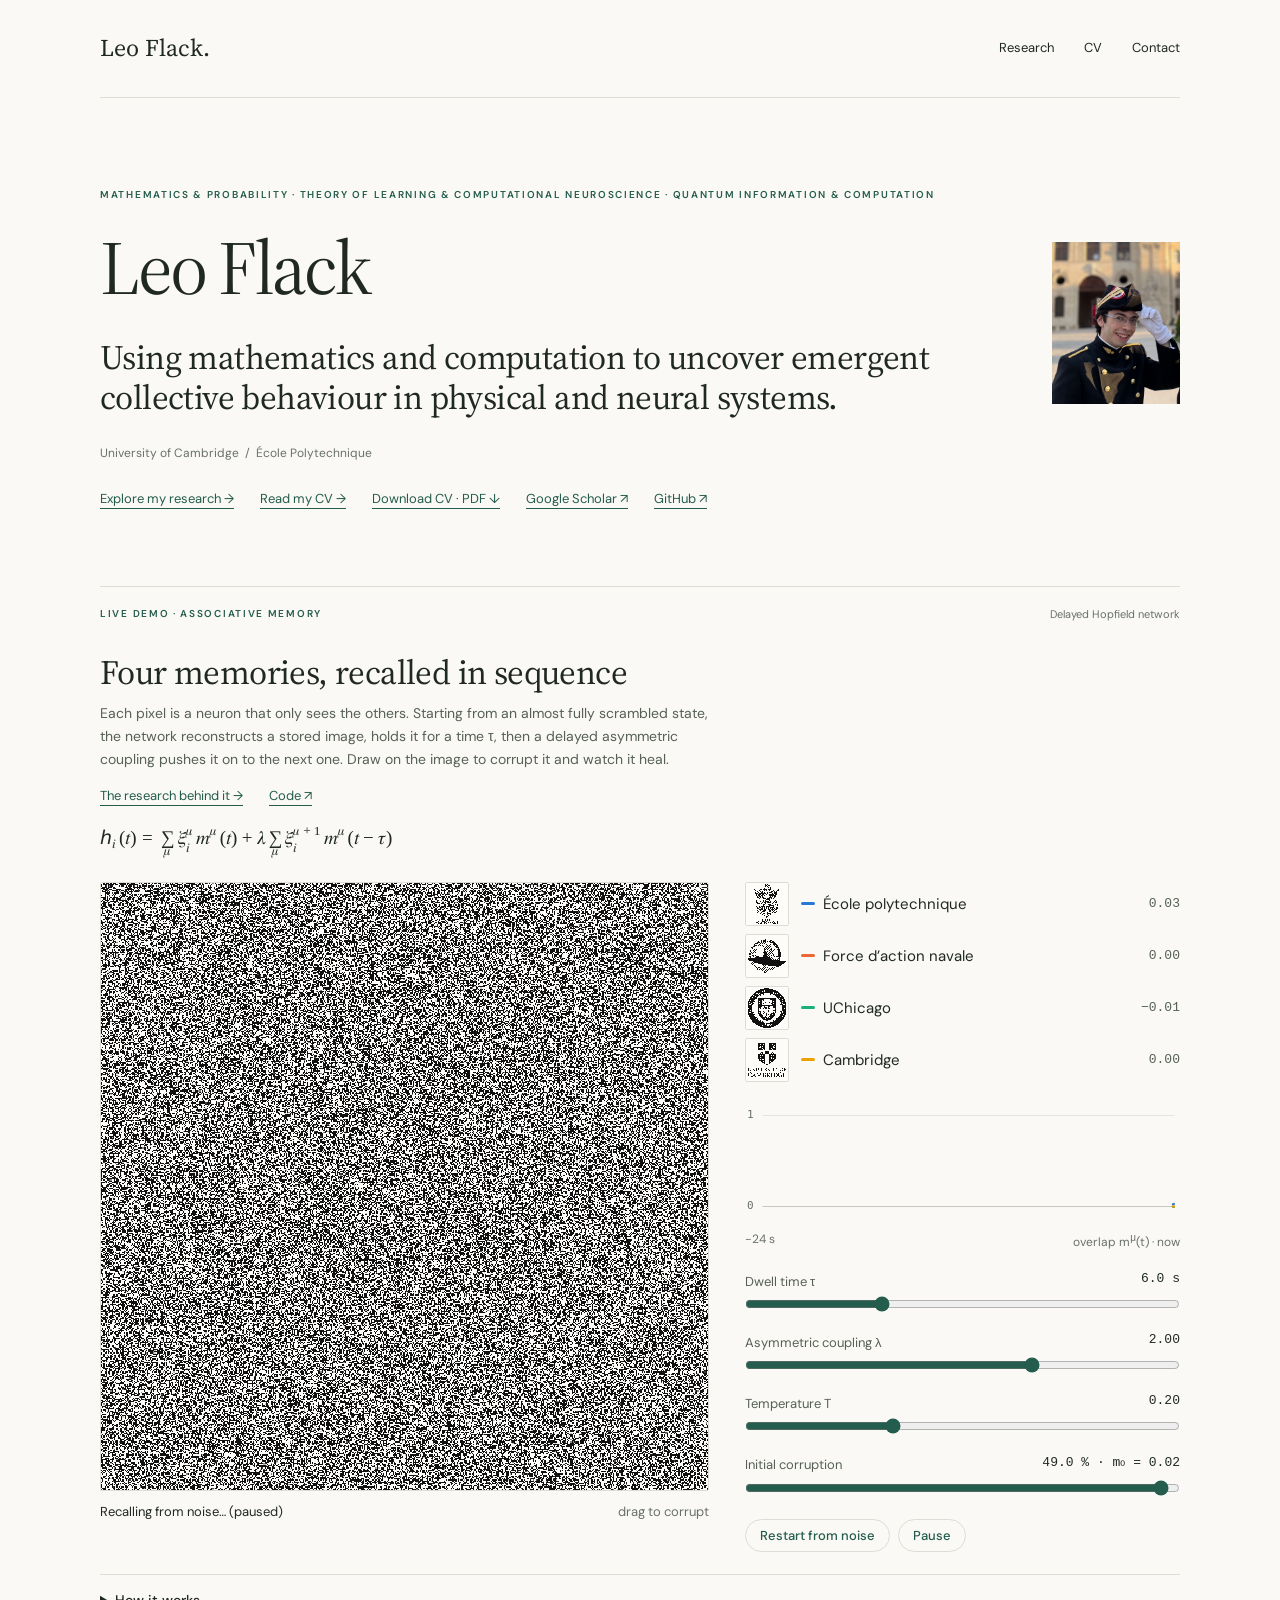
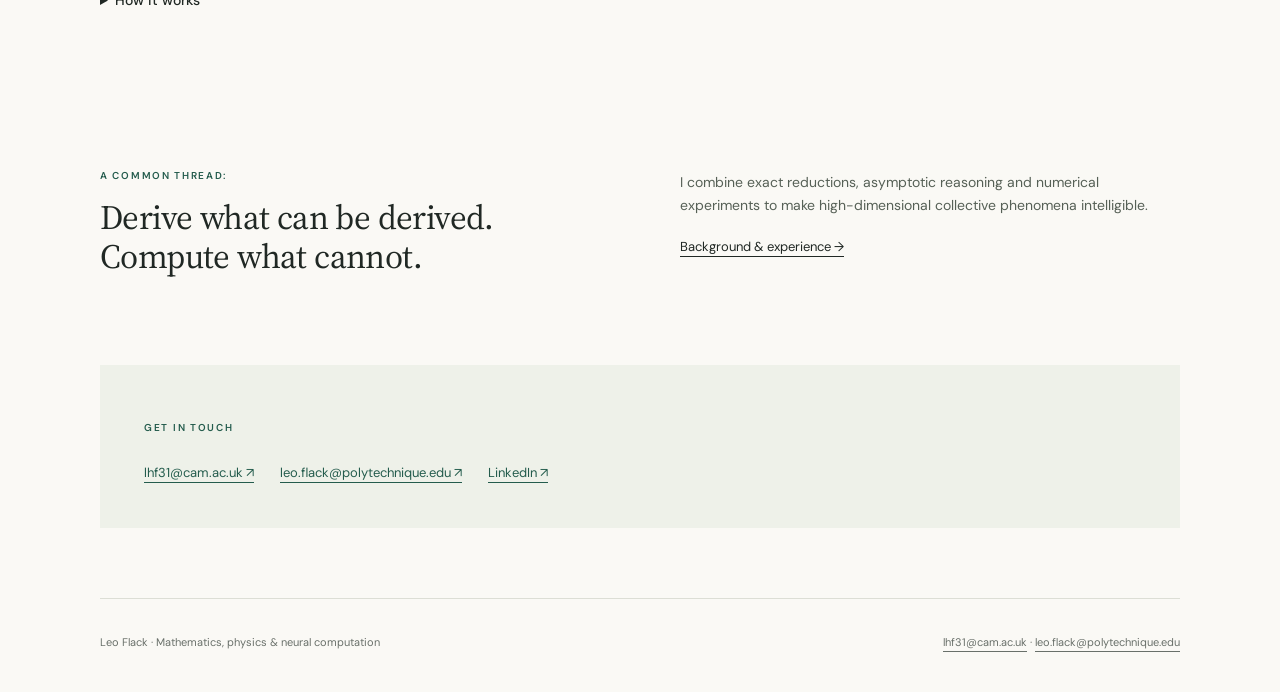
==== commit 77902409: "Move research to its own page; fix portrait overlap on mobile - New research.html (same layout as th" ====
--- a/index.html
+++ b/index.html
@@ -1,2 +1,2 @@
 <!DOCTYPE html><html lang="en"><head><meta charSet="utf-8"/><meta name="viewport" content="width=device-width, initial-scale=1"/><link rel="preload" href="/leo-flack-portrait.jpg" as="image"/><link rel="stylesheet" href="/_next/static/css/index.B1SBXD-2.css" data-rsc-css-href="/_next/static/css/index.B1SBXD-2.css" data-precedence="vite-rsc/importer-resources"/><link rel="modulepreload" fetchPriority="low" href="/_next/static/chunks/index-D9K2POFD.js"/><script src="/_next/static/chunks/rolldown-runtime-C60lm6uB.js" type="module" async=""></script><script src="/_next/static/chunks/framework-BgSIrAUN.js" type="module" async=""></script><link rel="modulepreload" href="/_next/static/chunks/layout-segment-context-DqpqAu_x.js" crossorigin=""/><title>Leo Flack | Mathematics, Statistical Physics &amp; Neural Computation</title><meta name="description" content="Leo Flack is a mathematics student at the University of Cambridge and École Polytechnique working on probability, statistical physics, neural computation and quantum information."/><meta name="robots" content="index, follow"/><meta name="googlebot" content="index, follow, max-image-preview:large, max-snippet:-1, max-video-preview:-1"/><meta property="og:title" content="Leo Flack | Mathematics, Statistical Physics &amp; Neural Computation"/><meta property="og:description" content="Leo Flack is a mathematics student at the University of Cambridge and École Polytechnique working on probability, statistical physics, neural computation and quantum information."/><meta property="og:url" content="https://leof333.github.io"/><meta property="og:site_name" content="Leo Flack"/><meta property="og:type" content="website"/><meta name="twitter:card" content="summary"/><meta name="twitter:title" content="Leo Flack | Mathematics, Statistical Physics &amp; Neural Computation"/><meta name="twitter:description" content="Leo Flack is a mathematics student at the University of Cambridge and École Polytechnique working on probability, statistical physics, neural computation and quantum information."/><link rel="shortcut icon" href="/favicon.svg"/><link rel="icon" href="/favicon.svg"/><link rel="canonical" href="https://leof333.github.io"/><script>Object.assign(((self[Symbol.for("vinext.navigationRuntime")]??={bootstrap:{routeManifest:null},functions:{}}).bootstrap.rsc??={rsc:[]}),{params:{},nav:{"pathname":"/","searchParams":[]}})</script><link rel="modulepreload" href="/_next/static/chunks/index-D9K2POFD.js" />
-</head><body><a class="skip" href="#main">Skip to content</a><header><a class="wordmark" href="/">Leo Flack.</a><nav aria-label="Main navigation"><a href="/#research">Research</a><a href="/cv.html">CV</a><a href="/#contact">Contact</a></nav></header><script type="application/ld+json">{"@context":"https://schema.org","@type":"ProfilePage","@id":"https://leof333.github.io/#profile","url":"https://leof333.github.io/","name":"Leo Flack — Research Profile","mainEntity":{"@type":"Person","@id":"https://leof333.github.io/#leo-flack","name":"Leo Flack","url":"https://leof333.github.io/","image":"https://leof333.github.io/leo-flack-portrait.jpg","description":"Leo Flack is a mathematics student at the University of Cambridge and École Polytechnique working on probability, statistical physics, neural computation and quantum information.","affiliation":[{"@type":"CollegeOrUniversity","name":"University of Cambridge","url":"https://www.cam.ac.uk/"},{"@type":"CollegeOrUniversity","name":"École Polytechnique","url":"https://www.polytechnique.edu/"}],"sameAs":["https://github.com/leoF333","https://www.linkedin.com/in/leoflack/","https://scholar.google.com/citations?user=XdcAmPsAAAAJ&hl=fr&oi=ao"],"knowsAbout":["Probability","Statistical physics","Theory of learning","Computational neuroscience","Quantum information and computation"]}}</script><main id="main"><section class="intro"><div class="intro-copy"><p class="eyebrow">MATHEMATICS &amp; PROBABILITY · THEORY OF LEARNING &amp; COMPUTATIONAL NEUROSCIENCE · QUANTUM INFORMATION &amp; COMPUTATION</p><h1>Leo Flack</h1><p class="lead">Using mathematics and computation to uncover emergent collective behaviour in physical and neural systems.</p><p class="affiliation">University of Cambridge  /  École Polytechnique</p><div class="links"><a href="#research">Explore my research ↓</a><a href="/cv.html">Read my CV →</a><a href="/documents/leo-flack-cv.pdf" download="Resume Leo Flack.pdf">Download CV · PDF ↓</a><a href="https://scholar.google.com/citations?user=XdcAmPsAAAAJ&amp;hl=fr&amp;oi=ao">Google Scholar ↗</a><a href="https://github.com/leoF333">GitHub ↗</a></div></div><figure class="portrait"><img src="/leo-flack-portrait.jpg" alt="Leo Flack" width="390" height="493"/></figure></section><div id="hopfield-demo-mount"></div><section id="research" aria-labelledby="research-title"><div class="section-heading"><h2 id="research-title" class="eyebrow">SELECTED RESEARCH</h2><span>2024 — 2026</span></div><article class="project"><div><p class="project-meta">01<!-- --> / <!-- -->UNIVERSITY OF CHICAGO<!-- --> · <!-- -->March – August 2026</p><h2><a class="project-title" href="/research/hopfield.html">In disordered neural networks, finite is different</a></h2><p>Hopfield networks are models of associative memory: they can hold a stored pattern fixed or, with delayed non-reciprocal interactions, replay patterns as a sequence. I study how the transition between these regimes changes from the thermodynamic limit to finite disordered networks, where memories destabilise one by one.</p><p class="tags">Statistical Mechanics / Stability Analysis / DDE Integration</p><div class="links"><a href="/research/hopfield.html">Read the project →</a><a href="/documents/hopfield-report.pdf">Report<!-- --> ↗</a></div><p class="status-label">Research internship · 2026</p></div><div class="research-note"><span class="note-label">THE CENTRAL QUESTION</span><p>How is sequential memory recall born from static pattern retrieval in associative memory neural networks?</p><a class="note-foot" href="https://github.com/leoF333/hopfield-dynamics">EXPLORE THE CODE &amp; DATA ↗</a></div></article><article class="project"><div><p class="project-meta">02<!-- --> / <!-- -->ENS PARIS<!-- --> · <!-- -->September 2025 – March 2026</p><h2><a class="project-title" href="/research/learning.html">Autoencoders and the statistical physics of high-dimensional learning</a></h2><p>What determines whether an autoencoder learns a latent dynamics—or merely reconstructs its training set? Covariance spectra and replica theory connect the geometry of the data to generalisation.</p><p class="tags">Statistical physics / Autoencoders / Replica theory</p><div class="links"><a href="/research/learning.html">Read the project →</a><a href="/documents/autoencoder-report.pdf">Report<!-- --> ↗</a></div><p class="status-label">Research report</p></div><div class="research-note"><span class="note-label">THE CENTRAL QUESTION</span><p>Which statistical properties of high-dimensional data make its latent dynamics learnable?</p></div></article><article class="project"><div><p class="project-meta">03<!-- --> / <!-- -->ÉCOLE POLYTECHNIQUE · LPP<!-- --> · <!-- -->2024 – 2025 · Published 2026</p><h2><a class="project-title" href="/research/plasma.html">Why satellites should breathe</a></h2><p>We turned upper-atmosphere chemistry into a fast plasma model, then asked whether the resulting thrust could pay back atmospheric drag.</p><p class="tags">Plasma physics / Coupled ODEs / Model validation</p><div class="links"><a href="/research/plasma.html">Read the project →</a><a href="https://doi.org/10.1063/5.0327675">Publication<!-- --> ↗</a></div><p class="status-label">Physics of Plasmas · 2026</p></div><div class="research-note"><span class="note-label">THE CENTRAL QUESTION</span><p>Can the atmosphere that slows a satellite also become its propellant?</p></div></article><article class="project"><div><p class="project-meta">04<!-- --> / <!-- -->ÉCOLE POLYTECHNIQUE<!-- --> · <!-- -->September 2024 – January 2025</p><h2><a class="project-title" href="/research/tropical.html">From complex analysis to tropical geometry</a></h2><p>A complex zero set can collapse into a piecewise-linear skeleton. This essay follows the proof—from amoebas and Ronkin functions to valuations.</p><p class="tags">Pure mathematics / Algebraic geometry / Proofs</p><div class="links"><a href="/research/tropical.html">Read the project →</a><a href="/documents/tropical-geometry.pdf">Report<!-- --> ↗</a></div><p class="status-label">Collective mathematical essay</p></div><div class="research-note"><span class="note-label">THE CENTRAL QUESTION</span><p>What survives when an algebraic variety is viewed only through asymptotic scale?</p></div></article></section><section class="about"><div><p class="eyebrow">A COMMON THREAD:</p><h2>Derive what can be derived.<br/>Compute what cannot.</h2></div><div><p>I combine exact reductions, asymptotic reasoning and numerical experiments to make high-dimensional collective phenomena intelligible.</p><a href="/cv.html">Background &amp; experience →</a></div></section><section id="contact" class="contact"><p class="eyebrow">GET IN TOUCH</p><div class="links"><a href="mailto:lhf31@cam.ac.uk">lhf31@cam.ac.uk ↗</a><a href="mailto:leo.flack@polytechnique.edu">leo.flack@polytechnique.edu ↗</a><a href="https://www.linkedin.com/in/leoflack/">LinkedIn ↗</a></div></section></main><footer><span>Leo Flack · Mathematics, physics &amp; neural computation</span><span><a href="mailto:lhf31@cam.ac.uk">lhf31@cam.ac.uk</a> · <a href="mailto:leo.flack@polytechnique.edu">leo.flack@polytechnique.edu</a></span></footer><script type="module" src="/_next/static/chunks/index-D9K2POFD.js" id="_R_" async=""></script><script>((self[Symbol.for("vinext.navigationRuntime")]??={bootstrap:{routeManifest:null},functions:{}}).bootstrap.rsc??={rsc:[]}).rsc.push("2:I[\"8c0f216c4604\",[],\"Children\",1]\n")</script><script>((self[Symbol.for("vinext.navigationRuntime")]??={bootstrap:{routeManifest:null},functions:{}}).bootstrap.rsc??={rsc:[]}).rsc.push("3:I[\"593f344dc510\",[],\"GlobalErrorBoundary\",1]\n")</script><script>((self[Symbol.for("vinext.navigationRuntime")]??={bootstrap:{routeManifest:null},functions:{}}).bootstrap.rsc??={rsc:[]}).rsc.push("4:I[\"0b874ad30386\",[],\"default\",1]\n")</script><script>((self[Symbol.for("vinext.navigationRuntime")]??={bootstrap:{routeManifest:null},functions:{}}).bootstrap.rsc??={rsc:[]}).rsc.push("5:I[\"593f344dc510\",[],\"ErrorBoundary\",1]\n")</script><script>((self[Symbol.for("vinext.navigationRuntime")]??={bootstrap:{routeManifest:null},functions:{}}).bootstrap.rsc??={rsc:[]}).rsc.push("6:I[\"15c18cfaeeff\",[],\"LayoutSegmentProvider\",1]\n")</script><script>((self[Symbol.for("vinext.navigationRuntime")]??={bootstrap:{routeManifest:null},functions:{}}).bootstrap.rsc??={rsc:[]}).rsc.push("7:I[\"8c0f216c4604\",[],\"Slot\",1]\n")</script><script>((self[Symbol.for("vinext.navigationRuntime")]??={bootstrap:{routeManifest:null},functions:{}}).bootstrap.rsc??={rsc:[]}).rsc.push("8:I[\"593f344dc510\",[],\"NotFoundBoundary\",1]\n")</script><script>((self[Symbol.for("vinext.navigationRuntime")]??={bootstrap:{routeManifest:null},functions:{}}).bootstrap.rsc??={rsc:[]}).rsc.push("9:I[\"9276801271d6\",[],\"AppRouterScrollTarget\",1]\n")</script><script>((self[Symbol.for("vinext.navigationRuntime")]??={bootstrap:{routeManifest:null},functions:{}}).bootstrap.rsc??={rsc:[]}).rsc.push("a:I[\"593f344dc510\",[],\"RedirectBoundary\",1]\n")</script><script>((self[Symbol.for("vinext.navigationRuntime")]??={bootstrap:{routeManifest:null},functions:{}}).bootstrap.rsc??={rsc:[]}).rsc.push(":HL[\"/_next/static/css/index.B1SBXD-2.css\",\"style\"     ]\n")</script><script>((self[Symbol.for("vinext.navigationRuntime")]??={bootstrap:{routeManifest:null},functions:{}}).bootstrap.rsc??={rsc:[]}).rsc.push("0:{\"__route\":\"route:/\",\"__interceptionContext\":null,\"__layoutIds\":[\"layout:/\"],\"__rootLayout\":\"/\",\"__sourcePage\":\"/page\",\"page:/\":\"$L1\",\"layout:/\":[[[[\"$\",\"link\",\"css:/_next/static/css/index.B1SBXD-2.css\",{\"rel\":\"stylesheet\",\"precedence\":\"vite-rsc/importer-resources\",\"href\":\"/_next/static/css/index.B1SBXD-2.css\",\"data-rsc-css-href\":\"/_next/static/css/index.B1SBXD-2.css\"}],\"$undefined\"],[\"$\",\"html\",null,{\"lang\":\"en\",\"children\":[\"$\",\"body\",null,{\"children\":[[\"$\",\"a\",null,{\"className\":\"skip\",\"href\":\"#main\",\"children\":\"Skip to content\"}],[\"$\",\"header\",null,{\"children\":[[\"$\",\"a\",null,{\"className\":\"wordmark\",\"href\":\"/\",\"children\":\"Leo Flack.\"}],[\"$\",\"nav\",null,{\"aria-label\":\"Main navigation\",\"children\":[[\"$\",\"a\",null,{\"href\":\"/#research\",\"children\":\"Research\"}],[\"$\",\"a\",null,{\"href\":\"/cv.html\",\"children\":\"CV\"}],[\"$\",\"a\",null,{\"href\":\"/#contact\",\"children\":\"Contact\"}]]}]]}],[\"$\",\"$L2\",null,{}],[\"$\",\"footer\",null,{\"children\":[[\"$\",\"span\",null,{\"children\":\"Leo Flack · Mathematics, physics \u0026 neural computation\"}],[\"$\",\"span\",null,{\"children\":[[\"$\",\"a\",null,{\"href\":\"mailto:lhf31@cam.ac.uk\",\"children\":\"lhf31@cam.ac.uk\"}],\" · \",[\"$\",\"a\",null,{\"href\":\"mailto:leo.flack@polytechnique.edu\",\"children\":\"leo.flack@polytechnique.edu\"}]]}]]}]]}]}]],null],\"route:/\":[[[\"$\",\"meta\",null,{\"charSet\":\"utf-8\"}],[[\"$\",\"title\",\"0\",{\"children\":\"Leo Flack | Mathematics, Statistical Physics \u0026 Neural Computation\"}],[\"$\",\"meta\",\"1\",{\"name\":\"description\",\"content\":\"Leo Flack is a mathematics student at the University of Cambridge and École Polytechnique working on probability, statistical physics, neural computation and quantum information.\"}],[\"$\",\"meta\",\"2\",{\"name\":\"robots\",\"content\":\"index, follow\"}],[\"$\",\"meta\",\"3\",{\"name\":\"googlebot\",\"content\":\"index, follow, max-image-preview:large, max-snippet:-1, max-video-preview:-1\"}],[\"$\",\"meta\",\"4\",{\"property\":\"og:title\",\"content\":\"Leo Flack | Mathematics, Statistical Physics \u0026 Neural Computation\"}],[\"$\",\"meta\",\"5\",{\"property\":\"og:description\",\"content\":\"Leo Flack is a mathematics student at the University of Cambridge and École Polytechnique working on probability, statistical physics, neural computation and quantum information.\"}],[\"$\",\"meta\",\"6\",{\"property\":\"og:url\",\"content\":\"https://leof333.github.io\"}],[\"$\",\"meta\",\"7\",{\"property\":\"og:site_name\",\"content\":\"Leo Flack\"}],[\"$\",\"meta\",\"8\",{\"property\":\"og:type\",\"content\":\"website\"}],[\"$\",\"meta\",\"9\",{\"name\":\"twitter:card\",\"content\":\"summary\"}],[\"$\",\"meta\",\"10\",{\"name\":\"twitter:title\",\"content\":\"Leo Flack | Mathematics, Statistical Physics \u0026 Neural Computation\"}],[\"$\",\"meta\",\"11\",{\"name\":\"twitter:description\",\"content\":\"Leo Flack is a mathematics student at the University of Cambridge and École Polytechnique working on probability, statistical physics, neural computation and quantum information.\"}],[\"$\",\"link\",\"12\",{\"rel\":\"shortcut icon\",\"href\":\"/favicon.svg\"}],[\"$\",\"link\",\"13\",{\"rel\":\"icon\",\"href\":\"/favicon.svg\"}],[\"$\",\"link\",\"14\",{\"rel\":\"canonical\",\"href\":\"https://leof333.github.io\"}]],[[\"$\",\"meta\",\"0\",{\"name\":\"viewport\",\"content\":\"width=device-width, initial-scale=1\"}]]],[\"$\",\"$L3\",null,{\"fallback\":\"$4\",\"children\":[\"$\",\"$L5\",null,{\"fallback\":\"$4\",\"children\":[\"$\",\"$L6\",null,{\"providerId\":\"layout:/\",\"segmentMap\":{\"children\":[]},\"children\":[\"$\",\"$L7\",null,{\"id\":\"layout:/\",\"parallelSlots\":\"$undefined\",\"children\":[\"$\",\"$L8\",null,{\"resetKey\":\"\",\"fallback\":[\"$\",\"main\",null,{\"id\":\"main\",\"className\":\"detail\",\"children\":[[\"$\",\"p\",null,{\"className\":\"eyebrow\",\"children\":\"404\"}],[\"$\",\"h1\",null,{\"children\":\"Page not found.\"}],[\"$\",\"p\",null,{\"children\":[\"$\",\"a\",null,{\"href\":\"/\",\"children\":\"Return to the research homepage →\"}]}]]}],\"children\":[\"$\",\"$L8\",null,{\"resetKey\":\"\",\"fallback\":[\"$\",\"main\",null,{\"id\":\"main\",\"className\":\"detail\",\"children\":[[\"$\",\"p\",null,{\"className\":\"eyebrow\",\"children\":\"404\"}],[\"$\",\"h1\",null,{\"children\":\"Page not found.\"}],[\"$\",\"p\",null,{\"children\":[\"$\",\"a\",null,{\"href\":\"/\",\"children\":\"Return to the research homepage →\"}]}]]}],\"children\":[\"$\",\"$L9\",null,{\"children\":[\"$\",\"$La\",null,{\"children\":[[\"$\",\"$L6\",null,{\"providerId\":\"page:/\",\"segmentMap\":{\"children\":[\"__PAGE__\"]},\"children\":[\"$\",\"$L7\",null,{\"id\":\"page:/\"}]}],null]}]}]}]}]}]}]}]}],null,null],\"__layoutFlags\":{\"layout:/\":\"s\"},\"__artifactCompatibility\":{\"schemaVersion\":1,\"graphVersion\":\"app-route-graph:1177fd80f83fa7b0\",\"deploymentVersion\":\"716c0e6e-2c27-453c-b804-6c4b40044a8e\",\"appElementsSchemaVersion\":1,\"rscPayloadSchemaVersion\":1,\"rootBoundaryId\":\"/\",\"renderEpoch\":null},\"__renderObservation\":{\"schemaVersion\":1,\"output\":{\"kind\":\"app-rsc\",\"mountedSlotsFingerprint\":null,\"renderEpoch\":null,\"rootBoundaryId\":\"/\",\"routeId\":\"route:/\"},\"completeness\":\"partial\",\"boundaryOutcome\":{\"kind\":\"unknown\"},\"requestApis\":[{\"kind\":\"connection\",\"status\":\"unknown\"},{\"kind\":\"cookies\",\"status\":\"unknown\"},{\"kind\":\"draftMode\",\"status\":\"unknown\"},{\"kind\":\"headers\",\"status\":\"unknown\"},{\"kind\":\"params\",\"status\":\"unknown\"},{\"kind\":\"searchParams\",\"status\":\"unknown\"}],\"dynamicFetches\":[],\"cacheTags\":[\"/\",\"_N_T_/\",\"_N_T_/index\",\"_N_T_/layout\",\"_N_T_/page\"],\"pathTags\":[\"/\"],\"cacheability\":\"unknown\",\"downgrade\":{\"target\":\"freshRender\",\"reasons\":[{\"code\":\"CP_DOWNGRADE_CACHEABILITY_UNKNOWN\",\"target\":\"freshRender\"},{\"code\":\"CP_DOWNGRADE_INCOMPLETE_OBSERVATION\",\"completeness\":\"partial\",\"target\":\"freshRender\"},{\"code\":\"CP_DOWNGRADE_UNKNOWN_REQUEST_API\",\"requestApi\":\"connection\",\"target\":\"freshRender\"},{\"code\":\"CP_DOWNGRADE_UNKNOWN_REQUEST_API\",\"requestApi\":\"cookies\",\"target\":\"freshRender\"},{\"code\":\"CP_DOWNGRADE_UNKNOWN_REQUEST_API\",\"requestApi\":\"draftMode\",\"target\":\"freshRender\"},{\"code\":\"CP_DOWNGRADE_UNKNOWN_REQUEST_API\",\"requestApi\":\"headers\",\"target\":\"freshRender\"},{\"code\":\"CP_DOWNGRADE_UNKNOWN_REQUEST_API\",\"requestApi\":\"params\",\"target\":\"freshRender\"},{\"code\":\"CP_DOWNGRADE_UNKNOWN_REQUEST_API\",\"requestApi\":\"searchParams\",\"target\":\"freshRender\"}],\"fallback\":{\"kind\":\"breakerFallback\",\"code\":\"CP_PRIVATE_DYNAMIC_DOWNGRADE\",\"mode\":\"renderFresh\",\"scope\":\"affectedOutput\",\"fields\":{\"reasonCodes\":[\"CP_DOWNGRADE_CACHEABILITY_UNKNOWN\",\"CP_DOWNGRADE_INCOMPLETE_OBSERVATION\",\"CP_DOWNGRADE_UNKNOWN_REQUEST_API\",\"CP_DOWNGRADE_UNKNOWN_REQUEST_API\",\"CP_DOWNGRADE_UNKNOWN_REQUEST_API\",\"CP_DOWNGRADE_UNKNOWN_REQUEST_API\",\"CP_DOWNGRADE_UNKNOWN_REQUEST_API\",\"CP_DOWNGRADE_UNKNOWN_REQUEST_API\"],\"target\":\"freshRender\"}},\"isPublicCacheCandidate\":false}}}\n")</script><script>((self[Symbol.for("vinext.navigationRuntime")]??={bootstrap:{routeManifest:null},functions:{}}).bootstrap.rsc??={rsc:[]}).rsc.push(":HL[\"/leo-flack-portrait.jpg\",\"image\"]\n")</script><script>((self[Symbol.for("vinext.navigationRuntime")]??={bootstrap:{routeManifest:null},functions:{}}).bootstrap.rsc??={rsc:[]}).rsc.push("b:T424,")</script><script>((self[Symbol.for("vinext.navigationRuntime")]??={bootstrap:{routeManifest:null},functions:{}}).bootstrap.rsc??={rsc:[]}).rsc.push("{\"@context\":\"https://schema.org\",\"@type\":\"ProfilePage\",\"@id\":\"https://leof333.github.io/#profile\",\"url\":\"https://leof333.github.io/\",\"name\":\"Leo Flack — Research Profile\",\"mainEntity\":{\"@type\":\"Person\",\"@id\":\"https://leof333.github.io/#leo-flack\",\"name\":\"Leo Flack\",\"url\":\"https://leof333.github.io/\",\"image\":\"https://leof333.github.io/leo-flack-portrait.jpg\",\"description\":\"Leo Flack is a mathematics student at the University of Cambridge and École Polytechnique working on probability, statistical physics, neural computation and quantum information.\",\"affiliation\":[{\"@type\":\"CollegeOrUniversity\",\"name\":\"University of Cambridge\",\"url\":\"https://www.cam.ac.uk/\"},{\"@type\":\"CollegeOrUniversity\",\"name\":\"École Polytechnique\",\"url\":\"https://www.polytechnique.edu/\"}],\"sameAs\":[\"https://github.com/leoF333\",\"https://www.linkedin.com/in/leoflack/\",\"https://scholar.google.com/citations?user=XdcAmPsAAAAJ\u0026hl=fr\u0026oi=ao\"],\"knowsAbout\":[\"Probability\",\"Statistical physics\",\"Theory of learning\",\"Computational neuroscience\",\"Quantum information and computation\"]}}")</script><script>((self[Symbol.for("vinext.navigationRuntime")]??={bootstrap:{routeManifest:null},functions:{}}).bootstrap.rsc??={rsc:[]}).rsc.push("1:[[\"$\",\"script\",null,{\"type\":\"application/ld+json\",\"dangerouslySetInnerHTML\":{\"__html\":\"$b\"}}],[\"$\",\"main\",null,{\"id\":\"main\",\"children\":[[\"$\",\"section\",null,{\"className\":\"intro\",\"children\":[[\"$\",\"div\",null,{\"className\":\"intro-copy\",\"children\":[[\"$\",\"p\",null,{\"className\":\"eyebrow\",\"children\":\"MATHEMATICS \u0026 PROBABILITY · THEORY OF LEARNING \u0026 COMPUTATIONAL NEUROSCIENCE · QUANTUM INFORMATION \u0026 COMPUTATION\"}],[\"$\",\"h1\",null,{\"children\":\"Leo Flack\"}],[\"$\",\"p\",null,{\"className\":\"lead\",\"children\":\"Using mathematics and computation to uncover emergent collective behaviour in physical and neural systems.\"}],[\"$\",\"p\",null,{\"className\":\"affiliation\",\"children\":\"University of Cambridge  /  École Polytechnique\"}],[\"$\",\"div\",null,{\"className\":\"links\",\"children\":[[\"$\",\"a\",null,{\"href\":\"#research\",\"children\":\"Explore my research ↓\"}],[\"$\",\"a\",null,{\"href\":\"/cv.html\",\"children\":\"Read my CV →\"}],[\"$\",\"a\",null,{\"href\":\"/documents/leo-flack-cv.pdf\",\"download\":\"Resume Leo Flack.pdf\",\"children\":\"Download CV · PDF ↓\"}],[\"$\",\"a\",null,{\"href\":\"https://scholar.google.com/citations?user=XdcAmPsAAAAJ\u0026hl=fr\u0026oi=ao\",\"children\":\"Google Scholar ↗\"}],[\"$\",\"a\",null,{\"href\":\"https://github.com/leoF333\",\"children\":\"GitHub ↗\"}]]}]]}],[\"$\",\"figure\",null,{\"className\":\"portrait\",\"children\":[\"$\",\"img\",null,{\"src\":\"/leo-flack-portrait.jpg\",\"alt\":\"Leo Flack\",\"width\":\"390\",\"height\":\"493\"}]}]]}],[\"$\",\"div\",null,{\"id\":\"hopfield-demo-mount\",\"dangerouslySetInnerHTML\":{\"__html\":\"\"}}],[\"$\",\"section\",null,{\"id\":\"research\",\"aria-labelledby\":\"research-title\",\"children\":[[\"$\",\"div\",null,{\"className\":\"section-heading\",\"children\":[[\"$\",\"h2\",null,{\"id\":\"research-title\",\"className\":\"eyebrow\",\"children\":\"SELECTED RESEARCH\"}],[\"$\",\"span\",null,{\"children\":\"2024 — 2026\"}]]}],[[\"$\",\"article\",\"hopfield\",{\"className\":\"project\",\"children\":[[\"$\",\"div\",null,{\"children\":[[\"$\",\"p\",null,{\"className\":\"project-meta\",\"children\":[\"01\",\" / \",\"UNIVERSITY OF CHICAGO\",\" · \",\"March – August 2026\"]}],[\"$\",\"h2\",null,{\"children\":[\"$\",\"a\",null,{\"className\":\"project-title\",\"href\":\"/research/hopfield.html\",\"children\":\"In disordered neural networks, finite is different\"}]}],[\"$\",\"p\",null,{\"children\":\"Hopfield networks are models of associative memory: they can hold a stored pattern fixed or, with delayed non-reciprocal interactions, replay patterns as a sequence. I study how the transition between these regimes changes from the thermodynamic limit to finite disordered networks, where memories destabilise one by one.\"}],[\"$\",\"p\",null,{\"className\":\"tags\",\"children\":\"Statistical Mechanics / Stability Analysis / DDE Integration\"}],[\"$\",\"div\",null,{\"className\":\"links\",\"children\":[[\"$\",\"a\",null,{\"href\":\"/research/hopfield.html\",\"children\":\"Read the project →\"}],[\"$\",\"a\",null,{\"href\":\"/documents/hopfield-report.pdf\",\"children\":[\"Report\",\" ↗\"]}]]}],[\"$\",\"p\",null,{\"className\":\"status-label\",\"children\":\"Research internship · 2026\"}]]}],[\"$\",\"div\",null,{\"className\":\"research-note\",\"children\":[[\"$\",\"span\",null,{\"className\":\"note-label\",\"children\":\"THE CENTRAL QUESTION\"}],\"$Lc\",\"$Ld\"]}]]}],\"$Le\",\"$Lf\",\"$L10\"]]}],\"$L11\",\"$L12\"]}]]\n")</script><script>((self[Symbol.for("vinext.navigationRuntime")]??={bootstrap:{routeManifest:null},functions:{}}).bootstrap.rsc??={rsc:[]}).rsc.push("c:[\"$\",\"p\",null,{\"children\":\"How is sequential memory recall born from static pattern retrieval in associative memory neural networks?\"}]\n")</script><script>((self[Symbol.for("vinext.navigationRuntime")]??={bootstrap:{routeManifest:null},functions:{}}).bootstrap.rsc??={rsc:[]}).rsc.push("d:[\"$\",\"a\",null,{\"className\":\"note-foot\",\"href\":\"https://github.com/leoF333/hopfield-dynamics\",\"children\":\"EXPLORE THE CODE \u0026 DATA ↗\"}]\n")</script><script>((self[Symbol.for("vinext.navigationRuntime")]??={bootstrap:{routeManifest:null},functions:{}}).bootstrap.rsc??={rsc:[]}).rsc.push("e:[\"$\",\"article\",\"learning\",{\"className\":\"project\",\"children\":[[\"$\",\"div\",null,{\"children\":[[\"$\",\"p\",null,{\"className\":\"project-meta\",\"children\":[\"02\",\" / \",\"ENS PARIS\",\" · \",\"September 2025 – March 2026\"]}],[\"$\",\"h2\",null,{\"children\":[\"$\",\"a\",null,{\"className\":\"project-title\",\"href\":\"/research/learning.html\",\"children\":\"Autoencoders and the statistical physics of high-dimensional learning\"}]}],[\"$\",\"p\",null,{\"children\":\"What determines whether an autoencoder learns a latent dynamics—or merely reconstructs its training set? Covariance spectra and replica theory connect the geometry of the data to generalisation.\"}],[\"$\",\"p\",null,{\"className\":\"tags\",\"children\":\"Statistical physics / Autoencoders / Replica theory\"}],[\"$\",\"div\",null,{\"className\":\"links\",\"children\":[[\"$\",\"a\",null,{\"href\":\"/research/learning.html\",\"children\":\"Read the project →\"}],[\"$\",\"a\",null,{\"href\":\"/documents/autoencoder-report.pdf\",\"children\":[\"Report\",\" ↗\"]}]]}],[\"$\",\"p\",null,{\"className\":\"status-label\",\"children\":\"Research report\"}]]}],[\"$\",\"div\",null,{\"className\":\"research-note\",\"children\":[[\"$\",\"span\",null,{\"className\":\"note-label\",\"children\":\"THE CENTRAL QUESTION\"}],[\"$\",\"p\",null,{\"children\":\"Which statistical properties of high-dimensional data make its latent dynamics learnable?\"}],false]}]]}]\n")</script><script>((self[Symbol.for("vinext.navigationRuntime")]??={bootstrap:{routeManifest:null},functions:{}}).bootstrap.rsc??={rsc:[]}).rsc.push("f:[\"$\",\"article\",\"plasma\",{\"className\":\"project\",\"children\":[[\"$\",\"div\",null,{\"children\":[[\"$\",\"p\",null,{\"className\":\"project-meta\",\"children\":[\"03\",\" / \",\"ÉCOLE POLYTECHNIQUE · LPP\",\" · \",\"2024 – 2025 · Published 2026\"]}],[\"$\",\"h2\",null,{\"children\":[\"$\",\"a\",null,{\"className\":\"project-title\",\"href\":\"/research/plasma.html\",\"children\":\"Why satellites should breathe\"}]}],[\"$\",\"p\",null,{\"children\":\"We turned upper-atmosphere chemistry into a fast plasma model, then asked whether the resulting thrust could pay back atmospheric drag.\"}],[\"$\",\"p\",null,{\"className\":\"tags\",\"children\":\"Plasma physics / Coupled ODEs / Model validation\"}],[\"$\",\"div\",null,{\"className\":\"links\",\"children\":[[\"$\",\"a\",null,{\"href\":\"/research/plasma.html\",\"children\":\"Read the project →\"}],[\"$\",\"a\",null,{\"href\":\"https://doi.org/10.1063/5.0327675\",\"children\":[\"Publication\",\" ↗\"]}]]}],[\"$\",\"p\",null,{\"className\":\"status-label\",\"children\":\"Physics of Plasmas · 2026\"}]]}],[\"$\",\"div\",null,{\"className\":\"research-note\",\"children\":[[\"$\",\"span\",null,{\"className\":\"note-label\",\"children\":\"THE CENTRAL QUESTION\"}],[\"$\",\"p\",null,{\"children\":\"Can the atmosphere that slows a satellite also become its propellant?\"}],false]}]]}]\n")</script><script>((self[Symbol.for("vinext.navigationRuntime")]??={bootstrap:{routeManifest:null},functions:{}}).bootstrap.rsc??={rsc:[]}).rsc.push("10:[\"$\",\"article\",\"tropical\",{\"className\":\"project\",\"children\":[[\"$\",\"div\",null,{\"children\":[[\"$\",\"p\",null,{\"className\":\"project-meta\",\"children\":[\"04\",\" / \",\"ÉCOLE POLYTECHNIQUE\",\" · \",\"September 2024 – January 2025\"]}],[\"$\",\"h2\",null,{\"children\":[\"$\",\"a\",null,{\"className\":\"project-title\",\"href\":\"/research/tropical.html\",\"children\":\"From complex analysis to tropical geometry\"}]}],[\"$\",\"p\",null,{\"children\":\"A complex zero set can collapse into a piecewise-linear skeleton. This essay follows the proof—from amoebas and Ronkin functions to valuations.\"}],[\"$\",\"p\",null,{\"className\":\"tags\",\"children\":\"Pure mathematics / Algebraic geometry / Proofs\"}],[\"$\",\"div\",null,{\"className\":\"links\",\"children\":[[\"$\",\"a\",null,{\"href\":\"/research/tropical.html\",\"children\":\"Read the project →\"}],[\"$\",\"a\",null,{\"href\":\"/documents/tropical-geometry.pdf\",\"children\":[\"Report\",\" ↗\"]}]]}],[\"$\",\"p\",null,{\"className\":\"status-label\",\"children\":\"Collective mathematical essay\"}]]}],[\"$\",\"div\",null,{\"className\":\"research-note\",\"children\":[[\"$\",\"span\",null,{\"className\":\"note-label\",\"children\":\"THE CENTRAL QUESTION\"}],[\"$\",\"p\",null,{\"children\":\"What survives when an algebraic variety is viewed only through asymptotic scale?\"}],false]}]]}]\n")</script><script>((self[Symbol.for("vinext.navigationRuntime")]??={bootstrap:{routeManifest:null},functions:{}}).bootstrap.rsc??={rsc:[]}).rsc.push("11:[\"$\",\"section\",null,{\"className\":\"about\",\"children\":[[\"$\",\"div\",null,{\"children\":[[\"$\",\"p\",null,{\"className\":\"eyebrow\",\"children\":\"A COMMON THREAD:\"}],[\"$\",\"h2\",null,{\"children\":[\"Derive what can be derived.\",[\"$\",\"br\",null,{}],\"Compute what cannot.\"]}]]}],[\"$\",\"div\",null,{\"children\":[[\"$\",\"p\",null,{\"children\":\"I combine exact reductions, asymptotic reasoning and numerical experiments to make high-dimensional collective phenomena intelligible.\"}],[\"$\",\"a\",null,{\"href\":\"/cv.html\",\"children\":\"Background \u0026 experience →\"}]]}]]}]\n")</script><script>((self[Symbol.for("vinext.navigationRuntime")]??={bootstrap:{routeManifest:null},functions:{}}).bootstrap.rsc??={rsc:[]}).rsc.push("12:[\"$\",\"section\",null,{\"id\":\"contact\",\"className\":\"contact\",\"children\":[[\"$\",\"p\",null,{\"className\":\"eyebrow\",\"children\":\"GET IN TOUCH\"}],[\"$\",\"div\",null,{\"className\":\"links\",\"children\":[[\"$\",\"a\",null,{\"href\":\"mailto:lhf31@cam.ac.uk\",\"children\":\"lhf31@cam.ac.uk ↗\"}],[\"$\",\"a\",null,{\"href\":\"mailto:leo.flack@polytechnique.edu\",\"children\":\"leo.flack@polytechnique.edu ↗\"}],[\"$\",\"a\",null,{\"href\":\"https://www.linkedin.com/in/leoflack/\",\"children\":\"LinkedIn ↗\"}]]}]]}]\n")</script><script>Object.assign(((self[Symbol.for("vinext.navigationRuntime")]??={bootstrap:{routeManifest:null},functions:{}}).bootstrap.rsc??={rsc:[]}),{"initialCacheKind":"static"});((self[Symbol.for("vinext.navigationRuntime")]??={bootstrap:{routeManifest:null},functions:{}}).bootstrap.rsc??={rsc:[]}).done=true</script><script src="/hopfield-memory/demo.js" defer=""></script></body></html>+</head><body><a class="skip" href="#main">Skip to content</a><header><a class="wordmark" href="/">Leo Flack.</a><nav aria-label="Main navigation"><a href="/research.html">Research</a><a href="/cv.html">CV</a><a href="/#contact">Contact</a></nav></header><script type="application/ld+json">{"@context":"https://schema.org","@type":"ProfilePage","@id":"https://leof333.github.io/#profile","url":"https://leof333.github.io/","name":"Leo Flack — Research Profile","mainEntity":{"@type":"Person","@id":"https://leof333.github.io/#leo-flack","name":"Leo Flack","url":"https://leof333.github.io/","image":"https://leof333.github.io/leo-flack-portrait.jpg","description":"Leo Flack is a mathematics student at the University of Cambridge and École Polytechnique working on probability, statistical physics, neural computation and quantum information.","affiliation":[{"@type":"CollegeOrUniversity","name":"University of Cambridge","url":"https://www.cam.ac.uk/"},{"@type":"CollegeOrUniversity","name":"École Polytechnique","url":"https://www.polytechnique.edu/"}],"sameAs":["https://github.com/leoF333","https://www.linkedin.com/in/leoflack/","https://scholar.google.com/citations?user=XdcAmPsAAAAJ&hl=fr&oi=ao"],"knowsAbout":["Probability","Statistical physics","Theory of learning","Computational neuroscience","Quantum information and computation"]}}</script><main id="main"><section class="intro"><div class="intro-copy"><p class="eyebrow">MATHEMATICS &amp; PROBABILITY · THEORY OF LEARNING &amp; COMPUTATIONAL NEUROSCIENCE · QUANTUM INFORMATION &amp; COMPUTATION</p><h1>Leo Flack</h1><p class="lead">Using mathematics and computation to uncover emergent collective behaviour in physical and neural systems.</p><p class="affiliation">University of Cambridge  /  École Polytechnique</p><div class="links"><a href="/research.html">Explore my research →</a><a href="/cv.html">Read my CV →</a><a href="/documents/leo-flack-cv.pdf" download="Resume Leo Flack.pdf">Download CV · PDF ↓</a><a href="https://scholar.google.com/citations?user=XdcAmPsAAAAJ&amp;hl=fr&amp;oi=ao">Google Scholar ↗</a><a href="https://github.com/leoF333">GitHub ↗</a></div></div><figure class="portrait"><img src="/leo-flack-portrait.jpg" alt="Leo Flack" width="390" height="493"/></figure></section><div id="hopfield-demo-mount"></div><section class="about"><div><p class="eyebrow">A COMMON THREAD:</p><h2>Derive what can be derived.<br/>Compute what cannot.</h2></div><div><p>I combine exact reductions, asymptotic reasoning and numerical experiments to make high-dimensional collective phenomena intelligible.</p><a href="/cv.html">Background &amp; experience →</a></div></section><section id="contact" class="contact"><p class="eyebrow">GET IN TOUCH</p><div class="links"><a href="mailto:lhf31@cam.ac.uk">lhf31@cam.ac.uk ↗</a><a href="mailto:leo.flack@polytechnique.edu">leo.flack@polytechnique.edu ↗</a><a href="https://www.linkedin.com/in/leoflack/">LinkedIn ↗</a></div></section></main><footer><span>Leo Flack · Mathematics, physics &amp; neural computation</span><span><a href="mailto:lhf31@cam.ac.uk">lhf31@cam.ac.uk</a> · <a href="mailto:leo.flack@polytechnique.edu">leo.flack@polytechnique.edu</a></span></footer><script type="module" src="/_next/static/chunks/index-D9K2POFD.js" id="_R_" async=""></script><script>((self[Symbol.for("vinext.navigationRuntime")]??={bootstrap:{routeManifest:null},functions:{}}).bootstrap.rsc??={rsc:[]}).rsc.push("2:I[\"8c0f216c4604\",[],\"Children\",1]\n")</script><script>((self[Symbol.for("vinext.navigationRuntime")]??={bootstrap:{routeManifest:null},functions:{}}).bootstrap.rsc??={rsc:[]}).rsc.push("3:I[\"593f344dc510\",[],\"GlobalErrorBoundary\",1]\n")</script><script>((self[Symbol.for("vinext.navigationRuntime")]??={bootstrap:{routeManifest:null},functions:{}}).bootstrap.rsc??={rsc:[]}).rsc.push("4:I[\"0b874ad30386\",[],\"default\",1]\n")</script><script>((self[Symbol.for("vinext.navigationRuntime")]??={bootstrap:{routeManifest:null},functions:{}}).bootstrap.rsc??={rsc:[]}).rsc.push("5:I[\"593f344dc510\",[],\"ErrorBoundary\",1]\n")</script><script>((self[Symbol.for("vinext.navigationRuntime")]??={bootstrap:{routeManifest:null},functions:{}}).bootstrap.rsc??={rsc:[]}).rsc.push("6:I[\"15c18cfaeeff\",[],\"LayoutSegmentProvider\",1]\n")</script><script>((self[Symbol.for("vinext.navigationRuntime")]??={bootstrap:{routeManifest:null},functions:{}}).bootstrap.rsc??={rsc:[]}).rsc.push("7:I[\"8c0f216c4604\",[],\"Slot\",1]\n")</script><script>((self[Symbol.for("vinext.navigationRuntime")]??={bootstrap:{routeManifest:null},functions:{}}).bootstrap.rsc??={rsc:[]}).rsc.push("8:I[\"593f344dc510\",[],\"NotFoundBoundary\",1]\n")</script><script>((self[Symbol.for("vinext.navigationRuntime")]??={bootstrap:{routeManifest:null},functions:{}}).bootstrap.rsc??={rsc:[]}).rsc.push("9:I[\"9276801271d6\",[],\"AppRouterScrollTarget\",1]\n")</script><script>((self[Symbol.for("vinext.navigationRuntime")]??={bootstrap:{routeManifest:null},functions:{}}).bootstrap.rsc??={rsc:[]}).rsc.push("a:I[\"593f344dc510\",[],\"RedirectBoundary\",1]\n")</script><script>((self[Symbol.for("vinext.navigationRuntime")]??={bootstrap:{routeManifest:null},functions:{}}).bootstrap.rsc??={rsc:[]}).rsc.push(":HL[\"/_next/static/css/index.B1SBXD-2.css\",\"style\"     ]\n")</script><script>((self[Symbol.for("vinext.navigationRuntime")]??={bootstrap:{routeManifest:null},functions:{}}).bootstrap.rsc??={rsc:[]}).rsc.push("0:{\"__route\":\"route:/\",\"__interceptionContext\":null,\"__layoutIds\":[\"layout:/\"],\"__rootLayout\":\"/\",\"__sourcePage\":\"/page\",\"page:/\":\"$L1\",\"layout:/\":[[[[\"$\",\"link\",\"css:/_next/static/css/index.B1SBXD-2.css\",{\"rel\":\"stylesheet\",\"precedence\":\"vite-rsc/importer-resources\",\"href\":\"/_next/static/css/index.B1SBXD-2.css\",\"data-rsc-css-href\":\"/_next/static/css/index.B1SBXD-2.css\"}],\"$undefined\"],[\"$\",\"html\",null,{\"lang\":\"en\",\"children\":[\"$\",\"body\",null,{\"children\":[[\"$\",\"a\",null,{\"className\":\"skip\",\"href\":\"#main\",\"children\":\"Skip to content\"}],[\"$\",\"header\",null,{\"children\":[[\"$\",\"a\",null,{\"className\":\"wordmark\",\"href\":\"/\",\"children\":\"Leo Flack.\"}],[\"$\",\"nav\",null,{\"aria-label\":\"Main navigation\",\"children\":[[\"$\",\"a\",null,{\"href\":\"/research.html\",\"children\":\"Research\"}],[\"$\",\"a\",null,{\"href\":\"/cv.html\",\"children\":\"CV\"}],[\"$\",\"a\",null,{\"href\":\"/#contact\",\"children\":\"Contact\"}]]}]]}],[\"$\",\"$L2\",null,{}],[\"$\",\"footer\",null,{\"children\":[[\"$\",\"span\",null,{\"children\":\"Leo Flack · Mathematics, physics \u0026 neural computation\"}],[\"$\",\"span\",null,{\"children\":[[\"$\",\"a\",null,{\"href\":\"mailto:lhf31@cam.ac.uk\",\"children\":\"lhf31@cam.ac.uk\"}],\" · \",[\"$\",\"a\",null,{\"href\":\"mailto:leo.flack@polytechnique.edu\",\"children\":\"leo.flack@polytechnique.edu\"}]]}]]}]]}]}]],null],\"route:/\":[[[\"$\",\"meta\",null,{\"charSet\":\"utf-8\"}],[[\"$\",\"title\",\"0\",{\"children\":\"Leo Flack | Mathematics, Statistical Physics \u0026 Neural Computation\"}],[\"$\",\"meta\",\"1\",{\"name\":\"description\",\"content\":\"Leo Flack is a mathematics student at the University of Cambridge and École Polytechnique working on probability, statistical physics, neural computation and quantum information.\"}],[\"$\",\"meta\",\"2\",{\"name\":\"robots\",\"content\":\"index, follow\"}],[\"$\",\"meta\",\"3\",{\"name\":\"googlebot\",\"content\":\"index, follow, max-image-preview:large, max-snippet:-1, max-video-preview:-1\"}],[\"$\",\"meta\",\"4\",{\"property\":\"og:title\",\"content\":\"Leo Flack | Mathematics, Statistical Physics \u0026 Neural Computation\"}],[\"$\",\"meta\",\"5\",{\"property\":\"og:description\",\"content\":\"Leo Flack is a mathematics student at the University of Cambridge and École Polytechnique working on probability, statistical physics, neural computation and quantum information.\"}],[\"$\",\"meta\",\"6\",{\"property\":\"og:url\",\"content\":\"https://leof333.github.io\"}],[\"$\",\"meta\",\"7\",{\"property\":\"og:site_name\",\"content\":\"Leo Flack\"}],[\"$\",\"meta\",\"8\",{\"property\":\"og:type\",\"content\":\"website\"}],[\"$\",\"meta\",\"9\",{\"name\":\"twitter:card\",\"content\":\"summary\"}],[\"$\",\"meta\",\"10\",{\"name\":\"twitter:title\",\"content\":\"Leo Flack | Mathematics, Statistical Physics \u0026 Neural Computation\"}],[\"$\",\"meta\",\"11\",{\"name\":\"twitter:description\",\"content\":\"Leo Flack is a mathematics student at the University of Cambridge and École Polytechnique working on probability, statistical physics, neural computation and quantum information.\"}],[\"$\",\"link\",\"12\",{\"rel\":\"shortcut icon\",\"href\":\"/favicon.svg\"}],[\"$\",\"link\",\"13\",{\"rel\":\"icon\",\"href\":\"/favicon.svg\"}],[\"$\",\"link\",\"14\",{\"rel\":\"canonical\",\"href\":\"https://leof333.github.io\"}]],[[\"$\",\"meta\",\"0\",{\"name\":\"viewport\",\"content\":\"width=device-width, initial-scale=1\"}]]],[\"$\",\"$L3\",null,{\"fallback\":\"$4\",\"children\":[\"$\",\"$L5\",null,{\"fallback\":\"$4\",\"children\":[\"$\",\"$L6\",null,{\"providerId\":\"layout:/\",\"segmentMap\":{\"children\":[]},\"children\":[\"$\",\"$L7\",null,{\"id\":\"layout:/\",\"parallelSlots\":\"$undefined\",\"children\":[\"$\",\"$L8\",null,{\"resetKey\":\"\",\"fallback\":[\"$\",\"main\",null,{\"id\":\"main\",\"className\":\"detail\",\"children\":[[\"$\",\"p\",null,{\"className\":\"eyebrow\",\"children\":\"404\"}],[\"$\",\"h1\",null,{\"children\":\"Page not found.\"}],[\"$\",\"p\",null,{\"children\":[\"$\",\"a\",null,{\"href\":\"/\",\"children\":\"Return to the research homepage →\"}]}]]}],\"children\":[\"$\",\"$L8\",null,{\"resetKey\":\"\",\"fallback\":[\"$\",\"main\",null,{\"id\":\"main\",\"className\":\"detail\",\"children\":[[\"$\",\"p\",null,{\"className\":\"eyebrow\",\"children\":\"404\"}],[\"$\",\"h1\",null,{\"children\":\"Page not found.\"}],[\"$\",\"p\",null,{\"children\":[\"$\",\"a\",null,{\"href\":\"/\",\"children\":\"Return to the research homepage →\"}]}]]}],\"children\":[\"$\",\"$L9\",null,{\"children\":[\"$\",\"$La\",null,{\"children\":[[\"$\",\"$L6\",null,{\"providerId\":\"page:/\",\"segmentMap\":{\"children\":[\"__PAGE__\"]},\"children\":[\"$\",\"$L7\",null,{\"id\":\"page:/\"}]}],null]}]}]}]}]}]}]}]}],null,null],\"__layoutFlags\":{\"layout:/\":\"s\"},\"__artifactCompatibility\":{\"schemaVersion\":1,\"graphVersion\":\"app-route-graph:1177fd80f83fa7b0\",\"deploymentVersion\":\"716c0e6e-2c27-453c-b804-6c4b40044a8e\",\"appElementsSchemaVersion\":1,\"rscPayloadSchemaVersion\":1,\"rootBoundaryId\":\"/\",\"renderEpoch\":null},\"__renderObservation\":{\"schemaVersion\":1,\"output\":{\"kind\":\"app-rsc\",\"mountedSlotsFingerprint\":null,\"renderEpoch\":null,\"rootBoundaryId\":\"/\",\"routeId\":\"route:/\"},\"completeness\":\"partial\",\"boundaryOutcome\":{\"kind\":\"unknown\"},\"requestApis\":[{\"kind\":\"connection\",\"status\":\"unknown\"},{\"kind\":\"cookies\",\"status\":\"unknown\"},{\"kind\":\"draftMode\",\"status\":\"unknown\"},{\"kind\":\"headers\",\"status\":\"unknown\"},{\"kind\":\"params\",\"status\":\"unknown\"},{\"kind\":\"searchParams\",\"status\":\"unknown\"}],\"dynamicFetches\":[],\"cacheTags\":[\"/\",\"_N_T_/\",\"_N_T_/index\",\"_N_T_/layout\",\"_N_T_/page\"],\"pathTags\":[\"/\"],\"cacheability\":\"unknown\",\"downgrade\":{\"target\":\"freshRender\",\"reasons\":[{\"code\":\"CP_DOWNGRADE_CACHEABILITY_UNKNOWN\",\"target\":\"freshRender\"},{\"code\":\"CP_DOWNGRADE_INCOMPLETE_OBSERVATION\",\"completeness\":\"partial\",\"target\":\"freshRender\"},{\"code\":\"CP_DOWNGRADE_UNKNOWN_REQUEST_API\",\"requestApi\":\"connection\",\"target\":\"freshRender\"},{\"code\":\"CP_DOWNGRADE_UNKNOWN_REQUEST_API\",\"requestApi\":\"cookies\",\"target\":\"freshRender\"},{\"code\":\"CP_DOWNGRADE_UNKNOWN_REQUEST_API\",\"requestApi\":\"draftMode\",\"target\":\"freshRender\"},{\"code\":\"CP_DOWNGRADE_UNKNOWN_REQUEST_API\",\"requestApi\":\"headers\",\"target\":\"freshRender\"},{\"code\":\"CP_DOWNGRADE_UNKNOWN_REQUEST_API\",\"requestApi\":\"params\",\"target\":\"freshRender\"},{\"code\":\"CP_DOWNGRADE_UNKNOWN_REQUEST_API\",\"requestApi\":\"searchParams\",\"target\":\"freshRender\"}],\"fallback\":{\"kind\":\"breakerFallback\",\"code\":\"CP_PRIVATE_DYNAMIC_DOWNGRADE\",\"mode\":\"renderFresh\",\"scope\":\"affectedOutput\",\"fields\":{\"reasonCodes\":[\"CP_DOWNGRADE_CACHEABILITY_UNKNOWN\",\"CP_DOWNGRADE_INCOMPLETE_OBSERVATION\",\"CP_DOWNGRADE_UNKNOWN_REQUEST_API\",\"CP_DOWNGRADE_UNKNOWN_REQUEST_API\",\"CP_DOWNGRADE_UNKNOWN_REQUEST_API\",\"CP_DOWNGRADE_UNKNOWN_REQUEST_API\",\"CP_DOWNGRADE_UNKNOWN_REQUEST_API\",\"CP_DOWNGRADE_UNKNOWN_REQUEST_API\"],\"target\":\"freshRender\"}},\"isPublicCacheCandidate\":false}}}\n")</script><script>((self[Symbol.for("vinext.navigationRuntime")]??={bootstrap:{routeManifest:null},functions:{}}).bootstrap.rsc??={rsc:[]}).rsc.push(":HL[\"/leo-flack-portrait.jpg\",\"image\"]\n")</script><script>((self[Symbol.for("vinext.navigationRuntime")]??={bootstrap:{routeManifest:null},functions:{}}).bootstrap.rsc??={rsc:[]}).rsc.push("b:T424,")</script><script>((self[Symbol.for("vinext.navigationRuntime")]??={bootstrap:{routeManifest:null},functions:{}}).bootstrap.rsc??={rsc:[]}).rsc.push("{\"@context\":\"https://schema.org\",\"@type\":\"ProfilePage\",\"@id\":\"https://leof333.github.io/#profile\",\"url\":\"https://leof333.github.io/\",\"name\":\"Leo Flack — Research Profile\",\"mainEntity\":{\"@type\":\"Person\",\"@id\":\"https://leof333.github.io/#leo-flack\",\"name\":\"Leo Flack\",\"url\":\"https://leof333.github.io/\",\"image\":\"https://leof333.github.io/leo-flack-portrait.jpg\",\"description\":\"Leo Flack is a mathematics student at the University of Cambridge and École Polytechnique working on probability, statistical physics, neural computation and quantum information.\",\"affiliation\":[{\"@type\":\"CollegeOrUniversity\",\"name\":\"University of Cambridge\",\"url\":\"https://www.cam.ac.uk/\"},{\"@type\":\"CollegeOrUniversity\",\"name\":\"École Polytechnique\",\"url\":\"https://www.polytechnique.edu/\"}],\"sameAs\":[\"https://github.com/leoF333\",\"https://www.linkedin.com/in/leoflack/\",\"https://scholar.google.com/citations?user=XdcAmPsAAAAJ\u0026hl=fr\u0026oi=ao\"],\"knowsAbout\":[\"Probability\",\"Statistical physics\",\"Theory of learning\",\"Computational neuroscience\",\"Quantum information and computation\"]}}")</script><script>((self[Symbol.for("vinext.navigationRuntime")]??={bootstrap:{routeManifest:null},functions:{}}).bootstrap.rsc??={rsc:[]}).rsc.push("1:[[\"$\",\"script\",null,{\"type\":\"application/ld+json\",\"dangerouslySetInnerHTML\":{\"__html\":\"$b\"}}],[\"$\",\"main\",null,{\"id\":\"main\",\"children\":[[\"$\",\"section\",null,{\"className\":\"intro\",\"children\":[[\"$\",\"div\",null,{\"className\":\"intro-copy\",\"children\":[[\"$\",\"p\",null,{\"className\":\"eyebrow\",\"children\":\"MATHEMATICS & PROBABILITY · THEORY OF LEARNING & COMPUTATIONAL NEUROSCIENCE · QUANTUM INFORMATION & COMPUTATION\"}],[\"$\",\"h1\",null,{\"children\":\"Leo Flack\"}],[\"$\",\"p\",null,{\"className\":\"lead\",\"children\":\"Using mathematics and computation to uncover emergent collective behaviour in physical and neural systems.\"}],[\"$\",\"p\",null,{\"className\":\"affiliation\",\"children\":\"University of Cambridge  /  École Polytechnique\"}],[\"$\",\"div\",null,{\"className\":\"links\",\"children\":[[\"$\",\"a\",null,{\"href\":\"/research.html\",\"children\":\"Explore my research →\"}],[\"$\",\"a\",null,{\"href\":\"/cv.html\",\"children\":\"Read my CV →\"}],[\"$\",\"a\",null,{\"href\":\"/documents/leo-flack-cv.pdf\",\"download\":\"Resume Leo Flack.pdf\",\"children\":\"Download CV · PDF ↓\"}],[\"$\",\"a\",null,{\"href\":\"https://scholar.google.com/citations?user=XdcAmPsAAAAJ&hl=fr&oi=ao\",\"children\":\"Google Scholar ↗\"}],[\"$\",\"a\",null,{\"href\":\"https://github.com/leoF333\",\"children\":\"GitHub ↗\"}]]}]]}],[\"$\",\"figure\",null,{\"className\":\"portrait\",\"children\":[\"$\",\"img\",null,{\"src\":\"/leo-flack-portrait.jpg\",\"alt\":\"Leo Flack\",\"width\":\"390\",\"height\":\"493\"}]}]]}],[\"$\",\"div\",null,{\"id\":\"hopfield-demo-mount\",\"dangerouslySetInnerHTML\":{\"__html\":\"\"}}],\"$L11\",\"$L12\"]}]]\n")</script><script>((self[Symbol.for("vinext.navigationRuntime")]??={bootstrap:{routeManifest:null},functions:{}}).bootstrap.rsc??={rsc:[]}).rsc.push("11:[\"$\",\"section\",null,{\"className\":\"about\",\"children\":[[\"$\",\"div\",null,{\"children\":[[\"$\",\"p\",null,{\"className\":\"eyebrow\",\"children\":\"A COMMON THREAD:\"}],[\"$\",\"h2\",null,{\"children\":[\"Derive what can be derived.\",[\"$\",\"br\",null,{}],\"Compute what cannot.\"]}]]}],[\"$\",\"div\",null,{\"children\":[[\"$\",\"p\",null,{\"children\":\"I combine exact reductions, asymptotic reasoning and numerical experiments to make high-dimensional collective phenomena intelligible.\"}],[\"$\",\"a\",null,{\"href\":\"/cv.html\",\"children\":\"Background \u0026 experience →\"}]]}]]}]\n")</script><script>((self[Symbol.for("vinext.navigationRuntime")]??={bootstrap:{routeManifest:null},functions:{}}).bootstrap.rsc??={rsc:[]}).rsc.push("12:[\"$\",\"section\",null,{\"id\":\"contact\",\"className\":\"contact\",\"children\":[[\"$\",\"p\",null,{\"className\":\"eyebrow\",\"children\":\"GET IN TOUCH\"}],[\"$\",\"div\",null,{\"className\":\"links\",\"children\":[[\"$\",\"a\",null,{\"href\":\"mailto:lhf31@cam.ac.uk\",\"children\":\"lhf31@cam.ac.uk ↗\"}],[\"$\",\"a\",null,{\"href\":\"mailto:leo.flack@polytechnique.edu\",\"children\":\"leo.flack@polytechnique.edu ↗\"}],[\"$\",\"a\",null,{\"href\":\"https://www.linkedin.com/in/leoflack/\",\"children\":\"LinkedIn ↗\"}]]}]]}]\n")</script><script>Object.assign(((self[Symbol.for("vinext.navigationRuntime")]??={bootstrap:{routeManifest:null},functions:{}}).bootstrap.rsc??={rsc:[]}),{"initialCacheKind":"static"});((self[Symbol.for("vinext.navigationRuntime")]??={bootstrap:{routeManifest:null},functions:{}}).bootstrap.rsc??={rsc:[]}).done=true</script><script src="/hopfield-memory/demo.js" defer=""></script></body></html>
--- a/_next/static/css/index.B1SBXD-2.css
+++ b/_next/static/css/index.B1SBXD-2.css
@@ -1 +1 @@
-@import "https://fonts.googleapis.com/css2?family=DM+Sans:wght@400;500;600;700&family=Source+Serif+4:wght@400;500;600&display=swap";:root{--bg:#faf9f5;--ink:#202824;--muted:#69706a;--accent:#245c4d;--line:#dcded5;--panel:#eef1e9}*{box-sizing:border-box}html{scroll-behavior:smooth;scroll-padding-top:90px}body{background:var(--bg);color:var(--ink);margin:0;font:16px/1.7 DM Sans,Arial,sans-serif}a{color:inherit;text-underline-offset:5px;text-decoration-thickness:1px}a:hover{color:var(--accent)}:is(a:focus-visible,summary:focus-visible){outline:2px solid var(--accent);outline-offset:6px}header,main,footer{width:min(1080px,100% - 96px);margin:auto}header{border-bottom:1px solid var(--line);justify-content:space-between;align-items:center;min-height:98px;display:flex}.wordmark{font-family:"Source Serif 4",Georgia,serif;font-size:24px;text-decoration:none}nav{gap:30px;font-size:13px;display:flex}nav a{text-decoration:none}.skip{z-index:5;background:#fff;padding:10px;position:absolute;top:-100px;left:16px}.skip:focus{top:10px}.intro{grid-template-columns:minmax(0,1fr) 132px;align-items:start;gap:48px;padding:78px 0 76px;display:grid}.intro-copy{min-width:0}.portrait{justify-self:end;width:128px;margin:66px 0 0;position:relative}.portrait img{aspect-ratio:390/493;object-fit:cover;filter:saturate(.84)contrast(1.02);width:100%;height:auto;display:block}.eyebrow{letter-spacing:.17em;color:var(--accent);font-size:10px;font-weight:600}h1,h2,h3,.lead{font-family:"Source Serif 4",Georgia,serif;font-weight:400;line-height:1.17}h1{letter-spacing:-3px;margin:20px 0 26px;font-size:76px}.lead{letter-spacing:-.6px;margin:0 0 26px;font-size:34px}.intro-text{color:#505a53;max-width:630px;font-size:16px}.affiliation{color:var(--muted);margin:24px 0;font-size:12px}.links{flex-wrap:wrap;gap:26px;font-size:13px;display:flex}.links a{color:var(--accent)}.section-heading{border-top:1px solid var(--line);justify-content:space-between;align-items:center;padding-top:18px;display:flex}.section-heading>span{color:var(--muted);font-size:11px}.project{border-bottom:1px solid var(--line);grid-template-columns:1.1fr 1fr;gap:70px;padding:40px 0;display:grid}.project-meta{letter-spacing:.11em;color:var(--muted);font-size:10px}h2{letter-spacing:-.6px;margin:14px 0 20px;font-size:34px}.project p:not(.project-meta):not(.tags){color:#566056;font-size:14px}.tags{color:var(--muted);margin-top:24px;font-size:10px}.research-note{background:var(--panel);border-left:2px solid #8da898;align-self:center;padding:30px}.note-label,.note-foot{letter-spacing:.06em;color:var(--accent);font-size:10px}.research-note p{font-family:"Source Serif 4",Georgia,serif;line-height:1.45;color:var(--ink)!important;font-size:24px!important}footer{border-top:1px solid var(--line);color:var(--muted);justify-content:space-between;gap:24px;margin-top:70px;padding:34px 0 40px;font-size:11px;display:flex}@media (max-width:820px){.intro{grid-template-columns:minmax(0,1fr) 112px;gap:30px}.portrait{width:108px;margin-top:60px}h1{font-size:64px}.lead{font-size:29px}}@media (max-width:700px){header,main,footer{width:calc(100% - 40px)}header{gap:20px;min-height:82px}nav{gap:16px;font-size:12px}.intro{padding:52px 0;display:block;position:relative}.portrait{width:82px;margin:0;position:absolute;top:58px;right:0}.intro h1{padding-right:102px}h1{font-size:58px}.lead{font-size:28px}.project{grid-template-columns:1fr;gap:20px;padding:30px 0}.links{gap:18px}footer{flex-direction:column}}@media (prefers-reduced-motion:reduce){html{scroll-behavior:auto}}.section-heading h2{margin:10px 0;font-family:DM Sans,Arial,sans-serif;line-height:1.7}.project-title{text-decoration:none}.project-title:hover{text-decoration:underline;text-decoration-thickness:1px}.status-label{letter-spacing:.04em;margin:24px 0 0;color:var(--accent)!important;font-size:10px!important}.about{grid-template-columns:1fr 1fr;gap:80px;padding:68px 0;display:grid}.about p{color:#566056;font-size:14px}.about .eyebrow{color:var(--accent);font-size:10px}.about a{font-size:13px}.contact{background:var(--panel);padding:44px}.contact p:not(.eyebrow){color:#566056;max-width:670px;font-size:14px}.contact .links{margin-top:26px}.detail,.cv{padding-top:42px}.back{color:var(--muted);margin-bottom:45px;font-size:12px;display:inline-block}.detail>h1{letter-spacing:-1.5px;max-width:850px;font-size:58px}.detail-subtitle{color:var(--muted);font-size:19px}.detail-meta{border-top:1px solid var(--line);border-bottom:1px solid var(--line);color:var(--muted);justify-content:space-between;gap:40px;margin:32px 0;padding:22px 0;font-size:12px;display:flex}.status{color:var(--accent)}.documents{padding:0 0 34px}.detail-grid{grid-template-columns:minmax(0,1.6fr) minmax(0,1fr);gap:72px;display:grid}.detail-grid article section{margin-bottom:34px}.detail-grid h2{font-size:28px}.detail-grid article p{color:#4c574f;font-size:15px}.detail-grid aside{padding-top:16px}.detail-grid .research-note p{font-size:23px!important}.small-heading{margin-top:35px;font-size:20px}.method-list{color:var(--muted);padding-left:19px;font-size:12px;line-height:1.8}.method-list li{margin-bottom:12px}.project-figure{border:1px solid var(--line);background:#fff;margin:30px 0 40px;padding:25px}.project-figure img{width:100%;height:auto;display:block}.project-figure.compact img{max-width:460px;margin:auto}figcaption{color:var(--muted);max-width:760px;margin-top:18px;font-size:11px}.detail-end{border-top:1px solid var(--line);padding-top:25px;font-size:13px}.cv h1{letter-spacing:-2px;margin-bottom:22px;font-size:64px}.cv-hero{border-top:0!important;margin-top:0!important;padding:30px 0 40px!important}.cv-intro{color:#4c574f;max-width:780px;font-family:"Source Serif 4",Georgia,serif;line-height:1.5;font-size:24px!important}.cv-facts{border-top:1px solid var(--line);border-bottom:1px solid var(--line);flex-wrap:wrap;gap:0;margin:28px 0 24px;display:flex}.cv-facts span{color:var(--muted);letter-spacing:.03em;margin-right:24px;padding:12px 24px 12px 0;font-size:11px}.cv-facts span+span{border-left:1px solid var(--line);padding-left:24px}.cv section{border-top:1px solid var(--line);margin-top:20px;padding:30px 0 28px}.cv section>h2{margin-top:0;font-size:28px}.cv section>p,.plain-list,.cv-columns p{color:#566056;font-size:14px}.cv-row{grid-template-columns:160px 1fr;gap:30px;padding:18px 0;display:grid}.cv-row>span{color:var(--muted);letter-spacing:.02em;padding-top:4px;font-size:11px}.cv-row h3{margin:0 0 4px;font-family:DM Sans,Arial,sans-serif;font-size:15px;font-weight:600}.cv-row p{color:#566056;max-width:800px;margin:0 0 7px;font-size:13px}.cv-row .cv-role{color:var(--accent);letter-spacing:.02em;font-size:11px}.cv-row a,.cv-publication a{color:var(--accent);font-size:12px}.cv-research{padding:22px 0}.cv-research+.cv-research{border-top:1px dotted var(--line)}.cv-publication{grid-template-columns:160px 1fr;gap:30px;padding:14px 0;display:grid}.cv-publication span{color:var(--muted);font-size:11px}.cv-publication p{color:#566056;margin:0;font-size:13px}.cv-columns{grid-template-columns:1fr 1fr;gap:80px;display:grid}.cv-columns>div>h2{margin-top:0;font-size:28px}.plain-list{padding-left:18px}.plain-list li{margin-bottom:10px}.cv-interests{margin-top:20px}@media (max-width:700px){.about,.detail-grid,.cv-columns{grid-template-columns:1fr;gap:18px}.about{padding:44px 0}.contact{padding:26px}.detail>h1{font-size:42px}.detail-meta{flex-direction:column;gap:16px}.detail-grid aside{border-top:1px solid var(--line);padding:24px 0}.cv h1{font-size:48px}.cv-intro{font-size:20px!important}.cv-facts{display:grid}.cv-facts span,.cv-facts span+span{border-left:0;border-top:1px solid var(--line);margin:0;padding:10px 0}.cv-facts span:first-child{border-top:0}.cv-row,.cv-publication{grid-template-columns:1fr;gap:6px}.project-figure{padding:10px}.back{margin-bottom:28px}}@media print{header,footer,.links,.back{display:none}body{background:#fff}main{width:100%}.detail-grid{display:block}.contact{background:#fff}a{text-decoration:none}.project-figure{break-inside:avoid}}.quantum{border-top:1px solid var(--line);grid-template-columns:1fr 1fr;gap:80px;padding:42px 0 58px;display:grid}.quantum p{color:#566056;font-size:14px}.quantum .eyebrow{color:var(--accent);font-size:10px}@media (max-width:700px){.quantum{grid-template-columns:1fr;gap:12px;padding:30px 0 40px}}
+@import "https://fonts.googleapis.com/css2?family=DM+Sans:wght@400;500;600;700&family=Source+Serif+4:wght@400;500;600&display=swap";:root{--bg:#faf9f5;--ink:#202824;--muted:#69706a;--accent:#245c4d;--line:#dcded5;--panel:#eef1e9}*{box-sizing:border-box}html{scroll-behavior:smooth;scroll-padding-top:90px}body{background:var(--bg);color:var(--ink);margin:0;font:16px/1.7 DM Sans,Arial,sans-serif}a{color:inherit;text-underline-offset:5px;text-decoration-thickness:1px}a:hover{color:var(--accent)}:is(a:focus-visible,summary:focus-visible){outline:2px solid var(--accent);outline-offset:6px}header,main,footer{width:min(1080px,100% - 96px);margin:auto}header{border-bottom:1px solid var(--line);justify-content:space-between;align-items:center;min-height:98px;display:flex}.wordmark{font-family:"Source Serif 4",Georgia,serif;font-size:24px;text-decoration:none}nav{gap:30px;font-size:13px;display:flex}nav a{text-decoration:none}.skip{z-index:5;background:#fff;padding:10px;position:absolute;top:-100px;left:16px}.skip:focus{top:10px}.intro{grid-template-columns:minmax(0,1fr) 132px;align-items:start;gap:48px;padding:78px 0 76px;display:grid}.intro-copy{min-width:0}.portrait{justify-self:end;width:128px;margin:66px 0 0;position:relative}.portrait img{aspect-ratio:390/493;object-fit:cover;filter:saturate(.84)contrast(1.02);width:100%;height:auto;display:block}.eyebrow{letter-spacing:.17em;color:var(--accent);font-size:10px;font-weight:600}h1,h2,h3,.lead{font-family:"Source Serif 4",Georgia,serif;font-weight:400;line-height:1.17}h1{letter-spacing:-3px;margin:20px 0 26px;font-size:76px}.lead{letter-spacing:-.6px;margin:0 0 26px;font-size:34px}.intro-text{color:#505a53;max-width:630px;font-size:16px}.affiliation{color:var(--muted);margin:24px 0;font-size:12px}.links{flex-wrap:wrap;gap:26px;font-size:13px;display:flex}.links a{color:var(--accent)}.section-heading{border-top:1px solid var(--line);justify-content:space-between;align-items:center;padding-top:18px;display:flex}.section-heading>span{color:var(--muted);font-size:11px}.project{border-bottom:1px solid var(--line);grid-template-columns:1.1fr 1fr;gap:70px;padding:40px 0;display:grid}.project-meta{letter-spacing:.11em;color:var(--muted);font-size:10px}h2{letter-spacing:-.6px;margin:14px 0 20px;font-size:34px}.project p:not(.project-meta):not(.tags){color:#566056;font-size:14px}.tags{color:var(--muted);margin-top:24px;font-size:10px}.research-note{background:var(--panel);border-left:2px solid #8da898;align-self:center;padding:30px}.note-label,.note-foot{letter-spacing:.06em;color:var(--accent);font-size:10px}.research-note p{font-family:"Source Serif 4",Georgia,serif;line-height:1.45;color:var(--ink)!important;font-size:24px!important}footer{border-top:1px solid var(--line);color:var(--muted);justify-content:space-between;gap:24px;margin-top:70px;padding:34px 0 40px;font-size:11px;display:flex}@media (max-width:820px){.intro{grid-template-columns:minmax(0,1fr) 112px;gap:30px}.portrait{width:108px;margin-top:60px}h1{font-size:64px}.lead{font-size:29px}}@media (max-width:700px){header,main,footer{width:calc(100% - 40px)}header{gap:20px;min-height:82px}nav{gap:16px;font-size:12px}.intro{padding:52px 0;display:block;position:relative}.portrait{width:82px;margin:0;position:absolute;top:58px;right:0}.intro h1,.intro .eyebrow{padding-right:102px}h1{font-size:58px}.lead{font-size:28px}.project{grid-template-columns:1fr;gap:20px;padding:30px 0}.links{gap:18px}footer{flex-direction:column}}@media (prefers-reduced-motion:reduce){html{scroll-behavior:auto}}.section-heading h2{margin:10px 0;font-family:DM Sans,Arial,sans-serif;line-height:1.7}.project-title{text-decoration:none}.project-title:hover{text-decoration:underline;text-decoration-thickness:1px}.status-label{letter-spacing:.04em;margin:24px 0 0;color:var(--accent)!important;font-size:10px!important}.about{grid-template-columns:1fr 1fr;gap:80px;padding:68px 0;display:grid}.about p{color:#566056;font-size:14px}.about .eyebrow{color:var(--accent);font-size:10px}.about a{font-size:13px}.contact{background:var(--panel);padding:44px}.contact p:not(.eyebrow){color:#566056;max-width:670px;font-size:14px}.contact .links{margin-top:26px}.detail,.cv{padding-top:42px}.back{color:var(--muted);margin-bottom:45px;font-size:12px;display:inline-block}.detail>h1{letter-spacing:-1.5px;max-width:850px;font-size:58px}.detail-subtitle{color:var(--muted);font-size:19px}.detail-meta{border-top:1px solid var(--line);border-bottom:1px solid var(--line);color:var(--muted);justify-content:space-between;gap:40px;margin:32px 0;padding:22px 0;font-size:12px;display:flex}.status{color:var(--accent)}.documents{padding:0 0 34px}.detail-grid{grid-template-columns:minmax(0,1.6fr) minmax(0,1fr);gap:72px;display:grid}.detail-grid article section{margin-bottom:34px}.detail-grid h2{font-size:28px}.detail-grid article p{color:#4c574f;font-size:15px}.detail-grid aside{padding-top:16px}.detail-grid .research-note p{font-size:23px!important}.small-heading{margin-top:35px;font-size:20px}.method-list{color:var(--muted);padding-left:19px;font-size:12px;line-height:1.8}.method-list li{margin-bottom:12px}.project-figure{border:1px solid var(--line);background:#fff;margin:30px 0 40px;padding:25px}.project-figure img{width:100%;height:auto;display:block}.project-figure.compact img{max-width:460px;margin:auto}figcaption{color:var(--muted);max-width:760px;margin-top:18px;font-size:11px}.detail-end{border-top:1px solid var(--line);padding-top:25px;font-size:13px}.cv h1{letter-spacing:-2px;margin-bottom:22px;font-size:64px}.cv-hero{border-top:0!important;margin-top:0!important;padding:30px 0 40px!important}.cv-intro{color:#4c574f;max-width:780px;font-family:"Source Serif 4",Georgia,serif;line-height:1.5;font-size:24px!important}.cv-facts{border-top:1px solid var(--line);border-bottom:1px solid var(--line);flex-wrap:wrap;gap:0;margin:28px 0 24px;display:flex}.cv-facts span{color:var(--muted);letter-spacing:.03em;margin-right:24px;padding:12px 24px 12px 0;font-size:11px}.cv-facts span+span{border-left:1px solid var(--line);padding-left:24px}.cv section{border-top:1px solid var(--line);margin-top:20px;padding:30px 0 28px}.cv section>h2{margin-top:0;font-size:28px}.cv section>p,.plain-list,.cv-columns p{color:#566056;font-size:14px}.cv-row{grid-template-columns:160px 1fr;gap:30px;padding:18px 0;display:grid}.cv-row>span{color:var(--muted);letter-spacing:.02em;padding-top:4px;font-size:11px}.cv-row h3{margin:0 0 4px;font-family:DM Sans,Arial,sans-serif;font-size:15px;font-weight:600}.cv-row p{color:#566056;max-width:800px;margin:0 0 7px;font-size:13px}.cv-row .cv-role{color:var(--accent);letter-spacing:.02em;font-size:11px}.cv-row a,.cv-publication a{color:var(--accent);font-size:12px}.cv-research{padding:22px 0}.cv-research+.cv-research{border-top:1px dotted var(--line)}.cv-publication{grid-template-columns:160px 1fr;gap:30px;padding:14px 0;display:grid}.cv-publication span{color:var(--muted);font-size:11px}.cv-publication p{color:#566056;margin:0;font-size:13px}.cv-columns{grid-template-columns:1fr 1fr;gap:80px;display:grid}.cv-columns>div>h2{margin-top:0;font-size:28px}.plain-list{padding-left:18px}.plain-list li{margin-bottom:10px}.cv-interests{margin-top:20px}@media (max-width:700px){.about,.detail-grid,.cv-columns{grid-template-columns:1fr;gap:18px}.about{padding:44px 0}.contact{padding:26px}.detail>h1{font-size:42px}.detail-meta{flex-direction:column;gap:16px}.detail-grid aside{border-top:1px solid var(--line);padding:24px 0}.cv h1{font-size:48px}.cv-intro{font-size:20px!important}.cv-facts{display:grid}.cv-facts span,.cv-facts span+span{border-left:0;border-top:1px solid var(--line);margin:0;padding:10px 0}.cv-facts span:first-child{border-top:0}.cv-row,.cv-publication{grid-template-columns:1fr;gap:6px}.project-figure{padding:10px}.back{margin-bottom:28px}}@media print{header,footer,.links,.back{display:none}body{background:#fff}main{width:100%}.detail-grid{display:block}.contact{background:#fff}a{text-decoration:none}.project-figure{break-inside:avoid}}.quantum{border-top:1px solid var(--line);grid-template-columns:1fr 1fr;gap:80px;padding:42px 0 58px;display:grid}.quantum p{color:#566056;font-size:14px}.quantum .eyebrow{color:var(--accent);font-size:10px}@media (max-width:700px){.quantum{grid-template-columns:1fr;gap:12px;padding:30px 0 40px}}
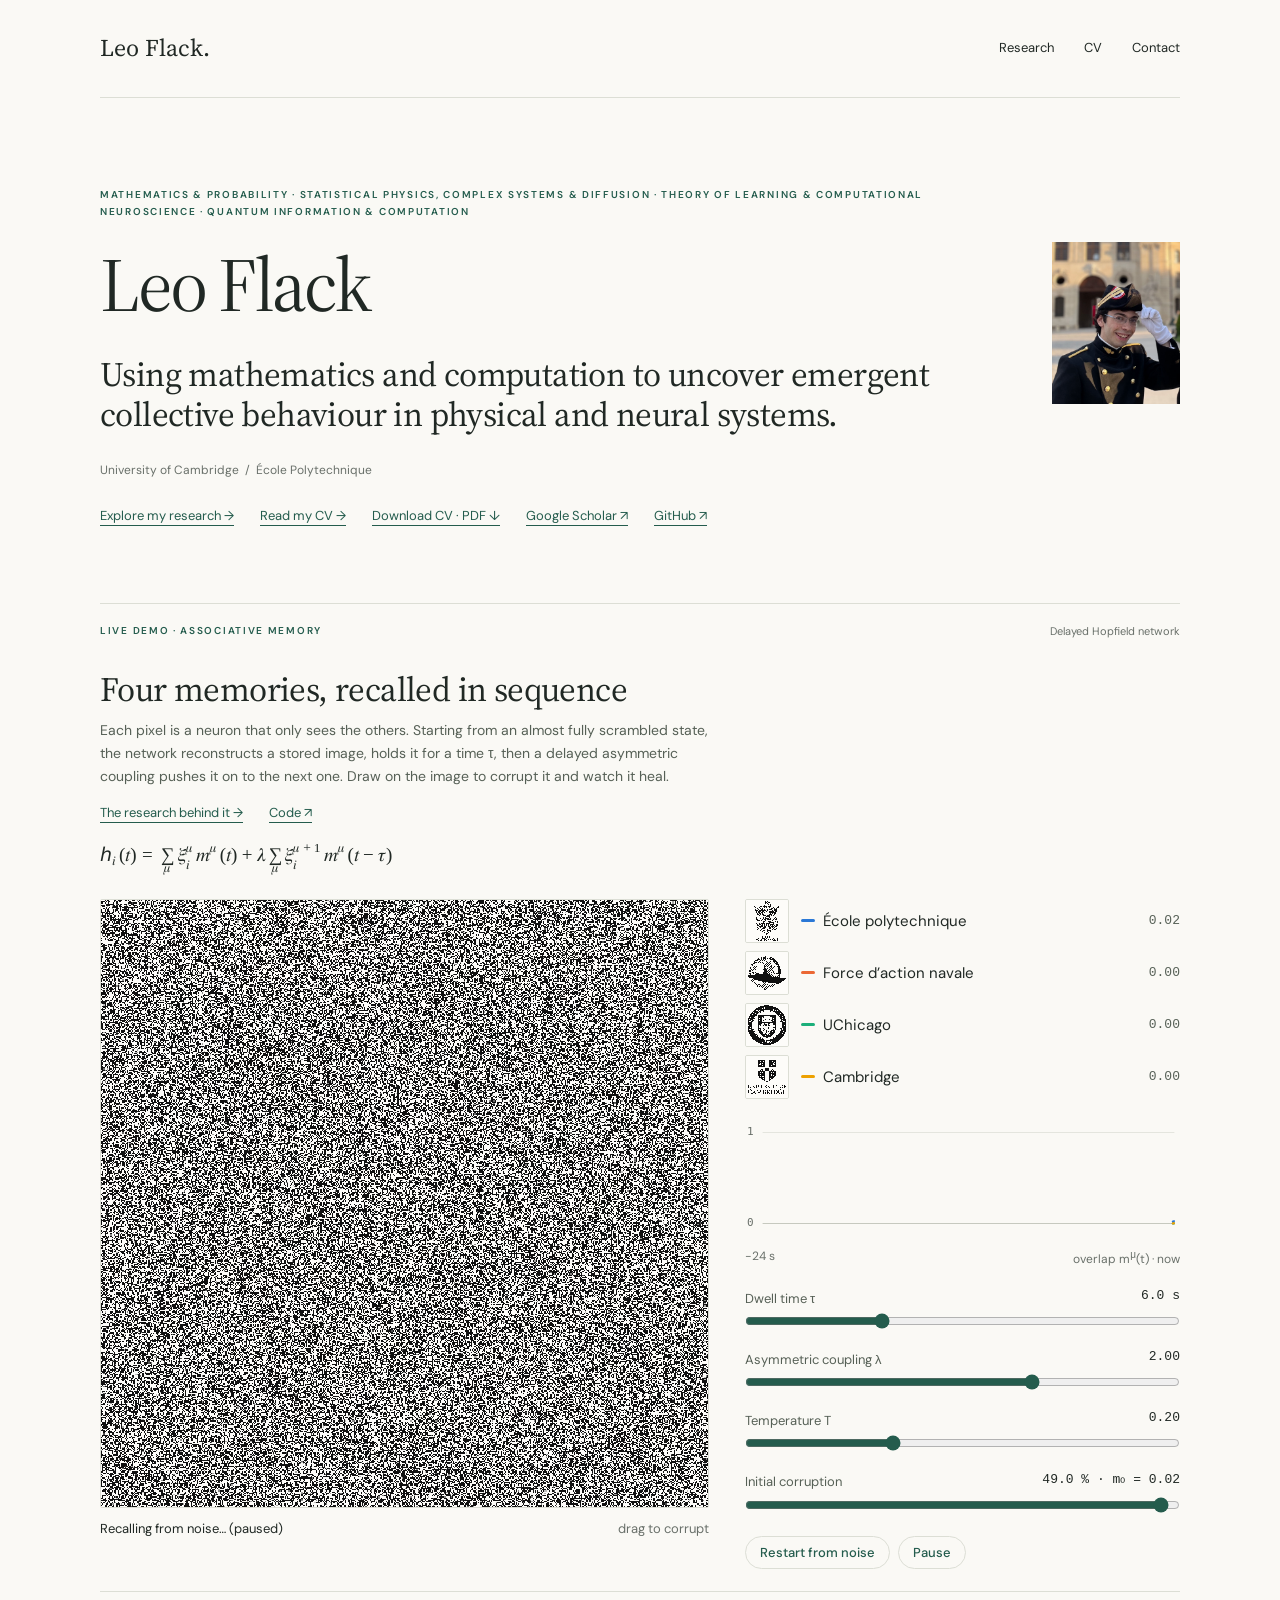
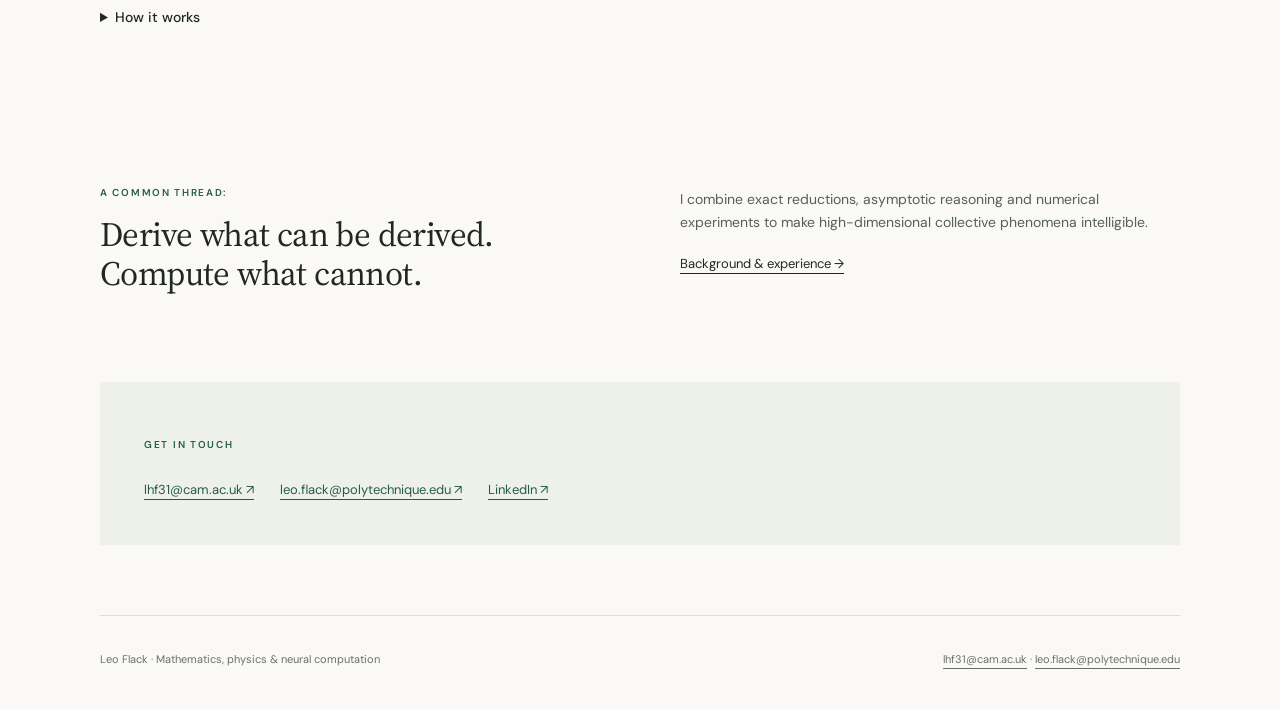
==== commit 4029d476: "Add self-avoiding walks project; update CV PDF and research interests - New project page research/se" ====
--- a/index.html
+++ b/index.html
@@ -1,2 +1,2 @@
 <!DOCTYPE html><html lang="en"><head><meta charSet="utf-8"/><meta name="viewport" content="width=device-width, initial-scale=1"/><link rel="preload" href="/leo-flack-portrait.jpg" as="image"/><link rel="stylesheet" href="/_next/static/css/index.B1SBXD-2.css" data-rsc-css-href="/_next/static/css/index.B1SBXD-2.css" data-precedence="vite-rsc/importer-resources"/><link rel="modulepreload" fetchPriority="low" href="/_next/static/chunks/index-D9K2POFD.js"/><script src="/_next/static/chunks/rolldown-runtime-C60lm6uB.js" type="module" async=""></script><script src="/_next/static/chunks/framework-BgSIrAUN.js" type="module" async=""></script><link rel="modulepreload" href="/_next/static/chunks/layout-segment-context-DqpqAu_x.js" crossorigin=""/><title>Leo Flack | Mathematics, Statistical Physics &amp; Neural Computation</title><meta name="description" content="Leo Flack is a mathematics student at the University of Cambridge and École Polytechnique working on probability, statistical physics, neural computation and quantum information."/><meta name="robots" content="index, follow"/><meta name="googlebot" content="index, follow, max-image-preview:large, max-snippet:-1, max-video-preview:-1"/><meta property="og:title" content="Leo Flack | Mathematics, Statistical Physics &amp; Neural Computation"/><meta property="og:description" content="Leo Flack is a mathematics student at the University of Cambridge and École Polytechnique working on probability, statistical physics, neural computation and quantum information."/><meta property="og:url" content="https://leof333.github.io"/><meta property="og:site_name" content="Leo Flack"/><meta property="og:type" content="website"/><meta name="twitter:card" content="summary"/><meta name="twitter:title" content="Leo Flack | Mathematics, Statistical Physics &amp; Neural Computation"/><meta name="twitter:description" content="Leo Flack is a mathematics student at the University of Cambridge and École Polytechnique working on probability, statistical physics, neural computation and quantum information."/><link rel="shortcut icon" href="/favicon.svg"/><link rel="icon" href="/favicon.svg"/><link rel="canonical" href="https://leof333.github.io"/><script>Object.assign(((self[Symbol.for("vinext.navigationRuntime")]??={bootstrap:{routeManifest:null},functions:{}}).bootstrap.rsc??={rsc:[]}),{params:{},nav:{"pathname":"/","searchParams":[]}})</script><link rel="modulepreload" href="/_next/static/chunks/index-D9K2POFD.js" />
-</head><body><a class="skip" href="#main">Skip to content</a><header><a class="wordmark" href="/">Leo Flack.</a><nav aria-label="Main navigation"><a href="/research.html">Research</a><a href="/cv.html">CV</a><a href="/#contact">Contact</a></nav></header><script type="application/ld+json">{"@context":"https://schema.org","@type":"ProfilePage","@id":"https://leof333.github.io/#profile","url":"https://leof333.github.io/","name":"Leo Flack — Research Profile","mainEntity":{"@type":"Person","@id":"https://leof333.github.io/#leo-flack","name":"Leo Flack","url":"https://leof333.github.io/","image":"https://leof333.github.io/leo-flack-portrait.jpg","description":"Leo Flack is a mathematics student at the University of Cambridge and École Polytechnique working on probability, statistical physics, neural computation and quantum information.","affiliation":[{"@type":"CollegeOrUniversity","name":"University of Cambridge","url":"https://www.cam.ac.uk/"},{"@type":"CollegeOrUniversity","name":"École Polytechnique","url":"https://www.polytechnique.edu/"}],"sameAs":["https://github.com/leoF333","https://www.linkedin.com/in/leoflack/","https://scholar.google.com/citations?user=XdcAmPsAAAAJ&hl=fr&oi=ao"],"knowsAbout":["Probability","Statistical physics","Theory of learning","Computational neuroscience","Quantum information and computation"]}}</script><main id="main"><section class="intro"><div class="intro-copy"><p class="eyebrow">MATHEMATICS &amp; PROBABILITY · THEORY OF LEARNING &amp; COMPUTATIONAL NEUROSCIENCE · QUANTUM INFORMATION &amp; COMPUTATION</p><h1>Leo Flack</h1><p class="lead">Using mathematics and computation to uncover emergent collective behaviour in physical and neural systems.</p><p class="affiliation">University of Cambridge  /  École Polytechnique</p><div class="links"><a href="/research.html">Explore my research →</a><a href="/cv.html">Read my CV →</a><a href="/documents/leo-flack-cv.pdf" download="Resume Leo Flack.pdf">Download CV · PDF ↓</a><a href="https://scholar.google.com/citations?user=XdcAmPsAAAAJ&amp;hl=fr&amp;oi=ao">Google Scholar ↗</a><a href="https://github.com/leoF333">GitHub ↗</a></div></div><figure class="portrait"><img src="/leo-flack-portrait.jpg" alt="Leo Flack" width="390" height="493"/></figure></section><div id="hopfield-demo-mount"></div><section class="about"><div><p class="eyebrow">A COMMON THREAD:</p><h2>Derive what can be derived.<br/>Compute what cannot.</h2></div><div><p>I combine exact reductions, asymptotic reasoning and numerical experiments to make high-dimensional collective phenomena intelligible.</p><a href="/cv.html">Background &amp; experience →</a></div></section><section id="contact" class="contact"><p class="eyebrow">GET IN TOUCH</p><div class="links"><a href="mailto:lhf31@cam.ac.uk">lhf31@cam.ac.uk ↗</a><a href="mailto:leo.flack@polytechnique.edu">leo.flack@polytechnique.edu ↗</a><a href="https://www.linkedin.com/in/leoflack/">LinkedIn ↗</a></div></section></main><footer><span>Leo Flack · Mathematics, physics &amp; neural computation</span><span><a href="mailto:lhf31@cam.ac.uk">lhf31@cam.ac.uk</a> · <a href="mailto:leo.flack@polytechnique.edu">leo.flack@polytechnique.edu</a></span></footer><script type="module" src="/_next/static/chunks/index-D9K2POFD.js" id="_R_" async=""></script><script>((self[Symbol.for("vinext.navigationRuntime")]??={bootstrap:{routeManifest:null},functions:{}}).bootstrap.rsc??={rsc:[]}).rsc.push("2:I[\"8c0f216c4604\",[],\"Children\",1]\n")</script><script>((self[Symbol.for("vinext.navigationRuntime")]??={bootstrap:{routeManifest:null},functions:{}}).bootstrap.rsc??={rsc:[]}).rsc.push("3:I[\"593f344dc510\",[],\"GlobalErrorBoundary\",1]\n")</script><script>((self[Symbol.for("vinext.navigationRuntime")]??={bootstrap:{routeManifest:null},functions:{}}).bootstrap.rsc??={rsc:[]}).rsc.push("4:I[\"0b874ad30386\",[],\"default\",1]\n")</script><script>((self[Symbol.for("vinext.navigationRuntime")]??={bootstrap:{routeManifest:null},functions:{}}).bootstrap.rsc??={rsc:[]}).rsc.push("5:I[\"593f344dc510\",[],\"ErrorBoundary\",1]\n")</script><script>((self[Symbol.for("vinext.navigationRuntime")]??={bootstrap:{routeManifest:null},functions:{}}).bootstrap.rsc??={rsc:[]}).rsc.push("6:I[\"15c18cfaeeff\",[],\"LayoutSegmentProvider\",1]\n")</script><script>((self[Symbol.for("vinext.navigationRuntime")]??={bootstrap:{routeManifest:null},functions:{}}).bootstrap.rsc??={rsc:[]}).rsc.push("7:I[\"8c0f216c4604\",[],\"Slot\",1]\n")</script><script>((self[Symbol.for("vinext.navigationRuntime")]??={bootstrap:{routeManifest:null},functions:{}}).bootstrap.rsc??={rsc:[]}).rsc.push("8:I[\"593f344dc510\",[],\"NotFoundBoundary\",1]\n")</script><script>((self[Symbol.for("vinext.navigationRuntime")]??={bootstrap:{routeManifest:null},functions:{}}).bootstrap.rsc??={rsc:[]}).rsc.push("9:I[\"9276801271d6\",[],\"AppRouterScrollTarget\",1]\n")</script><script>((self[Symbol.for("vinext.navigationRuntime")]??={bootstrap:{routeManifest:null},functions:{}}).bootstrap.rsc??={rsc:[]}).rsc.push("a:I[\"593f344dc510\",[],\"RedirectBoundary\",1]\n")</script><script>((self[Symbol.for("vinext.navigationRuntime")]??={bootstrap:{routeManifest:null},functions:{}}).bootstrap.rsc??={rsc:[]}).rsc.push(":HL[\"/_next/static/css/index.B1SBXD-2.css\",\"style\"     ]\n")</script><script>((self[Symbol.for("vinext.navigationRuntime")]??={bootstrap:{routeManifest:null},functions:{}}).bootstrap.rsc??={rsc:[]}).rsc.push("0:{\"__route\":\"route:/\",\"__interceptionContext\":null,\"__layoutIds\":[\"layout:/\"],\"__rootLayout\":\"/\",\"__sourcePage\":\"/page\",\"page:/\":\"$L1\",\"layout:/\":[[[[\"$\",\"link\",\"css:/_next/static/css/index.B1SBXD-2.css\",{\"rel\":\"stylesheet\",\"precedence\":\"vite-rsc/importer-resources\",\"href\":\"/_next/static/css/index.B1SBXD-2.css\",\"data-rsc-css-href\":\"/_next/static/css/index.B1SBXD-2.css\"}],\"$undefined\"],[\"$\",\"html\",null,{\"lang\":\"en\",\"children\":[\"$\",\"body\",null,{\"children\":[[\"$\",\"a\",null,{\"className\":\"skip\",\"href\":\"#main\",\"children\":\"Skip to content\"}],[\"$\",\"header\",null,{\"children\":[[\"$\",\"a\",null,{\"className\":\"wordmark\",\"href\":\"/\",\"children\":\"Leo Flack.\"}],[\"$\",\"nav\",null,{\"aria-label\":\"Main navigation\",\"children\":[[\"$\",\"a\",null,{\"href\":\"/research.html\",\"children\":\"Research\"}],[\"$\",\"a\",null,{\"href\":\"/cv.html\",\"children\":\"CV\"}],[\"$\",\"a\",null,{\"href\":\"/#contact\",\"children\":\"Contact\"}]]}]]}],[\"$\",\"$L2\",null,{}],[\"$\",\"footer\",null,{\"children\":[[\"$\",\"span\",null,{\"children\":\"Leo Flack · Mathematics, physics \u0026 neural computation\"}],[\"$\",\"span\",null,{\"children\":[[\"$\",\"a\",null,{\"href\":\"mailto:lhf31@cam.ac.uk\",\"children\":\"lhf31@cam.ac.uk\"}],\" · \",[\"$\",\"a\",null,{\"href\":\"mailto:leo.flack@polytechnique.edu\",\"children\":\"leo.flack@polytechnique.edu\"}]]}]]}]]}]}]],null],\"route:/\":[[[\"$\",\"meta\",null,{\"charSet\":\"utf-8\"}],[[\"$\",\"title\",\"0\",{\"children\":\"Leo Flack | Mathematics, Statistical Physics \u0026 Neural Computation\"}],[\"$\",\"meta\",\"1\",{\"name\":\"description\",\"content\":\"Leo Flack is a mathematics student at the University of Cambridge and École Polytechnique working on probability, statistical physics, neural computation and quantum information.\"}],[\"$\",\"meta\",\"2\",{\"name\":\"robots\",\"content\":\"index, follow\"}],[\"$\",\"meta\",\"3\",{\"name\":\"googlebot\",\"content\":\"index, follow, max-image-preview:large, max-snippet:-1, max-video-preview:-1\"}],[\"$\",\"meta\",\"4\",{\"property\":\"og:title\",\"content\":\"Leo Flack | Mathematics, Statistical Physics \u0026 Neural Computation\"}],[\"$\",\"meta\",\"5\",{\"property\":\"og:description\",\"content\":\"Leo Flack is a mathematics student at the University of Cambridge and École Polytechnique working on probability, statistical physics, neural computation and quantum information.\"}],[\"$\",\"meta\",\"6\",{\"property\":\"og:url\",\"content\":\"https://leof333.github.io\"}],[\"$\",\"meta\",\"7\",{\"property\":\"og:site_name\",\"content\":\"Leo Flack\"}],[\"$\",\"meta\",\"8\",{\"property\":\"og:type\",\"content\":\"website\"}],[\"$\",\"meta\",\"9\",{\"name\":\"twitter:card\",\"content\":\"summary\"}],[\"$\",\"meta\",\"10\",{\"name\":\"twitter:title\",\"content\":\"Leo Flack | Mathematics, Statistical Physics \u0026 Neural Computation\"}],[\"$\",\"meta\",\"11\",{\"name\":\"twitter:description\",\"content\":\"Leo Flack is a mathematics student at the University of Cambridge and École Polytechnique working on probability, statistical physics, neural computation and quantum information.\"}],[\"$\",\"link\",\"12\",{\"rel\":\"shortcut icon\",\"href\":\"/favicon.svg\"}],[\"$\",\"link\",\"13\",{\"rel\":\"icon\",\"href\":\"/favicon.svg\"}],[\"$\",\"link\",\"14\",{\"rel\":\"canonical\",\"href\":\"https://leof333.github.io\"}]],[[\"$\",\"meta\",\"0\",{\"name\":\"viewport\",\"content\":\"width=device-width, initial-scale=1\"}]]],[\"$\",\"$L3\",null,{\"fallback\":\"$4\",\"children\":[\"$\",\"$L5\",null,{\"fallback\":\"$4\",\"children\":[\"$\",\"$L6\",null,{\"providerId\":\"layout:/\",\"segmentMap\":{\"children\":[]},\"children\":[\"$\",\"$L7\",null,{\"id\":\"layout:/\",\"parallelSlots\":\"$undefined\",\"children\":[\"$\",\"$L8\",null,{\"resetKey\":\"\",\"fallback\":[\"$\",\"main\",null,{\"id\":\"main\",\"className\":\"detail\",\"children\":[[\"$\",\"p\",null,{\"className\":\"eyebrow\",\"children\":\"404\"}],[\"$\",\"h1\",null,{\"children\":\"Page not found.\"}],[\"$\",\"p\",null,{\"children\":[\"$\",\"a\",null,{\"href\":\"/\",\"children\":\"Return to the research homepage →\"}]}]]}],\"children\":[\"$\",\"$L8\",null,{\"resetKey\":\"\",\"fallback\":[\"$\",\"main\",null,{\"id\":\"main\",\"className\":\"detail\",\"children\":[[\"$\",\"p\",null,{\"className\":\"eyebrow\",\"children\":\"404\"}],[\"$\",\"h1\",null,{\"children\":\"Page not found.\"}],[\"$\",\"p\",null,{\"children\":[\"$\",\"a\",null,{\"href\":\"/\",\"children\":\"Return to the research homepage →\"}]}]]}],\"children\":[\"$\",\"$L9\",null,{\"children\":[\"$\",\"$La\",null,{\"children\":[[\"$\",\"$L6\",null,{\"providerId\":\"page:/\",\"segmentMap\":{\"children\":[\"__PAGE__\"]},\"children\":[\"$\",\"$L7\",null,{\"id\":\"page:/\"}]}],null]}]}]}]}]}]}]}]}],null,null],\"__layoutFlags\":{\"layout:/\":\"s\"},\"__artifactCompatibility\":{\"schemaVersion\":1,\"graphVersion\":\"app-route-graph:1177fd80f83fa7b0\",\"deploymentVersion\":\"716c0e6e-2c27-453c-b804-6c4b40044a8e\",\"appElementsSchemaVersion\":1,\"rscPayloadSchemaVersion\":1,\"rootBoundaryId\":\"/\",\"renderEpoch\":null},\"__renderObservation\":{\"schemaVersion\":1,\"output\":{\"kind\":\"app-rsc\",\"mountedSlotsFingerprint\":null,\"renderEpoch\":null,\"rootBoundaryId\":\"/\",\"routeId\":\"route:/\"},\"completeness\":\"partial\",\"boundaryOutcome\":{\"kind\":\"unknown\"},\"requestApis\":[{\"kind\":\"connection\",\"status\":\"unknown\"},{\"kind\":\"cookies\",\"status\":\"unknown\"},{\"kind\":\"draftMode\",\"status\":\"unknown\"},{\"kind\":\"headers\",\"status\":\"unknown\"},{\"kind\":\"params\",\"status\":\"unknown\"},{\"kind\":\"searchParams\",\"status\":\"unknown\"}],\"dynamicFetches\":[],\"cacheTags\":[\"/\",\"_N_T_/\",\"_N_T_/index\",\"_N_T_/layout\",\"_N_T_/page\"],\"pathTags\":[\"/\"],\"cacheability\":\"unknown\",\"downgrade\":{\"target\":\"freshRender\",\"reasons\":[{\"code\":\"CP_DOWNGRADE_CACHEABILITY_UNKNOWN\",\"target\":\"freshRender\"},{\"code\":\"CP_DOWNGRADE_INCOMPLETE_OBSERVATION\",\"completeness\":\"partial\",\"target\":\"freshRender\"},{\"code\":\"CP_DOWNGRADE_UNKNOWN_REQUEST_API\",\"requestApi\":\"connection\",\"target\":\"freshRender\"},{\"code\":\"CP_DOWNGRADE_UNKNOWN_REQUEST_API\",\"requestApi\":\"cookies\",\"target\":\"freshRender\"},{\"code\":\"CP_DOWNGRADE_UNKNOWN_REQUEST_API\",\"requestApi\":\"draftMode\",\"target\":\"freshRender\"},{\"code\":\"CP_DOWNGRADE_UNKNOWN_REQUEST_API\",\"requestApi\":\"headers\",\"target\":\"freshRender\"},{\"code\":\"CP_DOWNGRADE_UNKNOWN_REQUEST_API\",\"requestApi\":\"params\",\"target\":\"freshRender\"},{\"code\":\"CP_DOWNGRADE_UNKNOWN_REQUEST_API\",\"requestApi\":\"searchParams\",\"target\":\"freshRender\"}],\"fallback\":{\"kind\":\"breakerFallback\",\"code\":\"CP_PRIVATE_DYNAMIC_DOWNGRADE\",\"mode\":\"renderFresh\",\"scope\":\"affectedOutput\",\"fields\":{\"reasonCodes\":[\"CP_DOWNGRADE_CACHEABILITY_UNKNOWN\",\"CP_DOWNGRADE_INCOMPLETE_OBSERVATION\",\"CP_DOWNGRADE_UNKNOWN_REQUEST_API\",\"CP_DOWNGRADE_UNKNOWN_REQUEST_API\",\"CP_DOWNGRADE_UNKNOWN_REQUEST_API\",\"CP_DOWNGRADE_UNKNOWN_REQUEST_API\",\"CP_DOWNGRADE_UNKNOWN_REQUEST_API\",\"CP_DOWNGRADE_UNKNOWN_REQUEST_API\"],\"target\":\"freshRender\"}},\"isPublicCacheCandidate\":false}}}\n")</script><script>((self[Symbol.for("vinext.navigationRuntime")]??={bootstrap:{routeManifest:null},functions:{}}).bootstrap.rsc??={rsc:[]}).rsc.push(":HL[\"/leo-flack-portrait.jpg\",\"image\"]\n")</script><script>((self[Symbol.for("vinext.navigationRuntime")]??={bootstrap:{routeManifest:null},functions:{}}).bootstrap.rsc??={rsc:[]}).rsc.push("b:T424,")</script><script>((self[Symbol.for("vinext.navigationRuntime")]??={bootstrap:{routeManifest:null},functions:{}}).bootstrap.rsc??={rsc:[]}).rsc.push("{\"@context\":\"https://schema.org\",\"@type\":\"ProfilePage\",\"@id\":\"https://leof333.github.io/#profile\",\"url\":\"https://leof333.github.io/\",\"name\":\"Leo Flack — Research Profile\",\"mainEntity\":{\"@type\":\"Person\",\"@id\":\"https://leof333.github.io/#leo-flack\",\"name\":\"Leo Flack\",\"url\":\"https://leof333.github.io/\",\"image\":\"https://leof333.github.io/leo-flack-portrait.jpg\",\"description\":\"Leo Flack is a mathematics student at the University of Cambridge and École Polytechnique working on probability, statistical physics, neural computation and quantum information.\",\"affiliation\":[{\"@type\":\"CollegeOrUniversity\",\"name\":\"University of Cambridge\",\"url\":\"https://www.cam.ac.uk/\"},{\"@type\":\"CollegeOrUniversity\",\"name\":\"École Polytechnique\",\"url\":\"https://www.polytechnique.edu/\"}],\"sameAs\":[\"https://github.com/leoF333\",\"https://www.linkedin.com/in/leoflack/\",\"https://scholar.google.com/citations?user=XdcAmPsAAAAJ\u0026hl=fr\u0026oi=ao\"],\"knowsAbout\":[\"Probability\",\"Statistical physics\",\"Theory of learning\",\"Computational neuroscience\",\"Quantum information and computation\"]}}")</script><script>((self[Symbol.for("vinext.navigationRuntime")]??={bootstrap:{routeManifest:null},functions:{}}).bootstrap.rsc??={rsc:[]}).rsc.push("1:[[\"$\",\"script\",null,{\"type\":\"application/ld+json\",\"dangerouslySetInnerHTML\":{\"__html\":\"$b\"}}],[\"$\",\"main\",null,{\"id\":\"main\",\"children\":[[\"$\",\"section\",null,{\"className\":\"intro\",\"children\":[[\"$\",\"div\",null,{\"className\":\"intro-copy\",\"children\":[[\"$\",\"p\",null,{\"className\":\"eyebrow\",\"children\":\"MATHEMATICS & PROBABILITY · THEORY OF LEARNING & COMPUTATIONAL NEUROSCIENCE · QUANTUM INFORMATION & COMPUTATION\"}],[\"$\",\"h1\",null,{\"children\":\"Leo Flack\"}],[\"$\",\"p\",null,{\"className\":\"lead\",\"children\":\"Using mathematics and computation to uncover emergent collective behaviour in physical and neural systems.\"}],[\"$\",\"p\",null,{\"className\":\"affiliation\",\"children\":\"University of Cambridge  /  École Polytechnique\"}],[\"$\",\"div\",null,{\"className\":\"links\",\"children\":[[\"$\",\"a\",null,{\"href\":\"/research.html\",\"children\":\"Explore my research →\"}],[\"$\",\"a\",null,{\"href\":\"/cv.html\",\"children\":\"Read my CV →\"}],[\"$\",\"a\",null,{\"href\":\"/documents/leo-flack-cv.pdf\",\"download\":\"Resume Leo Flack.pdf\",\"children\":\"Download CV · PDF ↓\"}],[\"$\",\"a\",null,{\"href\":\"https://scholar.google.com/citations?user=XdcAmPsAAAAJ&hl=fr&oi=ao\",\"children\":\"Google Scholar ↗\"}],[\"$\",\"a\",null,{\"href\":\"https://github.com/leoF333\",\"children\":\"GitHub ↗\"}]]}]]}],[\"$\",\"figure\",null,{\"className\":\"portrait\",\"children\":[\"$\",\"img\",null,{\"src\":\"/leo-flack-portrait.jpg\",\"alt\":\"Leo Flack\",\"width\":\"390\",\"height\":\"493\"}]}]]}],[\"$\",\"div\",null,{\"id\":\"hopfield-demo-mount\",\"dangerouslySetInnerHTML\":{\"__html\":\"\"}}],\"$L11\",\"$L12\"]}]]\n")</script><script>((self[Symbol.for("vinext.navigationRuntime")]??={bootstrap:{routeManifest:null},functions:{}}).bootstrap.rsc??={rsc:[]}).rsc.push("11:[\"$\",\"section\",null,{\"className\":\"about\",\"children\":[[\"$\",\"div\",null,{\"children\":[[\"$\",\"p\",null,{\"className\":\"eyebrow\",\"children\":\"A COMMON THREAD:\"}],[\"$\",\"h2\",null,{\"children\":[\"Derive what can be derived.\",[\"$\",\"br\",null,{}],\"Compute what cannot.\"]}]]}],[\"$\",\"div\",null,{\"children\":[[\"$\",\"p\",null,{\"children\":\"I combine exact reductions, asymptotic reasoning and numerical experiments to make high-dimensional collective phenomena intelligible.\"}],[\"$\",\"a\",null,{\"href\":\"/cv.html\",\"children\":\"Background \u0026 experience →\"}]]}]]}]\n")</script><script>((self[Symbol.for("vinext.navigationRuntime")]??={bootstrap:{routeManifest:null},functions:{}}).bootstrap.rsc??={rsc:[]}).rsc.push("12:[\"$\",\"section\",null,{\"id\":\"contact\",\"className\":\"contact\",\"children\":[[\"$\",\"p\",null,{\"className\":\"eyebrow\",\"children\":\"GET IN TOUCH\"}],[\"$\",\"div\",null,{\"className\":\"links\",\"children\":[[\"$\",\"a\",null,{\"href\":\"mailto:lhf31@cam.ac.uk\",\"children\":\"lhf31@cam.ac.uk ↗\"}],[\"$\",\"a\",null,{\"href\":\"mailto:leo.flack@polytechnique.edu\",\"children\":\"leo.flack@polytechnique.edu ↗\"}],[\"$\",\"a\",null,{\"href\":\"https://www.linkedin.com/in/leoflack/\",\"children\":\"LinkedIn ↗\"}]]}]]}]\n")</script><script>Object.assign(((self[Symbol.for("vinext.navigationRuntime")]??={bootstrap:{routeManifest:null},functions:{}}).bootstrap.rsc??={rsc:[]}),{"initialCacheKind":"static"});((self[Symbol.for("vinext.navigationRuntime")]??={bootstrap:{routeManifest:null},functions:{}}).bootstrap.rsc??={rsc:[]}).done=true</script><script src="/hopfield-memory/demo.js" defer=""></script></body></html>+</head><body><a class="skip" href="#main">Skip to content</a><header><a class="wordmark" href="/">Leo Flack.</a><nav aria-label="Main navigation"><a href="/research.html">Research</a><a href="/cv.html">CV</a><a href="/#contact">Contact</a></nav></header><script type="application/ld+json">{"@context":"https://schema.org","@type":"ProfilePage","@id":"https://leof333.github.io/#profile","url":"https://leof333.github.io/","name":"Leo Flack — Research Profile","mainEntity":{"@type":"Person","@id":"https://leof333.github.io/#leo-flack","name":"Leo Flack","url":"https://leof333.github.io/","image":"https://leof333.github.io/leo-flack-portrait.jpg","description":"Leo Flack is a mathematics student at the University of Cambridge and École Polytechnique working on probability, statistical physics, neural computation and quantum information.","affiliation":[{"@type":"CollegeOrUniversity","name":"University of Cambridge","url":"https://www.cam.ac.uk/"},{"@type":"CollegeOrUniversity","name":"École Polytechnique","url":"https://www.polytechnique.edu/"}],"sameAs":["https://github.com/leoF333","https://www.linkedin.com/in/leoflack/","https://scholar.google.com/citations?user=XdcAmPsAAAAJ&hl=fr&oi=ao"],"knowsAbout":["Probability","Statistical physics","Theory of learning","Computational neuroscience","Quantum information and computation"]}}</script><main id="main"><section class="intro"><div class="intro-copy"><p class="eyebrow">MATHEMATICS &amp; PROBABILITY · STATISTICAL PHYSICS, COMPLEX SYSTEMS &amp; DIFFUSION · THEORY OF LEARNING &amp; COMPUTATIONAL NEUROSCIENCE · QUANTUM INFORMATION &amp; COMPUTATION</p><h1>Leo Flack</h1><p class="lead">Using mathematics and computation to uncover emergent collective behaviour in physical and neural systems.</p><p class="affiliation">University of Cambridge  /  École Polytechnique</p><div class="links"><a href="/research.html">Explore my research →</a><a href="/cv.html">Read my CV →</a><a href="/documents/leo-flack-cv.pdf" download="Resume Leo Flack.pdf">Download CV · PDF ↓</a><a href="https://scholar.google.com/citations?user=XdcAmPsAAAAJ&amp;hl=fr&amp;oi=ao">Google Scholar ↗</a><a href="https://github.com/leoF333">GitHub ↗</a></div></div><figure class="portrait"><img src="/leo-flack-portrait.jpg" alt="Leo Flack" width="390" height="493"/></figure></section><div id="hopfield-demo-mount"></div><section class="about"><div><p class="eyebrow">A COMMON THREAD:</p><h2>Derive what can be derived.<br/>Compute what cannot.</h2></div><div><p>I combine exact reductions, asymptotic reasoning and numerical experiments to make high-dimensional collective phenomena intelligible.</p><a href="/cv.html">Background &amp; experience →</a></div></section><section id="contact" class="contact"><p class="eyebrow">GET IN TOUCH</p><div class="links"><a href="mailto:lhf31@cam.ac.uk">lhf31@cam.ac.uk ↗</a><a href="mailto:leo.flack@polytechnique.edu">leo.flack@polytechnique.edu ↗</a><a href="https://www.linkedin.com/in/leoflack/">LinkedIn ↗</a></div></section></main><footer><span>Leo Flack · Mathematics, physics &amp; neural computation</span><span><a href="mailto:lhf31@cam.ac.uk">lhf31@cam.ac.uk</a> · <a href="mailto:leo.flack@polytechnique.edu">leo.flack@polytechnique.edu</a></span></footer><script type="module" src="/_next/static/chunks/index-D9K2POFD.js" id="_R_" async=""></script><script>((self[Symbol.for("vinext.navigationRuntime")]??={bootstrap:{routeManifest:null},functions:{}}).bootstrap.rsc??={rsc:[]}).rsc.push("2:I[\"8c0f216c4604\",[],\"Children\",1]\n")</script><script>((self[Symbol.for("vinext.navigationRuntime")]??={bootstrap:{routeManifest:null},functions:{}}).bootstrap.rsc??={rsc:[]}).rsc.push("3:I[\"593f344dc510\",[],\"GlobalErrorBoundary\",1]\n")</script><script>((self[Symbol.for("vinext.navigationRuntime")]??={bootstrap:{routeManifest:null},functions:{}}).bootstrap.rsc??={rsc:[]}).rsc.push("4:I[\"0b874ad30386\",[],\"default\",1]\n")</script><script>((self[Symbol.for("vinext.navigationRuntime")]??={bootstrap:{routeManifest:null},functions:{}}).bootstrap.rsc??={rsc:[]}).rsc.push("5:I[\"593f344dc510\",[],\"ErrorBoundary\",1]\n")</script><script>((self[Symbol.for("vinext.navigationRuntime")]??={bootstrap:{routeManifest:null},functions:{}}).bootstrap.rsc??={rsc:[]}).rsc.push("6:I[\"15c18cfaeeff\",[],\"LayoutSegmentProvider\",1]\n")</script><script>((self[Symbol.for("vinext.navigationRuntime")]??={bootstrap:{routeManifest:null},functions:{}}).bootstrap.rsc??={rsc:[]}).rsc.push("7:I[\"8c0f216c4604\",[],\"Slot\",1]\n")</script><script>((self[Symbol.for("vinext.navigationRuntime")]??={bootstrap:{routeManifest:null},functions:{}}).bootstrap.rsc??={rsc:[]}).rsc.push("8:I[\"593f344dc510\",[],\"NotFoundBoundary\",1]\n")</script><script>((self[Symbol.for("vinext.navigationRuntime")]??={bootstrap:{routeManifest:null},functions:{}}).bootstrap.rsc??={rsc:[]}).rsc.push("9:I[\"9276801271d6\",[],\"AppRouterScrollTarget\",1]\n")</script><script>((self[Symbol.for("vinext.navigationRuntime")]??={bootstrap:{routeManifest:null},functions:{}}).bootstrap.rsc??={rsc:[]}).rsc.push("a:I[\"593f344dc510\",[],\"RedirectBoundary\",1]\n")</script><script>((self[Symbol.for("vinext.navigationRuntime")]??={bootstrap:{routeManifest:null},functions:{}}).bootstrap.rsc??={rsc:[]}).rsc.push(":HL[\"/_next/static/css/index.B1SBXD-2.css\",\"style\"     ]\n")</script><script>((self[Symbol.for("vinext.navigationRuntime")]??={bootstrap:{routeManifest:null},functions:{}}).bootstrap.rsc??={rsc:[]}).rsc.push("0:{\"__route\":\"route:/\",\"__interceptionContext\":null,\"__layoutIds\":[\"layout:/\"],\"__rootLayout\":\"/\",\"__sourcePage\":\"/page\",\"page:/\":\"$L1\",\"layout:/\":[[[[\"$\",\"link\",\"css:/_next/static/css/index.B1SBXD-2.css\",{\"rel\":\"stylesheet\",\"precedence\":\"vite-rsc/importer-resources\",\"href\":\"/_next/static/css/index.B1SBXD-2.css\",\"data-rsc-css-href\":\"/_next/static/css/index.B1SBXD-2.css\"}],\"$undefined\"],[\"$\",\"html\",null,{\"lang\":\"en\",\"children\":[\"$\",\"body\",null,{\"children\":[[\"$\",\"a\",null,{\"className\":\"skip\",\"href\":\"#main\",\"children\":\"Skip to content\"}],[\"$\",\"header\",null,{\"children\":[[\"$\",\"a\",null,{\"className\":\"wordmark\",\"href\":\"/\",\"children\":\"Leo Flack.\"}],[\"$\",\"nav\",null,{\"aria-label\":\"Main navigation\",\"children\":[[\"$\",\"a\",null,{\"href\":\"/research.html\",\"children\":\"Research\"}],[\"$\",\"a\",null,{\"href\":\"/cv.html\",\"children\":\"CV\"}],[\"$\",\"a\",null,{\"href\":\"/#contact\",\"children\":\"Contact\"}]]}]]}],[\"$\",\"$L2\",null,{}],[\"$\",\"footer\",null,{\"children\":[[\"$\",\"span\",null,{\"children\":\"Leo Flack · Mathematics, physics \u0026 neural computation\"}],[\"$\",\"span\",null,{\"children\":[[\"$\",\"a\",null,{\"href\":\"mailto:lhf31@cam.ac.uk\",\"children\":\"lhf31@cam.ac.uk\"}],\" · \",[\"$\",\"a\",null,{\"href\":\"mailto:leo.flack@polytechnique.edu\",\"children\":\"leo.flack@polytechnique.edu\"}]]}]]}]]}]}]],null],\"route:/\":[[[\"$\",\"meta\",null,{\"charSet\":\"utf-8\"}],[[\"$\",\"title\",\"0\",{\"children\":\"Leo Flack | Mathematics, Statistical Physics \u0026 Neural Computation\"}],[\"$\",\"meta\",\"1\",{\"name\":\"description\",\"content\":\"Leo Flack is a mathematics student at the University of Cambridge and École Polytechnique working on probability, statistical physics, neural computation and quantum information.\"}],[\"$\",\"meta\",\"2\",{\"name\":\"robots\",\"content\":\"index, follow\"}],[\"$\",\"meta\",\"3\",{\"name\":\"googlebot\",\"content\":\"index, follow, max-image-preview:large, max-snippet:-1, max-video-preview:-1\"}],[\"$\",\"meta\",\"4\",{\"property\":\"og:title\",\"content\":\"Leo Flack | Mathematics, Statistical Physics \u0026 Neural Computation\"}],[\"$\",\"meta\",\"5\",{\"property\":\"og:description\",\"content\":\"Leo Flack is a mathematics student at the University of Cambridge and École Polytechnique working on probability, statistical physics, neural computation and quantum information.\"}],[\"$\",\"meta\",\"6\",{\"property\":\"og:url\",\"content\":\"https://leof333.github.io\"}],[\"$\",\"meta\",\"7\",{\"property\":\"og:site_name\",\"content\":\"Leo Flack\"}],[\"$\",\"meta\",\"8\",{\"property\":\"og:type\",\"content\":\"website\"}],[\"$\",\"meta\",\"9\",{\"name\":\"twitter:card\",\"content\":\"summary\"}],[\"$\",\"meta\",\"10\",{\"name\":\"twitter:title\",\"content\":\"Leo Flack | Mathematics, Statistical Physics \u0026 Neural Computation\"}],[\"$\",\"meta\",\"11\",{\"name\":\"twitter:description\",\"content\":\"Leo Flack is a mathematics student at the University of Cambridge and École Polytechnique working on probability, statistical physics, neural computation and quantum information.\"}],[\"$\",\"link\",\"12\",{\"rel\":\"shortcut icon\",\"href\":\"/favicon.svg\"}],[\"$\",\"link\",\"13\",{\"rel\":\"icon\",\"href\":\"/favicon.svg\"}],[\"$\",\"link\",\"14\",{\"rel\":\"canonical\",\"href\":\"https://leof333.github.io\"}]],[[\"$\",\"meta\",\"0\",{\"name\":\"viewport\",\"content\":\"width=device-width, initial-scale=1\"}]]],[\"$\",\"$L3\",null,{\"fallback\":\"$4\",\"children\":[\"$\",\"$L5\",null,{\"fallback\":\"$4\",\"children\":[\"$\",\"$L6\",null,{\"providerId\":\"layout:/\",\"segmentMap\":{\"children\":[]},\"children\":[\"$\",\"$L7\",null,{\"id\":\"layout:/\",\"parallelSlots\":\"$undefined\",\"children\":[\"$\",\"$L8\",null,{\"resetKey\":\"\",\"fallback\":[\"$\",\"main\",null,{\"id\":\"main\",\"className\":\"detail\",\"children\":[[\"$\",\"p\",null,{\"className\":\"eyebrow\",\"children\":\"404\"}],[\"$\",\"h1\",null,{\"children\":\"Page not found.\"}],[\"$\",\"p\",null,{\"children\":[\"$\",\"a\",null,{\"href\":\"/\",\"children\":\"Return to the research homepage →\"}]}]]}],\"children\":[\"$\",\"$L8\",null,{\"resetKey\":\"\",\"fallback\":[\"$\",\"main\",null,{\"id\":\"main\",\"className\":\"detail\",\"children\":[[\"$\",\"p\",null,{\"className\":\"eyebrow\",\"children\":\"404\"}],[\"$\",\"h1\",null,{\"children\":\"Page not found.\"}],[\"$\",\"p\",null,{\"children\":[\"$\",\"a\",null,{\"href\":\"/\",\"children\":\"Return to the research homepage →\"}]}]]}],\"children\":[\"$\",\"$L9\",null,{\"children\":[\"$\",\"$La\",null,{\"children\":[[\"$\",\"$L6\",null,{\"providerId\":\"page:/\",\"segmentMap\":{\"children\":[\"__PAGE__\"]},\"children\":[\"$\",\"$L7\",null,{\"id\":\"page:/\"}]}],null]}]}]}]}]}]}]}]}],null,null],\"__layoutFlags\":{\"layout:/\":\"s\"},\"__artifactCompatibility\":{\"schemaVersion\":1,\"graphVersion\":\"app-route-graph:1177fd80f83fa7b0\",\"deploymentVersion\":\"716c0e6e-2c27-453c-b804-6c4b40044a8e\",\"appElementsSchemaVersion\":1,\"rscPayloadSchemaVersion\":1,\"rootBoundaryId\":\"/\",\"renderEpoch\":null},\"__renderObservation\":{\"schemaVersion\":1,\"output\":{\"kind\":\"app-rsc\",\"mountedSlotsFingerprint\":null,\"renderEpoch\":null,\"rootBoundaryId\":\"/\",\"routeId\":\"route:/\"},\"completeness\":\"partial\",\"boundaryOutcome\":{\"kind\":\"unknown\"},\"requestApis\":[{\"kind\":\"connection\",\"status\":\"unknown\"},{\"kind\":\"cookies\",\"status\":\"unknown\"},{\"kind\":\"draftMode\",\"status\":\"unknown\"},{\"kind\":\"headers\",\"status\":\"unknown\"},{\"kind\":\"params\",\"status\":\"unknown\"},{\"kind\":\"searchParams\",\"status\":\"unknown\"}],\"dynamicFetches\":[],\"cacheTags\":[\"/\",\"_N_T_/\",\"_N_T_/index\",\"_N_T_/layout\",\"_N_T_/page\"],\"pathTags\":[\"/\"],\"cacheability\":\"unknown\",\"downgrade\":{\"target\":\"freshRender\",\"reasons\":[{\"code\":\"CP_DOWNGRADE_CACHEABILITY_UNKNOWN\",\"target\":\"freshRender\"},{\"code\":\"CP_DOWNGRADE_INCOMPLETE_OBSERVATION\",\"completeness\":\"partial\",\"target\":\"freshRender\"},{\"code\":\"CP_DOWNGRADE_UNKNOWN_REQUEST_API\",\"requestApi\":\"connection\",\"target\":\"freshRender\"},{\"code\":\"CP_DOWNGRADE_UNKNOWN_REQUEST_API\",\"requestApi\":\"cookies\",\"target\":\"freshRender\"},{\"code\":\"CP_DOWNGRADE_UNKNOWN_REQUEST_API\",\"requestApi\":\"draftMode\",\"target\":\"freshRender\"},{\"code\":\"CP_DOWNGRADE_UNKNOWN_REQUEST_API\",\"requestApi\":\"headers\",\"target\":\"freshRender\"},{\"code\":\"CP_DOWNGRADE_UNKNOWN_REQUEST_API\",\"requestApi\":\"params\",\"target\":\"freshRender\"},{\"code\":\"CP_DOWNGRADE_UNKNOWN_REQUEST_API\",\"requestApi\":\"searchParams\",\"target\":\"freshRender\"}],\"fallback\":{\"kind\":\"breakerFallback\",\"code\":\"CP_PRIVATE_DYNAMIC_DOWNGRADE\",\"mode\":\"renderFresh\",\"scope\":\"affectedOutput\",\"fields\":{\"reasonCodes\":[\"CP_DOWNGRADE_CACHEABILITY_UNKNOWN\",\"CP_DOWNGRADE_INCOMPLETE_OBSERVATION\",\"CP_DOWNGRADE_UNKNOWN_REQUEST_API\",\"CP_DOWNGRADE_UNKNOWN_REQUEST_API\",\"CP_DOWNGRADE_UNKNOWN_REQUEST_API\",\"CP_DOWNGRADE_UNKNOWN_REQUEST_API\",\"CP_DOWNGRADE_UNKNOWN_REQUEST_API\",\"CP_DOWNGRADE_UNKNOWN_REQUEST_API\"],\"target\":\"freshRender\"}},\"isPublicCacheCandidate\":false}}}\n")</script><script>((self[Symbol.for("vinext.navigationRuntime")]??={bootstrap:{routeManifest:null},functions:{}}).bootstrap.rsc??={rsc:[]}).rsc.push(":HL[\"/leo-flack-portrait.jpg\",\"image\"]\n")</script><script>((self[Symbol.for("vinext.navigationRuntime")]??={bootstrap:{routeManifest:null},functions:{}}).bootstrap.rsc??={rsc:[]}).rsc.push("b:T424,")</script><script>((self[Symbol.for("vinext.navigationRuntime")]??={bootstrap:{routeManifest:null},functions:{}}).bootstrap.rsc??={rsc:[]}).rsc.push("{\"@context\":\"https://schema.org\",\"@type\":\"ProfilePage\",\"@id\":\"https://leof333.github.io/#profile\",\"url\":\"https://leof333.github.io/\",\"name\":\"Leo Flack — Research Profile\",\"mainEntity\":{\"@type\":\"Person\",\"@id\":\"https://leof333.github.io/#leo-flack\",\"name\":\"Leo Flack\",\"url\":\"https://leof333.github.io/\",\"image\":\"https://leof333.github.io/leo-flack-portrait.jpg\",\"description\":\"Leo Flack is a mathematics student at the University of Cambridge and École Polytechnique working on probability, statistical physics, neural computation and quantum information.\",\"affiliation\":[{\"@type\":\"CollegeOrUniversity\",\"name\":\"University of Cambridge\",\"url\":\"https://www.cam.ac.uk/\"},{\"@type\":\"CollegeOrUniversity\",\"name\":\"École Polytechnique\",\"url\":\"https://www.polytechnique.edu/\"}],\"sameAs\":[\"https://github.com/leoF333\",\"https://www.linkedin.com/in/leoflack/\",\"https://scholar.google.com/citations?user=XdcAmPsAAAAJ\u0026hl=fr\u0026oi=ao\"],\"knowsAbout\":[\"Probability\",\"Statistical physics\",\"Theory of learning\",\"Computational neuroscience\",\"Quantum information and computation\"]}}")</script><script>((self[Symbol.for("vinext.navigationRuntime")]??={bootstrap:{routeManifest:null},functions:{}}).bootstrap.rsc??={rsc:[]}).rsc.push("1:[[\"$\",\"script\",null,{\"type\":\"application/ld+json\",\"dangerouslySetInnerHTML\":{\"__html\":\"$b\"}}],[\"$\",\"main\",null,{\"id\":\"main\",\"children\":[[\"$\",\"section\",null,{\"className\":\"intro\",\"children\":[[\"$\",\"div\",null,{\"className\":\"intro-copy\",\"children\":[[\"$\",\"p\",null,{\"className\":\"eyebrow\",\"children\":\"MATHEMATICS & PROBABILITY · STATISTICAL PHYSICS, COMPLEX SYSTEMS & DIFFUSION · THEORY OF LEARNING & COMPUTATIONAL NEUROSCIENCE · QUANTUM INFORMATION & COMPUTATION\"}],[\"$\",\"h1\",null,{\"children\":\"Leo Flack\"}],[\"$\",\"p\",null,{\"className\":\"lead\",\"children\":\"Using mathematics and computation to uncover emergent collective behaviour in physical and neural systems.\"}],[\"$\",\"p\",null,{\"className\":\"affiliation\",\"children\":\"University of Cambridge  /  École Polytechnique\"}],[\"$\",\"div\",null,{\"className\":\"links\",\"children\":[[\"$\",\"a\",null,{\"href\":\"/research.html\",\"children\":\"Explore my research →\"}],[\"$\",\"a\",null,{\"href\":\"/cv.html\",\"children\":\"Read my CV →\"}],[\"$\",\"a\",null,{\"href\":\"/documents/leo-flack-cv.pdf\",\"download\":\"Resume Leo Flack.pdf\",\"children\":\"Download CV · PDF ↓\"}],[\"$\",\"a\",null,{\"href\":\"https://scholar.google.com/citations?user=XdcAmPsAAAAJ&hl=fr&oi=ao\",\"children\":\"Google Scholar ↗\"}],[\"$\",\"a\",null,{\"href\":\"https://github.com/leoF333\",\"children\":\"GitHub ↗\"}]]}]]}],[\"$\",\"figure\",null,{\"className\":\"portrait\",\"children\":[\"$\",\"img\",null,{\"src\":\"/leo-flack-portrait.jpg\",\"alt\":\"Leo Flack\",\"width\":\"390\",\"height\":\"493\"}]}]]}],[\"$\",\"div\",null,{\"id\":\"hopfield-demo-mount\",\"dangerouslySetInnerHTML\":{\"__html\":\"\"}}],\"$L11\",\"$L12\"]}]]\n")</script><script>((self[Symbol.for("vinext.navigationRuntime")]??={bootstrap:{routeManifest:null},functions:{}}).bootstrap.rsc??={rsc:[]}).rsc.push("11:[\"$\",\"section\",null,{\"className\":\"about\",\"children\":[[\"$\",\"div\",null,{\"children\":[[\"$\",\"p\",null,{\"className\":\"eyebrow\",\"children\":\"A COMMON THREAD:\"}],[\"$\",\"h2\",null,{\"children\":[\"Derive what can be derived.\",[\"$\",\"br\",null,{}],\"Compute what cannot.\"]}]]}],[\"$\",\"div\",null,{\"children\":[[\"$\",\"p\",null,{\"children\":\"I combine exact reductions, asymptotic reasoning and numerical experiments to make high-dimensional collective phenomena intelligible.\"}],[\"$\",\"a\",null,{\"href\":\"/cv.html\",\"children\":\"Background \u0026 experience →\"}]]}]]}]\n")</script><script>((self[Symbol.for("vinext.navigationRuntime")]??={bootstrap:{routeManifest:null},functions:{}}).bootstrap.rsc??={rsc:[]}).rsc.push("12:[\"$\",\"section\",null,{\"id\":\"contact\",\"className\":\"contact\",\"children\":[[\"$\",\"p\",null,{\"className\":\"eyebrow\",\"children\":\"GET IN TOUCH\"}],[\"$\",\"div\",null,{\"className\":\"links\",\"children\":[[\"$\",\"a\",null,{\"href\":\"mailto:lhf31@cam.ac.uk\",\"children\":\"lhf31@cam.ac.uk ↗\"}],[\"$\",\"a\",null,{\"href\":\"mailto:leo.flack@polytechnique.edu\",\"children\":\"leo.flack@polytechnique.edu ↗\"}],[\"$\",\"a\",null,{\"href\":\"https://www.linkedin.com/in/leoflack/\",\"children\":\"LinkedIn ↗\"}]]}]]}]\n")</script><script>Object.assign(((self[Symbol.for("vinext.navigationRuntime")]??={bootstrap:{routeManifest:null},functions:{}}).bootstrap.rsc??={rsc:[]}),{"initialCacheKind":"static"});((self[Symbol.for("vinext.navigationRuntime")]??={bootstrap:{routeManifest:null},functions:{}}).bootstrap.rsc??={rsc:[]}).done=true</script><script src="/hopfield-memory/demo.js" defer=""></script></body></html>
